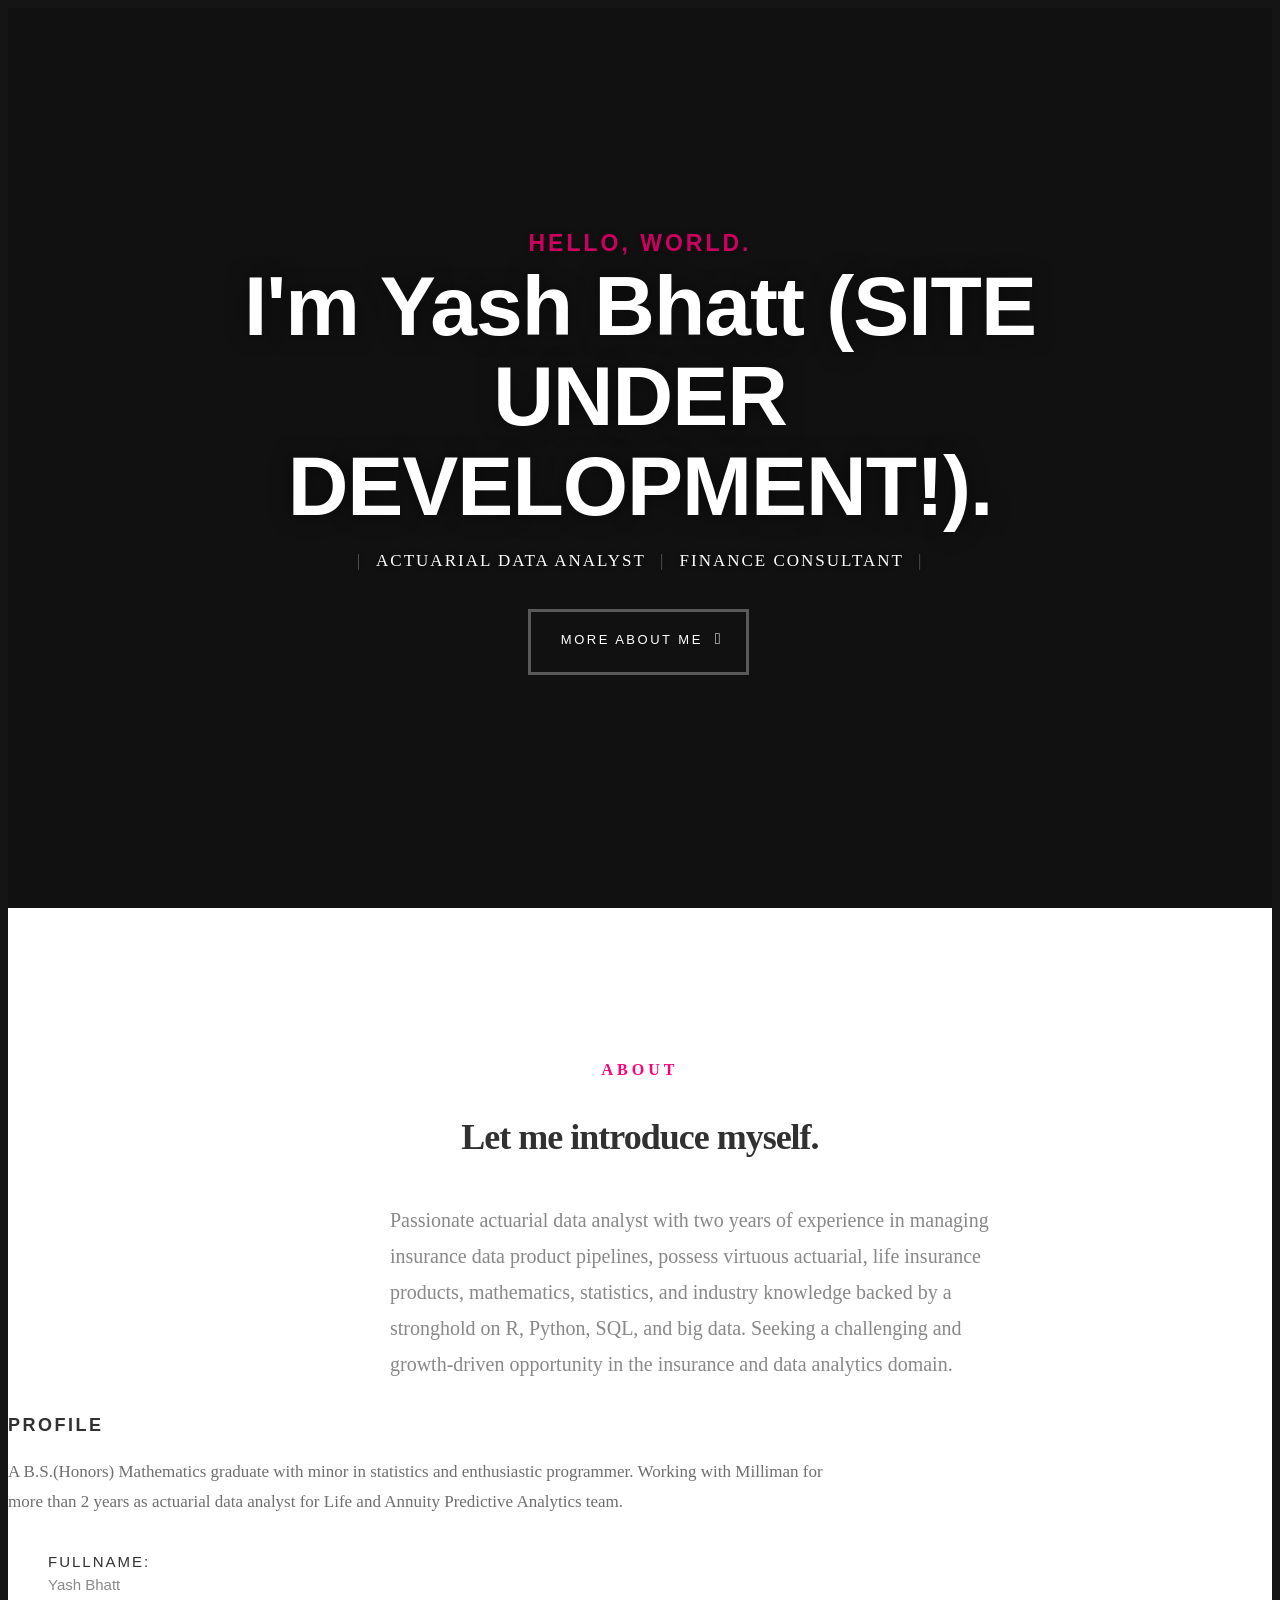
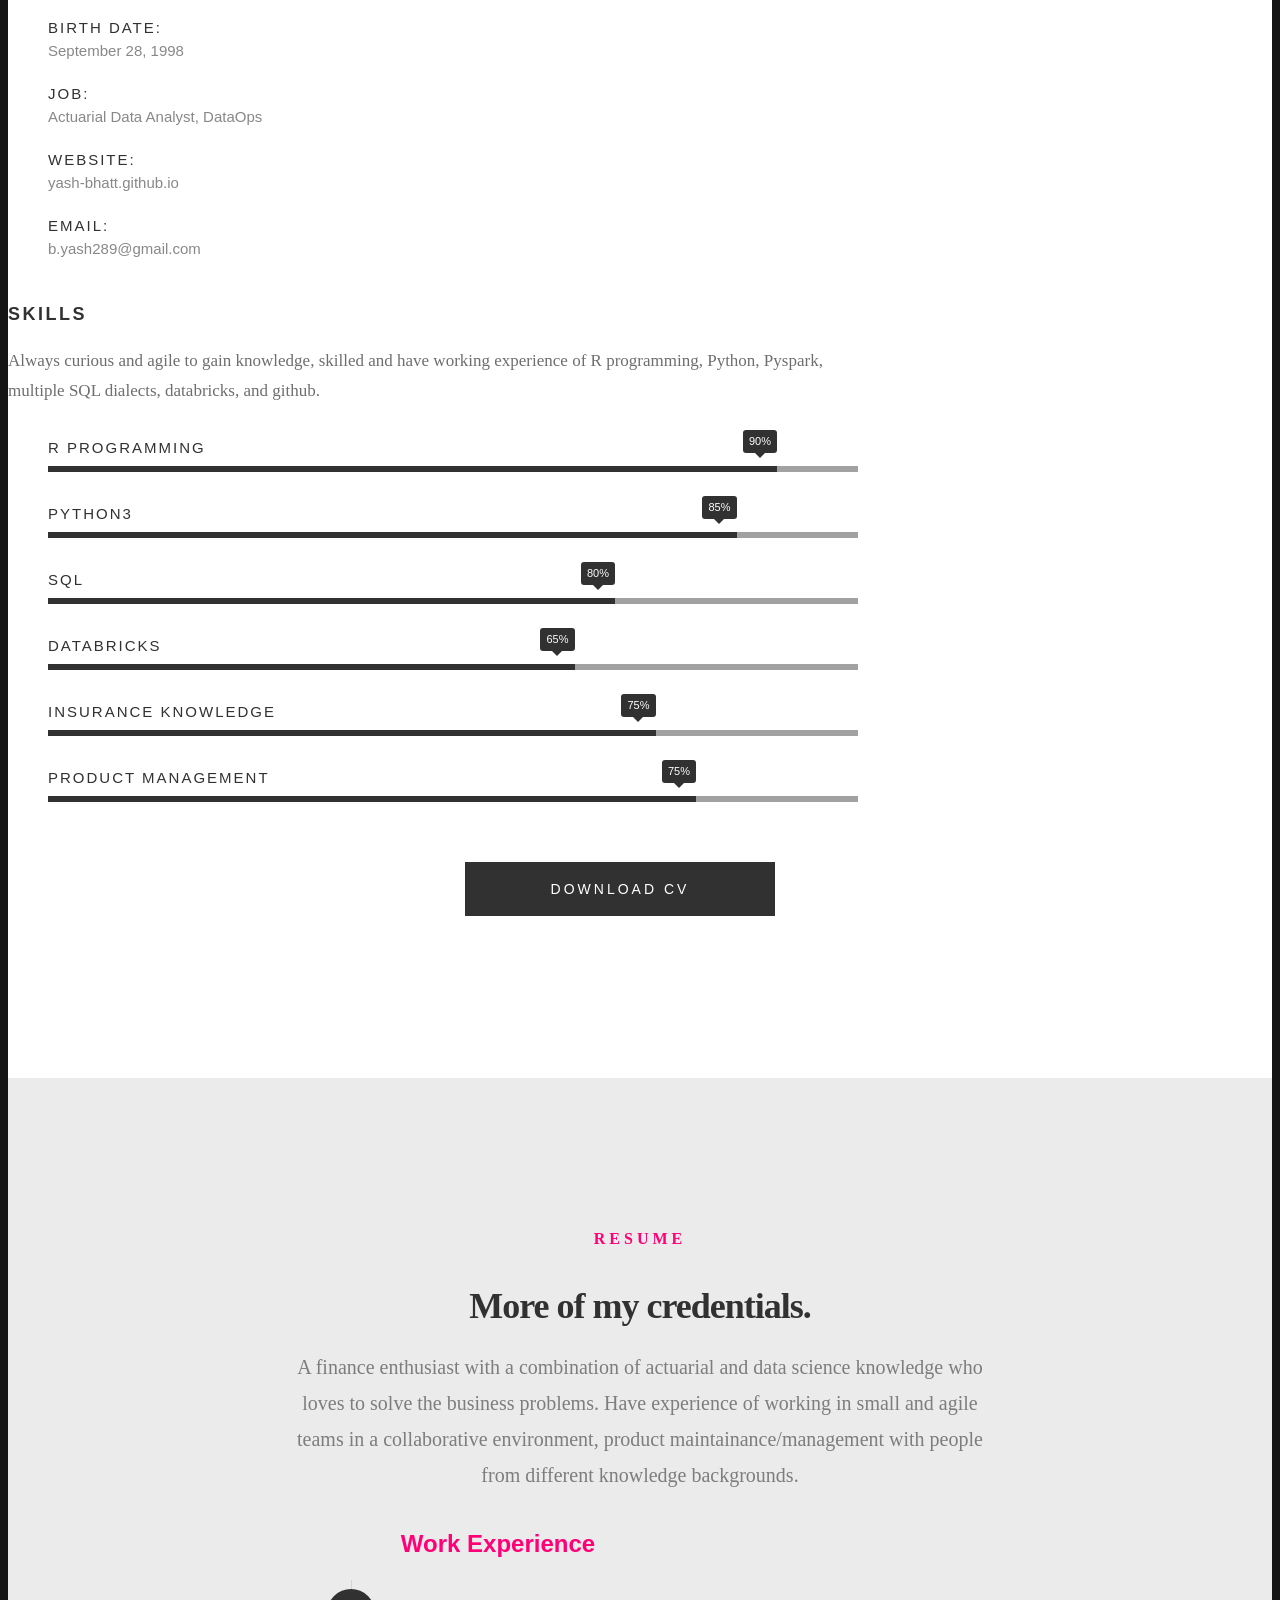
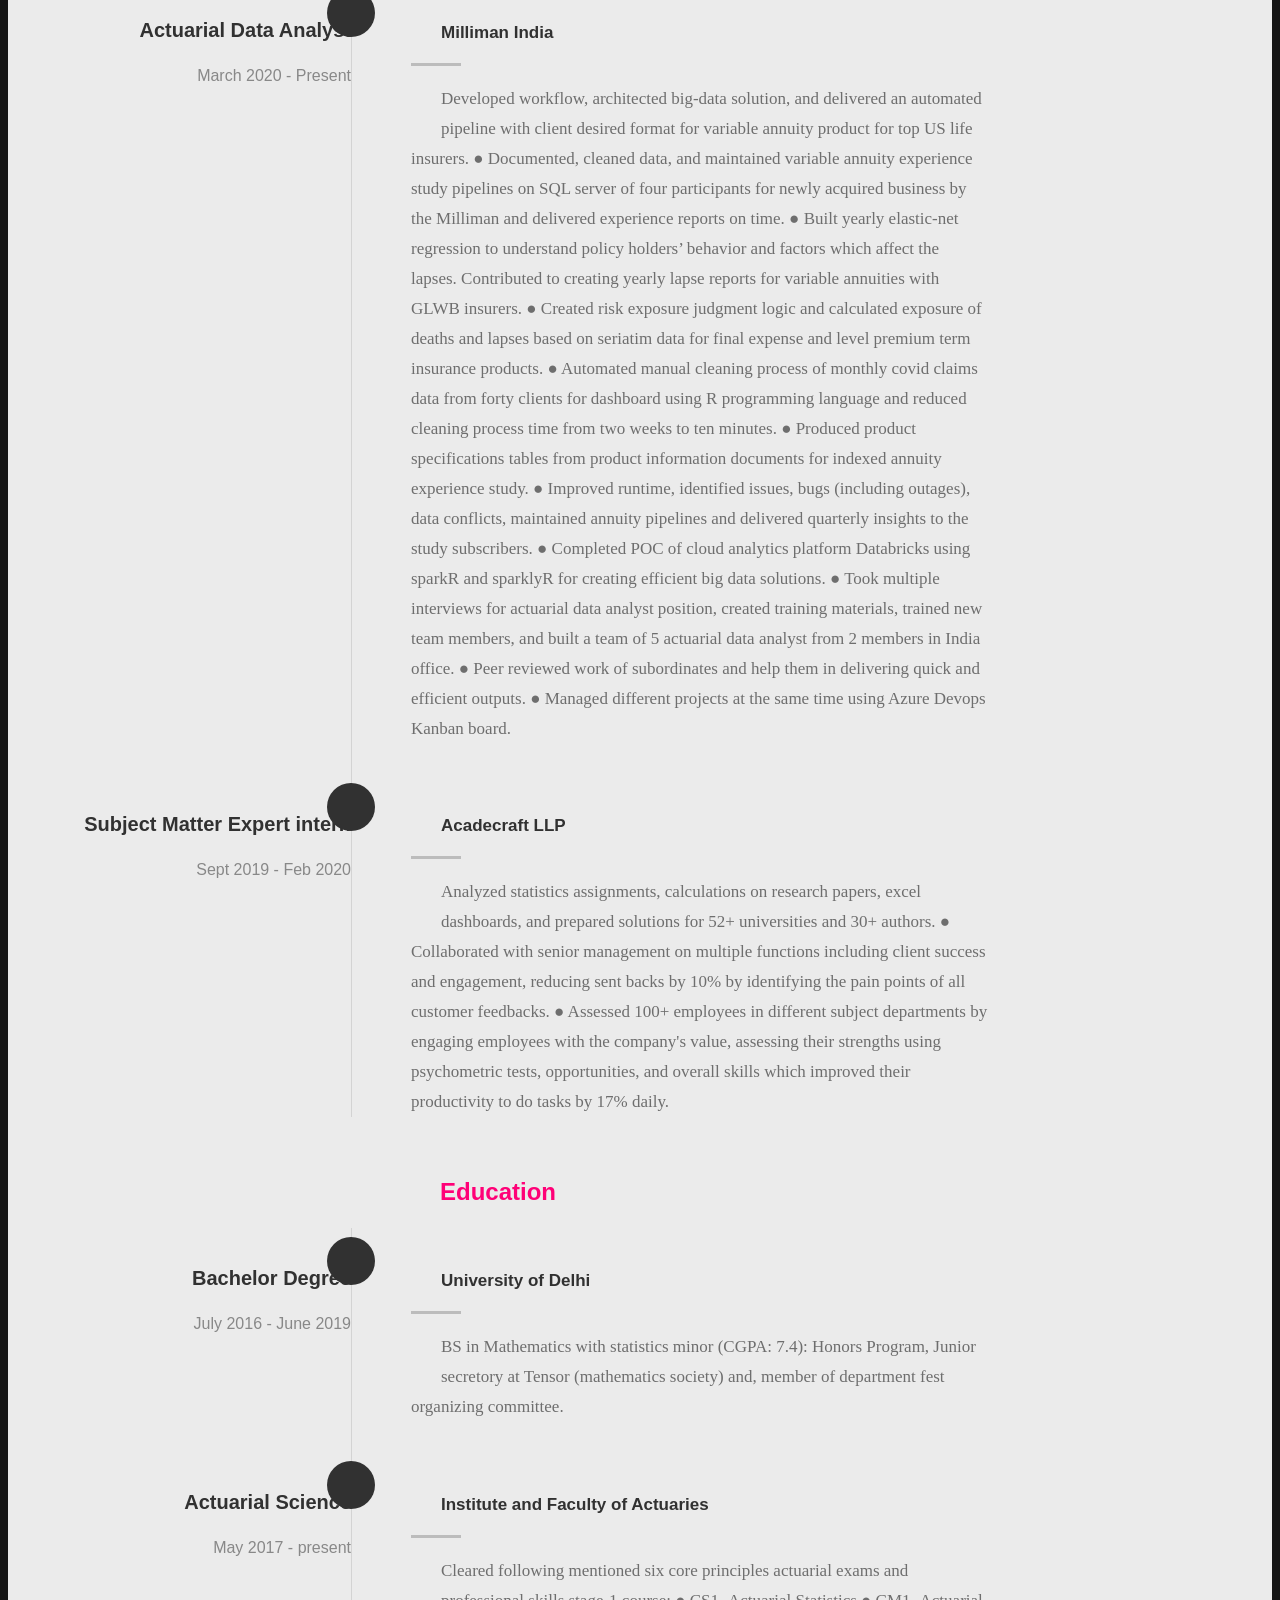
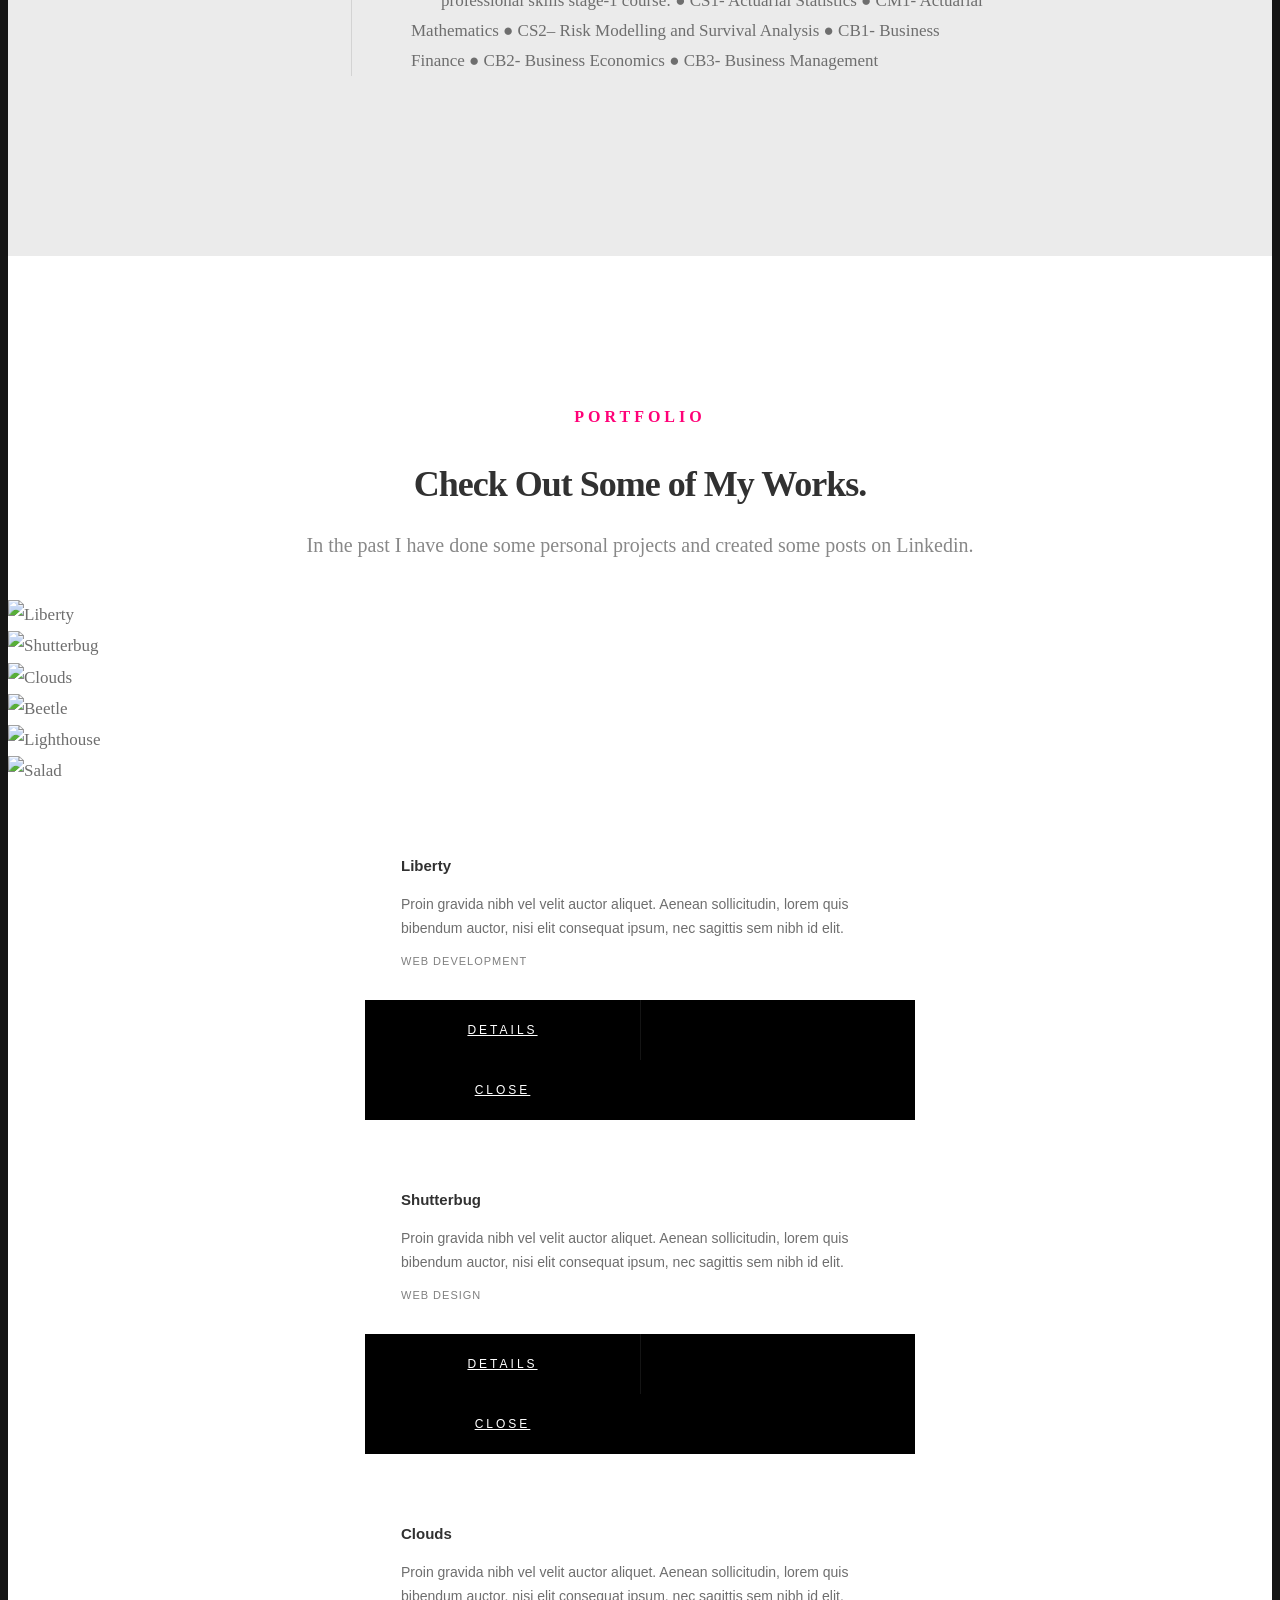
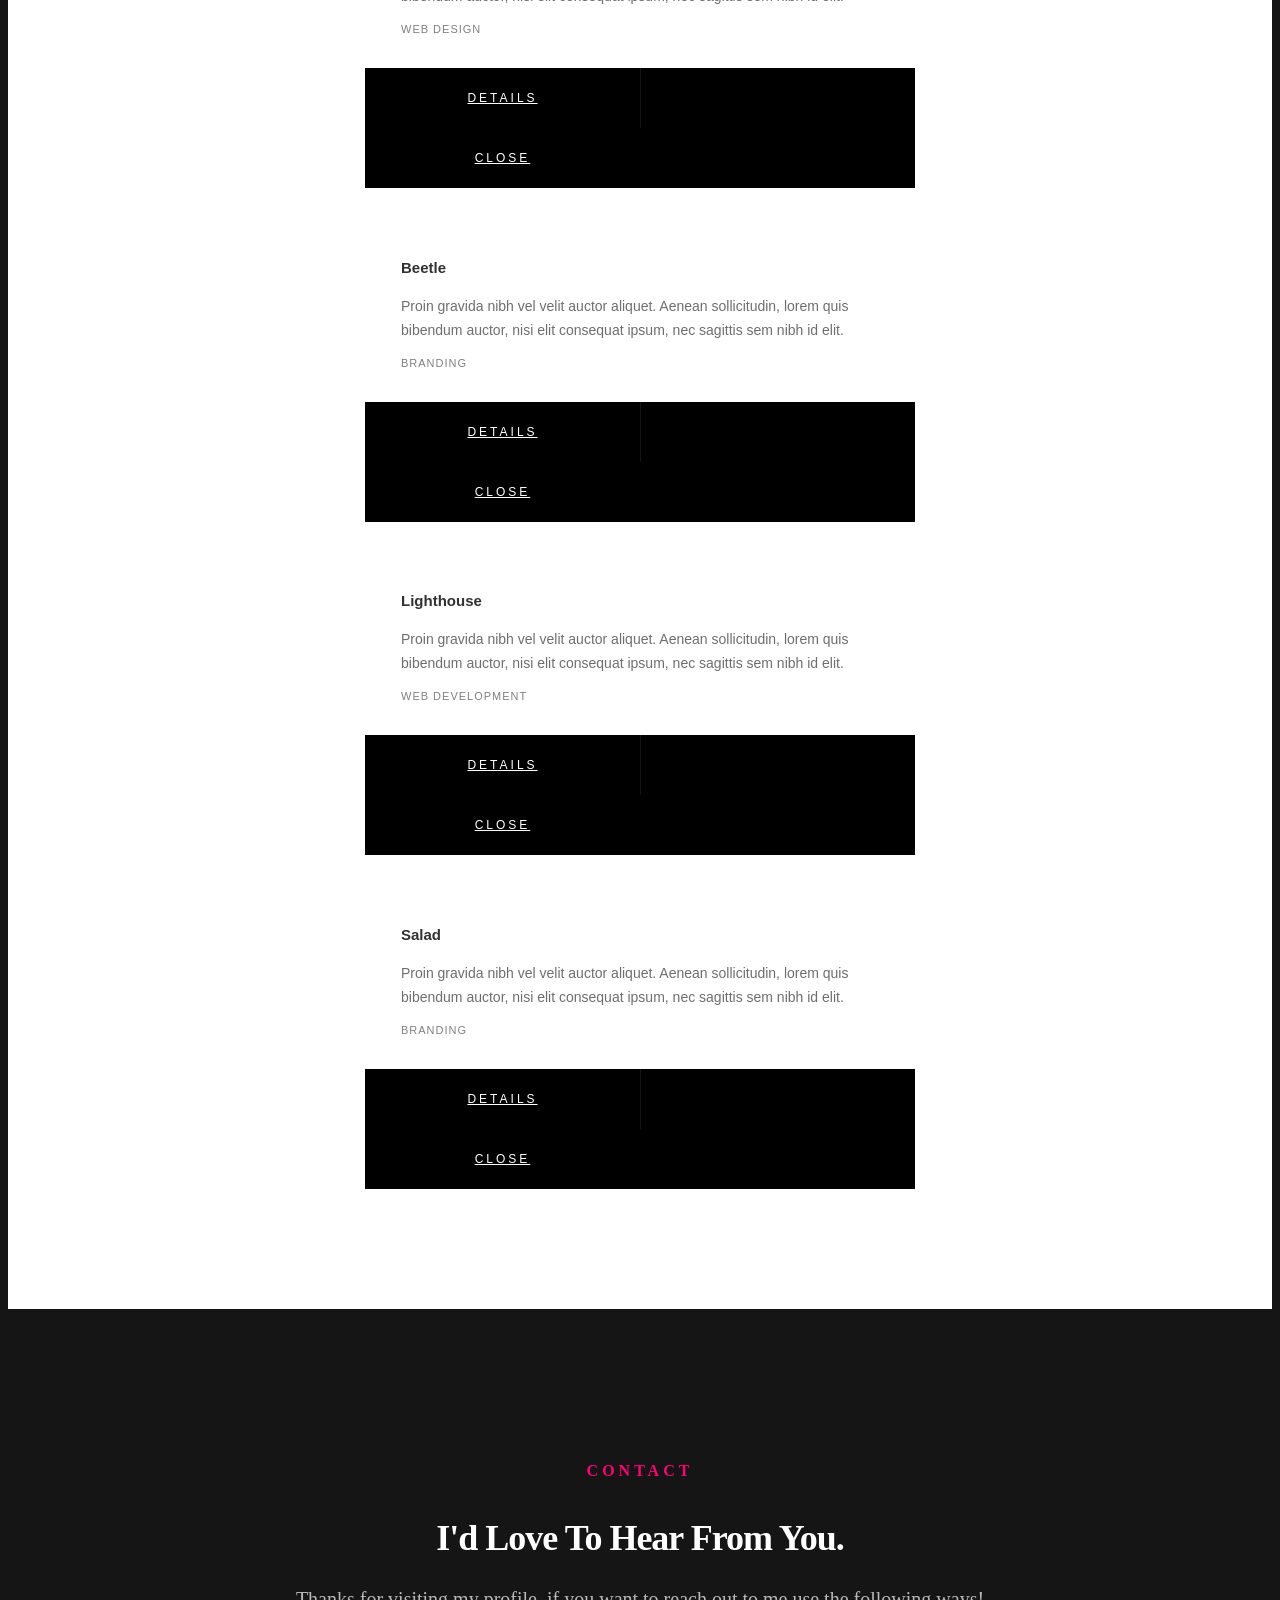
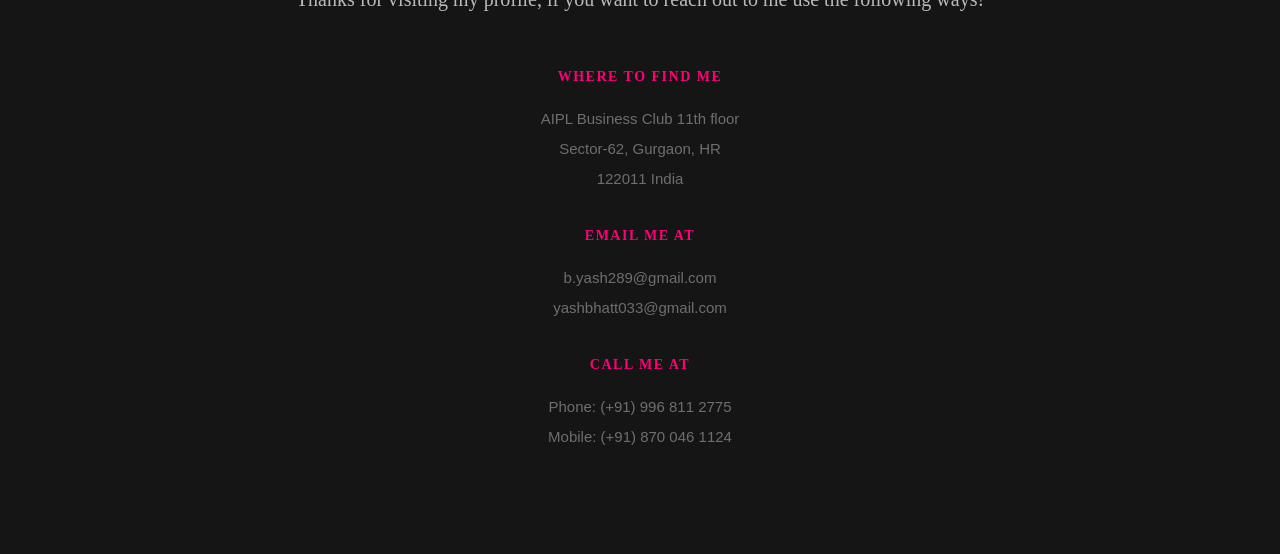
==== index.html @ d26ced7f "Changed descriptions" ====
<!DOCTYPE html>
<!--[if IE 8 ]><html class="no-js oldie ie8" lang="en"> <![endif]-->
<!--[if IE 9 ]><html class="no-js oldie ie9" lang="en"> <![endif]-->
<!--[if (gte IE 9)|!(IE)]><!--><html class="no-js" lang="en"> <!--<![endif]-->
<head>

   <!--- basic page needs
   ================================================== -->
   <meta charset="utf-8">
	<title>Yash Bhatt</title>
	<meta name="description" content="">  
	<meta name="author" content="">

   <!-- mobile specific metas
   ================================================== -->
	<meta name="viewport" content="width=device-width, initial-scale=1, maximum-scale=1">

 	<!-- CSS
   ================================================== -->
   <link rel="stylesheet" href="css/base.css">  
   <link rel="stylesheet" href="css/main.css">
   <link rel="stylesheet" href="css/vendor.css">     

   <!-- script
   ================================================== -->   
	<script src="js/modernizr.js"></script>
	<script src="js/pace.min.js"></script>

   <!-- favicons
	================================================== -->
	<link rel="icon" type="image/png" href="favicon.png">

</head>

<body id="top">

	<!-- header 
   ================================================== -->
   <header>   	
   	<div class="row">

   		<div class="top-bar">
			   <!--
   			<a class="menu-toggle" href="#"><span>Menu</span></a>
			<h3 class="logo">Menu</h3>
			
	   		<div class="logo">
		         <a href="index.html">Yash</a>
		      </div>		      
			-->
		   	<nav id="main-nav-wrap">
					<ul class="main-navigation">
						<li class="current"><a class="smoothscroll"  href="#intro" title="">Home</a></li>
						<li><a class="smoothscroll"  href="#about" title="">About</a></li>
						<li><a class="smoothscroll"  href="#resume" title="">Resume</a></li>
						<li><a class="smoothscroll"  href="#portfolio" title="">Portfolio</a></li>
						<li><a class="smoothscroll"  href="#services" title="">Services</a></li>					
						<li><a class="smoothscroll"  href="#contact" title="">Contact</a></li>	
						<li><a href="styles.html" title="">Style Demo</a></li>				
					</ul>
				</nav>    		
   		</div> <!-- /top-bar --> 
   		
   	</div> <!-- /row --> 		
   </header> <!-- /header -->

	<!-- intro section
   ================================================== -->
   <section id="intro">   

   	<div class="intro-overlay"></div>	

   	<div class="intro-content">
   		<div class="row">

   			<div class="col-twelve">

	   			<h5>Hello, World.</h5>
	   			<h1>I'm Yash Bhatt (SITE UNDER DEVELOPMENT!).</h1>

	   			<p class="intro-position">
	   				<span>Actuarial Data Analyst</span>
	   				<span>Finance Consultant</span> 
	   			</p>

	   			<a class="button stroke smoothscroll" href="#about" title="">More About Me</a>

	   		</div>  
   			
   		</div>   		 		
   	</div> <!-- /intro-content --> 

   	<ul class="intro-social">
         <li><a href="https://github.com/yash-bhatt"><i class="fa fa-github"></i></a></li>
         <li><a href="https://www.linkedin.com/in/yashbhatt28/"><i class="fa fa-linkedin"></i></a></li>
         <li><a href="twitter.com"><i class="fa fa-twitter"></i></a></li>
      </ul> <!-- /intro-social -->      	

   </section> <!-- /intro -->


   <!-- about section
   ================================================== -->
   <section id="about">  

   	<div class="row section-intro">
   		<div class="col-twelve">

   			<h5>About</h5>
   			<h1>Let me introduce myself.</h1>

   			<div class="intro-info">

   				
				<p class="lead">Passionate actuarial data analyst with two years of experience in managing insurance data product pipelines, possess virtuous actuarial, life insurance products, mathematics, statistics, and industry knowledge backed by a stronghold on R, Python, SQL, and big data. Seeking a challenging and growth-driven opportunity in the insurance and data analytics domain.</p>
   			</div>   			

   		</div>   		
   	</div> <!-- /section-intro -->

   	<div class="row about-content">

   		<div class="col-six tab-full">

   			<h3>Profile</h3>
   			<p>A B.S.(Honors) Mathematics graduate with minor in statistics and enthusiastic programmer. Working with Milliman for more than 2 years as actuarial data analyst for Life and Annuity Predictive Analytics team. </p>

   			<ul class="info-list">
   				<li>
   					<strong>Fullname:</strong>
   					<span>Yash Bhatt</span>
   				</li>
   				<li>
   					<strong>Birth Date:</strong>
   					<span>September 28, 1998</span>
   				</li>
   				<li>
   					<strong>Job:</strong>
   					<span>Actuarial Data Analyst, DataOps</span>
   				</li>
   				<li>
   					<strong>Website:</strong>
   					<span>yash-bhatt.github.io</span>
   				</li>
   				<li>
   					<strong>Email:</strong>
   					<span>b.yash289@gmail.com</span>
   				</li>

   			</ul> <!-- /info-list -->

   		</div>

   		<div class="col-six tab-full">

   			<h3>Skills</h3>
   			<p>Always curious and agile to gain knowledge, skilled and have working experience of R programming, Python, Pyspark, multiple SQL dialects, databricks, and github.</p>

				<ul class="skill-bars">
				   <li>
				   	<div class="progress percent90"><span>90%</span></div>
				   	<strong>R programming</strong>
				   </li>
				   <li>
				   	<div class="progress percent85"><span>85%</span></div>
				   	<strong>Python3</strong>
				   </li>
				   <li>
				   	<div class="progress percent70"><span>80%</span></div>
				   	<strong>SQL</strong>
				   </li>
				   <li>
				   	<div class="progress percent65"><span>65%</span></div>
				   	<strong>Databricks</strong>
				   </li>
				   <li>
					<div class="progress percent75"><span>75%</span></div>
					<strong>Insurance Knowledge</strong>
				   </li>
				   <li>
				   	<div class="progress percent80"><span>75%</span></div>
				   	<strong>Product Management</strong>
				   </li>
      
				</ul> <!-- /skill-bars -->		

   		</div>

   	</div>

   	<div class="row button-section">
   		<div class="col-twelve">
   			
   			<a href="#" title="Download CV" class="button button-primary">Download CV</a>
   		</div>   		
   	</div>

   </section> <!-- /process-->    


   <!-- resume Section
   ================================================== -->
	<section id="resume" class="grey-section">

		<div class="row section-intro">
   		<div class="col-twelve">

   			<h5>Resume</h5>
   			<h1>More of my credentials.</h1>

   			<p class="lead">A finance enthusiast with a combination of actuarial and data science knowledge who loves to solve the business problems. Have experience of working in small and agile teams in a collaborative environment, product maintainance/management with people from different knowledge backgrounds.</p>

   		</div>   		
   	</div> <!-- /section-intro--> 

   	<div class="row resume-timeline">

   		<div class="col-twelve resume-header">

   			<h2>Work Experience</h2>

   		</div> <!-- /resume-header -->

   		<div class="col-twelve">

   			<div class="timeline-wrap">

   				<div class="timeline-block">

	   				<div class="timeline-ico">
	   					<i class="fa fa-briefcase"></i>
	   				</div>

	   				<div class="timeline-header">
	   					<h3>Actuarial Data Analyst</h3>
	   					<p>March 2020 - Present</p>
	   				</div>

	   				<div class="timeline-content">
	   					<h4>Milliman India</h4>
	   					<p>Developed workflow, architected big-data solution, and delivered an automated pipeline with client desired format for variable annuity product for top US life insurers.
							● Documented, cleaned data, and maintained variable annuity experience study pipelines on SQL server of four participants for newly acquired business by the Milliman and delivered experience reports on time.
							● Built yearly elastic-net regression to understand policy holders’ behavior and factors which affect the lapses. Contributed to creating yearly lapse reports for variable annuities with GLWB insurers.
							● Created risk exposure judgment logic and calculated exposure of deaths and lapses based on seriatim data for final expense and level premium term insurance products.
							● Automated manual cleaning process of monthly covid claims data from forty clients for dashboard using R programming language and reduced cleaning process time from two weeks to ten minutes.
							● Produced product specifications tables from product information documents for indexed annuity experience study.
							● Improved runtime, identified issues, bugs (including outages), data conflicts, maintained annuity pipelines and delivered quarterly insights to the study subscribers.
							● Completed POC of cloud analytics platform Databricks using sparkR and sparklyR for creating efficient big data solutions.
							● Took multiple interviews for actuarial data analyst position, created training materials, trained new team members, and built a team of 5 actuarial data analyst from 2 members in India office.
							● Peer reviewed work of subordinates and help them in delivering quick and efficient outputs.
							● Managed different projects at the same time using Azure Devops Kanban board.</p>
	   				</div>

	   			</div> <!-- /timeline-block -->

	   			<div class="timeline-block">

	   				<div class="timeline-ico">
	   					<i class="fa fa-briefcase"></i>
	   				</div>

	   				<div class="timeline-header">
	   					<h3>Subject Matter Expert intern</h3>
	   					<p>Sept 2019 - Feb 2020</p>
	   				</div>

	   				<div class="timeline-content">
	   					<h4>Acadecraft LLP</h4>
	   					<p>Analyzed statistics assignments, calculations on research papers, excel dashboards, and prepared solutions for 52+ universities and 30+ authors.
							● Collaborated with senior management on multiple functions including client success and engagement, reducing sent backs by 10% by identifying the pain points of all customer feedbacks.
							● Assessed 100+ employees in different subject departments by engaging employees with the company's value, assessing their strengths using psychometric tests, opportunities, and overall skills which improved their productivity to do tasks by 17% daily.</p>
	   				</div>

	   			</div> <!-- /timeline-block -->

   			</div> <!-- /timeline-wrap -->   			

   		</div> <!-- /col-twelve -->
   		
   	</div> <!-- /resume-timeline -->
   	
   	<div class="row resume-timeline">

   		<div class="col-twelve resume-header">

   			<h2>Education</h2>

   		</div> <!-- /resume-header -->

   		<div class="col-twelve">

   			<div class="timeline-wrap">

   				<div class="timeline-block">

	   				<div class="timeline-ico">
	   					<i class="fa fa-graduation-cap"></i>
	   				</div>

	   				<div class="timeline-header">
	   					<h3>Bachelor Degree</h3>
	   					<p>July 2016 - June 2019</p>
	   				</div>

	   				<div class="timeline-content">
	   					<h4>University of Delhi</h4>
	   					<p>BS in Mathematics with statistics minor (CGPA: 7.4): Honors Program, Junior secretory at Tensor (mathematics society) and, member of department fest organizing committee.</p>
	   				</div>

	   			</div> <!-- /timeline-block -->

	   			<div class="timeline-block">

	   				<div class="timeline-ico">
	   					<i class="fa fa-graduation-cap"></i>
	   				</div>

	   				<div class="timeline-header">
	   					<h3>Actuarial Science</h3>
	   					<p>May 2017 - present</p>
	   				</div>

	   				<div class="timeline-content">
	   					<h4>Institute and Faculty of Actuaries</h4>
	   					<p>Cleared following mentioned six core principles actuarial exams and professional skills stage-1 course:
							● CS1- Actuarial Statistics
							● CM1- Actuarial Mathematics
							● CS2– Risk Modelling and Survival Analysis
							● CB1- Business Finance
							● CB2- Business Economics
							● CB3- Business Management
						</p>
	   				</div>

	   			</div> <!-- /timeline-block -->

   			</div> <!-- /timeline-wrap -->   			

   		</div> <!-- /col-twelve -->
   		
   	</div> <!-- /resume-timeline -->
		
	</section> <!-- /features -->


	<!-- Portfolio Section
   ================================================== -->
	<section id="portfolio">

		<div class="row section-intro">
   		<div class="col-twelve">

   			<h5>Portfolio</h5>
   			<h1>Check Out Some of My Works.</h1>

   			<p class="lead">In the past I have done some personal projects and created some posts on Linkedin.</p>

   		</div>   		
   	</div> <!-- /section-intro--> 

   	<div class="row portfolio-content">

   		<div class="col-twelve">

   			<!-- portfolio-wrapper -->
	         <div id="folio-wrapper" class="block-1-2 block-mob-full stack">

	         	<div class="bgrid folio-item">
	               <div class="item-wrap">
	               	<img src="images/portfolio/liberty.jpg" alt="Liberty">
	                  <a href="#modal-01" class="overlay">	                  	           
	                     <div class="folio-item-table">
	                     	<div class="folio-item-cell">
		     					       <h3 class="folio-title">Liberty</h3>	     					    
		     					    	 <span class="folio-types">
		     					       	  Graphic Design
		     					       </span>
		     					   </div>	                      	
	                     </div>                    
	                  </a>
	               </div>	               
	        		</div> <!-- /folio-item -->

	        		<div class="bgrid folio-item">
	               <div class="item-wrap">
	               	<img src="images/portfolio/shutterbug.jpg" alt="Shutterbug">
	               	<a href="#modal-02" class="overlay">              		                  
	                     <div class="folio-item-table">
	                     	<div class="folio-item-cell">
	                     		<h3 class="folio-title">Shutterbug</h3>	     					    
		     					    	<span class="folio-types">
		     					       	  Web Design
		     					      </span>		     		
		     					   </div> 	                      	
	                     </div>                    
	                  </a>
	               </div>
	        		</div> <!-- /folio-item -->

	            <div class="bgrid folio-item">
	               <div class="item-wrap">
	               	<img src="images/portfolio/clouds.jpg"alt="Clouds">
	                  <a href="#modal-03" class="overlay">             		                  
	                     <div class="folio-item-table">
	                     	<div class="folio-item-cell">
	                     		<h3 class="folio-title">Clouds</h3>	     					    
		     					    	<span class="folio-types">
		     					       	  Web Design
		     					      </span>		     		
		     					   </div> 	                      	
	                     </div>                    
	                  </a>
	               </div>
	        		</div> <!-- /folio-item -->

	            <div class="bgrid folio-item">
	               <div class="item-wrap">
	               	<img src="images/portfolio/beetle.jpg" alt="Beetle">
	                  <a href="#modal-04" class="overlay">                  	                 
	                     <div class="folio-item-table">
	                     	<div class="folio-item-cell">
	                     		<h3 class="folio-title">Beetle</h3>	     					    
		     					    	<span class="folio-types">
		     					       	  Branding
		     					      </span>		     		
		     					   </div>  	                      	
	                     </div>                    
	                  </a>
	               </div>
	        		</div> <!-- /folio-item -->     

	        		<div class="bgrid folio-item">
	               <div class="item-wrap">
	               	<img src="images/portfolio/lighthouse.jpg" alt="Lighthouse">
	                  <a href="#modal-05" class="overlay">             		                  
	                     <div class="folio-item-table">
	                     	<div class="folio-item-cell">
	                     		<h3 class="folio-title">Lighthouse</h3>	     					    
		     					    	<span class="folio-types">
		     					       	  Web Development
		     					      </span>		     		
		     					   </div> 	                      	
	                     </div>                    
	                  </a>
	               </div>
	        		</div> <!-- /folio-item -->

	            <div class="bgrid folio-item">
	               <div class="item-wrap">
	               	<img src="images/portfolio/salad.jpg" alt="Salad">
	                  <a href="#modal-06" class="overlay">
	                     <div class="folio-item-table">
	                     	<div class="folio-item-cell">
	                     		<h3 class="folio-title">Salad</h3>	     					    
		     					    	<span class="folio-types">
		     					       	  Branding
		     					      </span>		     		
		     					   </div>	                      	
	                     </div>                    
	                  </a>
	               </div>
	        		</div> <!-- /folio-item -->   

	            <!-- modal popups - begin
	            ============================================================= -->
	            <div id="modal-01" class="popup-modal slider mfp-hide">	

				     	<div class="media">
				     		<img src="images/portfolio/modals/m-liberty.jpg" alt="" />
				     	</div>      	

					   <div class="description-box">
					      <h4>Liberty</h4>		      
					      <p>Proin gravida nibh vel velit auctor aliquet. Aenean sollicitudin, lorem quis bibendum auctor, nisi elit consequat ipsum, nec sagittis sem nibh id elit.</p>

					      <div class="categories">Web Development</div>			               
					   </div>

			         <div class="link-box">
			            <a href="http://www.behance.net">Details</a>
					      <a href="#" class="popup-modal-dismiss">Close</a>
			         </div>		      

				   </div> <!-- /modal-01 -->

				   <div id="modal-02" class="popup-modal slider mfp-hide">	

				     	<div class="media">
				     		<img src="images/portfolio/modals/m-shutterbug.jpg" alt="" />
				     	</div>      	

					   <div class="description-box">
					      <h4>Shutterbug</h4>		      
					      <p>Proin gravida nibh vel velit auctor aliquet. Aenean sollicitudin, lorem quis bibendum auctor, nisi elit consequat ipsum, nec sagittis sem nibh id elit.</p>

					      <div class="categories">Web Design</div>			               
					   </div>

			         <div class="link-box">
			            <a href="http://www.behance.net">Details</a>
					      <a href="#" class="popup-modal-dismiss">Close</a>
			         </div>		      

				   </div> <!-- /modal-02 -->

				   <div id="modal-03" class="popup-modal slider mfp-hide">	

				     	<div class="media">
				     		<img src="images/portfolio/modals/m-clouds.jpg" alt="" />
				     	</div>      	

					   <div class="description-box">
					      <h4>Clouds</h4>		      
					      <p>Proin gravida nibh vel velit auctor aliquet. Aenean sollicitudin, lorem quis bibendum auctor, nisi elit consequat ipsum, nec sagittis sem nibh id elit.</p>

					      <div class="categories">Web Design</div>			               
					   </div>

			         <div class="link-box">
			            <a href="http://www.behance.net">Details</a>
					      <a href="#" class="popup-modal-dismiss">Close</a>
			         </div>		      

				   </div> <!-- /modal-03 -->

				   <div id="modal-04" class="popup-modal slider mfp-hide">	

				     	<div class="media">
				     		<img src="images/portfolio/modals/m-beetle.jpg" alt="" />
				     	</div>      	

					   <div class="description-box">
					      <h4>Beetle</h4>		      
					      <p>Proin gravida nibh vel velit auctor aliquet. Aenean sollicitudin, lorem quis bibendum auctor, nisi elit consequat ipsum, nec sagittis sem nibh id elit.</p>

					      <div class="categories">Branding</div>			               
					   </div>

			         <div class="link-box">
			            <a href="http://www.behance.net">Details</a>
					      <a href="#" class="popup-modal-dismiss">Close</a>
			         </div>		      

				   </div> <!-- /modal-04 -->

				   <div id="modal-05" class="popup-modal slider mfp-hide">	

				     	<div class="media">
				     		<img src="images/portfolio/modals/m-lighthouse.jpg" alt="" />
				     	</div>      	

					   <div class="description-box">
					      <h4>Lighthouse</h4>		      
					      <p>Proin gravida nibh vel velit auctor aliquet. Aenean sollicitudin, lorem quis bibendum auctor, nisi elit consequat ipsum, nec sagittis sem nibh id elit.</p>

					      <div class="categories">Web Development</div>			               
					   </div>

			         <div class="link-box">
			            <a href="http://www.behance.net">Details</a>
					      <a href="#" class="popup-modal-dismiss">Close</a>
			         </div>		      

				   </div> <!-- /modal-05 -->

				   <div id="modal-06" class="popup-modal slider mfp-hide">	

				     	<div class="media">
				     		<img src="images/portfolio/modals/m-salad.jpg" alt="" />
				     	</div>      	

					   <div class="description-box">
					      <h4>Salad</h4>		      
					      <p>Proin gravida nibh vel velit auctor aliquet. Aenean sollicitudin, lorem quis bibendum auctor, nisi elit consequat ipsum, nec sagittis sem nibh id elit.</p>

					      <div class="categories">Branding</div>			               
					   </div>

			         <div class="link-box">
			            <a href="http://www.behance.net">Details</a>
					      <a href="#" class="popup-modal-dismiss">Close</a>
			         </div>		      

				   </div> <!-- /modal-06 -->


				   <!-- modal popups - end
	            ============================================================= -->

	         </div> <!-- /portfolio-wrapper --> 

   		</div>  <!-- /twelve -->   

   	</div> <!-- /portfolio-content --> 
		
	</section> <!-- /portfolio --> 


   <!-- contact
   ================================================== -->
	<section id="contact">

		<div class="row section-intro">
   		<div class="col-twelve">

   			<h5>Contact</h5>
   			<h1>I'd Love To Hear From You.</h1>

   			<p class="lead">Thanks for visiting my profile, if you want to reach out to me use the following ways!</p>

   		</div> 
   	</div> <!-- /section-intro -->

   	

   	<div class="row contact-info">

   		<div class="col-four tab-full">

   			<div class="icon">
   				<i class="icon-pin"></i>
   			</div>

   			<h5>Where to find me</h5>

   			<p>
            AIPL Business Club 11th floor<br>
            Sector-62, Gurgaon, HR<br>
            122011 India
            </p>

   		</div>

   		<div class="col-four tab-full collapse">

   			<div class="icon">
   				<i class="icon-mail"></i>
   			</div>

   			<h5>Email Me At</h5>

   			<p>b.yash289@gmail.com<br>
			   	yashbhatt033@gmail.com			     
			   </p>

   		</div>

   		<div class="col-four tab-full">

   			<div class="icon">
   				<i class="icon-phone"></i>
   			</div>

   			<h5>Call Me At</h5>

   			<p>Phone: (+91) 996 811 2775<br>
			   	Mobile: (+91) 870 046 1124
			   </p>

   		</div>
   		
   	</div> <!-- /contact-info -->
		
	</section> <!-- /contact -->


   <!-- footer
   ================================================== -->

   

   <div id="preloader"> 
    	<div id="loader"></div>
   </div> 

   <!-- Java Script
   ================================================== --> 
   <script src="js/jquery-2.1.3.min.js"></script>
   <script src="js/plugins.js"></script>
   <script src="js/main.js"></script>

</body>

</html>
---- css/main.css ----
/**
 * =================================================================== 
 *
 *  Kards v1.0 Main Stylesheet
 *  url: styleshout.com
 *  03-01-2016
 *  ------------------------------------------------------------------
 *  TOC:
 *  01. webfonts and iconfonts
 *  02. base style overrides
 *  03. typography & general theme styles
 *  04. preloader
 *  05. forms
 *  06. buttons 
 *  07. other components
 *  08. common styles
 *  09. header styles
 *  10. intro
 *  11. about
 *  12. resume
 *  13. portfolio
 *  14. call-to-action section
 *  15. services
 *  16. stats
 *  17. contact
 *  18. footer
 *
 * =================================================================== 
 */


/** 
 * ===================================================================
 * 01. webfonts and iconfonts - (_document-setup.scss)
 *
 * ------------------------------------------------------------------- 
 */
@import url("fonts.css");
@import url("font-awesome/css/font-awesome.min.css");
@import url("micons/micons.css");


/** 
 * ===================================================================
 * 02. base style overrides - (_document-setup.scss)
 *
 * ------------------------------------------------------------------- 
 */
html {
	font-size: 10px;
}

@media only screen and (max-width:1024px) {
	html {
		font-size: 9.411764705882353px;
	}
}
@media only screen and (max-width:768px) {
	html {
		font-size: 10px;
	}
}
@media only screen and (max-width:400px) {
	html {
		font-size: 9.411764705882353px;
	}
}

html, body {
	height: 100%;
}
body {
	background: #151515;
	font-family: "lora-regular", serif;
	font-size: 1.7rem;
	line-height: 3rem;
	color: #6e6e6e;
}

/**
 * links - (_document-setup.scss)
 * -------------------------------------------------------------------
 */
a, a:visited {
	color: #000000;
	-moz-transition: all 0.3s ease-in-out;
	-o-transition: all 0.3s ease-in-out;
	-webkit-transition: all 0.3s ease-in-out;
	-ms-transition: all 0.3s ease-in-out;
	transition: all 0.3s ease-in-out;
}
a:hover, a:focus, a:active {
	color: #FF0077;
	outline: 0;
}

/** 
 * ===================================================================
 * 03. typography & general theme styles - (_document-setup.scss)
 *
 * ------------------------------------------------------------------- 
 */
h1, h2, h3, h4, h5, h6, .h01, .h02, .h03, .h04, .h05, .h06 {
	font-family: "poppins-semibold", sans-serif;
	color: #313131;
	font-style: normal;
	text-rendering: optimizeLegibility;
	margin-bottom: 2.1rem;
}
h3, .h03, h4, .h04 {
	margin-bottom: 1.8rem;
}
h5, .h05, h6, .h06 {
	font-family: "poppins-bold";
	margin-bottom: 1.2rem;
}
h1, .h01 {
	font-size: 3.1rem;
	line-height: 1.355;
	letter-spacing: -.1rem;
}
@media only screen and (max-width:600px) {
	h1, .h01 {
		font-size: 2.6rem;
		letter-spacing: -.07rem;
	}
}
h2, .h02 {
	font-size: 2.4rem;
	line-height: 1.25;
}
h3, .h03 {
	font-size: 2rem;
	line-height: 1.5;
}
h4, .h04 {
	font-size: 1.7rem;
	line-height: 1.765;
}
h5, .h05 {
	font-size: 1.4rem;
	line-height: 1.714;
	text-transform: uppercase;
	letter-spacing: .15rem;
}
h6, .h06 {
	font-size: 1.3rem;
	line-height: 1.846;
	text-transform: uppercase;
	letter-spacing: .15rem;
}
p img {
	margin: 0;
}
p.lead {
	font-family: "lora-regular", serif;
	font-size: 2rem;
	line-height: 1.8;
	color: #888888;
}
@media only screen and (max-width:768px) {
	p.lead {
		font-size: 1.7rem;
	}
}
em, i, strong, b {
	font-size: 1.7rem;
	line-height: 3rem;
	font-style: normal;
	font-weight: normal;
}
em, i {
	font-family: "lora-italic", serif;
}
strong, b {
	font-family: "lora-bold", serif;
}
small {
	font-size: 1.2rem;
	line-height: inherit;
}
blockquote {
	margin: 3rem 0;
	padding-left: 4rem;
	position: relative;
}
blockquote:before {
	content: "\201C";
	font-size: 8rem;
	line-height: 0px;
	margin: 0;
	color: #313131;
	font-family: arial, sans-serif;
	position: absolute;
	top: 3rem;
	left: 0;
}
blockquote p {
	font-family: georgia, serif;
	font-style: italic;
	padding: 0;
	font-size: 1.9rem;
	line-height: 1.737;
}
blockquote cite {
	display: block;
	font-size: 1.3rem;
	font-style: normal;
	line-height: 1.616;
}
blockquote cite:before {
	content: "\2014 \0020";
}
blockquote cite a, blockquote cite a:visited {
	color: #888888;
	border: none;
}
abbr {
	font-family: "poppins-bold", serif;
	font-variant: small-caps;
	text-transform: lowercase;
	letter-spacing: .05rem;
	color: #888888;
}
var, kbd, samp, code, pre {
	font-family: Consolas, "Andale Mono", Courier, "Courier New", monospace;
}
pre {
	padding: 2.4rem 3rem 3rem;
	background: #F1F1F1;
}
code {
	font-size: 1.4rem;
	margin: 0 .2rem;
	padding: .3rem .6rem;
	white-space: nowrap;
	background: #F1F1F1;
	border: 1px solid #E1E1E1;
	border-radius: 3px;
}
pre > code {
	display: block;
	white-space: pre;
	line-height: 2;
	padding: 0;
	margin: 0;
}
pre.prettyprint > code {
	border: none;
}
del {
	text-decoration: line-through;
}
abbr[title], dfn[title] {
	border-bottom: 1px dotted;
	cursor: help;
}
mark {
	background: #FFF49B;
	color: #000;
}
hr {
	border: solid #d2d2d2;
	border-width: 1px 0 0;
	clear: both;
	margin: 2.4rem 0 1.5rem;
	height: 0;
}

/**
 * Lists - (_document-setup.scss)  
 * -------------------------------------------------------------------
 */
ol {
	list-style: decimal;
}
ul {
	list-style: disc;
}
li {
	display: list-item;
}
ol, ul {
	margin-left: 1.7rem;
}
ul li {
	padding-left: .4rem;
}
ul ul, ul ol, ol ol, ol ul {
	margin: .6rem 0 .6rem 1.7rem;
}
ul.disc li {
	display: list-item;
	list-style: none;
	padding: 0 0 0 .8rem;
	position: relative;
}
ul.disc li::before {
	content: "";
	display: inline-block;
	width: 8px;
	height: 8px;
	border-radius: 50%;
	background: #FF0077;
	position: absolute;
	left: -17px;
	top: 11px;
	vertical-align: middle;
}
dt {
	margin: 0;
	color: #FF0077;
}
dd {
	margin: 0 0 0 2rem;
}

/**
 * tables - (_document-setup.scss)  
 * -------------------------------------------------------------------
 */
table {
	border-width: 0;
	width: 100%;
	max-width: 100%;
	font-family: "lora-regular", sans-serif;
}
th, td {
	padding: 1.5rem 3rem;
	text-align: left;
	border-bottom: 1px solid #E8E8E8;
}
th {
	color: #313131;
	font-family: "poppins-bold", sans-serif;
}
td {
	line-height: 1.5;
}
th:first-child, td:first-child {
	padding-left: 0;
}
th:last-child, td:last-child {
	padding-right: 0;
}
.table-responsive {
	overflow-x: auto;
	-webkit-overflow-scrolling: touch;
}

/**
 * Spacing - (_document-setup.scss)  
 * -------------------------------------------------------------------
 */
button, .button {
	margin-bottom: 1.2;
}
fieldset {
	margin-bottom: 1.5rem;
}
input,
textarea,
select,
pre,
blockquote,
figure,
table,
p,
ul,
ol,
dl,
form,
.fluid-video-wrapper,
.ss-custom-select {
	margin-bottom: 3rem;
}

/**
 * floated image - (_document-setup.scss)  
 * -------------------------------------------------------------------
 */
img.pull-right {
	margin: .9rem 0 0 2.4rem;
}
img.pull-left {
	margin: .9rem 2.4rem 0 0;
}

/**
 * block grid paddings - (_document-setup.scss) 
 * -------------------------------------------------------------------
 */
.bgrid {
	padding: 0 20px;
}
@media only screen and (max-width:1024px) {
	.bgrid {
		padding: 0 18px;
	}
}
@media only screen and (max-width:768px) {
	.bgrid {
		padding: 0 15px;
	}
}
@media only screen and (max-width:600px) {
	.bgrid {
		padding: 0 10px;
	}
}
@media only screen and (max-width:400px) {
	.bgrid {
		padding: 0;
	}
}

/**
 * pace.js styles - minimal  - (_document-setup.scss)
 * -------------------------------------------------------------------
 */
.pace {
	-webkit-pointer-events: none;
	pointer-events: none;
	-webkit-user-select: none;
	-moz-user-select: none;
	user-select: none;
}
.pace-inactive {
	display: none;
}
.pace .pace-progress {
	background: #FF0077;
	position: fixed;
	z-index: 900;
	top: 0;
	right: 100%;
	width: 100%;
	height: 6px;
}

/** 
 * ===================================================================
 * 04. preloader - (_preloader-1.scss)
 *
 * ------------------------------------------------------------------- 
 */
#preloader {
	position: fixed;
	top: 0;
	left: 0;
	right: 0;
	bottom: 0;
	background: #151515;
	z-index: 800;
	height: 100%;
	width: 100%;
}
.no-js #preloader, .oldie #preloader {
	display: none;
}
#loader {
	position: absolute;
	left: 50%;
	top: 50%;
	width: 60px;
	height: 60px;
	margin: -30px 0 0 -30px;
	padding: 0;
}
#loader:before {
	content: "";
	border-top: 11px solid rgba(255, 255, 255, 0.1);
	border-right: 11px solid rgba(255, 255, 255, 0.1);
	border-bottom: 11px solid rgba(255, 255, 255, 0.1);
	border-left: 11px solid #FF0077;
	-webkit-animation: load 1.1s infinite linear;
	animation: load 1.1s infinite linear;
	display: block;
	border-radius: 50%;
	width: 60px;
	height: 60px;
}
@-webkit-keyframes load {
	0% {
		-webkit-transform: rotate(0deg);
		transform: rotate(0deg);
	}
	100% {
		-webkit-transform: rotate(360deg);
		transform: rotate(360deg);
	}
}
@keyframes load {
	0% {
		-webkit-transform: rotate(0deg);
		transform: rotate(0deg);
	}
	100% {
		-webkit-transform: rotate(360deg);
		transform: rotate(360deg);
	}
}

/** 
 * ===================================================================
 * 05. forms - (_forms.scss)
 *
 * ------------------------------------------------------------------- 
 */
fieldset {
	border: none;
}
input[type="email"],
input[type="number"],
input[type="search"],
input[type="text"],
input[type="tel"],
input[type="url"],
input[type="password"],
textarea,
select {
	display: block;
	height: 6rem;
	padding: 1.5rem 0;
	border: 0;
	outline: none;
	vertical-align: middle;
	color: #313131;
	font-family: "poppins-regular", sans-serif;
	font-size: 1.5rem;
	line-height: 3rem;
	max-width: 100%;
	background: transparent;
	border-bottom: 1px solid rgba(0, 0, 0, 0.3);
	-moz-transition: all 0.3s ease-in-out;
	-o-transition: all 0.3s ease-in-out;
	-webkit-transition: all 0.3s ease-in-out;
	-ms-transition: all 0.3s ease-in-out;
	transition: all 0.3s ease-in-out;
}
.ss-custom-select {
	position: relative;
	padding: 0;
}
.ss-custom-select select {
	-webkit-appearance: none;
	-moz-appearance: none;
	-ms-appearance: none;
	-o-appearance: none;
	appearance: none;
	text-indent: 0.01px;
	text-overflow: '';
	margin: 0;
	line-height: 3rem;
	vertical-align: middle;
}
.ss-custom-select select option {
	padding-left: 2rem;
	padding-right: 2rem;
}
.ss-custom-select select::-ms-expand {
	display: none;
}
.ss-custom-select::after {
	content: '\f0d7';
	font-family: 'FontAwesome';
	position: absolute;
	top: 50%;
	right: 1.5rem;
	margin-top: -10px;
	bottom: auto;
	width: 20px;
	height: 20px;
	line-height: 20px;
	font-size: 18px;
	text-align: center;
	pointer-events: none;
	color: #252525;
}

/* IE9 and below */
.oldie .ss-custom-select::after {
	display: none;
}
textarea {
	min-height: 25rem;
}
input[type="email"]:focus,
input[type="number"]:focus,
input[type="search"]:focus,
input[type="text"]:focus,
input[type="tel"]:focus,
input[type="url"]:focus,
input[type="password"]:focus,
textarea:focus,
select:focus {
	color: #cc005f;
	border-bottom: 1px solid #FF0077;
}
label, legend {
	font-family: "poppins-bold", sans-serif;
	font-size: 1.4rem;
	margin-bottom: .6rem;
	color: #3b3b3b;
	display: block;
}
input[type="checkbox"], input[type="radio"] {
	display: inline;
}
label > .label-text {
	display: inline-block;
	margin-left: 1rem;
	font-family: "poppins-regular", sans-serif;
	line-height: inherit;
}
label > input[type="checkbox"], label > input[type="radio"] {
	margin: 0;
	position: relative;
	top: .15rem;
}

/**
 * Style Placeholder Text  
 * -
 */
::-webkit-input-placeholder {
	color: #a1a1a1;
}
:-moz-placeholder {
	color: #a1a1a1;  /* Firefox 18- */
}
::-moz-placeholder {
	color: #a1a1a1;  /* Firefox 19+ */
}
:-ms-input-placeholder {
	color: #a1a1a1;
}
.placeholder {
	color: #a1a1a1 !important;
}

/** 
 * ===================================================================
 * 06. buttons - (_button-essentials.scss)
 *
 * ------------------------------------------------------------------- 
 */
.button,
a.button,
button,
input[type="submit"],
input[type="reset"],
input[type="button"] {
	display: inline-block;
	font-family: "poppins-bold", sans-serif;
	font-size: 1.4rem;
	text-transform: uppercase;
	letter-spacing: .3rem;
	height: 5.4rem;
	line-height: 5.4rem;
	padding: 0 3rem;
	margin: 0 .3rem 1.2rem 0;
	background: #d8d8d8;
	color: #313131;
	text-decoration: none;
	cursor: pointer;
	text-align: center;
	white-space: nowrap;
	border: none;
	-moz-transition: all 0.3s ease-in-out;
	-o-transition: all 0.3s ease-in-out;
	-webkit-transition: all 0.3s ease-in-out;
	-ms-transition: all 0.3s ease-in-out;
	transition: all 0.3s ease-in-out;
}
.button:hover,
a.button:hover,
button:hover,
input[type="submit"]:hover,
input[type="reset"]:hover,
input[type="button"]:hover,
.button:focus,
button:focus,
input[type="submit"]:focus,
input[type="reset"]:focus,
input[type="button"]:focus {
	background: #bebebe;
	color: #000000;
	outline: 0;
}
.button.button-primary,
a.button.button-primary,
button.button-primary,
input[type="submit"].button-primary,
input[type="reset"].button-primary,
input[type="button"].button-primary {
	background: #313131;
	color: #FFFFFF;
}
.button.button-primary:hover,
a.button.button-primary:hover,
button.button-primary:hover,
input[type="submit"].button-primary:hover,
input[type="reset"].button-primary:hover,
input[type="button"].button-primary:hover,
.button.button-primary:focus,
button.button-primary:focus,
input[type="submit"].button-primary:focus,
input[type="reset"].button-primary:focus,
input[type="button"].button-primary:focus {
	background: #1f1f1f;
}
button.full-width, .button.full-width {
	width: 100%;
	margin-right: 0;
}
button.medium, .button.medium {
	height: 5.7rem !important;
	line-height: 5.7rem !important;
	padding: 0 1.8rem !important;
}
button.large, .button.large {
	height: 6rem !important;
	line-height: 6rem !important;
	padding: 0rem 3rem !important;
}
button.stroke, .button.stroke {
	background: transparent !important;
	border: 3px solid #313131;
	line-height: 4.8rem;
}
button.stroke.medium, .button.stroke.medium {
	line-height: 5.1rem !important;
}
button.stroke.large, .button.stroke.large {
	line-height: 5.4rem !important;
}
button.stroke:hover, .button.stroke:hover {
	border: 3px solid #FF0077;
	color: #FF0077;
}
button::-moz-focus-inner, input::-moz-focus-inner {
	border: 0;
	padding: 0;
}


/** 
 * ===================================================================
 * 07. other components - (_others.scss)
 *
 * ------------------------------------------------------------------- 
 */

/**
 * alert box - (_alert-box.scss)
 * -------------------------------------------------------------------
 */
.alert-box {
	padding: 2.1rem 4rem 2.1rem 3rem;
	position: relative;
	margin-bottom: 3rem;
	border-radius: 3px;
	font-family: "poppins-regular", sans-serif;
	font-size: 1.5rem;
}
.alert-box .close {
	position: absolute;
	right: 1.8rem;
	top: 1.8rem;
	cursor: pointer;
}
.ss-error {
	background-color: #ffd1d2;
	color: #e65153;
}
.ss-success {
	background-color: #c8e675;
	color: #758c36;
}
.ss-info {
	background-color: #d7ecfb;
	color: #4a95cc;
}
.ss-notice {
	background-color: #fff099;
	color: #bba31b;
}

/**
 * additional typo styles - (_additional-typo.scss)
 * -------------------------------------------------------------------
 */

/**
 * drop cap 
 */
.drop-cap:first-letter {
	float: left;
	margin: 0;
	padding: 1.5rem .6rem 0 0;
	font-size: 8.4rem;
	font-family: "poppins-bold", sans-serif;
	line-height: 6rem;
	text-indent: 0;
	background: transparent;
	color: #313131;
}

/**
 * line definition style
 */
.lining dt, .lining dd {
	display: inline;
	margin: 0;
}
.lining dt + dt:before, .lining dd + dt:before {
	content: "\A";
	white-space: pre;
}
.lining dd + dd:before {
	content: ", ";
}
.lining dd + dd:before {
	content: ", ";
}
.lining dd:before {
	content: ": ";
	margin-left: -0.2em;
}

/**
 * dictionary definition style
 */
.dictionary-style dt {
	display: inline;
	counter-reset: definitions;
}
.dictionary-style dt + dt:before {
	content: ", ";
	margin-left: -0.2em;
}
.dictionary-style dd {
	display: block;
	counter-increment: definitions;
}
.dictionary-style dd:before {
	content: counter(definitions, decimal) ". ";
}

/** 
 * Pull Quotes
 * -----------
 * markup:
 *
 * <aside class="pull-quote">
 *		<blockquote>
 *			<p></p>
 *		</blockquote>
 *	</aside>
 *
 * --------------------------------------------------------------------- 
 */
.pull-quote {
	position: relative;
	padding: 2.1rem 3rem 2.1rem 0px;
}
.pull-quote:before, .pull-quote:after {
	height: 1em;
	position: absolute;
	font-size: 8rem;
	font-family: Arial, Sans-Serif;
	color: #333;
}
.pull-quote:before {
	content: "\201C";
	top: 33px;
	left: 0;
}
.pull-quote:after {
	content: '\201D';
	bottom: -33px;
	right: 0;
}
.pull-quote blockquote {
	margin: 0;
}
.pull-quote blockquote:before {
	content: none;
}

/** 
 * Stats Tab
 * ---------
 * markup:
 *
 * <ul class="stats-tabs">
 *		<li><a href="#">[value]<em>[name]</em></a></li>
 *	</ul>
 *
 * Extend this object into your markup.
 *
 * ---------------------------------------------------------------------
 */
.stats-tabs {
	padding: 0;
	margin: 3rem 0;
}
.stats-tabs li {
	display: inline-block;
	margin: 0 1.5rem 3rem 0;
	padding: 0 1.5rem 0 0;
	border-right: 1px solid #ccc;
}
.stats-tabs li:last-child {
	margin: 0;
	padding: 0;
	border: none;
}
.stats-tabs li a {
	display: inline-block;
	font-size: 2.5rem;
	font-family: "poppins-bold", sans-serif;
	border: none;
	color: #252525;
}
.stats-tabs li a:hover {
	color: #FF0077;
}
.stats-tabs li a em {
	display: block;
	margin: .6rem 0 0 0;
	font-size: 1.4rem;
	font-family: "poppins-regular", sans-serif;
	color: #888888;
}

/**
 * skillbars - (_skillbars.scss)
 * -------------------------------------------------------------------
 */
.skill-bars {
	list-style: none;
	margin: 6rem 0 3rem;
}
.skill-bars li {
	height: .6rem;
	background: #a1a1a1;
	width: 100%;
	margin-bottom: 6rem;
	padding: 0;
	position: relative;
}
.skill-bars li strong {
	position: absolute;
	left: 0;
	top: -3rem;
	font-family: "poppins-bold", sans-serif;
	color: #313131;
	text-transform: uppercase;
	letter-spacing: .2rem;
	font-size: 1.5rem;
	line-height: 2.4rem;
}
.skill-bars li .progress {
	background: #313131;
	position: relative;
	height: 100%;
}
.skill-bars li .progress span {
	position: absolute;
	right: 0;
	top: -3.6rem;
	display: block;
	font-family: "poppins-regular", sans-serif;
	color: white;
	font-size: 1.1rem;
	line-height: 1;
	background: #313131;
	padding: .6rem .6rem;
	border-radius: 3px;
}
.skill-bars li .progress span::after {
	position: absolute;
	left: 50%;
	bottom: -5px;
	margin-left: -5px;
	border-right: 5px solid transparent;
	border-left: 5px solid transparent;
	border-top: 5px solid #313131;
	content: "";
}

.skill-bars li .percent5   { width: 5%; }
.skill-bars li .percent10  { width: 10%; }
.skill-bars li .percent15  { width: 15%; }
.skill-bars li .percent20  { width: 20%; }
.skill-bars li .percent25  { width: 25%; }
.skill-bars li .percent30  { width: 30%; }
.skill-bars li .percent35  { width: 35%; }
.skill-bars li .percent40  { width: 40%; }
.skill-bars li .percent45  { width: 45%; }
.skill-bars li .percent50  { width: 50%; }
.skill-bars li .percent55  { width: 55%; }
.skill-bars li .percent60  { width: 60%; }
.skill-bars li .percent65  { width: 65%; }
.skill-bars li .percent70  { width: 70%; }
.skill-bars li .percent75  { width: 75%; }
.skill-bars li .percent80  { width: 80%; }
.skill-bars li .percent85  { width: 85%; }
.skill-bars li .percent90  { width: 90%; }
.skill-bars li .percent95  { width: 95%; }
.skill-bars li .percent100 { width: 100%; }


/** 
 * ===================================================================
 * 08. common styles (_layout.scss)
 *
 * ------------------------------------------------------------------- 
 */
.grey-section {
	background: #ebebeb;
}
.grey-section p.lead {
	color: #7d7d7d;
}
.section-intro {
	max-width: 700px;
	margin-left: auto;
	margin-right: auto;
	text-align: center;
	margin-bottom: 3.6rem;
	position: relative;
}
.section-intro h1 {
	font-family: "poppins-semibold", serif;
	font-size: 3.6rem;
	color: #313131;
	line-height: 1.25;
	margin-bottom: 1.2rem;
}
.section-intro h5 {
	color: #FF0077;
	font-size: 1.6rem;
	line-height: 1.875;
	margin-bottom: 0.3rem;
	letter-spacing: .4rem;
}

/**
 * responsive:
 * common styles
 * ------------------------------------------------------------------- 
 */
@media only screen and (max-width:768px) {
	.section-intro {
		max-width: 650px;
	}
	.section-intro h1 {
		font-size: 3rem;
	}
}
@media only screen and (max-width:600px) {
	.section-intro h1 {
		font-size: 2.6rem;
	}
	.section-intro h5 {
		font-size: 1.5rem;
		letter-spacing: .3rem;
	}
}
@media only screen and (max-width:400px) {
	.section-intro h1 {
		font-size: 2.4rem;
	}
}


/** 
 * ===================================================================
 * 09. header styles - (_layout.scss)
 *
 * ------------------------------------------------------------------- 
 */
header {
	position: fixed;
	width: 100%;
	min-height: 66px;
	z-index: 600;
}
header .row {
	position: relative;
	min-height: 66px;
}
header .top-bar {
	display: block;
	
	min-width: 220px;
	min-height: 66px;
	position: absolute;
	left: 90px;
	top: 0;
}
header .logo {
	float: left;
	margin-left: 20px;
	margin-right: 50px;
	margin-top: 25px;
	position: relative;
}
header .logo a {
	display: block;
	margin: 0;
	padding: 0;
	border: none;
	font: 0/0 a;
	text-shadow: none;
	color: transparent;
	width: 92px;
	height: 15px;
	background: url("../images/logo.png") no-repeat center;
	background-size: 92px 15px;
}

/**
 * menu toggle - (_layout.css)
 * ------------------------------------------------------------------- 
 */
.menu-toggle {
	float: left;
	width: 40px;
	height: 40px;
	margin-left: 20px;
	margin-top: 13px;
	display: block;
	position: relative;
}
.menu-toggle span {
	display: block;
	background-color: #FF0077;
	width: 24px;
	height: 3px;
	margin-top: -1.5px;
	font: 0/0 a;
	text-shadow: none;
	color: transparent;
	position: absolute;
	right: 8px;
	top: 50%;
	bottom: auto;
	left: auto;
	-moz-transition: background 0.2s ease-in-out;
	-o-transition: background 0.2s ease-in-out;
	-webkit-transition: background 0.2s ease-in-out;
	-ms-transition: background 0.2s ease-in-out;
	transition: background 0.2s ease-in-out;
}
.menu-toggle span::before, .menu-toggle span::after {
	content: '';
	width: 100%;
	height: 100%;
	background-color: inherit;
	position: absolute;
	left: 0;
	-moz-transition-duration: 0.2s, 0.2s;
	-o-transition-duration: 0.2s, 0.2s;
	-webkit-transition-duration: 0.2s, 0.2s;
	-ms-transition-duration: 0.2s, 0.2s;
	transition-duration: 0.2s, 0.2s;
	-moz-transition-delay: 0.2s, 0s;
	-o-transition-delay: 0.2s, 0s;
	-webkit-transition-delay: 0.2s, 0s;
	-ms-transition-delay: 0.2s, 0s;
	transition-delay: 0.2s, 0s;
}
.menu-toggle span::before {
	top: -8px;
	-moz-transition-property: top, transform;
	-o-transition-property: top, transform;
	-webkit-transition-property: top, transform;
	-ms-transition-property: top, transform;
	transition-property: top, transform;
}
.menu-toggle span::after {
	bottom: -8px;
	-moz-transition-property: bottom, transform;
	-o-transition-property: bottom, transform;
	-webkit-transition-property: bottom, transform;
	-ms-transition-property: bottom, transform;
	transition-property: bottom, transform;
}

/* is clicked */
.menu-toggle.is-clicked span {
	background-color: rgba(255, 0, 119, 0);
}
.menu-toggle.is-clicked span::before, .menu-toggle.is-clicked span::after {
	background-color: #ff0077;
	-moz-transition-delay: 0s, 0.2s;
	-o-transition-delay: 0s, 0.2s;
	-webkit-transition-delay: 0s, 0.2s;
	-ms-transition-delay: 0s, 0.2s;
	transition-delay: 0s, 0.2s;
}
.menu-toggle.is-clicked span::before {
	top: 0;
	-webkit-transform: rotate(45deg);
	-ms-transform: rotate(45deg);
	transform: rotate(45deg);
}
.menu-toggle.is-clicked span::after {
	bottom: 0;
	-webkit-transform: rotate(-45deg);
	-ms-transform: rotate(-45deg);
	transform: rotate(-45deg);
}

/* navigation panel */
#main-nav-wrap {
	display: block;
	width: 100%;
	font-family: "poppins-medium", sans-serif;
	font-size: 1.5rem;
	position: absolute;
	top: 100%;
	left: 0;
}

/* dropdown nav */
.main-navigation {
	background: #000000;
	padding: 24px 30px 42px;
	margin: 0;
	width: 100%;
	height: auto;
	clear: both;
	display: none;
}
.main-navigation > li {
	display: block;
	height: auto;
	text-align: left;
	padding: 0;
}
.main-navigation li a {
	display: block;
	color: #FFFFFF;
	width: auto;
	padding: 15px 0;
	line-height: 16px;
	border: none;
}
.main-navigation li a:hover {
	color: #FF0077;
	padding-left: 1rem;
}
.main-navigation li.current > a {
	background: none;
	color: #FF0077;
}

/**
 * responsive:
 * header styles
 * --------------------------------------------------------------- 
 */
@media only screen and (max-width:1024px) {
	header .top-bar {
		left: 60px;
	}
}
@media only screen and (max-width:768px) {
	header .top-bar {
		left: 50px;
	}
}
@media only screen and (max-width:600px) {
	header .top-bar {
		left: 35px;
	}
}
@media only screen and (max-width:400px) {
	header .top-bar {
		left: 25px;
	}
}


/** 
 * ===================================================================
 * 10. intro - (_layout.scss) 
 *
 * ------------------------------------------------------------------- 
 */
#intro {
	background: #151515 url(../images/intro-bg.jpg) no-repeat center bottom;
	-webkit-background-size: cover;
	-moz-background-size: cover;
	background-size: cover;
	background-attachment: fixed;
	width: 100%;
	height: 100%;
	min-height: 720px;
	display: table;
	position: relative;
	text-align: center;
}
.intro-overlay {
	position: absolute;
	top: 0;
	left: 0;
	width: 100%;
	height: 100%;
	background: #111111;
	opacity: .85;
}

.intro-content {
	display: table-cell;
	vertical-align: middle;
	text-align: center;
	-webkit-transform: translateY(-2.1rem);
	-ms-transform: translateY(-2.1rem);
	transform: translateY(-2.1rem);
}
.intro-content h1 {
	color: #FFFFFF;
	font-family: "poppins-medium", sans-serif;
	font-size: 8.4rem;
	line-height: 1.071;
	max-width: 900px;
	margin-top: 0;
	margin-bottom: .6rem;
	margin-left: auto;
	margin-right: auto;
	text-shadow: 0 0 20px rgba(0, 0, 0, 0.5);
}
.intro-content h5 {
	color: #cc005f;
	font-family: "poppins-bold", sans-serif;
	font-size: 2.3rem;
	line-height: 1.565;
	margin-bottom: 0;
	text-transform: uppercase;
	letter-spacing: .3rem;
	text-shadow: 0 0 6px rgba(0, 0, 0, 0.2);
}
.intro-content .intro-position {
	font-family: "lora-regular", serif;
	font-size: 1.7rem;
	line-height: 2.4rem;
	text-transform: uppercase;
	letter-spacing: .2rem;
	color: #FFFFFF;
	text-shadow: 0 0 6px rgba(0, 0, 0, 0.2);
}
.intro-content .intro-position span {
	display: inline-block;
}
.intro-content .intro-position span::after {
	content: "|";
	text-align: center;
	display: inline-block;
	padding: 0 8px 0 14px;
	color: rgba(255, 255, 255, 0.3);
}
.intro-content .intro-position span:first-child::before {
	content: "|";
	text-align: center;
	display: inline-block;
	padding: 0 14px 0 8px;
	color: rgba(255, 255, 255, 0.3);
}
.intro-content .button {
	color: #FFFFFF !important;
	border-color: rgba(255, 255, 255, 0.3);
	height: 6rem !important;
	line-height: 5.4rem !important;
	padding: 0 3.5rem 0 3rem !important;
	margin-top: .6rem;
	font-size: 1.3rem;
	text-transform: uppercase;
	letter-spacing: .25rem;
}
.intro-content .button:hover, .intro-content .button:focus {
	border-color: #cc005f;
}
.intro-content .button::after {
	display: inline-block;
	content: "\f107";
	font-family: fontAwesome;
	font-size: 1.6rem;
	line-height: inherit;
	text-align: center;
	position: relative;
	left: 1.2rem;
}

.intro-social {
	display: block;
	position: absolute;
	width: 100%;
	left: 0;
	bottom: 7.2rem;
	font-size: 3.3rem;
	margin: 0;
	padding: 0;
}
.intro-social li {
	display: inline-block;
	margin: 0 20px;
	padding: 0;
}
.intro-social li a, .intro-social li a:visited {
	color: #FFFFFF;
}
.intro-social li a:hover, .intro-social li a:focus {
	color: #cc005f;
}

/**
 * responsive:
 * Intro
 * --------------------------------------------------------------- 
 */
@media only screen and (max-width:1024px) {
	.intro-content h1 {
		font-size: 7.6rem;
	}
	.intro-social {
		font-size: 3rem;
	}
	.intro-social li {
		margin: 0 15px;
	}
}
@media only screen and (max-width:768px) {
	#intro {
		min-height: 660px;
	}
	.intro-content h1 {
		font-size: 5.2rem;
	}
	.intro-content h5 {
		font-size: 1.8rem;
	}
	.intro-content .intro-position {
		font-size: 1.3rem;
	}
	.intro-social {
		font-size: 2.5rem;
	}
	.intro-social li {
		margin: 0 10px;
	}
}
@media only screen and (max-width:600px) {
	#intro {
		min-height: 600px;
	}
	.intro-content h1 {
		font-size: 4.6rem;
		margin-bottom: .6rem;
	}
	.intro-content h5 {
		font-size: 1.5rem;
		margin-bottom: .3rem;
		letter-spacing: .2rem;
	}
	.intro-content .intro-position {
		font-size: 1.2rem;
	}
	.intro-content .intro-position span {
		padding: 0 .6rem;
	}
	.intro-content .intro-position span::before, .intro-content .intro-position span::after {
		display: none !important;
	}
	.intro-social {
		font-size: 2.4rem;
	}
}


/** 
 * ===================================================================
 * 11. about - (_layout.scss)
 *
 * ------------------------------------------------------------------- 
 */
#about {
	background: #FFFFFF;
	padding-top: 12rem;
	padding-bottom: 15rem;
}
#about .section-intro {
	margin-bottom: 3rem;
}

.intro-info {
	margin-top: 4.2rem;
	margin-right: -30px;
	margin-left: -30px;
}
.intro-info img {
	height: 9rem;
	width: 9rem;
	border-radius: 50%;
	margin: .9rem 0 0 0;
	float: left;
}
.intro-info .lead {
	text-align: left;
	padding-left: 13rem;
}

.about-content {
	position: relative;
	text-align: left;
	max-width: 850px;
	margin-bottom: 3.6rem;
}
.about-content h3 {
	font-family: "poppins-bold", sans-serif;
	font-size: 1.8rem;
	text-transform: uppercase;
	letter-spacing: .25rem;
}
.about-content .info-list {
	list-style: none;
	margin-left: 0;
}
.about-content .info-list li {
	padding: 0 0 1.5rem 0;
	margin-bottom: .6rem;
}
.about-content .info-list li strong {
	font-family: "poppins-bold", sans-serif;
	color: #313131;
	text-transform: uppercase;
	letter-spacing: .2rem;
	font-size: 1.5rem;
	line-height: 3rem;
}
.about-content .info-list li span {
	display: block;
	font-family: "poppins-regular", sans-serif;
	color: #888888;
	font-size: 1.5rem;
	line-height: 1;
}
.about-content .skill-bars {
	margin-top: 6rem;
}

.button-section {
	text-align: center;
}
.button-section .button {
	width: 250px;
}
.button-section [class*="col-"] .button:first-child {
	margin-right: 4rem;
}

/**
 * responsive:
 * about
 * ------------------------------------------------------------------- 
 */
@media only screen and (max-width:1024px) {
	.intro-info {
		margin-right: 0;
		margin-left: 0;
	}
}
@media only screen and (max-width:768px) {
	.intro-info img {
		height: 7.8rem;
		width: 7.8rem;
	}
	.intro-info .lead {
		padding-left: 11rem;
	}
	.about-content h3 {
		text-align: center;
	}
	.about-content .info-list, .about-content .skill-bars {
		margin-bottom: 4.2rem;
	}
	.button-section .button {
		width: 100%;
		margin-bottom: 3rem;
	}
	.button-section [class*="col-"] .button:first-child {
		margin-right: 0;
	}
}
@media only screen and (max-width:600px) {
	.intro-info {
		text-align: center;
		margin-top: 3rem;
	}
	.intro-info img {
		height: 6.6rem;
		width: 6.6rem;
		float: none;
		display: inline-block;
	}
	.intro-info .lead {
		padding-left: 0;
		text-align: center;
	}
}

/** 
 * ===================================================================
 * 12. resume - (_layout.scss)
 *
 * ------------------------------------------------------------------- 
 */
#resume {
	padding-top: 12rem;
	padding-bottom: 12rem;
}

#resume .resume-header {
	text-align: center;
}
#resume .resume-header h2 {
	color: #FF0077;
}

#resume .resume-timeline {
	max-width: 980px;
}
#resume .timeline-wrap {
	position: relative;
	margin-top: 1.5rem;
	margin-bottom: 6rem;
}
#resume .timeline-wrap::before {
	content: "";
	display: block;
	width: 1px;
	height: 100%;
	background: rgba(0, 0, 0, 0.1);
	position: absolute;
	left: 35%;
	top: 0;
}
#resume .timeline-block {
	position: relative;
	padding-top: 1.5rem;
}
#resume .timeline-ico {
	height: 4.8rem;
	width: 4.8rem;
	line-height: 4.8rem;
	background: #313131;
	border-radius: 50%;
	text-align: center;
	color: #FFFFFF;
	position: absolute;
	left: 35%;
	top: .9rem;
	margin-left: -2.4rem;
}
#resume .timeline-ico i {
	position: relative;
	left: .05rem;
	top: .2rem;
}

#resume .timeline-header {
	float: left;
	width: 35%;
	padding-right: 90px;
	text-align: right;
}
#resume .timeline-header h3 {
	margin-bottom: 0;
}
#resume .timeline-header p {
	font-family: "poppins-regular", sans-serif;
	font-size: 1.6rem;
	color: #888888;
}
#resume .timeline-content {
	margin-left: 35%;
	padding-left: 60px;
}
#resume .timeline-content h4 {
	position: relative;
	padding-bottom: 1.8rem;
}
#resume .timeline-content h4::after {
	content: "";
	display: block;
	height: 3px;
	width: 50px;
	background: rgba(0, 0, 0, 0.2);
	position: absolute;
	left: 0;
	bottom: 0;
}

/**
 * responsive:
 * resume
 * ------------------------------------------------------------------- 
 */
@media only screen and (max-width:1024px) {
	#resume .timeline-header {
		padding-right: 50px;
	}
	#resume .timeline-header h3 {
		font-size: 1.8rem;
	}
	#resume .timeline-header p {
		font-size: 1.4rem;
	}
	#resume .timeline-content {
		padding-left: 50px;
	}
}
@media only screen and (max-width:768px) {
	#resume .timeline-wrap::before {
		left: 2.4rem;
	}
	#resume .timeline-ico {
		left: 2.4rem;
	}
	#resume .timeline-header {
		float: none;
		width: auto;
		padding-right: 15px;
		text-align: left;
	}
	#resume .timeline-header h3 {
		font-size: 2rem;
	}
	#resume .timeline-header p {
		font-size: 1.5rem;
		margin-bottom: 1.5rem;
	}
	#resume .timeline-content {
		margin: 0;
	}
	#resume .timeline-content h4 {
		padding-bottom: 0;
		padding-top: 2.1rem;
		margin-bottom: .6rem;
		font-size: 1.7rem;
	}
	#resume .timeline-content h4::after {
		bottom: auto;
		top: 0;
	}
	#resume .timeline-header, #resume .timeline-content {
		padding-left: 7rem;
	}
}
@media only screen and (max-width:480px) {
	#resume .resume-header h2 {
		font-size: 2.2rem;
	}
	#resume .timeline-wrap::before {
		left: 1.8rem;
	}
	#resume .timeline-ico {
		height: 3.6rem;
		width: 3.6rem;
		line-height: 3.6rem;
		left: 1.8rem;
		margin-left: -1.8rem;
		font-size: 1.5rem;
	}
	#resume .timeline-header, #resume .timeline-content {
		padding-left: 5.5rem;
	}
}


/** 
 * ===================================================================
 * 13. portfolio - (_layout.scss)
 *
 * ------------------------------------------------------------------- 
 */
#portfolio {
	background: #FFFFFF;
	padding-top: 12rem;
	padding-bottom: 12rem;
}
#portfolio .folio-item {
	padding: 0;
	position: relative;
	overflow: hidden;
}
#portfolio .folio-item img {
	vertical-align: middle;
	-moz-transition: all 0.5s ease-in-out;
	-o-transition: all 0.5s ease-in-out;
	-webkit-transition: all 0.5s ease-in-out;
	-ms-transition: all 0.5s ease-in-out;
	transition: all 0.5s ease-in-out;
}

#portfolio .overlay {
	position: absolute;
	top: 0;
	left: 0;
	width: 100%;
	height: 100%;
	background: transparent;
	-moz-transition: all 0.5s ease-in-out;
	-o-transition: all 0.5s ease-in-out;
	-webkit-transition: all 0.5s ease-in-out;
	-ms-transition: all 0.5s ease-in-out;
	transition: all 0.5s ease-in-out;
}

#portfolio .folio-item-table {
	display: table;
	width: 100%;
	height: 100%;
}
#portfolio .folio-item-cell {
	display: table-cell;
	vertical-align: middle;
	text-align: center;
	-moz-transition: all 0.5s ease-in-out;
	-o-transition: all 0.5s ease-in-out;
	-webkit-transition: all 0.5s ease-in-out;
	-ms-transition: all 0.5s ease-in-out;
	transition: all 0.5s ease-in-out;
	position: relative;
	left: -100%;
}

#portfolio .folio-title {
	color: #FFFFFF;
	font-size: 3.3rem;
	padding: 0 3rem;
	margin-bottom: 0;
}
#portfolio .folio-types {
	margin: 0;
	padding: 0;
	text-transform: uppercase;
	font-family: "poppins-regular", sans-serif;
	font-size: 1.2rem;
	letter-spacing: .1rem;
	color: rgba(255, 255, 255, 0.6);
}
#portfolio .folio-item:hover .overlay {
	background: rgba(0, 0, 0, 0.8);
}
#portfolio .folio-item:hover .folio-item-cell {
	left: 0;
}
#portfolio .folio-item:hover img {
	-webkit-transform: scale(1.05);
	-ms-transform: scale(1.05);
	transform: scale(1.05);
}

/**
 * responsive:
 * portfolio
 * ------------------------------------------------------------------- 
 */
@media only screen and (max-width:1024px) {
	#portfolio .folio-title {
		font-size: 3.1rem;
	}
}
@media only screen and (max-width:768px) {
	#portfolio .folio-title {
		font-size: 2.5rem;
	}
}
@media only screen and (max-width:400px) {
	#portfolio .folio-title {
		font-size: 2.2rem;
	}
}

/**
 * Popup Modal - (_layout.scss)
 * ------------------------------------------------------------------
 */
.popup-modal {
	max-width: 550px;
	background: #FFFFFF;
	position: relative;
	margin: 0 auto;
}
.popup-modal .media {
	position: relative;
}
.popup-modal img {
	vertical-align: bottom;
}
.popup-modal .description-box {
	padding: 1.8rem 3.6rem 3rem;
}
.popup-modal .description-box h4 {
	font-family: "poppins-bold", sans-serif;
	font-size: 1.5rem;
	line-height: 2.4rem;
	margin-bottom: .6rem;
}
.popup-modal .description-box p {
	font-family: "poppins-regular", sans-serif;
	font-size: 1.4rem;
	line-height: 2.4rem;
	margin-bottom: 12px;
}
.popup-modal .categories {
	font-family: "poppins-bold", sans-serif;
	font-size: 1.1rem;
	line-height: 1.8rem;
	text-transform: uppercase;
	letter-spacing: .1rem;
	display: block;
	text-align: left;
	color: rgba(0, 0, 0, 0.5);
}
.popup-modal .link-box {
	width: 100%;
	overflow: hidden;
	background: #000000;
}
.popup-modal .link-box a {
	font-family: "poppins-bold", sans-serif;
	font-size: 1.2rem;
	line-height: 6rem;
	color: #FFFFFF;
	text-transform: uppercase;
	letter-spacing: 3px;
	cursor: pointer;
	display: block;
	text-align: center;
	float: left;
	width: 50%;
	-moz-transition: all 0.3s ease-in-out;
	-o-transition: all 0.3s ease-in-out;
	-webkit-transition: all 0.3s ease-in-out;
	-ms-transition: all 0.3s ease-in-out;
	transition: all 0.3s ease-in-out;
}
.popup-modal .link-box a:first-child {
	border-right: 1px solid rgba(200, 200, 200, 0.1);
}
.popup-modal .link-box a:hover {
	background: #cc005f;
	border: none;
}
@media only screen and (max-width:600px) {
	.popup-modal {
		width: auto;
		margin: 0 20px;
	}
}

/**
 * transition effect for modal popup - (_layout.scss)
 * ------------------------------------------------------------------ 
 */

/* overlay at start */
.mfp-fade.mfp-bg {
	opacity: 0;
	-moz-transition: all 0.3s ease-in-out;
	-o-transition: all 0.3s ease-in-out;
	-webkit-transition: all 0.3s ease-in-out;
	-ms-transition: all 0.3s ease-in-out;
	transition: all 0.3s ease-in-out;
}

/* overlay animate in */
.mfp-fade.mfp-bg.mfp-ready {
	opacity: .9;
}

/* overlay animate out */
.mfp-fade.mfp-bg.mfp-removing {
	opacity: 0;
}

/* content at start */
.mfp-fade.mfp-wrap .mfp-content {
	opacity: 0;
	-webkit-transform: translateY(-100%);
	-ms-transform: translateY(-100%);
	transform: translateY(-100%);
	-moz-transition: all 0.3s ease-in-out;
	-o-transition: all 0.3s ease-in-out;
	-webkit-transition: all 0.3s ease-in-out;
	-ms-transition: all 0.3s ease-in-out;
	transition: all 0.3s ease-in-out;
}

/* content animate in */
.mfp-fade.mfp-wrap.mfp-ready .mfp-content {
	opacity: 1;
	-webkit-transform: translateY(0);
	-ms-transform: translateY(0);
	transform: translateY(0);
}

/* content animate out */
.mfp-fade.mfp-wrap.mfp-removing .mfp-content {
	opacity: 0;
	-webkit-transform: translateY(-100%);
	-ms-transform: translateY(-100%);
	transform: translateY(-100%);
}

/** 
 * ===================================================================
 * 14. call-to-action section - (_layout.scss)
 *
 * ------------------------------------------------------------------- 
 */
#cta {
	padding-top: 10.2rem;
	padding-bottom: 9rem;
	text-align: center;
}
#cta p.lead {
	color: #6e6e6e;
}
.cta-content {
	max-width: 640px;
}
.cta-thumb {
	display: inline-block;
	margin-bottom: 1.2rem;
}
.cta-thumb img {
	height: 7.8rem;
	width: 7.8rem;
	border-radius: 50%;
}

/**
 * section ads - (_layout.scss)
 * ------------------------------------------------------------------- 
 */
.section-ads h2 {
	position: relative;
	padding-bottom: 2.1rem;
}
.section-ads h2::after {
	content: "";
	display: block;
	height: 3px;
	width: 80px;
	background: rgba(0, 0, 0, 0.2);
	position: absolute;
	left: 50%;
	bottom: 0;
	margin-left: -40px;
}
.section-ads h2 a, .section-ads h2 a:visited {
	color: #313131;
}
.section-ads span {
	color: #3F0D39;
}

/**
 * responsive:
 * cta
 * -------------------------------------------------------------------
 */
@media only screen and (max-width:650px) {
	.cta-content {
		max-width: 650px;
	}
	.cta-content h2 {
		font-size: 2.4rem;
	}
}


/** 
 * ===================================================================
 * 15. services - (_layout.scss)
 *
 * ------------------------------------------------------------------- 
 */
#services {
	background: #313131 url(../images/bg.jpg) no-repeat center;
	-webkit-background-size: cover;
	-moz-background-size: cover;
	background-size: cover;
	padding-top: 12rem;
	padding-bottom: 12rem;
	color: white;
	position: relative;
}
#services .overlay {
	position: absolute;
	top: 0;
	left: 0;
	width: 100%;
	height: 100%;
	background: #151515;
	opacity: .9;
}

#services .section-intro {
	margin-bottom: 1.8rem;
}

#services .section-intro h1 {
	color: white;
}
#services .section-intro h5 {
	color: #FF0077;
}
#services .section-intro p {
	color: rgba(255, 255, 255, 0.7);
}
.services-content {
	max-width: 1200px;
}
.services-list {
	margin-top: 1.2rem;
	text-align: center;
}
.services-list .service {
	margin-bottom: 1.2rem;
	padding: 0 30px;
}
.services-list .icon {
	display: inline-block;
	margin-bottom: 2.1rem;
}
.services-list .icon i {
	font-size: 5.4rem;
	color: #FF0077;
}
.services-list h3 {
	color: #FFFFFF;
}
.services-list .desc {
	color: rgba(255, 255, 255, 0.6);
}

/* pagination */
.owl-pagination {
	text-align: center;
	width: 100%;
	margin: .6rem 0 0;
}
.owl-theme .owl-controls .owl-page {
	display: inline-block;
}
.owl-theme .owl-controls .owl-page span {
	display: block;
	width: 1.2rem;
	height: 1.2rem;
	margin: 1.2rem .8rem 0 .8rem;
	border-radius: 50%;
	display: inline-block;
	background: #FFFFFF;
}
.owl-theme .owl-controls .owl-page.active span {
	background: #FF0077;
}


/** 
 * ===================================================================
 * 16. stats - (_layout.scss)
 *
 * ------------------------------------------------------------------- 
 */
#stats {
	background: #990047;
	padding-top: 7.2rem;
	padding-bottom: 6rem;
	text-align: center;
}
#stats .row {
	max-width: 1440px;
}
#stats .stat {
	border-left: 1px solid rgba(255, 255, 255, 0.12);
	min-height: 17.4rem;
}
#stats .stat:first-child {
	border: none;
}
#stats .icon-part i {
	font-size: 4.8rem;
	color: #000000;
}
#stats .stat-count {
	color: #FFFFFF;
	font-size: 3.6rem;
	margin-top: 1.2rem;
	margin-bottom: 0;
	font-family: "poppins-medium", sans-serif;
	color: white;
}
#stats .stat-title {
	color: rgba(255, 255, 255, 0.5);
}

/**
 * responsive:
 * stats
 * -------------------------------------------------------------------
 */
@media only screen and (max-width:1024px) {
	#stats .stat:nth-child(n) {
		border-left: 1px solid rgba(255, 255, 255, 0.12);
		padding-bottom: 1.5rem;
	}
	#stats .stat:nth-child(3n+1) {
		border: none;
	}
}
@media only screen and (max-width:768px) {
	#stats .stat:nth-child(n) {
		border-left: 1px solid rgba(255, 255, 255, 0.12);
	}
	#stats .stat:nth-child(2n+1) {
		border: none;
	}
}
@media only screen and (max-width:600px) {
	#stats .stat:nth-child(n) {
		border: none;
	}
}


/** 
 * ===================================================================
 * 17. contact - (_layout.scss)
 *
 * ------------------------------------------------------------------- 
 */
#contact {
	background: #151515;
	padding-top: 12rem;
	padding-bottom: 7.2rem;
}
#contact .section-intro h1 {
	color: white;
}
#contact .section-intro h5 {
	color: #FF0077;
}
#contact .section-intro p {
	color: rgba(255, 255, 255, 0.7);
}

/* contact form */
.contact-form {
	max-width: 740px;
}

.contact-form ::-webkit-input-placeholder {
	color: rgba(255, 255, 255, 0.3);
}
.contact-form :-moz-placeholder {
	color: rgba(255, 255, 255, 0.3);  /* Firefox 18- */
}
.contact-form ::-moz-placeholder {
	color: rgba(255, 255, 255, 0.3);  /* Firefox 19+ */
}
.contact-form :-ms-input-placeholder {
	color: rgba(255, 255, 255, 0.3);
}
.contact-form .placeholder {
	color: rgba(255, 255, 255, 0.3) !important;
}

#contact form {
	margin-top: 0;
	margin-bottom: 3rem;
}
#contact form .form-field {
	position: relative;
}
#contact form .form-field:before, #contact form .form-field:after {
	content: "";
	display: table;
}
#contact form .form-field:after {
	clear: both;
}
#contact form .form-field label {
	font-family: "poppins-bold", sans-serif;
	font-size: 1.1rem;
	line-height: 2.4rem;
	position: absolute;
	bottom: -1.2rem;
	right: .6rem;
	text-transform: uppercase;
	letter-spacing: .1rem;
	padding: 0 2rem;
	margin: 0;
	color: #FFFFFF;
	background: #FF0077;
}
#contact form .form-field label::after {
	position: absolute;
	left: -5px;
	top: 50%;
	margin-top: -6px;
	border-top: 5px solid transparent;
	border-bottom: 5px solid transparent;
	border-right: 5px solid #FF0077;
	content: "";
}
#contact input[type="text"],
#contact input[type="password"],
#contact input[type="email"],
#contact textarea {
	width: 100%;
	color: rgba(255, 255, 255, 0.7);
	margin-bottom: 0;
	border: none;
	border-bottom: 1px solid rgba(255, 255, 255, 0.1);
}
#contact input[type="text"],
#contact input[type="password"],
#contact input[type="email"] {
	height: 6.6rem;
	padding: 1.8rem 2rem;
}
#contact input[type="text"]:focus,
#contact input[type="password"]:focus,
#contact input[type="email"]:focus {
	border-color: #FF0077;
	color: #FFFFFF;
}
#contact textarea {
	min-height: 20rem;
	padding: 1.8rem 2rem;
}
#contact textarea:focus {
	border-color: #FF0077;
	color: #FFFFFF;
}
#contact button.submitform {
	font-size: 1.5rem;
	display: block;
	letter-spacing: .2rem;
	height: 6.6rem;
	line-height: 6.6rem;
	padding: 0 3rem;
	margin-top: 4.8rem;
	width: 100%;
	background: #FF0077;
	color: #FFFFFF;
}
#contact button.submitform:hover, #contact button.submitform:focus {
	background: #cc005f;
}
#message-warning, #message-success {
	display: none;
	background: #0d0d0d;
	border-radius: 3px;
	padding: 3rem;
	margin-bottom: 3.6rem;
	width: 100%;
}
#message-warning {
	color: #fa0003;
}
#message-success {
	color: #FF0077;
}
#message-warning i, #message-success i {
	margin-right: 10px;
}

/* form loader */
#submit-loader {
	display: none;
	position: relative;
	left: 0;
	top: 1.8rem;
	width: 100%;
	text-align: center;
}
#submit-loader .text-loader {
	display: none;
	font-family: "poppins-bold", sans-serif;
	color: #FFFFFF;
	letter-spacing: .3rem;
	text-transform: uppercase;
}
.oldie #submit-loader .s-loader {
	display: none;
}
.oldie #submit-loader .text-loader {
	display: block;
}
.contact-info {
	margin: 4.8rem auto 0;
	font-family: "poppins-regular", sans-serif;
	font-size: 1.5rem;
	text-align: center;
}
.contact-info .collapse {
	padding: 0;
}
.contact-info .icon {
	margin-bottom: 2.1rem;
}
.contact-info .icon i {
	font-size: 4.2rem;
	color: #FFFFFF;
}
.contact-info h5 {
	color: #FF0077;
}

/**
 * loader animation - (_layout.scss)
 * --------------------------------------------------------------- 
 */
.s-loader {
	margin: 1.2rem auto 3rem;
	width: 70px;
	text-align: center;
	-webkit-transform: translateX(0.45rem);
	-ms-transform: translateX(0.45rem);
	transform: translateX(0.45rem);
}
.s-loader > div {
	width: 1rem;
	height: 1rem;
	background-color: #FFFFFF;
	border-radius: 100%;
	display: inline-block;
	margin-right: .9rem;
	-webkit-animation: sk-bouncedelay 1.4s infinite ease-in-out both;
	animation: sk-bouncedelay 1.4s infinite ease-in-out both;
}
.s-loader .bounce1 {
	-webkit-animation-delay: -0.32s;
	animation-delay: -0.32s;
}
.s-loader .bounce2 {
	-webkit-animation-delay: -0.16s;
	animation-delay: -0.16s;
}
@-webkit-keyframes sk-bouncedelay {
	0%, 80%, 100% {
		-webkit-transform: scale(0);
		-ms-transform: scale(0);
		transform: scale(0);
	}
	40% {
		-webkit-transform: scale(1);
		-ms-transform: scale(1);
		transform: scale(1);
	}
}
@keyframes sk-bouncedelay {
	0%, 80%, 100% {
		-webkit-transform: scale(0);
		-ms-transform: scale(0);
		transform: scale(0);
	}
	40% {
		-webkit-transform: scale(1);
		-ms-transform: scale(1);
		transform: scale(1);
	}
}


/** 
 * ===================================================================
 * 18. footer - (_layout.scss)
 *
 * ------------------------------------------------------------------- 
 */
footer {
	padding-bottom: 3rem;
	font-size: 1.4rem;
	font-family: "poppins-regular", sans-serif;
}
footer a, footer a:visited {
	color: #FFFFFF;
}
footer a:hover, footer a:focus {
	color: #FF0077;
}
footer .row {
	max-width: 900px;
}
footer .social {
	text-align: right;
}
footer .footer-social {
	display: inline-block;
	font-size: 2.1rem;
	margin: 0;
	padding: 0;
	position: relative;
	top: -.3rem;
}
footer .footer-social li {
	display: inline-block;
	margin: 0 12px;
	padding: 0;
}
footer .footer-social li a {
	color: #FFFFFF;
}
footer .copyright span {
	display: inline-block;
}
footer .copyright span::after {
	content: "|";
	display: inline-block;
	padding: 0 1rem 0 1.2rem;
	color: rgba(255, 255, 255, 0.1);
}
footer .copyright span:last-child::after {
	display: none;
}

/**
 * responsive:
 * footer
 * -------------------------------------------------------------------
 */
@media only screen and (max-width:768px) {
	footer {
		text-align: center;
	}
	footer .social {
		display: block;
		width: 100%;
		text-align: center;
		margin-bottom: 1.5rem;
	}
	footer .copyright span {
		display: block;
	}
	footer .copyright span::after {
		display: none;
	}
}

/**
 * go to top - (_layout.scss)
 * ------------------------------------------------------------------- 
 */
#go-top {
	position: fixed;
	bottom: 0;
	right: 0;
	z-index: 600;
	display: none;
}
#go-top a {
	text-decoration: none;
	border: 0 none;
	display: block;
	height: 6.6rem;
	width: 6rem;
	line-height: 6.6rem;
	text-align: center;
	background: #cc005f;
	color: #FFFFFF;
	text-align: center;
	text-transform: uppercase;
	-moz-transition: all 0.3s ease-in-out;
	-o-transition: all 0.3s ease-in-out;
	-webkit-transition: all 0.3s ease-in-out;
	-ms-transition: all 0.3s ease-in-out;
	transition: all 0.3s ease-in-out;
}
#go-top a i {
	font-size: 1.6rem;
	line-height: inherit;
}
#go-top a:hover {
	background: #000000;
}

/*# sourceMappingURL=main.css.map */
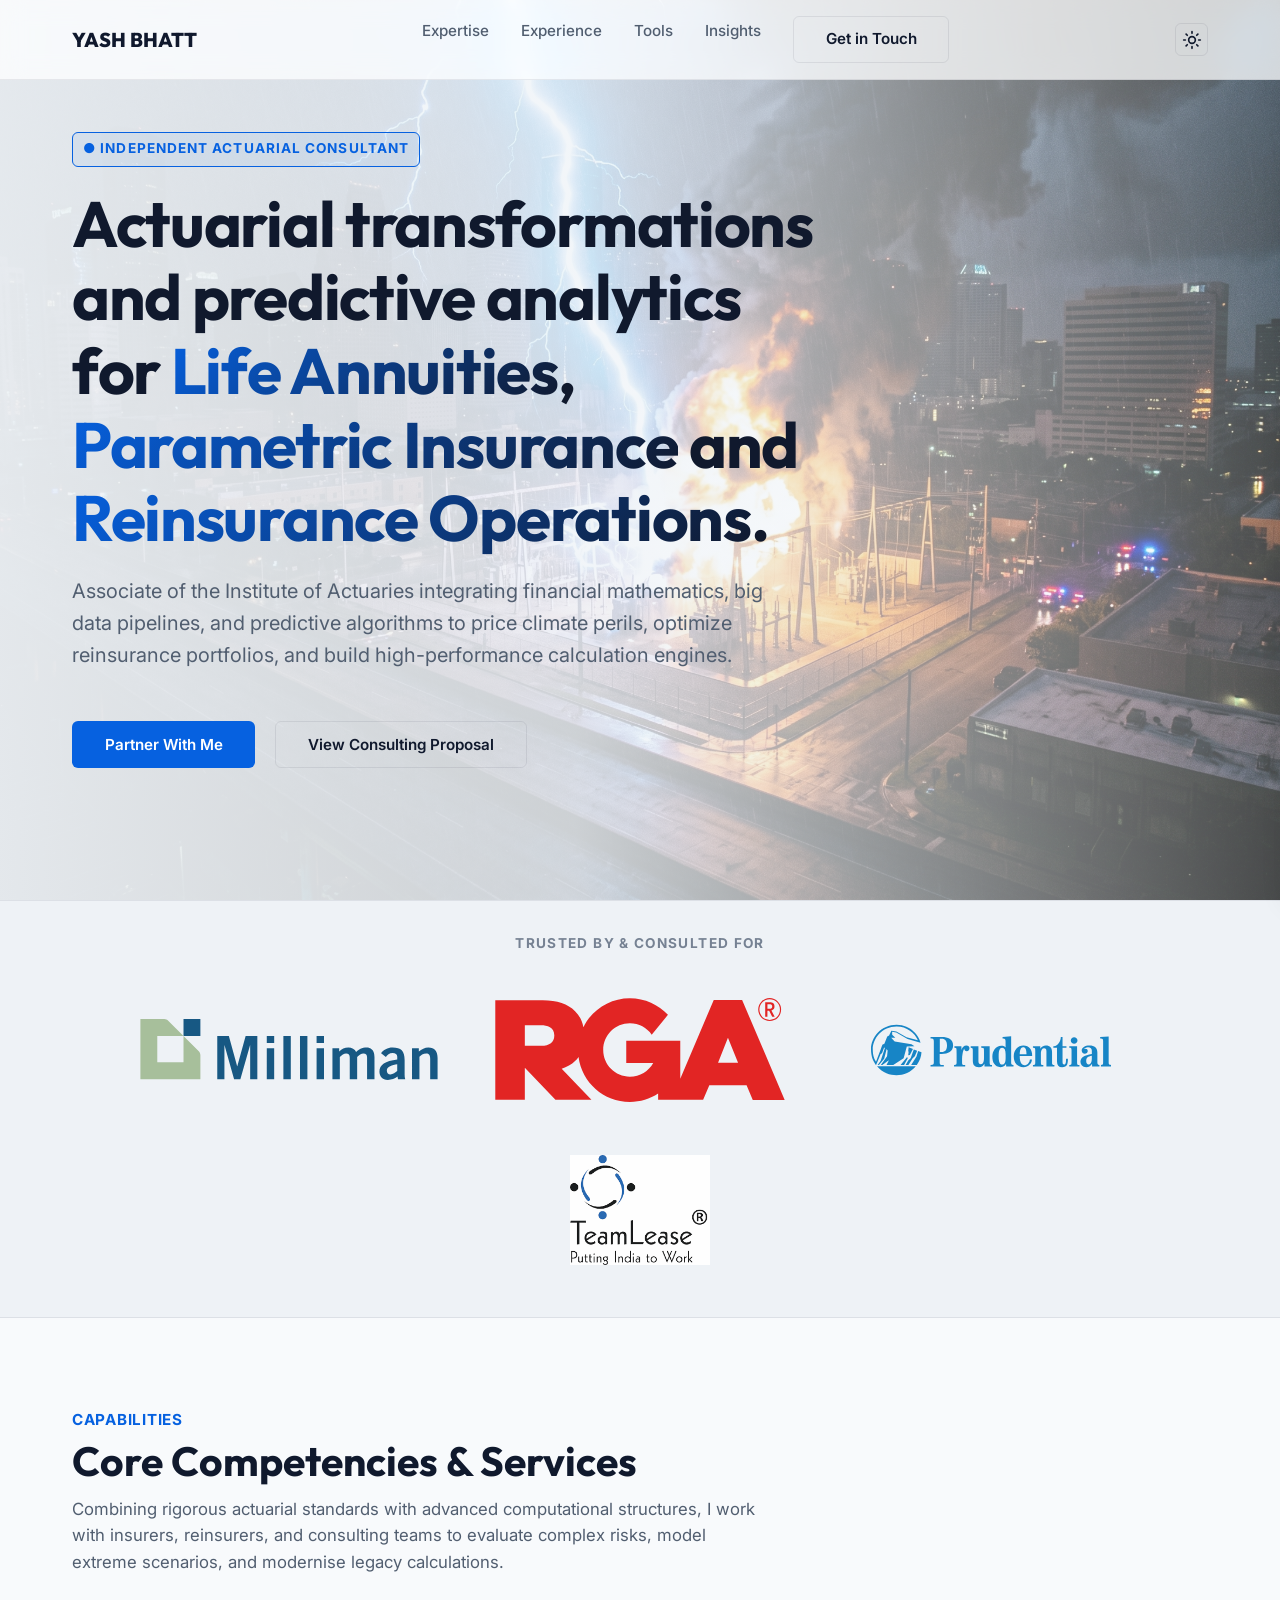
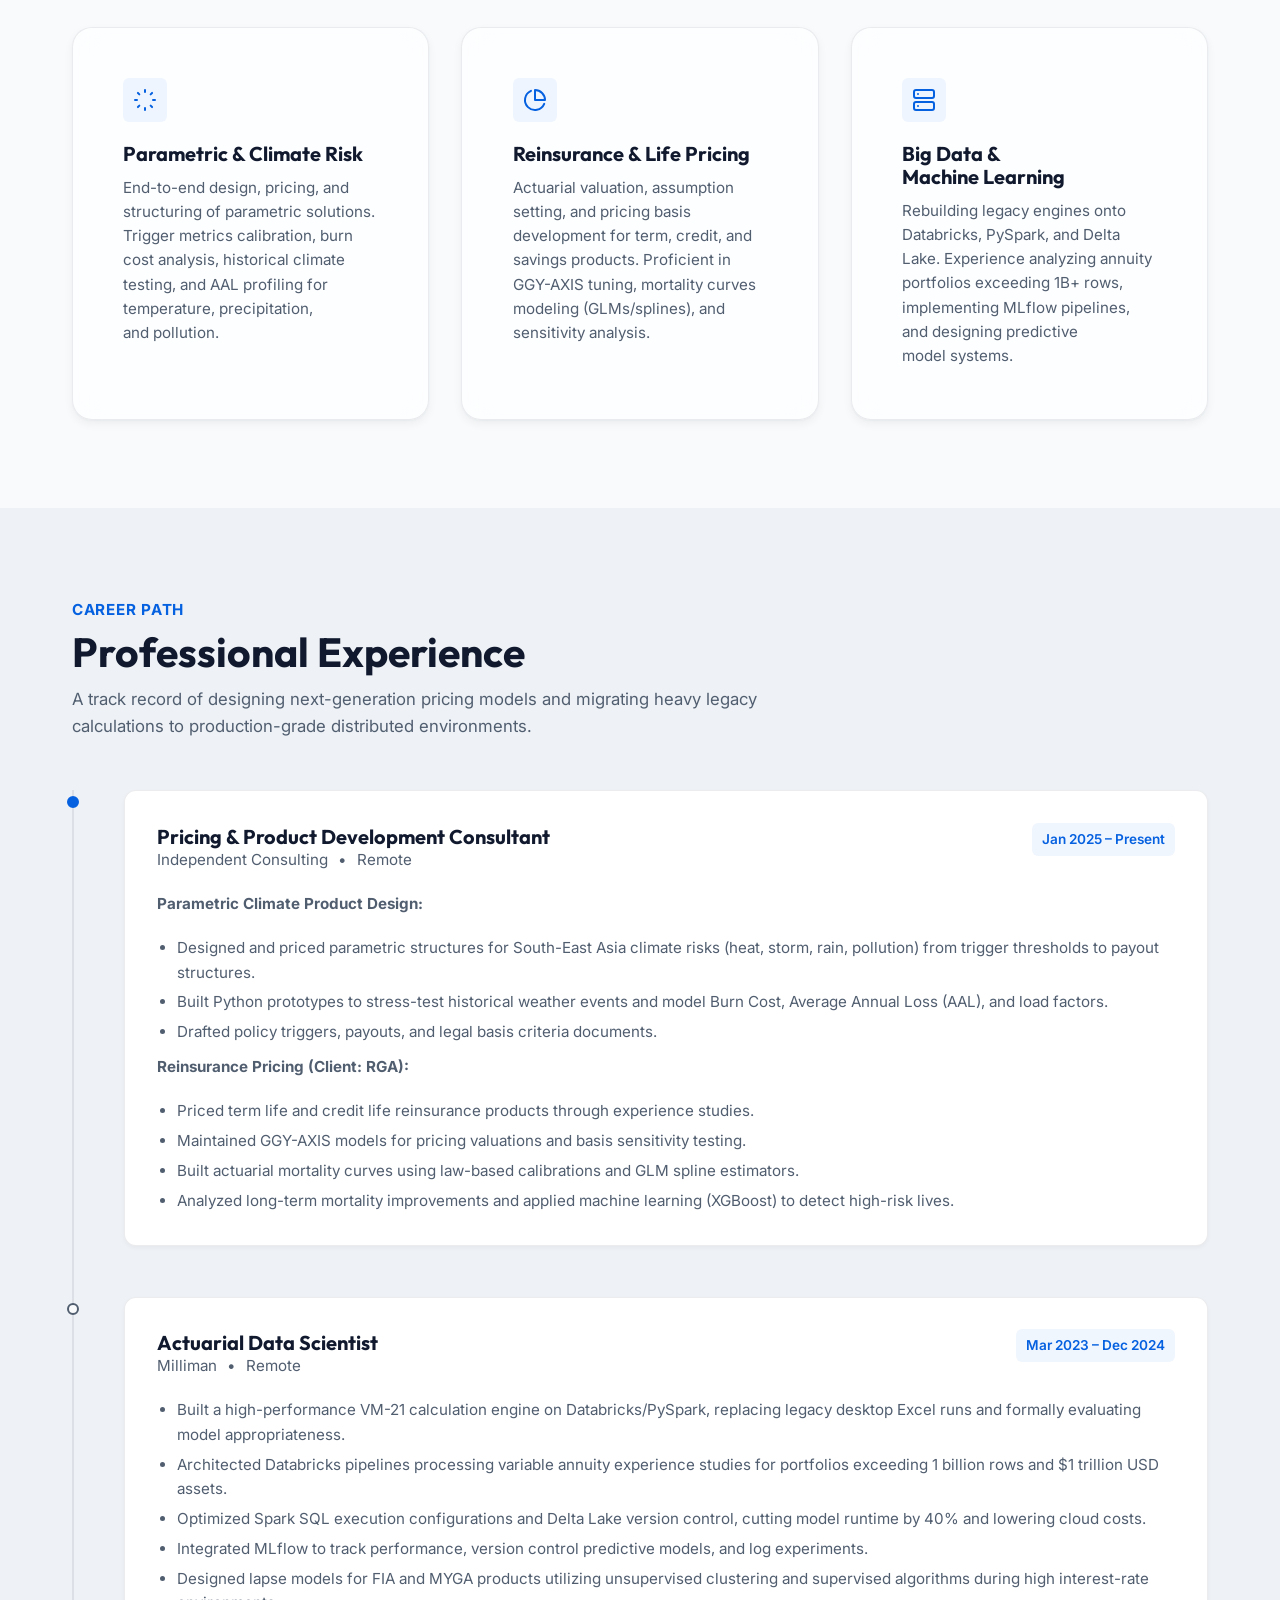
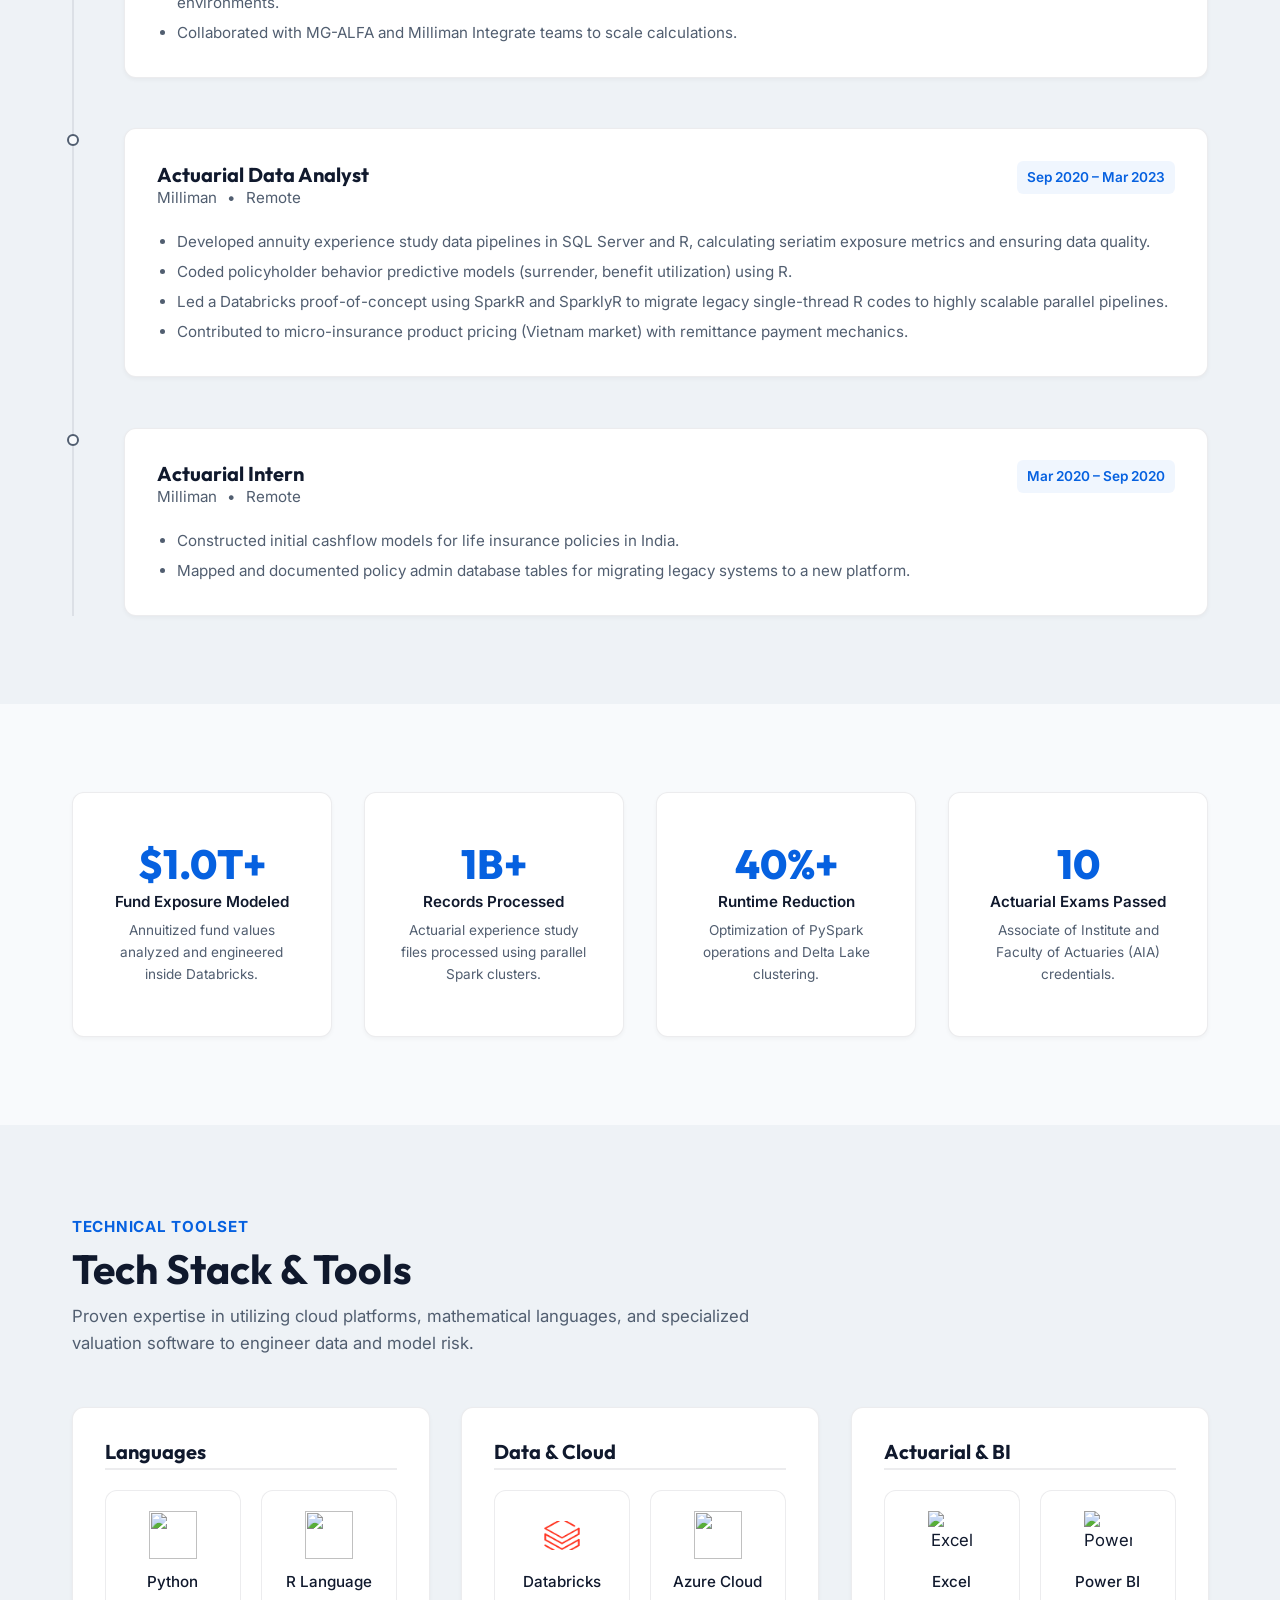
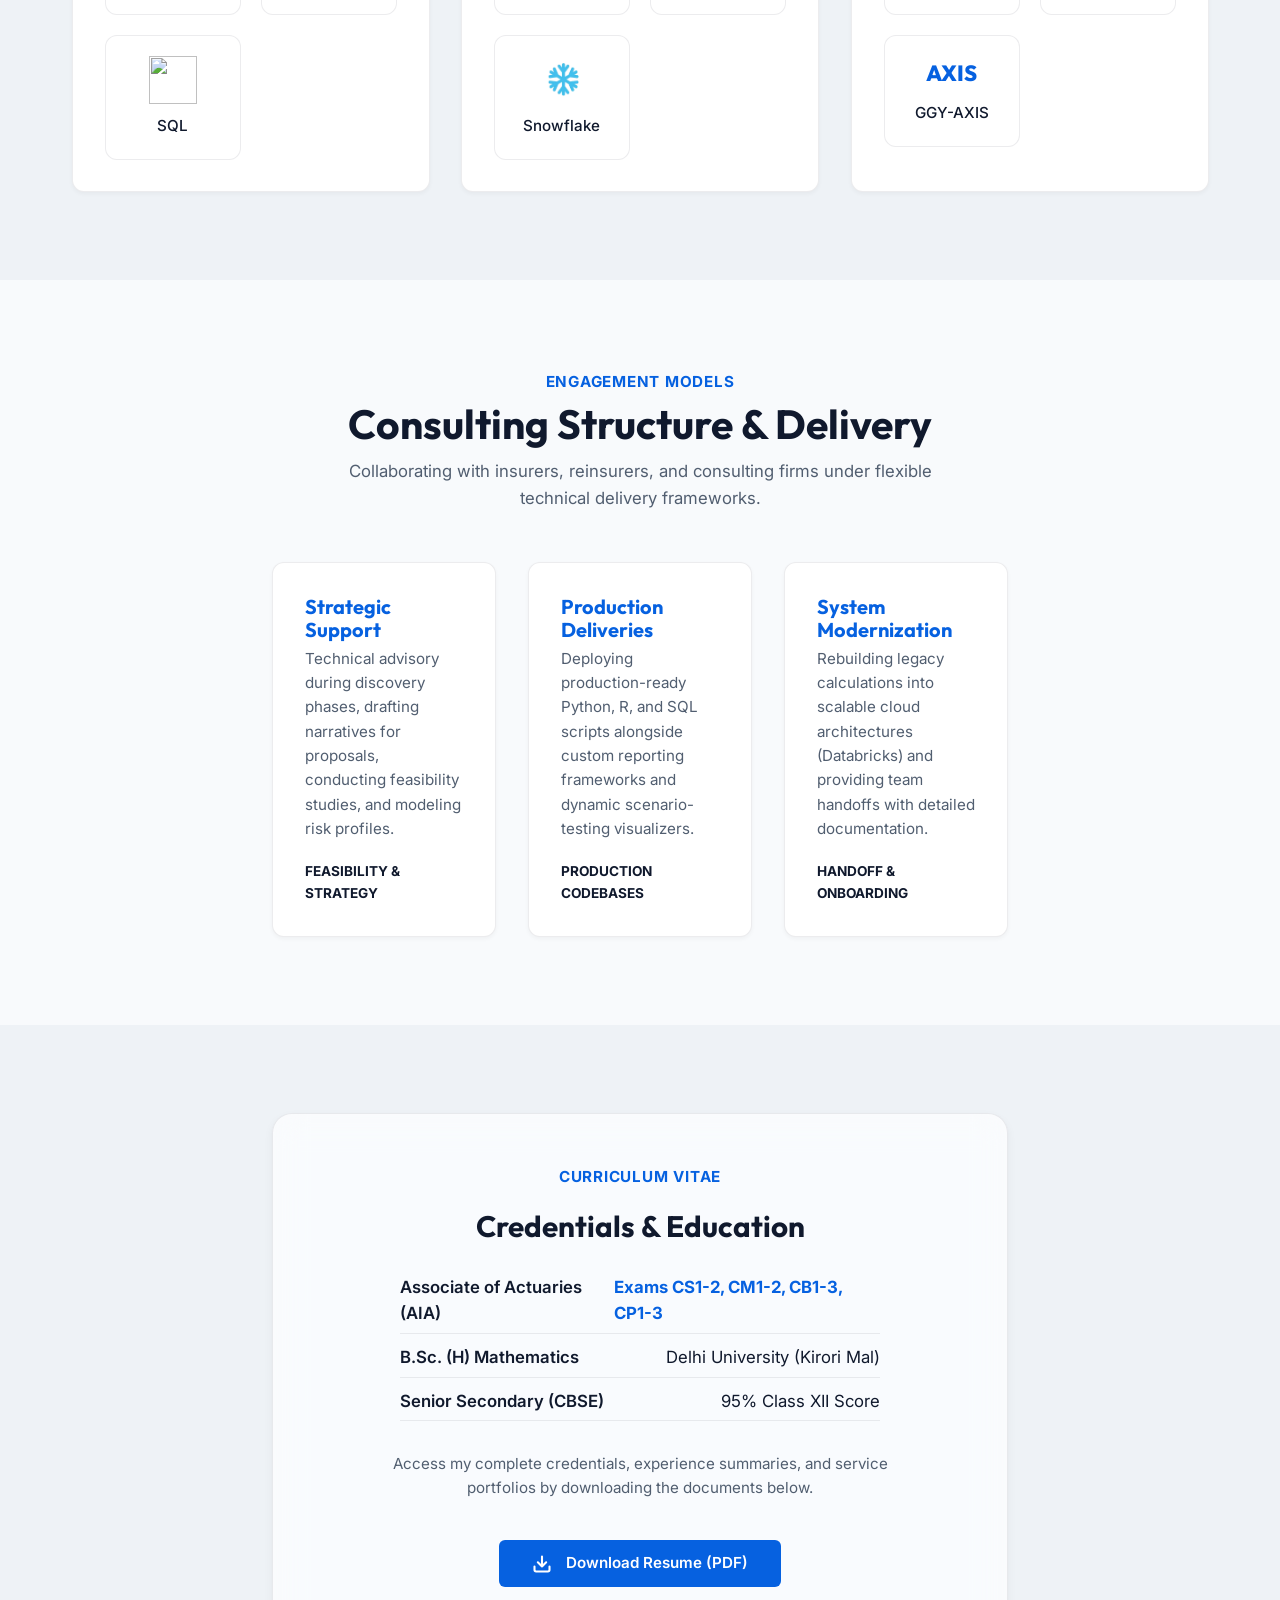
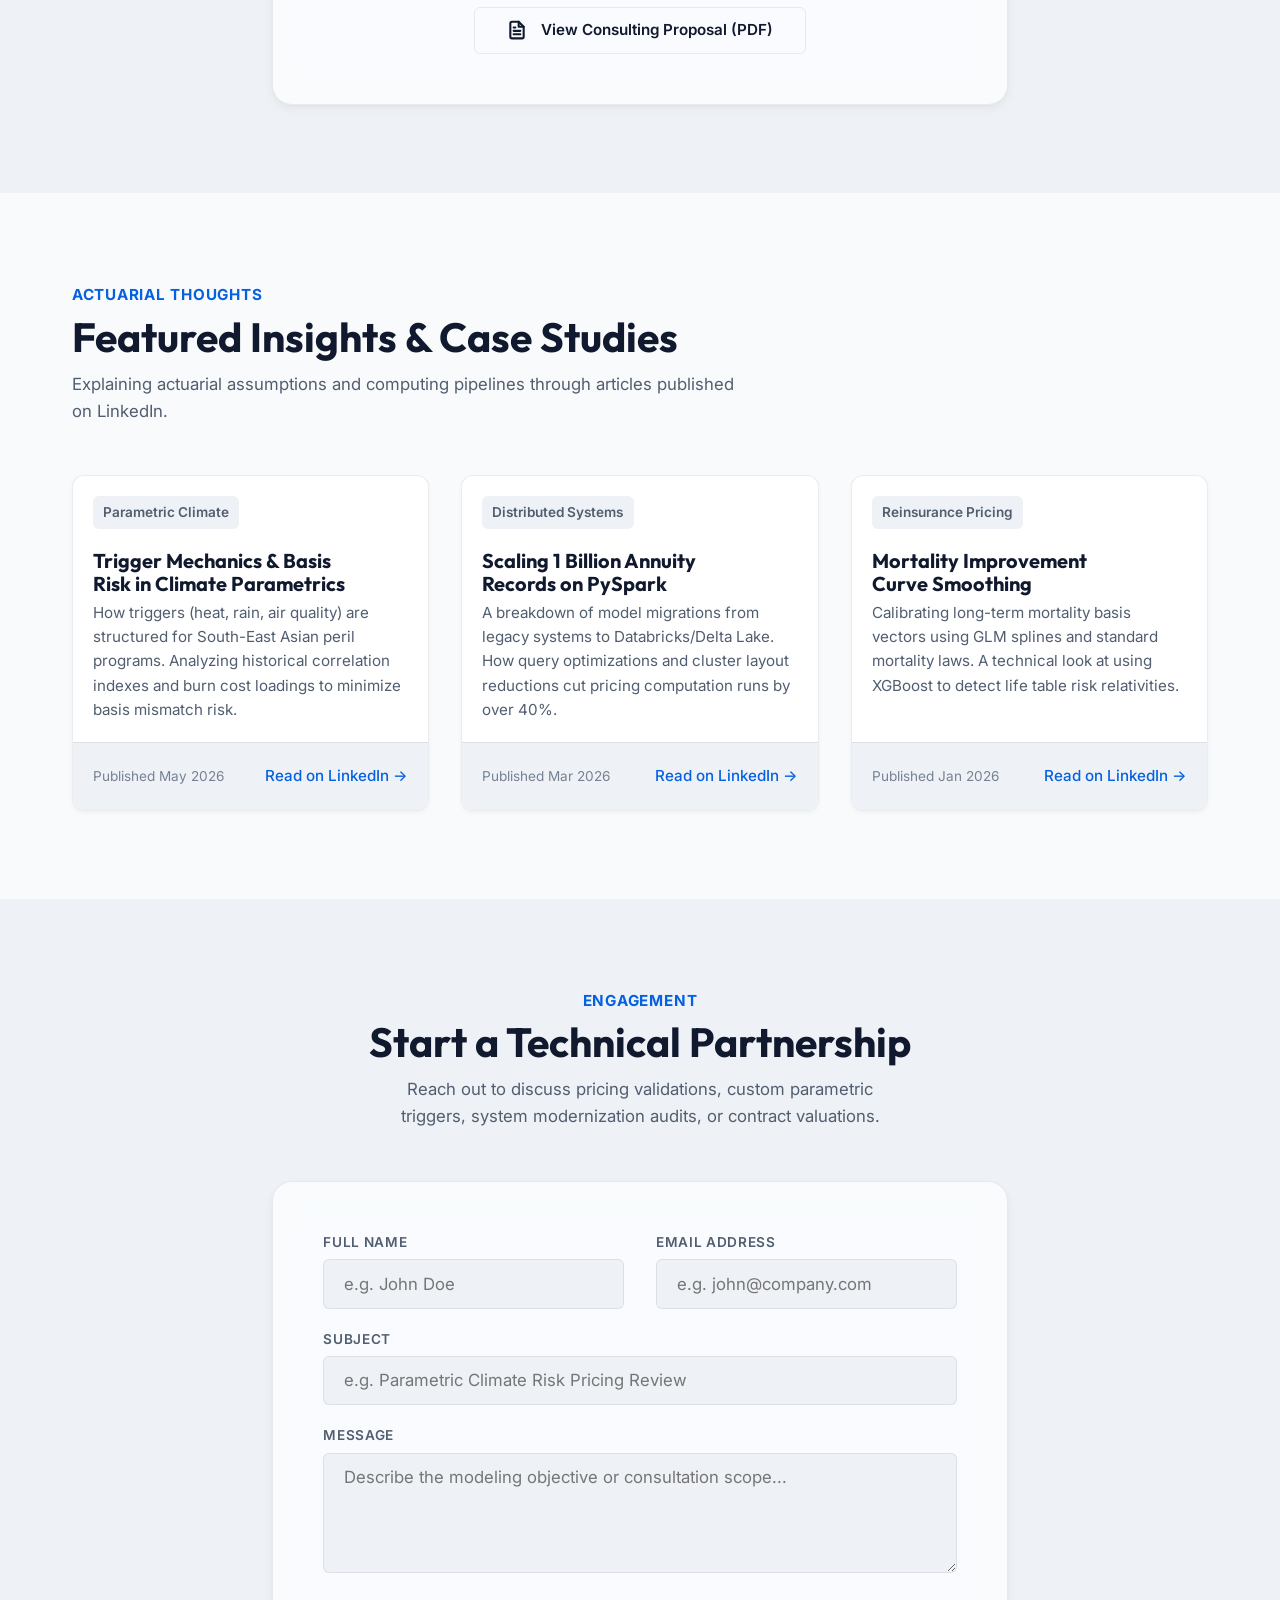
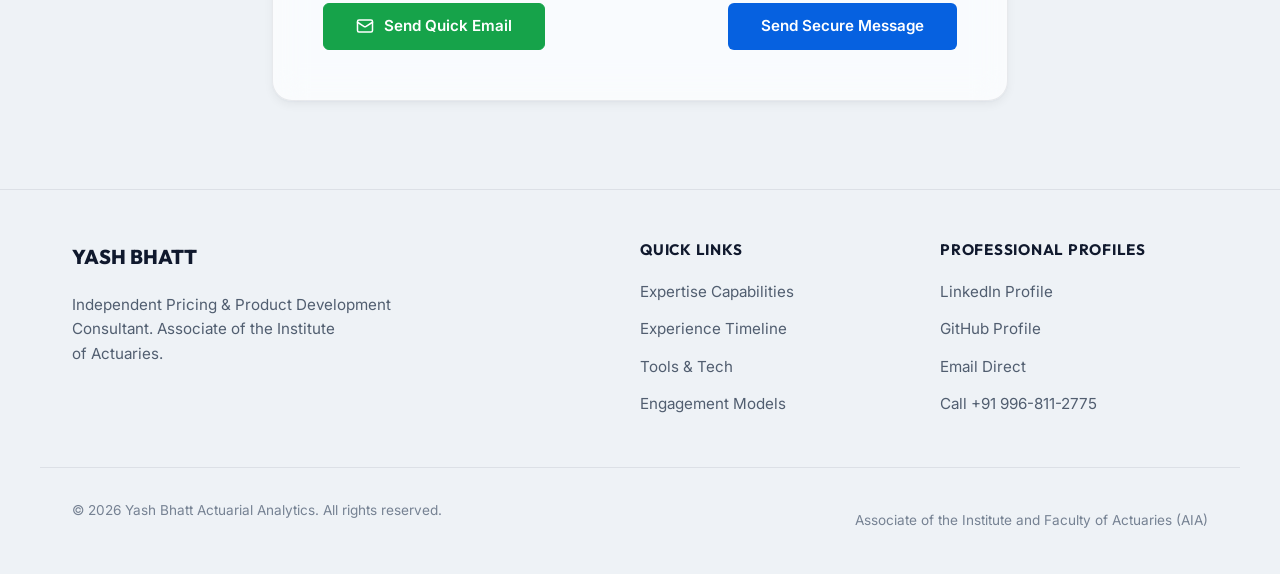
==== commit dc17b4de: "bulk update with updated website and content" ====
--- a/index.html
+++ b/index.html
@@ -1,684 +1,719 @@
 <!DOCTYPE html>
-<!--[if IE 8 ]><html class="no-js oldie ie8" lang="en"> <![endif]-->
-<!--[if IE 9 ]><html class="no-js oldie ie9" lang="en"> <![endif]-->
-<!--[if (gte IE 9)|!(IE)]><!--><html class="no-js" lang="en"> <!--<![endif]-->
+<html lang="en">
 <head>
-
-   <!--- basic page needs
-   ================================================== -->
-   <meta charset="utf-8">
-	<title>Yash Bhatt</title>
-	<meta name="description" content="">  
-	<meta name="author" content="">
-
-   <!-- mobile specific metas
-   ================================================== -->
-	<meta name="viewport" content="width=device-width, initial-scale=1, maximum-scale=1">
-
- 	<!-- CSS
-   ================================================== -->
-   <link rel="stylesheet" href="css/base.css">  
-   <link rel="stylesheet" href="css/main.css">
-   <link rel="stylesheet" href="css/vendor.css">     
-
-   <!-- script
-   ================================================== -->   
-	<script src="js/modernizr.js"></script>
-	<script src="js/pace.min.js"></script>
-
-   <!-- favicons
-	================================================== -->
-	<link rel="icon" type="image/png" href="favicon.png">
-
+  <meta charset="UTF-8">
+  <meta name="viewport" content="width=device-width, initial-scale=1.0">
+  <meta name="description" content="Yash Bhatt - Premium Actuarial & Pricing Consultant. Specializing in parametric climate insurance, reinsurance pricing, PySpark/Databricks modeling engines, and machine learning.">
+  <title>Yash Bhatt | Actuarial Pricing & Analytics Consultant</title>
+  
+  <!-- CSS Stylesheet Modules -->
+  <link rel="stylesheet" href="css/variables.css">
+  <link rel="stylesheet" href="css/base.css">
+  <link rel="stylesheet" href="css/layout.css?v=1.1">
+  <link rel="stylesheet" href="css/components.css?v=1.1">
+  <link rel="stylesheet" href="css/animations.css">
+
+  <!-- Print Stylesheet for PDF CV Generation -->
+  <style>
+    @media print {
+      body {
+        background: #fff !important;
+        color: #000 !important;
+        font-size: 11pt !important;
+      }
+      .header, .menu-btn, .mobile-menu, .scroll-progress-bar, #contact, #calculator, .btn, .footer-brand-text, .theme-toggle {
+        display: none !important;
+      }
+      .section {
+        padding-block: 20px !important;
+        page-break-inside: avoid;
+      }
+      .container {
+        max-width: 100% !important;
+        padding-inline: 0 !important;
+      }
+      .timeline-container {
+        border-left: 1px solid #ccc !important;
+      }
+      .card, .glass-card, .metric-card {
+        background: #fff !important;
+        border: 1px solid #ccc !important;
+        box-shadow: none !important;
+        color: #000 !important;
+        transform: none !important;
+      }
+    }
+  </style>
 </head>
-
-<body id="top">
-
-	<!-- header 
-   ================================================== -->
-   <header>   	
-   	<div class="row">
-
-   		<div class="top-bar">
-			   <!--
-   			<a class="menu-toggle" href="#"><span>Menu</span></a>
-			<h3 class="logo">Menu</h3>
-			
-	   		<div class="logo">
-		         <a href="index.html">Yash</a>
-		      </div>		      
-			-->
-		   	<nav id="main-nav-wrap">
-					<ul class="main-navigation">
-						<li class="current"><a class="smoothscroll"  href="#intro" title="">Home</a></li>
-						<li><a class="smoothscroll"  href="#about" title="">About</a></li>
-						<li><a class="smoothscroll"  href="#resume" title="">Resume</a></li>
-						<li><a class="smoothscroll"  href="#portfolio" title="">Portfolio</a></li>
-						<li><a class="smoothscroll"  href="#services" title="">Services</a></li>					
-						<li><a class="smoothscroll"  href="#contact" title="">Contact</a></li>	
-						<li><a href="styles.html" title="">Style Demo</a></li>				
-					</ul>
-				</nav>    		
-   		</div> <!-- /top-bar --> 
-   		
-   	</div> <!-- /row --> 		
-   </header> <!-- /header -->
-
-	<!-- intro section
-   ================================================== -->
-   <section id="intro">   
-
-   	<div class="intro-overlay"></div>	
-
-   	<div class="intro-content">
-   		<div class="row">
-
-   			<div class="col-twelve">
-
-	   			<h5>Hello, World.</h5>
-	   			<h1>I'm Yash Bhatt (SITE UNDER DEVELOPMENT!).</h1>
-
-	   			<p class="intro-position">
-	   				<span>Actuarial Data Analyst</span>
-	   				<span>Finance Consultant</span> 
-	   			</p>
-
-	   			<a class="button stroke smoothscroll" href="#about" title="">More About Me</a>
-
-	   		</div>  
-   			
-   		</div>   		 		
-   	</div> <!-- /intro-content --> 
-
-   	<ul class="intro-social">
-         <li><a href="https://github.com/yash-bhatt"><i class="fa fa-github"></i></a></li>
-         <li><a href="https://www.linkedin.com/in/yashbhatt28/"><i class="fa fa-linkedin"></i></a></li>
-         <li><a href="twitter.com"><i class="fa fa-twitter"></i></a></li>
-      </ul> <!-- /intro-social -->      	
-
-   </section> <!-- /intro -->
-
-
-   <!-- about section
-   ================================================== -->
-   <section id="about">  
-
-   	<div class="row section-intro">
-   		<div class="col-twelve">
-
-   			<h5>About</h5>
-   			<h1>Let me introduce myself.</h1>
-
-   			<div class="intro-info">
-
-   				
-				<p class="lead">Passionate actuarial data analyst with two years of experience in managing insurance data product pipelines, possess virtuous actuarial, life insurance products, mathematics, statistics, and industry knowledge backed by a stronghold on R, Python, SQL, and big data. Seeking a challenging and growth-driven opportunity in the insurance and data analytics domain.</p>
-   			</div>   			
-
-   		</div>   		
-   	</div> <!-- /section-intro -->
-
-   	<div class="row about-content">
-
-   		<div class="col-six tab-full">
-
-   			<h3>Profile</h3>
-   			<p>A B.S.(Honors) Mathematics graduate with minor in statistics and enthusiastic programmer. Working with Milliman for more than 2 years as actuarial data analyst for Life and Annuity Predictive Analytics team. </p>
-
-   			<ul class="info-list">
-   				<li>
-   					<strong>Fullname:</strong>
-   					<span>Yash Bhatt</span>
-   				</li>
-   				<li>
-   					<strong>Birth Date:</strong>
-   					<span>September 28, 1998</span>
-   				</li>
-   				<li>
-   					<strong>Job:</strong>
-   					<span>Actuarial Data Analyst, DataOps</span>
-   				</li>
-   				<li>
-   					<strong>Website:</strong>
-   					<span>yash-bhatt.github.io</span>
-   				</li>
-   				<li>
-   					<strong>Email:</strong>
-   					<span>b.yash289@gmail.com</span>
-   				</li>
-
-   			</ul> <!-- /info-list -->
-
-   		</div>
-
-   		<div class="col-six tab-full">
-
-   			<h3>Skills</h3>
-   			<p>Always curious and agile to gain knowledge, skilled and have working experience of R programming, Python, Pyspark, multiple SQL dialects, databricks, and github.</p>
-
-				<ul class="skill-bars">
-				   <li>
-				   	<div class="progress percent90"><span>90%</span></div>
-				   	<strong>R programming</strong>
-				   </li>
-				   <li>
-				   	<div class="progress percent85"><span>85%</span></div>
-				   	<strong>Python3</strong>
-				   </li>
-				   <li>
-				   	<div class="progress percent70"><span>80%</span></div>
-				   	<strong>SQL</strong>
-				   </li>
-				   <li>
-				   	<div class="progress percent65"><span>65%</span></div>
-				   	<strong>Databricks</strong>
-				   </li>
-				   <li>
-					<div class="progress percent75"><span>75%</span></div>
-					<strong>Insurance Knowledge</strong>
-				   </li>
-				   <li>
-				   	<div class="progress percent80"><span>75%</span></div>
-				   	<strong>Product Management</strong>
-				   </li>
+<body>
+
+  <!-- Scroll Progress Indicator -->
+  <div class="scroll-progress-bar" id="progressBar"></div>
+
+  <!-- Header Section -->
+  <header class="header" id="header">
+    <div class="container nav">
+      <a href="#hero" class="logo" aria-label="Yash Bhatt Home">
+        YASH BHATT
+      </a>
       
-				</ul> <!-- /skill-bars -->		
-
-   		</div>
-
-   	</div>
-
-   	<div class="row button-section">
-   		<div class="col-twelve">
-   			
-   			<a href="#" title="Download CV" class="button button-primary">Download CV</a>
-   		</div>   		
-   	</div>
-
-   </section> <!-- /process-->    
-
-
-   <!-- resume Section
-   ================================================== -->
-	<section id="resume" class="grey-section">
-
-		<div class="row section-intro">
-   		<div class="col-twelve">
-
-   			<h5>Resume</h5>
-   			<h1>More of my credentials.</h1>
-
-   			<p class="lead">A finance enthusiast with a combination of actuarial and data science knowledge who loves to solve the business problems. Have experience of working in small and agile teams in a collaborative environment, product maintainance/management with people from different knowledge backgrounds.</p>
-
-   		</div>   		
-   	</div> <!-- /section-intro--> 
-
-   	<div class="row resume-timeline">
-
-   		<div class="col-twelve resume-header">
-
-   			<h2>Work Experience</h2>
-
-   		</div> <!-- /resume-header -->
-
-   		<div class="col-twelve">
-
-   			<div class="timeline-wrap">
-
-   				<div class="timeline-block">
-
-	   				<div class="timeline-ico">
-	   					<i class="fa fa-briefcase"></i>
-	   				</div>
-
-	   				<div class="timeline-header">
-	   					<h3>Actuarial Data Analyst</h3>
-	   					<p>March 2020 - Present</p>
-	   				</div>
-
-	   				<div class="timeline-content">
-	   					<h4>Milliman India</h4>
-	   					<p>Developed workflow, architected big-data solution, and delivered an automated pipeline with client desired format for variable annuity product for top US life insurers.
-							● Documented, cleaned data, and maintained variable annuity experience study pipelines on SQL server of four participants for newly acquired business by the Milliman and delivered experience reports on time.
-							● Built yearly elastic-net regression to understand policy holders’ behavior and factors which affect the lapses. Contributed to creating yearly lapse reports for variable annuities with GLWB insurers.
-							● Created risk exposure judgment logic and calculated exposure of deaths and lapses based on seriatim data for final expense and level premium term insurance products.
-							● Automated manual cleaning process of monthly covid claims data from forty clients for dashboard using R programming language and reduced cleaning process time from two weeks to ten minutes.
-							● Produced product specifications tables from product information documents for indexed annuity experience study.
-							● Improved runtime, identified issues, bugs (including outages), data conflicts, maintained annuity pipelines and delivered quarterly insights to the study subscribers.
-							● Completed POC of cloud analytics platform Databricks using sparkR and sparklyR for creating efficient big data solutions.
-							● Took multiple interviews for actuarial data analyst position, created training materials, trained new team members, and built a team of 5 actuarial data analyst from 2 members in India office.
-							● Peer reviewed work of subordinates and help them in delivering quick and efficient outputs.
-							● Managed different projects at the same time using Azure Devops Kanban board.</p>
-	   				</div>
-
-	   			</div> <!-- /timeline-block -->
-
-	   			<div class="timeline-block">
-
-	   				<div class="timeline-ico">
-	   					<i class="fa fa-briefcase"></i>
-	   				</div>
-
-	   				<div class="timeline-header">
-	   					<h3>Subject Matter Expert intern</h3>
-	   					<p>Sept 2019 - Feb 2020</p>
-	   				</div>
-
-	   				<div class="timeline-content">
-	   					<h4>Acadecraft LLP</h4>
-	   					<p>Analyzed statistics assignments, calculations on research papers, excel dashboards, and prepared solutions for 52+ universities and 30+ authors.
-							● Collaborated with senior management on multiple functions including client success and engagement, reducing sent backs by 10% by identifying the pain points of all customer feedbacks.
-							● Assessed 100+ employees in different subject departments by engaging employees with the company's value, assessing their strengths using psychometric tests, opportunities, and overall skills which improved their productivity to do tasks by 17% daily.</p>
-	   				</div>
-
-	   			</div> <!-- /timeline-block -->
-
-   			</div> <!-- /timeline-wrap -->   			
-
-   		</div> <!-- /col-twelve -->
-   		
-   	</div> <!-- /resume-timeline -->
-   	
-   	<div class="row resume-timeline">
-
-   		<div class="col-twelve resume-header">
-
-   			<h2>Education</h2>
-
-   		</div> <!-- /resume-header -->
-
-   		<div class="col-twelve">
-
-   			<div class="timeline-wrap">
-
-   				<div class="timeline-block">
-
-	   				<div class="timeline-ico">
-	   					<i class="fa fa-graduation-cap"></i>
-	   				</div>
-
-	   				<div class="timeline-header">
-	   					<h3>Bachelor Degree</h3>
-	   					<p>July 2016 - June 2019</p>
-	   				</div>
-
-	   				<div class="timeline-content">
-	   					<h4>University of Delhi</h4>
-	   					<p>BS in Mathematics with statistics minor (CGPA: 7.4): Honors Program, Junior secretory at Tensor (mathematics society) and, member of department fest organizing committee.</p>
-	   				</div>
-
-	   			</div> <!-- /timeline-block -->
-
-	   			<div class="timeline-block">
-
-	   				<div class="timeline-ico">
-	   					<i class="fa fa-graduation-cap"></i>
-	   				</div>
-
-	   				<div class="timeline-header">
-	   					<h3>Actuarial Science</h3>
-	   					<p>May 2017 - present</p>
-	   				</div>
-
-	   				<div class="timeline-content">
-	   					<h4>Institute and Faculty of Actuaries</h4>
-	   					<p>Cleared following mentioned six core principles actuarial exams and professional skills stage-1 course:
-							● CS1- Actuarial Statistics
-							● CM1- Actuarial Mathematics
-							● CS2– Risk Modelling and Survival Analysis
-							● CB1- Business Finance
-							● CB2- Business Economics
-							● CB3- Business Management
-						</p>
-	   				</div>
-
-	   			</div> <!-- /timeline-block -->
-
-   			</div> <!-- /timeline-wrap -->   			
-
-   		</div> <!-- /col-twelve -->
-   		
-   	</div> <!-- /resume-timeline -->
-		
-	</section> <!-- /features -->
-
-
-	<!-- Portfolio Section
-   ================================================== -->
-	<section id="portfolio">
-
-		<div class="row section-intro">
-   		<div class="col-twelve">
-
-   			<h5>Portfolio</h5>
-   			<h1>Check Out Some of My Works.</h1>
-
-   			<p class="lead">In the past I have done some personal projects and created some posts on Linkedin.</p>
-
-   		</div>   		
-   	</div> <!-- /section-intro--> 
-
-   	<div class="row portfolio-content">
-
-   		<div class="col-twelve">
-
-   			<!-- portfolio-wrapper -->
-	         <div id="folio-wrapper" class="block-1-2 block-mob-full stack">
-
-	         	<div class="bgrid folio-item">
-	               <div class="item-wrap">
-	               	<img src="images/portfolio/liberty.jpg" alt="Liberty">
-	                  <a href="#modal-01" class="overlay">	                  	           
-	                     <div class="folio-item-table">
-	                     	<div class="folio-item-cell">
-		     					       <h3 class="folio-title">Liberty</h3>	     					    
-		     					    	 <span class="folio-types">
-		     					       	  Graphic Design
-		     					       </span>
-		     					   </div>	                      	
-	                     </div>                    
-	                  </a>
-	               </div>	               
-	        		</div> <!-- /folio-item -->
-
-	        		<div class="bgrid folio-item">
-	               <div class="item-wrap">
-	               	<img src="images/portfolio/shutterbug.jpg" alt="Shutterbug">
-	               	<a href="#modal-02" class="overlay">              		                  
-	                     <div class="folio-item-table">
-	                     	<div class="folio-item-cell">
-	                     		<h3 class="folio-title">Shutterbug</h3>	     					    
-		     					    	<span class="folio-types">
-		     					       	  Web Design
-		     					      </span>		     		
-		     					   </div> 	                      	
-	                     </div>                    
-	                  </a>
-	               </div>
-	        		</div> <!-- /folio-item -->
-
-	            <div class="bgrid folio-item">
-	               <div class="item-wrap">
-	               	<img src="images/portfolio/clouds.jpg"alt="Clouds">
-	                  <a href="#modal-03" class="overlay">             		                  
-	                     <div class="folio-item-table">
-	                     	<div class="folio-item-cell">
-	                     		<h3 class="folio-title">Clouds</h3>	     					    
-		     					    	<span class="folio-types">
-		     					       	  Web Design
-		     					      </span>		     		
-		     					   </div> 	                      	
-	                     </div>                    
-	                  </a>
-	               </div>
-	        		</div> <!-- /folio-item -->
-
-	            <div class="bgrid folio-item">
-	               <div class="item-wrap">
-	               	<img src="images/portfolio/beetle.jpg" alt="Beetle">
-	                  <a href="#modal-04" class="overlay">                  	                 
-	                     <div class="folio-item-table">
-	                     	<div class="folio-item-cell">
-	                     		<h3 class="folio-title">Beetle</h3>	     					    
-		     					    	<span class="folio-types">
-		     					       	  Branding
-		     					      </span>		     		
-		     					   </div>  	                      	
-	                     </div>                    
-	                  </a>
-	               </div>
-	        		</div> <!-- /folio-item -->     
-
-	        		<div class="bgrid folio-item">
-	               <div class="item-wrap">
-	               	<img src="images/portfolio/lighthouse.jpg" alt="Lighthouse">
-	                  <a href="#modal-05" class="overlay">             		                  
-	                     <div class="folio-item-table">
-	                     	<div class="folio-item-cell">
-	                     		<h3 class="folio-title">Lighthouse</h3>	     					    
-		     					    	<span class="folio-types">
-		     					       	  Web Development
-		     					      </span>		     		
-		     					   </div> 	                      	
-	                     </div>                    
-	                  </a>
-	               </div>
-	        		</div> <!-- /folio-item -->
-
-	            <div class="bgrid folio-item">
-	               <div class="item-wrap">
-	               	<img src="images/portfolio/salad.jpg" alt="Salad">
-	                  <a href="#modal-06" class="overlay">
-	                     <div class="folio-item-table">
-	                     	<div class="folio-item-cell">
-	                     		<h3 class="folio-title">Salad</h3>	     					    
-		     					    	<span class="folio-types">
-		     					       	  Branding
-		     					      </span>		     		
-		     					   </div>	                      	
-	                     </div>                    
-	                  </a>
-	               </div>
-	        		</div> <!-- /folio-item -->   
-
-	            <!-- modal popups - begin
-	            ============================================================= -->
-	            <div id="modal-01" class="popup-modal slider mfp-hide">	
-
-				     	<div class="media">
-				     		<img src="images/portfolio/modals/m-liberty.jpg" alt="" />
-				     	</div>      	
-
-					   <div class="description-box">
-					      <h4>Liberty</h4>		      
-					      <p>Proin gravida nibh vel velit auctor aliquet. Aenean sollicitudin, lorem quis bibendum auctor, nisi elit consequat ipsum, nec sagittis sem nibh id elit.</p>
-
-					      <div class="categories">Web Development</div>			               
-					   </div>
-
-			         <div class="link-box">
-			            <a href="http://www.behance.net">Details</a>
-					      <a href="#" class="popup-modal-dismiss">Close</a>
-			         </div>		      
-
-				   </div> <!-- /modal-01 -->
-
-				   <div id="modal-02" class="popup-modal slider mfp-hide">	
-
-				     	<div class="media">
-				     		<img src="images/portfolio/modals/m-shutterbug.jpg" alt="" />
-				     	</div>      	
-
-					   <div class="description-box">
-					      <h4>Shutterbug</h4>		      
-					      <p>Proin gravida nibh vel velit auctor aliquet. Aenean sollicitudin, lorem quis bibendum auctor, nisi elit consequat ipsum, nec sagittis sem nibh id elit.</p>
-
-					      <div class="categories">Web Design</div>			               
-					   </div>
-
-			         <div class="link-box">
-			            <a href="http://www.behance.net">Details</a>
-					      <a href="#" class="popup-modal-dismiss">Close</a>
-			         </div>		      
-
-				   </div> <!-- /modal-02 -->
-
-				   <div id="modal-03" class="popup-modal slider mfp-hide">	
-
-				     	<div class="media">
-				     		<img src="images/portfolio/modals/m-clouds.jpg" alt="" />
-				     	</div>      	
-
-					   <div class="description-box">
-					      <h4>Clouds</h4>		      
-					      <p>Proin gravida nibh vel velit auctor aliquet. Aenean sollicitudin, lorem quis bibendum auctor, nisi elit consequat ipsum, nec sagittis sem nibh id elit.</p>
-
-					      <div class="categories">Web Design</div>			               
-					   </div>
-
-			         <div class="link-box">
-			            <a href="http://www.behance.net">Details</a>
-					      <a href="#" class="popup-modal-dismiss">Close</a>
-			         </div>		      
-
-				   </div> <!-- /modal-03 -->
-
-				   <div id="modal-04" class="popup-modal slider mfp-hide">	
-
-				     	<div class="media">
-				     		<img src="images/portfolio/modals/m-beetle.jpg" alt="" />
-				     	</div>      	
-
-					   <div class="description-box">
-					      <h4>Beetle</h4>		      
-					      <p>Proin gravida nibh vel velit auctor aliquet. Aenean sollicitudin, lorem quis bibendum auctor, nisi elit consequat ipsum, nec sagittis sem nibh id elit.</p>
-
-					      <div class="categories">Branding</div>			               
-					   </div>
-
-			         <div class="link-box">
-			            <a href="http://www.behance.net">Details</a>
-					      <a href="#" class="popup-modal-dismiss">Close</a>
-			         </div>		      
-
-				   </div> <!-- /modal-04 -->
-
-				   <div id="modal-05" class="popup-modal slider mfp-hide">	
-
-				     	<div class="media">
-				     		<img src="images/portfolio/modals/m-lighthouse.jpg" alt="" />
-				     	</div>      	
-
-					   <div class="description-box">
-					      <h4>Lighthouse</h4>		      
-					      <p>Proin gravida nibh vel velit auctor aliquet. Aenean sollicitudin, lorem quis bibendum auctor, nisi elit consequat ipsum, nec sagittis sem nibh id elit.</p>
-
-					      <div class="categories">Web Development</div>			               
-					   </div>
-
-			         <div class="link-box">
-			            <a href="http://www.behance.net">Details</a>
-					      <a href="#" class="popup-modal-dismiss">Close</a>
-			         </div>		      
-
-				   </div> <!-- /modal-05 -->
-
-				   <div id="modal-06" class="popup-modal slider mfp-hide">	
-
-				     	<div class="media">
-				     		<img src="images/portfolio/modals/m-salad.jpg" alt="" />
-				     	</div>      	
-
-					   <div class="description-box">
-					      <h4>Salad</h4>		      
-					      <p>Proin gravida nibh vel velit auctor aliquet. Aenean sollicitudin, lorem quis bibendum auctor, nisi elit consequat ipsum, nec sagittis sem nibh id elit.</p>
-
-					      <div class="categories">Branding</div>			               
-					   </div>
-
-			         <div class="link-box">
-			            <a href="http://www.behance.net">Details</a>
-					      <a href="#" class="popup-modal-dismiss">Close</a>
-			         </div>		      
-
-				   </div> <!-- /modal-06 -->
-
-
-				   <!-- modal popups - end
-	            ============================================================= -->
-
-	         </div> <!-- /portfolio-wrapper --> 
-
-   		</div>  <!-- /twelve -->   
-
-   	</div> <!-- /portfolio-content --> 
-		
-	</section> <!-- /portfolio --> 
-
-
-   <!-- contact
-   ================================================== -->
-	<section id="contact">
-
-		<div class="row section-intro">
-   		<div class="col-twelve">
-
-   			<h5>Contact</h5>
-   			<h1>I'd Love To Hear From You.</h1>
-
-   			<p class="lead">Thanks for visiting my profile, if you want to reach out to me use the following ways!</p>
-
-   		</div> 
-   	</div> <!-- /section-intro -->
-
-   	
-
-   	<div class="row contact-info">
-
-   		<div class="col-four tab-full">
-
-   			<div class="icon">
-   				<i class="icon-pin"></i>
-   			</div>
-
-   			<h5>Where to find me</h5>
-
-   			<p>
-            AIPL Business Club 11th floor<br>
-            Sector-62, Gurgaon, HR<br>
-            122011 India
+      <!-- Desktop Navigation Links -->
+      <nav aria-label="Primary Navigation">
+        <ul class="nav-list">
+          <li><a href="#about" class="nav-link">Expertise</a></li>
+          <li><a href="#experience" class="nav-link">Experience</a></li>
+          <li><a href="#skills" class="nav-link">Tools</a></li>
+          <li><a href="#insights" class="nav-link">Insights</a></li>
+          <li><a href="#contact" class="nav-link btn btn-secondary">Get in Touch</a></li>
+        </ul>
+      </nav>
+
+      <!-- Theme Toggle & Hamburger -->
+      <div class="flex-center" style="gap: var(--spacing-md);">
+        <button class="theme-toggle" id="themeToggle" aria-label="Toggle Theme" style="cursor: pointer; padding: var(--spacing-xs); display: flex; align-items: center; border-radius: var(--radius-sm); border: 1px solid var(--color-surface-border);">
+          <!-- Sun Icon (shows in dark theme) -->
+          <svg class="sun-icon" width="20" height="20" viewBox="0 0 24 24" fill="none" stroke="currentColor" stroke-width="2" stroke-linecap="round" stroke-linejoin="round" style="display: var(--sun-display, block); color: var(--color-text-primary);">
+            <circle cx="12" cy="12" r="4"></circle>
+            <path d="M12 2v2M12 20v2M4.93 4.93l1.41 1.41M17.66 17.66l1.41 1.41M2 12h2M20 12h2M6.34 17.66l-1.41 1.41M19.07 4.93l-1.41 1.41"></path>
+          </svg>
+          <!-- Moon Icon (shows in light theme) -->
+          <svg class="moon-icon" width="20" height="20" viewBox="0 0 24 24" fill="none" stroke="currentColor" stroke-width="2" stroke-linecap="round" stroke-linejoin="round" style="display: var(--moon-display, none); color: var(--color-text-primary);">
+            <path d="M21 12.79A9 9 0 1 1 11.21 3 7 7 0 0 0 21 12.79z"></path>
+          </svg>
+        </button>
+
+        <button class="menu-btn" id="menuBtn" aria-expanded="false" aria-controls="mobileMenu" aria-label="Open menu">
+          <span class="menu-btn-bar"></span>
+          <span class="menu-btn-bar"></span>
+          <span class="menu-btn-bar"></span>
+        </button>
+      </div>
+    </div>
+  </header>
+
+  <!-- Mobile Overlay Navigation -->
+  <div class="mobile-menu" id="mobileMenu">
+    <nav aria-label="Mobile Navigation">
+      <ul class="mobile-nav-list">
+        <li><a href="#about" class="mobile-nav-link">Expertise</a></li>
+        <li><a href="#experience" class="mobile-nav-link">Experience</a></li>
+        <li><a href="#skills" class="mobile-nav-link">Tools</a></li>
+        <li><a href="#insights" class="mobile-nav-link">Insights</a></li>
+        <li><a href="#contact" class="mobile-nav-link">Contact</a></li>
+      </ul>
+    </nav>
+  </div>
+
+  <main>
+    
+    <!-- Hero Section -->
+    <section class="section" id="hero" style="min-height: 100dvh; height: 100dvh; display: flex; align-items: center; position: relative; isolation: isolate;">
+      
+      <!-- Background Carousel -->
+      <div class="hero-carousel-container">
+        <div class="hero-slide active" style="background-image: url('assets/img1.png');"></div>
+        <div class="hero-slide" style="background-image: url('assets/img2.png');"></div>
+        <div class="hero-slide" style="background-image: url('assets/img3.png');"></div>
+        <div class="hero-slide" style="background-image: url('assets/img4.png');"></div>
+        <div class="hero-slide" style="background-image: url('assets/img5.png');"></div>
+      </div>
+      
+      <!-- Ambient overlay mask to maintain contrast/readability -->
+      <div style="position: absolute; top: 0; left: 0; width: 100%; height: 100%; background: linear-gradient(90deg, var(--color-overlay-start) 0%, var(--color-overlay-mid) 45%, var(--color-overlay-end) 100%); z-index: 2; pointer-events: none;"></div>
+      
+      <div class="container" style="position: relative; z-index: 3;">
+        <div class="hero-content" style="max-width: 850px;">
+          <div class="animate-pulse-soft" style="display: inline-flex; align-items: center; gap: var(--spacing-xs); background-color: var(--color-accent-subtle); border: 1px solid var(--color-accent); color: var(--color-accent); font-size: var(--font-size-xs); font-weight: 700; text-transform: uppercase; letter-spacing: 0.08em; padding: var(--spacing-xs) var(--spacing-sm); border-radius: var(--radius-sm); margin-bottom: var(--spacing-md);">
+            <span>● Independent Actuarial Consultant</span>
+          </div>
+          
+          <h1 style="font-size: var(--font-size-display); margin-bottom: var(--spacing-md); letter-spacing: -0.02em; line-height: 1.15;">
+            Actuarial transformations and predictive analytics for <span class="logo-accent" style="background: linear-gradient(135deg, var(--color-accent), var(--color-text-primary)); -webkit-background-clip: text; -webkit-text-fill-color: transparent;">Life Annuities</span>, <span class="logo-accent" style="background: linear-gradient(135deg, var(--color-accent), var(--color-text-primary)); -webkit-background-clip: text; -webkit-text-fill-color: transparent;">Parametric Insurance</span> and <span class="logo-accent" style="background: linear-gradient(135deg, var(--color-accent), var(--color-text-primary)); -webkit-background-clip: text; -webkit-text-fill-color: transparent;">Reinsurance Operations</span>.
+          </h1>
+          
+          <p style="font-size: var(--font-size-md); color: var(--color-text-secondary); margin-bottom: var(--spacing-xl); max-width: 700px; line-height: 1.6;">
+            Associate of the Institute of Actuaries integrating financial mathematics, big data pipelines, and predictive algorithms to price climate perils, optimize reinsurance portfolios, and build high-performance calculation engines.
+          </p>
+          
+          <div style="display: flex; flex-wrap: wrap; gap: var(--spacing-md);">
+            <a href="#contact" class="btn btn-primary">Partner With Me</a>
+            <a href="assets/Yash_Actuarial_Analytics_Proposal.pdf" class="btn btn-secondary" target="_blank" rel="noopener">View Consulting Proposal</a>
+          </div>
+        </div>
+      </div>
+    </section>
+
+    <!-- Client Logo Strip -->
+    <section class="section-alt" style="padding-block: var(--spacing-lg); border-block: 1px solid var(--color-surface-border); overflow: hidden;">
+      <div class="container" style="text-align: center;">
+        <span style="color: var(--color-text-muted); font-size: var(--font-size-xs); font-weight: 700; text-transform: uppercase; letter-spacing: 0.1em; display: block; margin-bottom: var(--spacing-md);">Trusted By & Consulted For</span>
+        <h2 class="sr-only">Companies Consulted For</h2>
+        <div class="client-logo-wrapper">
+          <!-- Milliman Logo -->
+          <div class="client-logo-card" aria-label="Milliman">
+            <img src="assets/milliman_logo.svg" alt="Milliman Logo" class="client-logo-img">
+          </div>
+          <!-- RGA Logo -->
+          <div class="client-logo-card" aria-label="RGA">
+            <img src="assets/rga_logo.svg" alt="RGA Logo" class="client-logo-img">
+          </div>
+          <!-- Prudential Logo -->
+          <div class="client-logo-card" aria-label="Prudential">
+            <img src="assets/prudential_logo.svg" alt="Prudential Logo" class="client-logo-img">
+          </div>
+          <!-- TeamLease Logo -->
+          <div class="client-logo-card" aria-label="TeamLease">
+            <img src="assets/teamlease_logo_new.png" alt="TeamLease Logo" class="client-logo-img">
+          </div>
+        </div>
+      </div>
+    </section>
+
+    <!-- About & Core Expertise Section -->
+    <section class="section" id="about">
+      <div class="container">
+        <div style="max-width: 700px; margin-bottom: var(--spacing-xl);">
+          <span style="color: var(--color-accent); font-weight: 700; font-size: var(--font-size-sm); text-transform: uppercase; letter-spacing: 0.05em;">Capabilities</span>
+          <h2 style="font-size: var(--font-size-xxl); margin-block: var(--spacing-xs) var(--spacing-sm);">Core Competencies & Services</h2>
+          <p style="color: var(--color-text-secondary);">
+            Combining rigorous actuarial standards with advanced computational structures, I work with insurers, reinsurers, and consulting teams to evaluate complex risks, model extreme scenarios, and modernise legacy calculations.
+          </p>
+        </div>
+
+        <div class="grid grid-3">
+          <!-- Card 1: Parametric & Climate -->
+          <div class="glass-card scroll-reveal">
+            <div style="background-color: var(--color-accent-subtle); color: var(--color-accent); width: 44px; height: 44px; border-radius: var(--radius-sm); display: flex; align-items: center; justify-content: center; margin-bottom: var(--spacing-md);">
+              <svg width="24" height="24" viewBox="0 0 24 24" fill="none" stroke="currentColor" stroke-width="2" stroke-linecap="round" stroke-linejoin="round">
+                <path d="M12 2v2M12 20v2M4.93 4.93l1.41 1.41M17.66 17.66l1.41 1.41M2 12h2M20 12h2M6.34 17.66l-1.41 1.41M19.07 4.93l-1.41 1.41"></path>
+              </svg>
+            </div>
+            <h3 style="font-size: var(--font-size-md); font-weight: 700; margin-bottom: var(--spacing-sm);">Parametric & Climate Risk</h3>
+            <p style="font-size: var(--font-size-sm); color: var(--color-text-secondary);">
+              End-to-end design, pricing, and structuring of parametric solutions. Trigger metrics calibration, burn cost analysis, historical climate testing, and AAL profiling for temperature, precipitation, and pollution.
             </p>
-
-   		</div>
-
-   		<div class="col-four tab-full collapse">
-
-   			<div class="icon">
-   				<i class="icon-mail"></i>
-   			</div>
-
-   			<h5>Email Me At</h5>
-
-   			<p>b.yash289@gmail.com<br>
-			   	yashbhatt033@gmail.com			     
-			   </p>
-
-   		</div>
-
-   		<div class="col-four tab-full">
-
-   			<div class="icon">
-   				<i class="icon-phone"></i>
-   			</div>
-
-   			<h5>Call Me At</h5>
-
-   			<p>Phone: (+91) 996 811 2775<br>
-			   	Mobile: (+91) 870 046 1124
-			   </p>
-
-   		</div>
-   		
-   	</div> <!-- /contact-info -->
-		
-	</section> <!-- /contact -->
-
-
-   <!-- footer
-   ================================================== -->
-
-   
-
-   <div id="preloader"> 
-    	<div id="loader"></div>
-   </div> 
-
-   <!-- Java Script
-   ================================================== --> 
-   <script src="js/jquery-2.1.3.min.js"></script>
-   <script src="js/plugins.js"></script>
-   <script src="js/main.js"></script>
-
+          </div>
+
+          <!-- Card 2: Reinsurance & Life -->
+          <div class="glass-card scroll-reveal">
+            <div style="background-color: var(--color-accent-subtle); color: var(--color-accent); width: 44px; height: 44px; border-radius: var(--radius-sm); display: flex; align-items: center; justify-content: center; margin-bottom: var(--spacing-md);">
+              <svg width="24" height="24" viewBox="0 0 24 24" fill="none" stroke="currentColor" stroke-width="2" stroke-linecap="round" stroke-linejoin="round">
+                <path d="M21.21 15.89A10 10 0 1 1 8 2.83"></path>
+                <path d="M22 12A10 10 0 0 0 12 2v10z"></path>
+              </svg>
+            </div>
+            <h3 style="font-size: var(--font-size-md); font-weight: 700; margin-bottom: var(--spacing-sm);">Reinsurance & Life Pricing</h3>
+            <p style="font-size: var(--font-size-sm); color: var(--color-text-secondary);">
+              Actuarial valuation, assumption setting, and pricing basis development for term, credit, and savings products. Proficient in GGY-AXIS tuning, mortality curves modeling (GLMs/splines), and sensitivity analysis.
+            </p>
+          </div>
+
+          <!-- Card 3: Large-Scale Actuarial Systems -->
+          <div class="glass-card scroll-reveal">
+            <div style="background-color: var(--color-accent-subtle); color: var(--color-accent); width: 44px; height: 44px; border-radius: var(--radius-sm); display: flex; align-items: center; justify-content: center; margin-bottom: var(--spacing-md);">
+              <svg width="24" height="24" viewBox="0 0 24 24" fill="none" stroke="currentColor" stroke-width="2" stroke-linecap="round" stroke-linejoin="round">
+                <rect x="2" y="2" width="20" height="8" rx="2" ry="2"></rect>
+                <rect x="2" y="14" width="20" height="8" rx="2" ry="2"></rect>
+                <line x1="6" y1="6" x2="6.01" y2="6"></line>
+                <line x1="6" y1="18" x2="6.01" y2="18"></line>
+              </svg>
+            </div>
+            <h3 style="font-size: var(--font-size-md); font-weight: 700; margin-bottom: var(--spacing-sm);">Big Data & Machine Learning</h3>
+            <p style="font-size: var(--font-size-sm); color: var(--color-text-secondary);">
+              Rebuilding legacy engines onto Databricks, PySpark, and Delta Lake. Experience analyzing annuity portfolios exceeding 1B+ rows, implementing MLflow pipelines, and designing predictive model systems.
+            </p>
+          </div>
+        </div>
+      </div>
+    </section>
+
+    <!-- Experience Timeline Section -->
+    <section class="section section-alt" id="experience">
+      <div class="container">
+        <div style="max-width: 700px; margin-bottom: var(--spacing-xl);">
+          <span style="color: var(--color-accent); font-weight: 700; font-size: var(--font-size-sm); text-transform: uppercase; letter-spacing: 0.05em;">Career Path</span>
+          <h2 style="font-size: var(--font-size-xxl); margin-block: var(--spacing-xs) var(--spacing-sm);">Professional Experience</h2>
+          <p style="color: var(--color-text-secondary);">
+            A track record of designing next-generation pricing models and migrating heavy legacy calculations to production-grade distributed environments.
+          </p>
+        </div>
+
+        <div class="timeline-container">
+          <!-- Timeline Item 1 -->
+          <div class="timeline-item active scroll-reveal">
+            <div class="timeline-dot"></div>
+            <div class="card">
+              <div class="timeline-header">
+                <div>
+                  <h3 class="timeline-title">Pricing & Product Development Consultant</h3>
+                  <div class="timeline-meta">
+                    <span>Independent Consulting</span>
+                    <span>•</span>
+                    <span>Remote</span>
+                  </div>
+                </div>
+                <span class="timeline-date">Jan 2025 – Present</span>
+              </div>
+              <div class="timeline-content">
+                <p><strong>Parametric Climate Product Design:</strong></p>
+                <ul class="timeline-bullet-list">
+                  <li>Designed and priced parametric structures for South-East Asia climate risks (heat, storm, rain, pollution) from trigger thresholds to payout structures.</li>
+                  <li>Built Python prototypes to stress-test historical weather events and model Burn Cost, Average Annual Loss (AAL), and load factors.</li>
+                  <li>Drafted policy triggers, payouts, and legal basis criteria documents.</li>
+                </ul>
+                <p style="margin-top: var(--spacing-sm);"><strong>Reinsurance Pricing (Client: RGA):</strong></p>
+                <ul class="timeline-bullet-list">
+                  <li>Priced term life and credit life reinsurance products through experience studies.</li>
+                  <li>Maintained GGY-AXIS models for pricing valuations and basis sensitivity testing.</li>
+                  <li>Built actuarial mortality curves using law-based calibrations and GLM spline estimators.</li>
+                  <li>Analyzed long-term mortality improvements and applied machine learning (XGBoost) to detect high-risk lives.</li>
+                </ul>
+              </div>
+            </div>
+          </div>
+
+          <!-- Timeline Item 2 -->
+          <div class="timeline-item scroll-reveal">
+            <div class="timeline-dot"></div>
+            <div class="card">
+              <div class="timeline-header">
+                <div>
+                  <h3 class="timeline-title">Actuarial Data Scientist</h3>
+                  <div class="timeline-meta">
+                    <span>Milliman</span>
+                    <span>•</span>
+                    <span>Remote</span>
+                  </div>
+                </div>
+                <span class="timeline-date">Mar 2023 – Dec 2024</span>
+              </div>
+              <div class="timeline-content">
+                <ul class="timeline-bullet-list">
+                  <li>Built a high-performance VM-21 calculation engine on Databricks/PySpark, replacing legacy desktop Excel runs and formally evaluating model appropriateness.</li>
+                  <li>Architected Databricks pipelines processing variable annuity experience studies for portfolios exceeding 1 billion rows and $1 trillion USD assets.</li>
+                  <li>Optimized Spark SQL execution configurations and Delta Lake version control, cutting model runtime by 40% and lowering cloud costs.</li>
+                  <li>Integrated MLflow to track performance, version control predictive models, and log experiments.</li>
+                  <li>Designed lapse models for FIA and MYGA products utilizing unsupervised clustering and supervised algorithms during high interest-rate environments.</li>
+                  <li>Collaborated with MG-ALFA and Milliman Integrate teams to scale calculations.</li>
+                </ul>
+              </div>
+            </div>
+          </div>
+
+          <!-- Timeline Item 3 -->
+          <div class="timeline-item scroll-reveal">
+            <div class="timeline-dot"></div>
+            <div class="card">
+              <div class="timeline-header">
+                <div>
+                  <h3 class="timeline-title">Actuarial Data Analyst</h3>
+                  <div class="timeline-meta">
+                    <span>Milliman</span>
+                    <span>•</span>
+                    <span>Remote</span>
+                  </div>
+                </div>
+                <span class="timeline-date">Sep 2020 – Mar 2023</span>
+              </div>
+              <div class="timeline-content">
+                <ul class="timeline-bullet-list">
+                  <li>Developed annuity experience study data pipelines in SQL Server and R, calculating seriatim exposure metrics and ensuring data quality.</li>
+                  <li>Coded policyholder behavior predictive models (surrender, benefit utilization) using R.</li>
+                  <li>Led a Databricks proof-of-concept using SparkR and SparklyR to migrate legacy single-thread R codes to highly scalable parallel pipelines.</li>
+                  <li>Contributed to micro-insurance product pricing (Vietnam market) with remittance payment mechanics.</li>
+                </ul>
+              </div>
+            </div>
+          </div>
+
+          <!-- Timeline Item 4 -->
+          <div class="timeline-item scroll-reveal">
+            <div class="timeline-dot"></div>
+            <div class="card">
+              <div class="timeline-header">
+                <div>
+                  <h3 class="timeline-title">Actuarial Intern</h3>
+                  <div class="timeline-meta">
+                    <span>Milliman</span>
+                    <span>•</span>
+                    <span>Remote</span>
+                  </div>
+                </div>
+                <span class="timeline-date">Mar 2020 – Sep 2020</span>
+              </div>
+              <div class="timeline-content">
+                <ul class="timeline-bullet-list">
+                  <li>Constructed initial cashflow models for life insurance policies in India.</li>
+                  <li>Mapped and documented policy admin database tables for migrating legacy systems to a new platform.</li>
+                </ul>
+              </div>
+            </div>
+          </div>
+        </div>
+      </div>
+    </section>
+
+    <!-- Key Metrics Section -->
+    <section class="section" style="background-color: var(--color-bg);">
+      <div class="container">
+        <div class="grid grid-4">
+          <!-- Metric 1 -->
+          <div class="metric-card scroll-reveal">
+            <div class="metric-number" id="metric-assets">$1.0T+</div>
+            <div class="metric-label">Fund Exposure Modeled</div>
+            <div class="metric-desc">Annuitized fund values analyzed and engineered inside Databricks.</div>
+          </div>
+          <!-- Metric 2 -->
+          <div class="metric-card scroll-reveal">
+            <div class="metric-number" id="metric-records">1B+</div>
+            <div class="metric-label">Records Processed</div>
+            <div class="metric-desc">Actuarial experience study files processed using parallel Spark clusters.</div>
+          </div>
+          <!-- Metric 3 -->
+          <div class="metric-card scroll-reveal">
+            <div class="metric-number" id="metric-speed">40%+</div>
+            <div class="metric-label">Runtime Reduction</div>
+            <div class="metric-desc">Optimization of PySpark operations and Delta Lake clustering.</div>
+          </div>
+          <!-- Metric 4 -->
+          <div class="metric-card scroll-reveal">
+            <div class="metric-number" id="metric-exams">10</div>
+            <div class="metric-label">Actuarial Exams Passed</div>
+            <div class="metric-desc">Associate of Institute and Faculty of Actuaries (AIA) credentials.</div>
+          </div>
+        </div>
+      </div>
+    </section>
+
+    <!-- Tech Stack / Skills Section -->
+    <section class="section section-alt" id="skills">
+      <div class="container">
+        <div style="max-width: 700px; margin-bottom: var(--spacing-xl);">
+          <span style="color: var(--color-accent); font-weight: 700; font-size: var(--font-size-sm); text-transform: uppercase; letter-spacing: 0.05em;">Technical Toolset</span>
+          <h2 style="font-size: var(--font-size-xxl); margin-block: var(--spacing-xs) var(--spacing-sm);">Tech Stack & Tools</h2>
+          <p style="color: var(--color-text-secondary);">
+            Proven expertise in utilizing cloud platforms, mathematical languages, and specialized valuation software to engineer data and model risk.
+          </p>
+        </div>
+
+        <div class="grid grid-3">
+          <!-- Category 1: Languages -->
+          <div class="card grid-container scroll-reveal">
+            <h3 class="tech-category-title">Languages</h3>
+            <div class="tech-grid-items">
+              <!-- Python -->
+              <div class="tech-card">
+                <img src="https://cdn.jsdelivr.net/gh/devicons/devicon@latest/icons/python/python-original.svg" alt="" class="tech-icon" width="48" height="48" loading="lazy">
+                <span class="tech-name">Python</span>
+              </div>
+              <!-- R -->
+              <div class="tech-card">
+                <img src="https://cdn.jsdelivr.net/gh/devicons/devicon@latest/icons/r/r-original.svg" alt="" class="tech-icon" width="48" height="48" loading="lazy">
+                <span class="tech-name">R Language</span>
+              </div>
+              <!-- SQL -->
+              <div class="tech-card">
+                <img src="https://cdn.jsdelivr.net/gh/devicons/devicon@latest/icons/mysql/mysql-original.svg" alt="" class="tech-icon" width="48" height="48" loading="lazy">
+                <span class="tech-name">SQL</span>
+              </div>
+            </div>
+          </div>
+
+          <!-- Category 2: Platform / Engineering -->
+          <div class="card grid-container scroll-reveal">
+            <h3 class="tech-category-title">Data & Cloud</h3>
+            <div class="tech-grid-items">
+              <!-- Databricks -->
+              <div class="tech-card">
+                <img src="assets/databricks_logo.png" alt="Databricks Logo" class="tech-icon" width="48" height="48" loading="lazy">
+                <span class="tech-name">Databricks</span>
+              </div>
+              <!-- Azure -->
+              <div class="tech-card">
+                <img src="https://cdn.jsdelivr.net/gh/devicons/devicon@latest/icons/azure/azure-original.svg" alt="" class="tech-icon" width="48" height="48" loading="lazy">
+                <span class="tech-name">Azure Cloud</span>
+              </div>
+              <!-- Snowflake -->
+              <div class="tech-card">
+                <img src="assets/snowflake_logo.png" alt="Snowflake Logo" class="tech-icon" width="48" height="48" loading="lazy">
+                <span class="tech-name">Snowflake</span>
+              </div>
+            </div>
+          </div>
+
+          <!-- Category 3: Actuarial / BI -->
+          <div class="card grid-container scroll-reveal">
+            <h3 class="tech-category-title">Actuarial & BI</h3>
+            <div class="tech-grid-items">
+              <!-- Excel -->
+              <div class="tech-card">
+                <img src="https://api.iconify.design/simple-icons:microsoftexcel.svg?color=%23107c41" alt="Excel Logo" class="tech-icon" width="48" height="48" loading="lazy">
+                <span class="tech-name">Excel</span>
+              </div>
+              <!-- Power BI -->
+              <div class="tech-card">
+                <img src="https://api.iconify.design/simple-icons:powerbi.svg?color=%23f2c811" alt="Power BI Logo" class="tech-icon" width="48" height="48" loading="lazy">
+                <span class="tech-name">Power BI</span>
+              </div>
+              <!-- GGY-AXIS -->
+              <div class="tech-card" style="justify-content: space-between;">
+                <div style="font-family: var(--font-heading); font-weight: 800; font-size: 22px; color: var(--color-accent);">AXIS</div>
+                <span class="tech-name">GGY-AXIS</span>
+              </div>
+            </div>
+          </div>
+        </div>
+      </div>
+    </section>
+
+    <!-- Consulting Engagement Structure -->
+    <section class="section" id="engagement-models">
+      <div class="container-narrow">
+        <div style="text-align: center; margin-bottom: var(--spacing-xl);">
+          <span style="color: var(--color-accent); font-weight: 700; font-size: var(--font-size-sm); text-transform: uppercase; letter-spacing: 0.05em;">Engagement models</span>
+          <h2 style="font-size: var(--font-size-xxl); margin-block: var(--spacing-xs) var(--spacing-sm);">Consulting Structure & Delivery</h2>
+          <p style="color: var(--color-text-secondary); max-width: 600px; margin-inline: auto;">
+            Collaborating with insurers, reinsurers, and consulting firms under flexible technical delivery frameworks.
+          </p>
+        </div>
+
+        <div class="grid grid-3">
+          <!-- Model 1: Strategic Support -->
+          <div class="card scroll-reveal">
+            <h3 style="font-size: var(--font-size-md); font-weight: 700; margin-bottom: var(--spacing-xs); color: var(--color-accent);">Strategic Support</h3>
+            <p style="font-size: var(--font-size-sm); color: var(--color-text-secondary); margin-bottom: var(--spacing-md);">
+              Technical advisory during discovery phases, drafting narratives for proposals, conducting feasibility studies, and modeling risk profiles.
+            </p>
+            <div style="font-size: var(--font-size-xs); font-weight: 700; text-transform: uppercase; color: var(--color-text-primary);">Feasibility & Strategy</div>
+          </div>
+
+          <!-- Model 2: Custom Tools -->
+          <div class="card scroll-reveal">
+            <h3 style="font-size: var(--font-size-md); font-weight: 700; margin-bottom: var(--spacing-xs); color: var(--color-accent);">Production Deliveries</h3>
+            <p style="font-size: var(--font-size-sm); color: var(--color-text-secondary); margin-bottom: var(--spacing-md);">
+              Deploying production-ready Python, R, and SQL scripts alongside custom reporting frameworks and dynamic scenario-testing visualizers.
+            </p>
+            <div style="font-size: var(--font-size-xs); font-weight: 700; text-transform: uppercase; color: var(--color-text-primary);">Production Codebases</div>
+          </div>
+
+          <!-- Model 3: System Modernization -->
+          <div class="card scroll-reveal">
+            <h3 style="font-size: var(--font-size-md); font-weight: 700; margin-bottom: var(--spacing-xs); color: var(--color-accent);">System Modernization</h3>
+            <p style="font-size: var(--font-size-sm); color: var(--color-text-secondary); margin-bottom: var(--spacing-md);">
+              Rebuilding legacy calculations into scalable cloud architectures (Databricks) and providing team handoffs with detailed documentation.
+            </p>
+            <div style="font-size: var(--font-size-xs); font-weight: 700; text-transform: uppercase; color: var(--color-text-primary);">Handoff & Onboarding</div>
+          </div>
+        </div>
+      </div>
+    </section>
+
+    <!-- Interactive Resume Highlight section -->
+    <section class="section section-alt" id="resume">
+      <div class="container-narrow">
+        <div class="glass-card scroll-reveal" style="text-align: center; display: flex; flex-direction: column; gap: var(--spacing-md); align-items: center;">
+          <span style="color: var(--color-accent); font-weight: 700; font-size: var(--font-size-sm); text-transform: uppercase; letter-spacing: 0.05em;">Curriculum Vitae</span>
+          <h2 style="font-size: var(--font-size-xl);">Credentials & Education</h2>
+          
+          <div style="display: flex; flex-direction: column; gap: var(--spacing-sm); margin-block: var(--spacing-sm); text-align: left; width: 100%; max-width: 480px; margin-inline: auto;">
+            <div style="display: flex; justify-content: space-between; border-bottom: 1px solid var(--color-surface-border); padding-bottom: var(--spacing-xs);">
+              <span style="font-weight: 600;">Associate of Actuaries (AIA)</span>
+              <span style="color: var(--color-accent); font-weight: 700;">Exams CS1-2, CM1-2, CB1-3, CP1-3</span>
+            </div>
+            <div style="display: flex; justify-content: space-between; border-bottom: 1px solid var(--color-surface-border); padding-bottom: var(--spacing-xs);">
+              <span style="font-weight: 600;">B.Sc. (H) Mathematics</span>
+              <span>Delhi University (Kirori Mal)</span>
+            </div>
+            <div style="display: flex; justify-content: space-between; border-bottom: 1px solid var(--color-surface-border); padding-bottom: var(--spacing-xs);">
+              <span style="font-weight: 600;">Senior Secondary (CBSE)</span>
+              <span>95% Class XII Score</span>
+            </div>
+          </div>
+
+          <p style="font-size: var(--font-size-sm); color: var(--color-text-secondary); max-width: 500px;">
+            Access my complete credentials, experience summaries, and service portfolios by downloading the documents below.
+          </p>
+
+          <div style="display: flex; flex-wrap: wrap; gap: var(--spacing-md); justify-content: center;">
+            <a href="assets/Yash_Bhatt_Resume.pdf" class="btn btn-primary" download>
+              <svg width="20" height="20" viewBox="0 0 24 24" fill="none" stroke="currentColor" stroke-width="2.5" stroke-linecap="round" stroke-linejoin="round" style="margin-right: 4px;">
+                <path d="M21 15v4a2 2 0 0 1-2 2H5a2 2 0 0 1-2-2v-4M7 10l5 5 5-5M12 15V3"></path>
+              </svg>
+              Download Resume (PDF)
+            </a>
+            <a href="assets/Yash_Actuarial_Analytics_Proposal.pdf" class="btn btn-secondary" target="_blank" rel="noopener">
+              <svg width="20" height="20" viewBox="0 0 24 24" fill="none" stroke="currentColor" stroke-width="2.5" stroke-linecap="round" stroke-linejoin="round" style="margin-right: 4px;">
+                <path d="M14 2H6a2 2 0 0 0-2 2v16a2 2 0 0 0 2 2h12a2 2 0 0 0 2-2V8z"></path>
+                <polyline points="14 2 14 8 20 8"></polyline>
+                <line x1="16" y1="13" x2="8" y2="13"></line>
+                <line x1="16" y1="17" x2="8" y2="17"></line>
+                <polyline points="10 9 9 9 8 9"></polyline>
+              </svg>
+              View Consulting Proposal (PDF)
+            </a>
+          </div>
+        </div>
+      </div>
+    </section>
+
+    <!-- LinkedIn Featured Insights -->
+    <section class="section" id="insights">
+      <div class="container">
+        <div style="max-width: 700px; margin-bottom: var(--spacing-xl);">
+          <span style="color: var(--color-accent); font-weight: 700; font-size: var(--font-size-sm); text-transform: uppercase; letter-spacing: 0.05em;">Actuarial Thoughts</span>
+          <h2 style="font-size: var(--font-size-xxl); margin-block: var(--spacing-xs) var(--spacing-sm);">Featured Insights & Case Studies</h2>
+          <p style="color: var(--color-text-secondary);">
+            Explaining actuarial assumptions and computing pipelines through articles published on LinkedIn.
+          </p>
+        </div>
+
+        <div class="grid grid-3">
+          <!-- Article 1 -->
+          <div class="insight-card scroll-reveal">
+            <span class="insight-badge">Parametric Climate</span>
+            <div class="insight-content">
+              <h3 class="insight-title">Trigger Mechanics & Basis Risk in Climate Parametrics</h3>
+              <p class="insight-excerpt">
+                How triggers (heat, rain, air quality) are structured for South-East Asian peril programs. Analyzing historical correlation indexes and burn cost loadings to minimize basis mismatch risk.
+              </p>
+            </div>
+            <div class="insight-footer">
+              <span class="insight-date">Published May 2026</span>
+              <a href="https://linkedin.com/in/yashbhatt28" class="btn btn-link" target="_blank" rel="noopener">Read on LinkedIn →</a>
+            </div>
+          </div>
+
+          <!-- Article 2 -->
+          <div class="insight-card scroll-reveal">
+            <span class="insight-badge">Distributed Systems</span>
+            <div class="insight-content">
+              <h3 class="insight-title">Scaling 1 Billion Annuity Records on PySpark</h3>
+              <p class="insight-excerpt">
+                A breakdown of model migrations from legacy systems to Databricks/Delta Lake. How query optimizations and cluster layout reductions cut pricing computation runs by over 40%.
+              </p>
+            </div>
+            <div class="insight-footer">
+              <span class="insight-date">Published Mar 2026</span>
+              <a href="https://linkedin.com/in/yashbhatt28" class="btn btn-link" target="_blank" rel="noopener">Read on LinkedIn →</a>
+            </div>
+          </div>
+
+          <!-- Article 3 -->
+          <div class="insight-card scroll-reveal">
+            <span class="insight-badge">Reinsurance Pricing</span>
+            <div class="insight-content">
+              <h3 class="insight-title">Mortality Improvement Curve Smoothing</h3>
+              <p class="insight-excerpt">
+                Calibrating long-term mortality basis vectors using GLM splines and standard mortality laws. A technical look at using XGBoost to detect life table risk relativities.
+              </p>
+            </div>
+            <div class="insight-footer">
+              <span class="insight-date">Published Jan 2026</span>
+              <a href="https://linkedin.com/in/yashbhatt28" class="btn btn-link" target="_blank" rel="noopener">Read on LinkedIn →</a>
+            </div>
+          </div>
+        </div>
+      </div>
+    </section>
+
+    <!-- Contact Me Section -->
+    <section class="section section-alt" id="contact">
+      <div class="container-narrow">
+        <div style="text-align: center; margin-bottom: var(--spacing-xl);">
+          <span style="color: var(--color-accent); font-weight: 700; font-size: var(--font-size-sm); text-transform: uppercase; letter-spacing: 0.05em;">Engagement</span>
+          <h2 style="font-size: var(--font-size-xxl); margin-block: var(--spacing-xs) var(--spacing-sm);">Start a Technical Partnership</h2>
+          <p style="color: var(--color-text-secondary); max-width: 500px; margin-inline: auto;">
+            Reach out to discuss pricing validations, custom parametric triggers, system modernization audits, or contract valuations.
+          </p>
+        </div>
+
+        <div class="glass-card scroll-reveal" style="padding: var(--spacing-xl);">
+          <form class="contact-form" id="contactForm" novalidate>
+            <div class="grid grid-2">
+              <div class="form-group">
+                <label for="form-name" class="form-label">Full Name</label>
+                <input type="text" id="form-name" name="name" class="form-control" placeholder="e.g. John Doe" required>
+              </div>
+              <div class="form-group">
+                <label for="form-email" class="form-label">Email Address</label>
+                <input type="email" id="form-email" name="email" class="form-control" placeholder="e.g. john@company.com" required>
+              </div>
+            </div>
+            <div class="form-group">
+              <label for="form-subject" class="form-label">Subject</label>
+              <input type="text" id="form-subject" name="subject" class="form-control" placeholder="e.g. Parametric Climate Risk Pricing Review" required>
+            </div>
+            <div class="form-group">
+              <label for="form-message" class="form-label">Message</label>
+              <textarea id="form-message" name="message" class="form-control" placeholder="Describe the modeling objective or consultation scope..." required></textarea>
+            </div>
+            
+            <div style="display: flex; flex-wrap: wrap; gap: var(--spacing-md); margin-top: var(--spacing-sm); justify-content: space-between; align-items: center;">
+              <a href="mailto:b.yash289@gmail.com" class="btn" style="background-color: #16a34a; color: #fff; border-color: #16a34a;">
+                <svg width="18" height="18" viewBox="0 0 24 24" fill="none" stroke="currentColor" stroke-width="2" stroke-linecap="round" stroke-linejoin="round">
+                  <rect x="2" y="4" width="20" height="16" rx="2"></rect>
+                  <path d="m22 7-8.97 5.7a1.94 1.94 0 0 1-2.06 0L2 7"></path>
+                </svg>
+                Send Quick Email
+              </a>
+              <button type="submit" class="btn btn-primary">Send Secure Message</button>
+            </div>
+            
+            <!-- Success/Error Feedback UI -->
+            <div class="form-alert form-alert-success" id="formAlertSuccess" role="alert">
+              Your inquiry has been sent successfully. I will get back to you within 24 business hours.
+            </div>
+            <div class="form-alert form-alert-error" id="formAlertError" role="alert">
+              Please correct the highlighted errors before submitting the form.
+            </div>
+          </form>
+        </div>
+      </div>
+    </section>
+
+  </main>
+
+  <!-- Footer Section -->
+  <footer class="footer">
+    <div class="container footer-grid grid">
+      <div class="footer-brand">
+        <a href="#hero" class="logo" style="font-size: var(--font-size-md);">
+          YASH BHATT
+        </a>
+        <p class="footer-brand-text">
+          Independent Pricing & Product Development Consultant. Associate of the Institute of Actuaries.
+        </p>
+      </div>
+
+      <div>
+        <h3 class="footer-links-title">Quick Links</h3>
+        <ul class="footer-links-list">
+          <li><a href="#about" class="footer-link">Expertise Capabilities</a></li>
+          <li><a href="#experience" class="footer-link">Experience Timeline</a></li>
+          <li><a href="#skills" class="footer-link">Tools & Tech</a></li>
+          <li><a href="#engagement-models" class="footer-link">Engagement Models</a></li>
+        </ul>
+      </div>
+
+      <div>
+        <h3 class="footer-links-title">Professional Profiles</h3>
+        <ul class="footer-links-list">
+          <li><a href="https://linkedin.com/in/yashbhatt28" class="footer-link" target="_blank" rel="noopener">LinkedIn Profile</a></li>
+          <li><a href="https://github.com/yash-bhatt" class="footer-link" target="_blank" rel="noopener">GitHub Profile</a></li>
+          <li><a href="mailto:b.yash289@gmail.com" class="footer-link">Email Direct</a></li>
+          <li><a href="tel:+919968112775" class="footer-link">Call +91 996-811-2775</a></li>
+        </ul>
+      </div>
+    </div>
+
+    <div class="container footer-bottom">
+      <p>&copy; <span id="currentYear">2026</span> Yash Bhatt Actuarial Analytics. All rights reserved.</p>
+      <p>Associate of the Institute and Faculty of Actuaries (AIA)</p>
+    </div>
+  </footer>
+
+  <!-- Scripts -->
+  <script src="js/main.js?v=1.1"></script>
+  <script src="js/scroll-effects.js?v=1.1"></script>
 </body>
-
-</html>+</html>
--- a/css/variables.css
+++ b/css/variables.css
@@ -0,0 +1,93 @@
+/* Google Fonts Import */
+@import url('https://fonts.googleapis.com/css2?family=Inter:wght@300;400;500;600;700&family=Outfit:wght@300;400;500;600;700;800&display=swap');
+
+@layer base {
+  :root {
+    /* Color Scheme Configuration */
+    color-scheme: light dark;
+
+    /* Base Colors - Defined per mode dynamically using light-dark() */
+    --color-bg: light-dark(hsl(210, 40%, 98%), hsl(224, 60%, 4%));
+    --color-bg-alt: light-dark(hsl(210, 30%, 95%), hsl(224, 45%, 8%));
+    --color-surface: light-dark(hsl(0, 0%, 100%), hsl(222, 35%, 11%));
+    --color-surface-hover: light-dark(hsl(210, 20%, 96%), hsl(222, 30%, 15%));
+    --color-surface-border: light-dark(hsla(222, 47%, 11%, 0.08), hsla(210, 40%, 98%, 0.08));
+    --color-surface-border-hover: light-dark(hsla(222, 47%, 11%, 0.15), hsla(210, 40%, 98%, 0.18));
+    
+    /* Hero Gradient Overlay Colors */
+    --color-overlay-start: light-dark(rgba(240, 244, 248, 0.95), rgba(11, 19, 43, 0.95));
+    --color-overlay-mid: light-dark(rgba(240, 244, 248, 0.85), rgba(11, 19, 43, 0.85));
+    --color-overlay-end: light-dark(rgba(240, 244, 248, 0.3), rgba(11, 19, 43, 0.3));
+
+    /* Text Colors */
+    --color-text-primary: light-dark(hsl(222, 47%, 12%), hsl(210, 40%, 98%));
+    --color-text-secondary: light-dark(hsl(215, 16%, 38%), hsl(215, 20%, 75%));
+    --color-text-muted: light-dark(hsl(215, 12%, 52%), hsl(215, 14%, 55%));
+
+    /* Brand / Accent Colors */
+    --color-accent: light-dark(hsl(215, 95%, 45%), hsl(195, 100%, 45%));
+    --color-accent-hover: light-dark(hsl(215, 95%, 38%), hsl(195, 100%, 55%));
+    --color-accent-subtle: light-dark(hsla(215, 95%, 45%, 0.06), hsla(195, 100%, 45%, 0.08));
+    --color-accent-glow: light-dark(hsla(215, 95%, 45%, 0.12), hsla(195, 100%, 45%, 0.25));
+
+    /* Success / Alerts */
+    --color-success: light-dark(hsl(142, 70%, 35%), hsl(142, 72%, 40%));
+    --color-success-bg: light-dark(hsl(142, 70%, 95%), hsl(142, 72%, 10%));
+    --color-error: light-dark(hsl(0, 80%, 45%), hsl(0, 84%, 60%));
+
+    /* Typography Hierarchy */
+    --font-heading: 'Outfit', system-ui, -apple-system, BlinkMacSystemFont, "Segoe UI", Roboto, sans-serif;
+    --font-body: 'Inter', system-ui, -apple-system, BlinkMacSystemFont, "Segoe UI", Roboto, sans-serif;
+
+    /* Responsive Font Sizes using clamp() */
+    --font-size-xs: clamp(0.75rem, 0.7rem + 0.2vw, 0.85rem);
+    --font-size-sm: clamp(0.85rem, 0.8rem + 0.25vw, 0.95rem);
+    --font-size-base: clamp(0.95rem, 0.9rem + 0.3vw, 1.05rem);
+    --font-size-md: clamp(1.1rem, 1rem + 0.4vw, 1.25rem);
+    --font-size-lg: clamp(1.25rem, 1.15rem + 0.5vw, 1.5rem);
+    --font-size-xl: clamp(1.5rem, 1.35rem + 0.75vw, 1.85rem);
+    --font-size-xxl: clamp(2rem, 1.75rem + 1vw, 2.75rem);
+    --font-size-display: clamp(2.5rem, 2rem + 2.5vw, 4.5rem);
+
+    /* Line Heights */
+    --line-height-heading: 1.15;
+    --line-height-body: 1.6;
+    --line-height-code: 1.5;
+
+    /* Spacing System (fluid) */
+    --spacing-xs: clamp(0.25rem, 0.2rem + 0.2vw, 0.35rem);
+    --spacing-sm: clamp(0.5rem, 0.4rem + 0.3vw, 0.75rem);
+    --spacing-md: clamp(1rem, 0.85rem + 0.5vw, 1.25rem);
+    --spacing-lg: clamp(1.5rem, 1.35rem + 0.8vw, 2rem);
+    --spacing-xl: clamp(2.5rem, 2.2rem + 1.2vw, 3.5rem);
+    --spacing-xxl: clamp(4rem, 3.5rem + 2.5vw, 6.5rem);
+    --section-padding: clamp(3.5rem, 5vw + 1.5rem, 7.5rem);
+
+    /* Borders & Radius */
+    --radius-sm: 6px;
+    --radius-md: 12px;
+    --radius-lg: 20px;
+    --radius-xl: 32px;
+    --radius-round: 9999px;
+
+    /* Soft Premium Shadows (Layered for realism) */
+    --shadow-sm: 0 2px 4px light-dark(rgba(0, 0, 0, 0.04), rgba(0, 0, 0, 0.15));
+    --shadow-md: 0 4px 10px light-dark(rgba(0, 0, 0, 0.05), rgba(0, 0, 0, 0.2)),
+                 0 1px 3px light-dark(rgba(0, 0, 0, 0.03), rgba(0, 0, 0, 0.1));
+    --shadow-lg: 0 10px 25px -5px light-dark(rgba(0, 0, 0, 0.08), rgba(0, 0, 0, 0.35)),
+                 0 8px 12px -6px light-dark(rgba(0, 0, 0, 0.03), rgba(0, 0, 0, 0.15));
+    --shadow-inset: inset 0 1px 2px light-dark(rgba(0, 0, 0, 0.05), rgba(255, 255, 255, 0.03));
+    --shadow-accent-glow: 0 0 20px -5px var(--color-accent-glow);
+
+    /* Durations & Easings */
+    --transition-fast: 0.15s cubic-bezier(0.4, 0, 0.2, 1);
+    --transition-normal: 0.3s cubic-bezier(0.4, 0, 0.2, 1);
+    --transition-slow: 0.5s cubic-bezier(0.4, 0, 0.2, 1);
+    --transition-bounce: 0.4s cubic-bezier(0.34, 1.56, 0.64, 1);
+
+    /* Page Constraints */
+    --max-width-content: 1200px;
+    --max-width-narrow: 800px;
+    --header-height: 80px;
+  }
+}
--- a/css/base.css
+++ b/css/base.css
@@ -0,0 +1,139 @@
+@layer base {
+  /* Box sizing rules & smooth scrolling */
+  *, *::before, *::after {
+    box-sizing: border-box;
+  }
+
+  html {
+    scroll-behavior: smooth;
+    -webkit-text-size-adjust: 100%;
+    /* Enables standard light/dark modes for browser controls */
+    color-scheme: light dark;
+  }
+
+  body {
+    margin: 0;
+    padding: 0;
+    font-family: var(--font-body);
+    font-size: var(--font-size-base);
+    line-height: var(--line-height-body);
+    background-color: var(--color-bg);
+    color: var(--color-text-primary);
+    text-rendering: optimizeLegibility;
+    -webkit-font-smoothing: antialiased;
+    -moz-osx-font-smoothing: grayscale;
+    overflow-x: hidden;
+    transition: background-color var(--transition-normal), color var(--transition-normal);
+  }
+
+  /* Custom Selection styling */
+  ::selection {
+    background-color: var(--color-accent);
+    color: light-dark(hsl(0, 0%, 100%), hsl(224, 60%, 4%));
+  }
+
+  /* Scrollbar Customization */
+  body {
+    scrollbar-color: var(--color-text-muted) var(--color-bg-alt);
+    scrollbar-width: thin;
+  }
+
+  /* Focus Management (Accessible and visually clean) */
+  :focus {
+    outline: none; /* Fallback for legacy browsers */
+  }
+
+  :focus-visible {
+    outline: 2px solid var(--color-accent);
+    outline-offset: 4px;
+  }
+
+  /* Ensure text wrapping handles paragraphs and headlines elegantly */
+  h1, h2, h3, h4, h5, h6 {
+    margin-block-start: 0;
+    margin-block-end: 0;
+    font-family: var(--font-heading);
+    color: var(--color-text-primary);
+    line-height: var(--line-height-heading);
+    font-weight: 700;
+    text-wrap: balance; /* Prevent awkward single-word wraps for headings */
+  }
+
+  p {
+    margin-block-start: 0;
+    margin-block-end: var(--spacing-md);
+    text-wrap: pretty; /* Eliminate orphans in body text paragraphs */
+  }
+
+  p:last-child {
+    margin-block-end: 0;
+  }
+
+  /* Lists resetting */
+  ul, ol {
+    margin-block-start: 0;
+    margin-block-end: 0;
+    padding-inline-start: 0;
+    list-style: none;
+  }
+
+  /* Anchors and buttons */
+  a {
+    color: var(--color-accent);
+    text-decoration: none;
+    transition: color var(--transition-fast), background-color var(--transition-fast);
+  }
+
+  a:hover {
+    color: var(--color-accent-hover);
+  }
+
+  button, input, select, textarea {
+    font-family: inherit;
+    font-size: inherit;
+    line-height: inherit;
+    color: inherit;
+    background: transparent;
+    border: none;
+    padding: 0;
+    margin: 0;
+  }
+
+  /* Image defaults to prevent layout shifts and cover properly */
+  img, svg, video {
+    display: block;
+    max-inline-size: 100%;
+    block-size: auto;
+    aspect-ratio: attr(width) / attr(height);
+  }
+
+  /* High Contrast / Forced Colors Mode Fallbacks */
+  @media (forced-colors: active) {
+    :focus-visible {
+      outline: 2px solid Highlight;
+      outline-offset: 4px;
+    }
+    
+    a {
+      color: LinkText;
+      text-decoration: underline;
+    }
+
+    button {
+      border: 1px solid ButtonText;
+    }
+  }
+
+  /* Accessible Offscreen helper (SR-only) */
+  .sr-only {
+    position: absolute;
+    width: 1px;
+    height: 1px;
+    padding: 0;
+    margin: -1px;
+    overflow: hidden;
+    clip: rect(0, 0, 0, 0);
+    white-space: nowrap;
+    border: 0;
+  }
+}
--- a/css/layout.css
+++ b/css/layout.css
@@ -0,0 +1,328 @@
+@layer layout {
+  /* Layout Containers */
+  .container {
+    width: 100%;
+    max-width: var(--max-width-content);
+    margin-inline: auto;
+    padding-inline: var(--spacing-lg);
+  }
+
+  .container-narrow {
+    width: 100%;
+    max-width: var(--max-width-narrow);
+    margin-inline: auto;
+    padding-inline: var(--spacing-lg);
+  }
+
+  /* Section Styling */
+  .section {
+    padding-block: var(--section-padding);
+    position: relative;
+  }
+
+  .section-alt {
+    background-color: var(--color-bg-alt);
+  }
+
+  /* Grid Layout utilities */
+  .grid {
+    display: grid;
+    gap: var(--spacing-lg);
+  }
+
+  .grid-2 {
+    grid-template-columns: 1fr;
+  }
+
+  .grid-3 {
+    grid-template-columns: 1fr;
+  }
+
+  .grid-4 {
+    grid-template-columns: 1fr;
+  }
+
+  /* Flex utilities */
+  .flex-between {
+    display: flex;
+    justify-content: space-between;
+    align-items: center;
+    gap: var(--spacing-md);
+  }
+
+  .flex-center {
+    display: flex;
+    justify-content: center;
+    align-items: center;
+    gap: var(--spacing-md);
+  }
+
+  /* Header / Navigation Layout (Sticky Glassmorphic) */
+  .header {
+    position: fixed;
+    top: 0;
+    left: 0;
+    width: 100%;
+    height: var(--header-height);
+    z-index: 100;
+    background-color: light-dark(rgba(255, 255, 255, 0.75), rgba(11, 19, 43, 0.75));
+    backdrop-filter: blur(12px) saturate(180%);
+    border-bottom: 1px solid var(--color-surface-border);
+    transition: background-color var(--transition-normal), border-color var(--transition-normal), height var(--transition-normal);
+  }
+
+  .header-scrolled {
+    height: 70px;
+    box-shadow: var(--shadow-sm);
+  }
+
+  .nav {
+    height: 100%;
+    display: flex;
+    justify-content: space-between;
+    align-items: center;
+  }
+
+  .logo {
+    font-family: var(--font-heading);
+    font-weight: 800;
+    font-size: var(--font-size-md);
+    color: var(--color-text-primary);
+    display: flex;
+    align-items: center;
+    gap: var(--spacing-xs);
+  }
+
+  .logo-accent {
+    color: var(--color-accent);
+  }
+
+  .nav-list {
+    display: none; /* Hidden on mobile by default */
+    gap: var(--spacing-lg);
+  }
+
+  .nav-link {
+    font-family: var(--font-body);
+    font-weight: 500;
+    font-size: var(--font-size-sm);
+    color: var(--color-text-secondary);
+    position: relative;
+    padding-block: var(--spacing-xs);
+  }
+
+  .nav-link:hover, .nav-link.active {
+    color: var(--color-accent);
+  }
+
+  /* Decorative underline hover effect */
+  .nav-link::after {
+    content: '';
+    position: absolute;
+    bottom: 0;
+    left: 0;
+    width: 100%;
+    height: 2px;
+    background-color: var(--color-accent);
+    transform: scaleX(0);
+    transform-origin: right;
+    transition: transform var(--transition-normal);
+  }
+
+  .nav-link:hover::after, .nav-link.active::after {
+    transform: scaleX(1);
+    transform-origin: left;
+  }
+
+  /* Hamburger Menu Button */
+  .menu-btn {
+    display: flex;
+    flex-direction: column;
+    justify-content: space-between;
+    width: 24px;
+    height: 18px;
+    cursor: pointer;
+    z-index: 101;
+  }
+
+  .menu-btn-bar {
+    width: 100%;
+    height: 2px;
+    background-color: var(--color-text-primary);
+    transition: transform var(--transition-normal), opacity var(--transition-normal);
+  }
+
+  /* Mobile Slide-over navigation */
+  .mobile-menu {
+    position: fixed;
+    top: 0;
+    right: 0;
+    width: 100%;
+    height: 100dvh;
+    background-color: var(--color-surface);
+    z-index: 99;
+    transform: translateX(100%);
+    transition: transform var(--transition-bounce);
+    display: flex;
+    flex-direction: column;
+    justify-content: center;
+    align-items: center;
+    gap: var(--spacing-xl);
+    padding: var(--spacing-xl);
+    box-shadow: var(--shadow-lg);
+  }
+
+  .mobile-menu.open {
+    transform: translateX(0);
+  }
+
+  .mobile-nav-list {
+    display: flex;
+    flex-direction: column;
+    align-items: center;
+    gap: var(--spacing-lg);
+  }
+
+  .mobile-nav-link {
+    font-family: var(--font-heading);
+    font-size: var(--font-size-lg);
+    font-weight: 600;
+    color: var(--color-text-primary);
+  }
+
+  /* Setup container queries for responsive grid-items */
+  .grid-container {
+    container-type: inline-size;
+  }
+
+  /* Media Queries for Desktop layout */
+  @media (min-width: 768px) {
+    .nav-list {
+      display: flex;
+    }
+
+    .menu-btn {
+      display: none;
+    }
+
+    .grid-2 {
+      grid-template-columns: repeat(2, 1fr);
+    }
+
+    .grid-3 {
+      grid-template-columns: repeat(3, 1fr);
+    }
+
+    .grid-4 {
+      grid-template-columns: repeat(2, 1fr);
+    }
+  }
+
+  @media (min-width: 1024px) {
+    .grid-4 {
+      grid-template-columns: repeat(4, 1fr);
+    }
+  }
+
+  /* Footer Section Layout */
+  .footer {
+    background-color: var(--color-bg-alt);
+    border-top: 1px solid var(--color-surface-border);
+    padding-block: var(--spacing-xl) var(--spacing-lg);
+  }
+
+  .footer-grid {
+    grid-template-columns: 1fr;
+    margin-bottom: var(--spacing-xl);
+  }
+
+  @media (min-width: 768px) {
+    .footer-grid {
+      grid-template-columns: 2fr 1fr 1fr;
+    }
+  }
+
+  .footer-brand {
+    display: flex;
+    flex-direction: column;
+    gap: var(--spacing-md);
+  }
+
+  .footer-brand-text {
+    font-size: var(--font-size-sm);
+    color: var(--color-text-secondary);
+    max-width: 320px;
+  }
+
+  .footer-links-title {
+    font-size: var(--font-size-sm);
+    font-weight: 700;
+    text-transform: uppercase;
+    letter-spacing: 0.05em;
+    color: var(--color-text-primary);
+    margin-bottom: var(--spacing-md);
+  }
+
+  .footer-links-list {
+    display: flex;
+    flex-direction: column;
+    gap: var(--spacing-sm);
+  }
+
+  .footer-link {
+    font-size: var(--font-size-sm);
+    color: var(--color-text-secondary);
+  }
+
+  .footer-link:hover {
+    color: var(--color-accent);
+  }
+
+  .footer-bottom {
+    border-top: 1px solid var(--color-surface-border);
+    padding-top: var(--spacing-lg);
+    font-size: var(--font-size-xs);
+    color: var(--color-text-muted);
+    text-align: center;
+  }
+
+  @media (min-width: 768px) {
+    .footer-bottom {
+      display: flex;
+      justify-content: space-between;
+      align-items: center;
+      text-align: left;
+    }
+  }
+
+  /* Background Carousel styling */
+  .hero-carousel-container {
+    position: absolute;
+    top: 0;
+    left: 0;
+    width: 100%;
+    height: 100%;
+    z-index: 1;
+    overflow: hidden;
+  }
+
+  .hero-slide {
+    position: absolute;
+    top: 0;
+    left: 0;
+    width: 100%;
+    height: 100%;
+    background-size: cover;
+    background-position: center;
+    background-repeat: no-repeat;
+    background-color: var(--color-bg-alt);
+    opacity: 0;
+    transition: opacity 1.5s ease-in-out;
+    z-index: 0;
+  }
+
+  .hero-slide.active {
+    opacity: 1;
+    z-index: 1;
+  }
+}
--- a/css/components.css
+++ b/css/components.css
@@ -0,0 +1,468 @@
+@layer components {
+  /* ==========================================================================
+     Buttons
+     ========================================================================== */
+  .btn {
+    display: inline-flex;
+    align-items: center;
+    justify-content: center;
+    gap: var(--spacing-sm);
+    padding: var(--spacing-sm) var(--spacing-lg);
+    font-size: var(--font-size-sm);
+    font-weight: 600;
+    border-radius: var(--radius-sm);
+    cursor: pointer;
+    transition: transform var(--transition-fast), background-color var(--transition-fast), border-color var(--transition-fast), box-shadow var(--transition-fast);
+    text-align: center;
+    user-select: none;
+    border: 1px solid transparent;
+  }
+
+  .btn:active {
+    transform: scale(0.98);
+  }
+
+  .btn-primary {
+    background-color: var(--color-accent);
+    color: light-dark(hsl(0, 0%, 100%), hsl(224, 60%, 4%));
+  }
+
+  .btn-primary:hover {
+    background-color: var(--color-accent-hover);
+    color: light-dark(hsl(0, 0%, 100%), hsl(224, 60%, 4%));
+    box-shadow: var(--shadow-accent-glow);
+  }
+
+  .btn-secondary {
+    background-color: transparent;
+    border-color: var(--color-surface-border);
+    color: var(--color-text-primary);
+  }
+
+  .btn-secondary:hover {
+    background-color: var(--color-bg-alt);
+    border-color: var(--color-text-secondary);
+  }
+
+  .btn-link {
+    color: var(--color-accent);
+    padding: 0;
+    font-weight: 500;
+    border-radius: 0;
+  }
+
+  .btn-link:hover {
+    color: var(--color-accent-hover);
+    text-decoration: underline;
+  }
+
+  /* ==========================================================================
+     Cards & Glassmorphism
+     ========================================================================== */
+  .card {
+    background-color: var(--color-surface);
+    border: 1px solid var(--color-surface-border);
+    border-radius: var(--radius-md);
+    padding: var(--spacing-lg);
+    box-shadow: var(--shadow-sm);
+    transition: transform var(--transition-normal), border-color var(--transition-normal), box-shadow var(--transition-normal);
+  }
+
+  .card:hover {
+    border-color: var(--color-surface-border-hover);
+    box-shadow: var(--shadow-md);
+  }
+
+  .glass-card {
+    background: light-dark(rgba(255, 255, 255, 0.7), rgba(28, 37, 65, 0.45));
+    backdrop-filter: blur(16px) saturate(180%);
+    -webkit-backdrop-filter: blur(16px) saturate(180%);
+    border: 1px solid var(--color-surface-border);
+    border-radius: var(--radius-lg);
+    padding: var(--spacing-xl);
+    box-shadow: var(--shadow-md);
+    transition: transform var(--transition-normal), border-color var(--transition-normal), box-shadow var(--transition-normal);
+  }
+
+  .glass-card:hover {
+    border-color: var(--color-accent);
+    box-shadow: var(--shadow-lg), var(--shadow-accent-glow);
+    transform: translateY(-2px);
+  }
+
+  /* ==========================================================================
+     Timeline (Career Trajectory)
+     ========================================================================== */
+  .timeline-container {
+    position: relative;
+    padding-inline-start: var(--spacing-xl);
+    border-inline-start: 2px solid var(--color-surface-border);
+    display: flex;
+    flex-direction: column;
+    gap: var(--spacing-xl);
+  }
+
+  .timeline-item {
+    position: relative;
+  }
+
+  .timeline-dot {
+    position: absolute;
+    top: 6px;
+    left: calc(-1 * var(--spacing-xl) - 7px);
+    width: 12px;
+    height: 12px;
+    border-radius: var(--radius-round);
+    background-color: var(--color-bg);
+    border: 2px solid var(--color-text-secondary);
+    transition: background-color var(--transition-normal), border-color var(--transition-normal);
+    z-index: 2;
+  }
+
+  .timeline-item:hover .timeline-dot,
+  .timeline-item.active .timeline-dot {
+    border-color: var(--color-accent);
+    background-color: var(--color-accent);
+  }
+
+  .timeline-header {
+    display: flex;
+    flex-direction: column;
+    gap: var(--spacing-xs);
+    margin-bottom: var(--spacing-md);
+  }
+
+  @media (min-width: 768px) {
+    .timeline-header {
+      flex-direction: row;
+      justify-content: space-between;
+      align-items: baseline;
+    }
+  }
+
+  .timeline-title {
+    font-size: var(--font-size-md);
+    font-weight: 700;
+  }
+
+  .timeline-meta {
+    display: flex;
+    align-items: center;
+    gap: var(--spacing-sm);
+    font-size: var(--font-size-sm);
+    color: var(--color-text-secondary);
+  }
+
+  .timeline-date {
+    background-color: var(--color-accent-subtle);
+    color: var(--color-accent);
+    font-size: var(--font-size-xs);
+    font-weight: 600;
+    padding: var(--spacing-xs) var(--spacing-sm);
+    border-radius: var(--radius-sm);
+    white-space: nowrap;
+  }
+
+  .timeline-content {
+    color: var(--color-text-secondary);
+    font-size: var(--font-size-sm);
+  }
+
+  .timeline-bullet-list {
+    margin-top: var(--spacing-sm);
+    padding-inline-start: var(--spacing-md);
+    list-style-type: disc;
+    display: flex;
+    flex-direction: column;
+    gap: var(--spacing-xs);
+  }
+
+  .timeline-bullet-list li {
+    line-height: var(--line-height-body);
+  }
+
+  /* ==========================================================================
+     Tech Stack Grid
+     ========================================================================== */
+  .tech-category-title {
+    font-size: var(--font-size-md);
+    font-weight: 700;
+    margin-bottom: var(--spacing-md);
+    color: var(--color-text-primary);
+    border-bottom: 2px solid var(--color-surface-border);
+    padding-bottom: var(--spacing-xs);
+  }
+
+  .tech-grid-items {
+    display: grid;
+    grid-template-columns: repeat(auto-fill, minmax(120px, 1fr));
+    gap: var(--spacing-md);
+  }
+
+  .tech-card {
+    display: flex;
+    flex-direction: column;
+    align-items: center;
+    justify-content: center;
+    gap: var(--spacing-sm);
+    background-color: var(--color-surface);
+    border: 1px solid var(--color-surface-border);
+    border-radius: var(--radius-md);
+    padding: var(--spacing-md);
+    text-align: center;
+    transition: transform var(--transition-bounce), border-color var(--transition-normal), box-shadow var(--transition-normal);
+  }
+
+  .tech-card:hover {
+    transform: translateY(-4px) scale(1.03);
+    border-color: var(--color-accent);
+    box-shadow: var(--shadow-md), var(--shadow-accent-glow);
+  }
+
+  .tech-icon {
+    width: 48px;
+    height: 48px;
+    object-fit: contain;
+    transition: filter var(--transition-normal);
+  }
+
+  /* Accent hover colorized logos */
+  .tech-card:hover .tech-icon {
+    filter: drop-shadow(0 0 4px var(--color-accent-glow));
+  }
+
+  .tech-name {
+    font-size: var(--font-size-sm);
+    font-weight: 500;
+    color: var(--color-text-primary);
+  }
+
+  /* ==========================================================================
+     Client Logo Slider / Grid
+     ========================================================================== */
+  .client-logo-wrapper {
+    display: flex;
+    flex-wrap: wrap;
+    justify-content: center;
+    align-items: center;
+    gap: var(--spacing-xl);
+    padding-block: var(--spacing-md);
+  }
+
+  .client-logo-card {
+    display: flex;
+    align-items: center;
+    justify-content: center;
+    height: 110px;
+    width: 300px;
+    transition: transform var(--transition-normal);
+  }
+
+  .client-logo-card:hover {
+    transform: scale(1.05);
+  }
+
+  .client-logo-svg {
+    max-width: 100%;
+    max-height: 100%;
+    fill: var(--color-text-muted);
+    transition: fill var(--transition-normal);
+  }
+
+  .client-logo-card:hover .client-logo-svg {
+    fill: var(--color-text-primary);
+  }
+
+  .client-logo-img {
+    max-width: 100%;
+    max-height: 100%;
+    object-fit: contain;
+    transition: transform var(--transition-normal), filter var(--transition-normal), opacity var(--transition-normal);
+    opacity: 0.9;
+  }
+
+  .client-logo-card:hover .client-logo-img {
+    opacity: 1;
+    filter: drop-shadow(0 2px 8px var(--color-accent-glow));
+  }
+
+  /* ==========================================================================
+     Metrics Counter Card
+     ========================================================================== */
+  .metric-card {
+    text-align: center;
+    background-color: var(--color-surface);
+    border: 1px solid var(--color-surface-border);
+    border-radius: var(--radius-md);
+    padding: var(--spacing-xl) var(--spacing-lg);
+    box-shadow: var(--shadow-sm);
+    transition: transform var(--transition-normal), border-color var(--transition-normal);
+  }
+
+  .metric-card:hover {
+    border-color: var(--color-accent);
+    transform: translateY(-2px);
+  }
+
+  .metric-number {
+    font-family: var(--font-heading);
+    font-size: var(--font-size-xxl);
+    font-weight: 800;
+    color: var(--color-accent);
+    line-height: 1;
+    margin-bottom: var(--spacing-xs);
+  }
+
+  .metric-label {
+    font-size: var(--font-size-sm);
+    font-weight: 600;
+    color: var(--color-text-primary);
+    margin-bottom: var(--spacing-xs);
+  }
+
+  .metric-desc {
+    font-size: var(--font-size-xs);
+    color: var(--color-text-secondary);
+  }
+
+  /* ==========================================================================
+     LinkedIn Featured Insights
+     ========================================================================== */
+  .insight-card {
+    display: flex;
+    flex-direction: column;
+    background-color: var(--color-surface);
+    border: 1px solid var(--color-surface-border);
+    border-radius: var(--radius-md);
+    overflow: hidden;
+    height: 100%;
+    box-shadow: var(--shadow-sm);
+    transition: transform var(--transition-normal), border-color var(--transition-normal), box-shadow var(--transition-normal);
+  }
+
+  .insight-card:hover {
+    transform: translateY(-4px);
+    border-color: var(--color-accent);
+    box-shadow: var(--shadow-md), var(--shadow-accent-glow);
+  }
+
+  .insight-badge {
+    background-color: var(--color-bg-alt);
+    color: var(--color-text-secondary);
+    font-size: var(--font-size-xs);
+    font-weight: 600;
+    padding: var(--spacing-xs) var(--spacing-sm);
+    align-self: flex-start;
+    border-radius: var(--radius-sm);
+    margin: var(--spacing-md) var(--spacing-md) 0 var(--spacing-md);
+  }
+
+  .insight-content {
+    padding: var(--spacing-md);
+    flex-grow: 1;
+    display: flex;
+    flex-direction: column;
+    gap: var(--spacing-xs);
+  }
+
+  .insight-title {
+    font-size: var(--font-size-md);
+    font-weight: 700;
+    line-height: var(--line-height-heading);
+    color: var(--color-text-primary);
+  }
+
+  .insight-excerpt {
+    font-size: var(--font-size-sm);
+    color: var(--color-text-secondary);
+    line-height: var(--line-height-body);
+  }
+
+  .insight-footer {
+    padding: var(--spacing-md);
+    border-top: 1px solid var(--color-surface-border);
+    display: flex;
+    justify-content: space-between;
+    align-items: center;
+    background-color: var(--color-bg-alt);
+  }
+
+  .insight-date {
+    font-size: var(--font-size-xs);
+    color: var(--color-text-muted);
+  }
+
+  /* ==========================================================================
+     Contact Form Controls
+     ========================================================================== */
+  .contact-form {
+    display: flex;
+    flex-direction: column;
+    gap: var(--spacing-md);
+  }
+
+  .form-group {
+    display: flex;
+    flex-direction: column;
+    gap: var(--spacing-xs);
+  }
+
+  .form-label {
+    font-size: var(--font-size-xs);
+    font-weight: 600;
+    text-transform: uppercase;
+    letter-spacing: 0.05em;
+    color: var(--color-text-secondary);
+  }
+
+  .form-control {
+    background-color: var(--color-bg-alt);
+    border: 1px solid var(--color-surface-border);
+    border-radius: var(--radius-sm);
+    padding: var(--spacing-sm) var(--spacing-md);
+    width: 100%;
+    font-size: var(--font-size-base);
+    color: var(--color-text-primary);
+    transition: border-color var(--transition-fast), box-shadow var(--transition-fast);
+  }
+
+  .form-control:focus {
+    border-color: var(--color-accent);
+    outline: none;
+    box-shadow: 0 0 0 3px var(--color-accent-glow);
+  }
+
+  /* Native Browser Validation Styling based on css_guide.md */
+  .form-control:user-invalid {
+    border-color: var(--color-error);
+    box-shadow: 0 0 0 3px hsla(0, 80%, 45%, 0.15);
+  }
+
+  textarea.form-control {
+    resize: vertical;
+    min-height: 120px;
+  }
+
+  .form-alert {
+    display: none;
+    padding: var(--spacing-sm) var(--spacing-md);
+    border-radius: var(--radius-sm);
+    font-size: var(--font-size-sm);
+    font-weight: 500;
+    margin-top: var(--spacing-md);
+    transition: opacity var(--transition-normal);
+  }
+
+  .form-alert-success {
+    background-color: var(--color-success-bg);
+    color: var(--color-success);
+    border: 1px solid var(--color-success);
+  }
+
+  .form-alert-error {
+    background-color: hsla(0, 80%, 45%, 0.08);
+    color: var(--color-error);
+    border: 1px solid var(--color-error);
+  }
+
+}
--- a/css/animations.css
+++ b/css/animations.css
@@ -0,0 +1,161 @@
+@layer animations {
+  /* ==========================================================================
+     Keyframes
+     ========================================================================== */
+  @keyframes reveal-up {
+    from {
+      opacity: 0;
+      transform: translateY(40px);
+    }
+    to {
+      opacity: 1;
+      transform: translateY(0);
+    }
+  }
+
+  @keyframes fade-in {
+    from {
+      opacity: 0;
+    }
+    to {
+      opacity: 1;
+    }
+  }
+
+  @keyframes scroll-progress {
+    from {
+      transform: scaleX(0);
+    }
+    to {
+      transform: scaleX(1);
+    }
+  }
+
+  @keyframes marquee {
+    from {
+      transform: translateX(0);
+    }
+    to {
+      transform: translateX(-50%);
+    }
+  }
+
+  @keyframes pulse-soft {
+    0%, 100% {
+      opacity: 1;
+      transform: scale(1);
+    }
+    50% {
+      opacity: 0.8;
+      transform: scale(0.98);
+    }
+  }
+
+  /* ==========================================================================
+     Scroll Progress Tracker (Top of Page)
+     ========================================================================== */
+  .scroll-progress-bar {
+    position: fixed;
+    top: 0;
+    left: 0;
+    width: 100%;
+    height: 4px;
+    background-color: var(--color-accent);
+    transform-origin: left;
+    z-index: 1000;
+    transform: scaleX(0); /* Default fallback */
+  }
+
+  /* ==========================================================================
+     Scroll-Driven Animations (Native CSS Timeline)
+     ========================================================================== */
+  @media (prefers-reduced-motion: no-preference) {
+    /* Feature detection as per scroll-entry-exit-effects guidelines */
+    @supports ((animation-timeline: view()) and (animation-range: entry)) {
+      
+      .scroll-reveal {
+        animation: reveal-up auto linear backwards;
+        animation-timeline: view();
+        animation-range: entry 10% entry 60%;
+      }
+
+      .scroll-reveal-slow {
+        animation: reveal-up auto linear backwards;
+        animation-timeline: view();
+        animation-range: entry 0% entry 80%;
+      }
+
+      .scroll-fade {
+        animation: fade-in auto linear backwards;
+        animation-timeline: view();
+        animation-range: entry 10% entry 50%;
+      }
+
+      /* Track Scroll Progress natively on HTML element */
+      .scroll-progress-bar {
+        animation: scroll-progress auto linear forwards;
+        animation-timeline: scroll();
+      }
+    }
+  }
+
+  /* ==========================================================================
+     Micro-Interactions & Static Animations
+     ========================================================================== */
+  .animate-pulse-soft {
+    animation: pulse-soft 3s infinite ease-in-out;
+  }
+
+  /* Hover card magnetic lifts */
+  .hover-lift {
+    transition: transform var(--transition-normal), box-shadow var(--transition-normal);
+  }
+
+  .hover-lift:hover {
+    transform: translateY(-6px);
+    box-shadow: var(--shadow-lg);
+  }
+
+  /* Marquee animation for client logo strip */
+  .marquee-track {
+    display: flex;
+    width: max-content;
+    gap: var(--spacing-xl);
+    animation: marquee 30s linear infinite;
+  }
+
+  .marquee-track:hover {
+    animation-play-state: paused;
+  }
+
+  /* ==========================================================================
+     Accessibility & Reduced Motion Settings
+     ========================================================================== */
+  @media (prefers-reduced-motion: reduce) {
+    * {
+      animation-delay: 0s !important;
+      animation-duration: 0s !important;
+      animation-iteration-count: 1 !important;
+      transition-duration: 0s !important;
+      scroll-behavior: auto !important;
+    }
+
+    /* Keep simple non-moving fades for structure if necessary, or fully disable */
+    .scroll-reveal, .scroll-reveal-slow, .scroll-fade {
+      opacity: 1 !important;
+      transform: none !important;
+      animation: none !important;
+    }
+
+    .scroll-progress-bar {
+      display: none;
+    }
+    
+    .marquee-track {
+      animation: none;
+      flex-wrap: wrap;
+      justify-content: center;
+      width: 100%;
+    }
+  }
+}
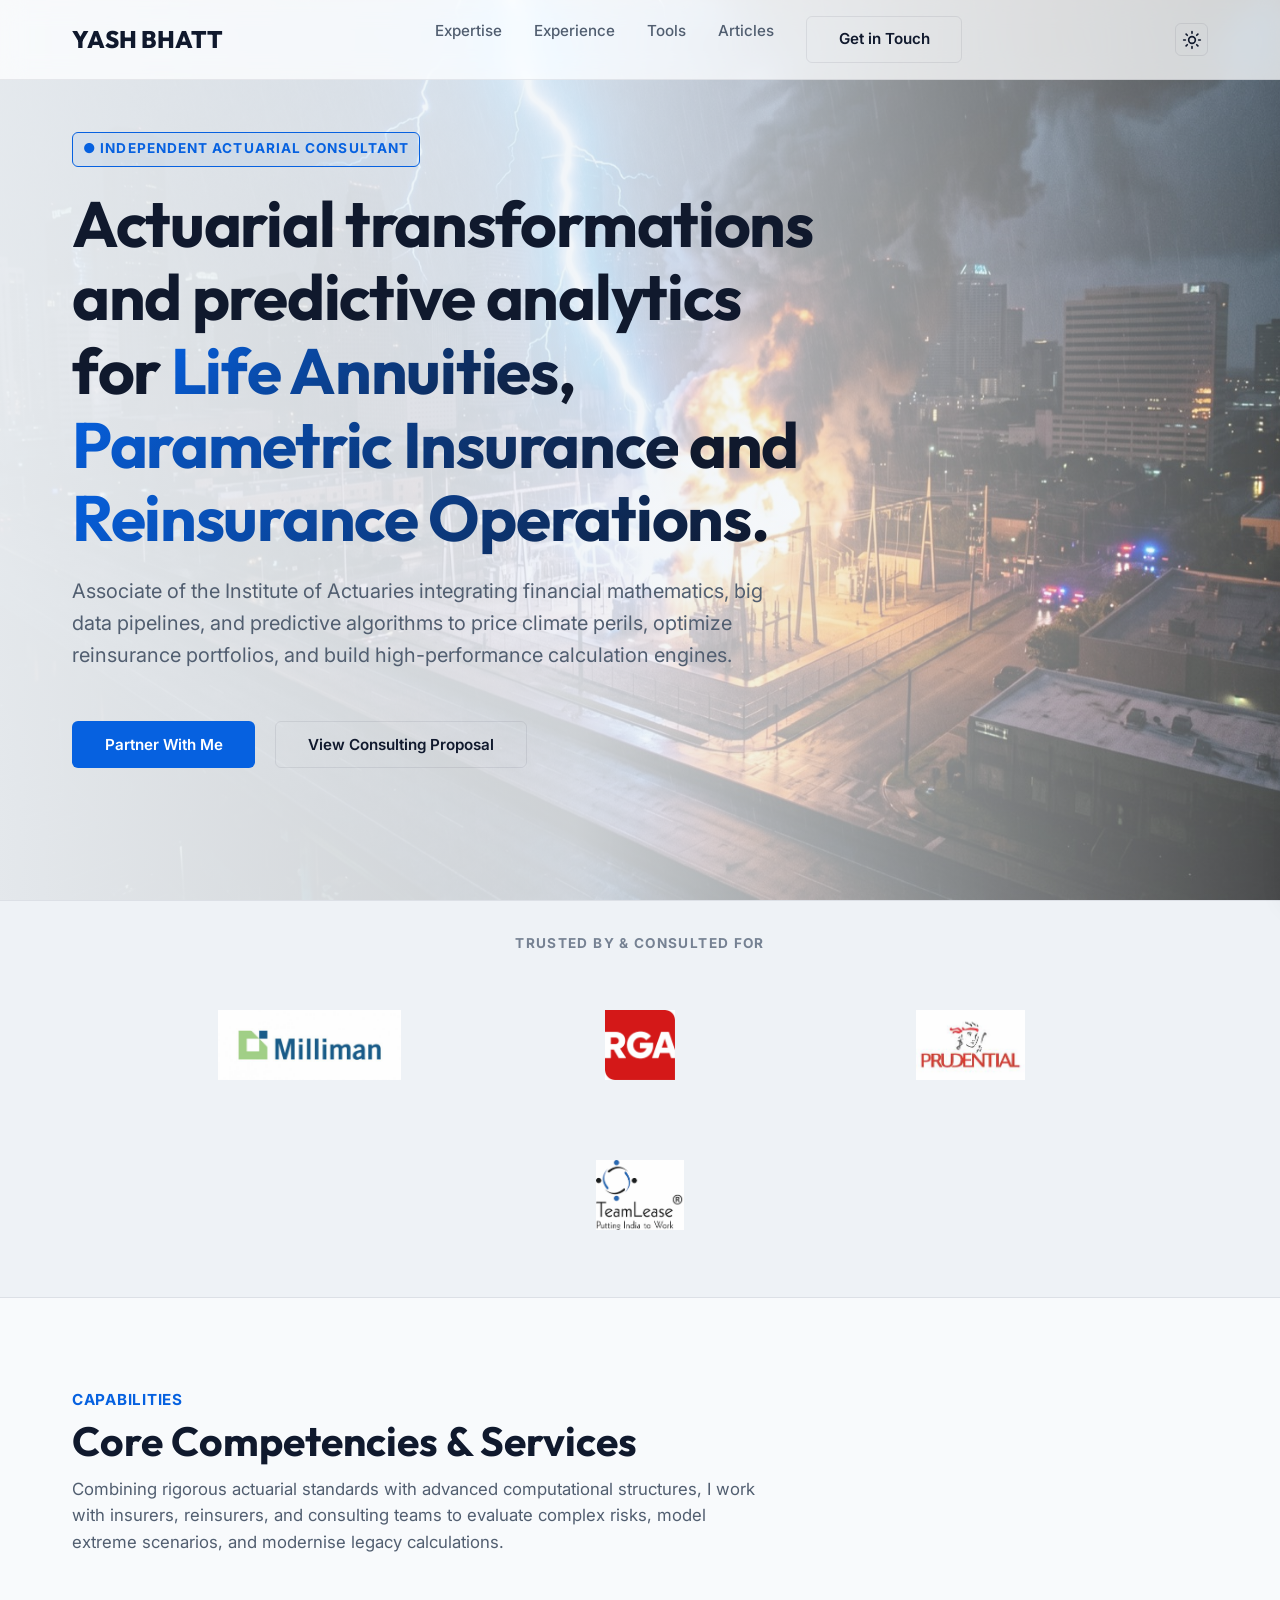
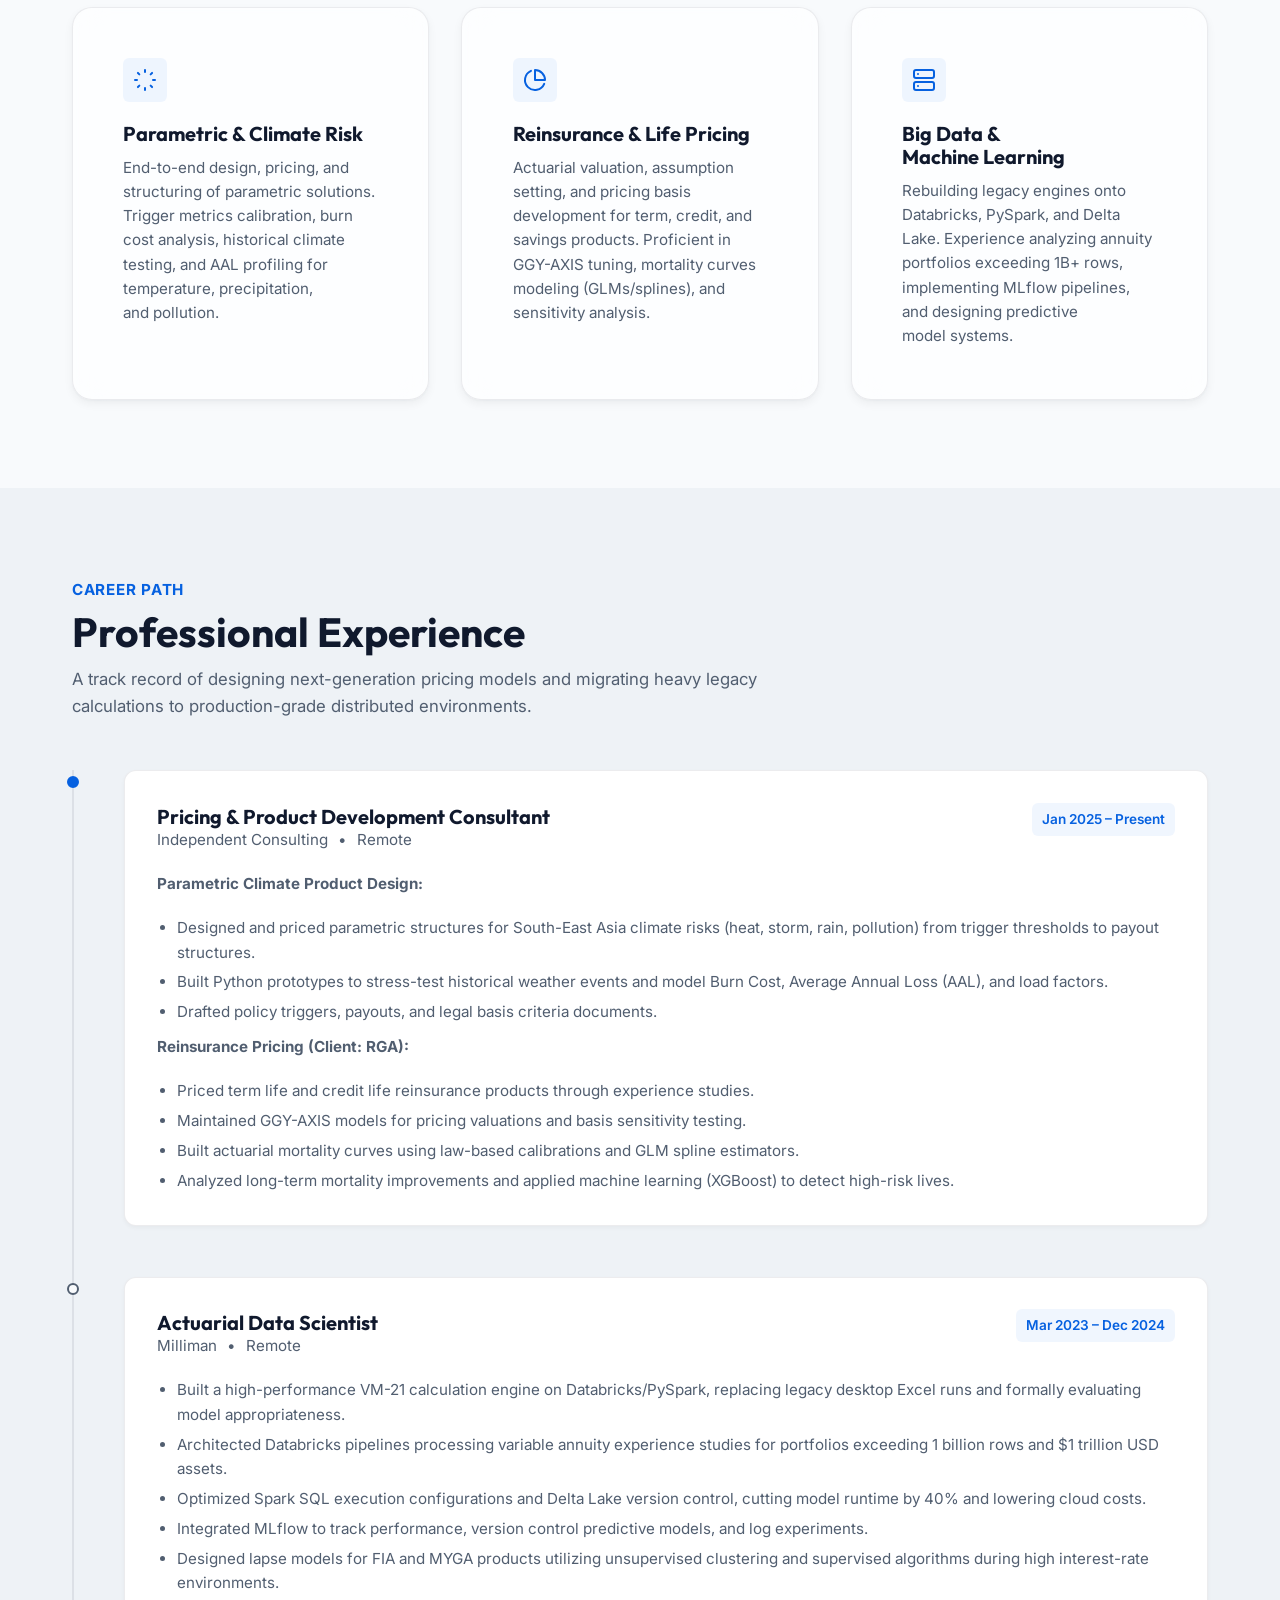
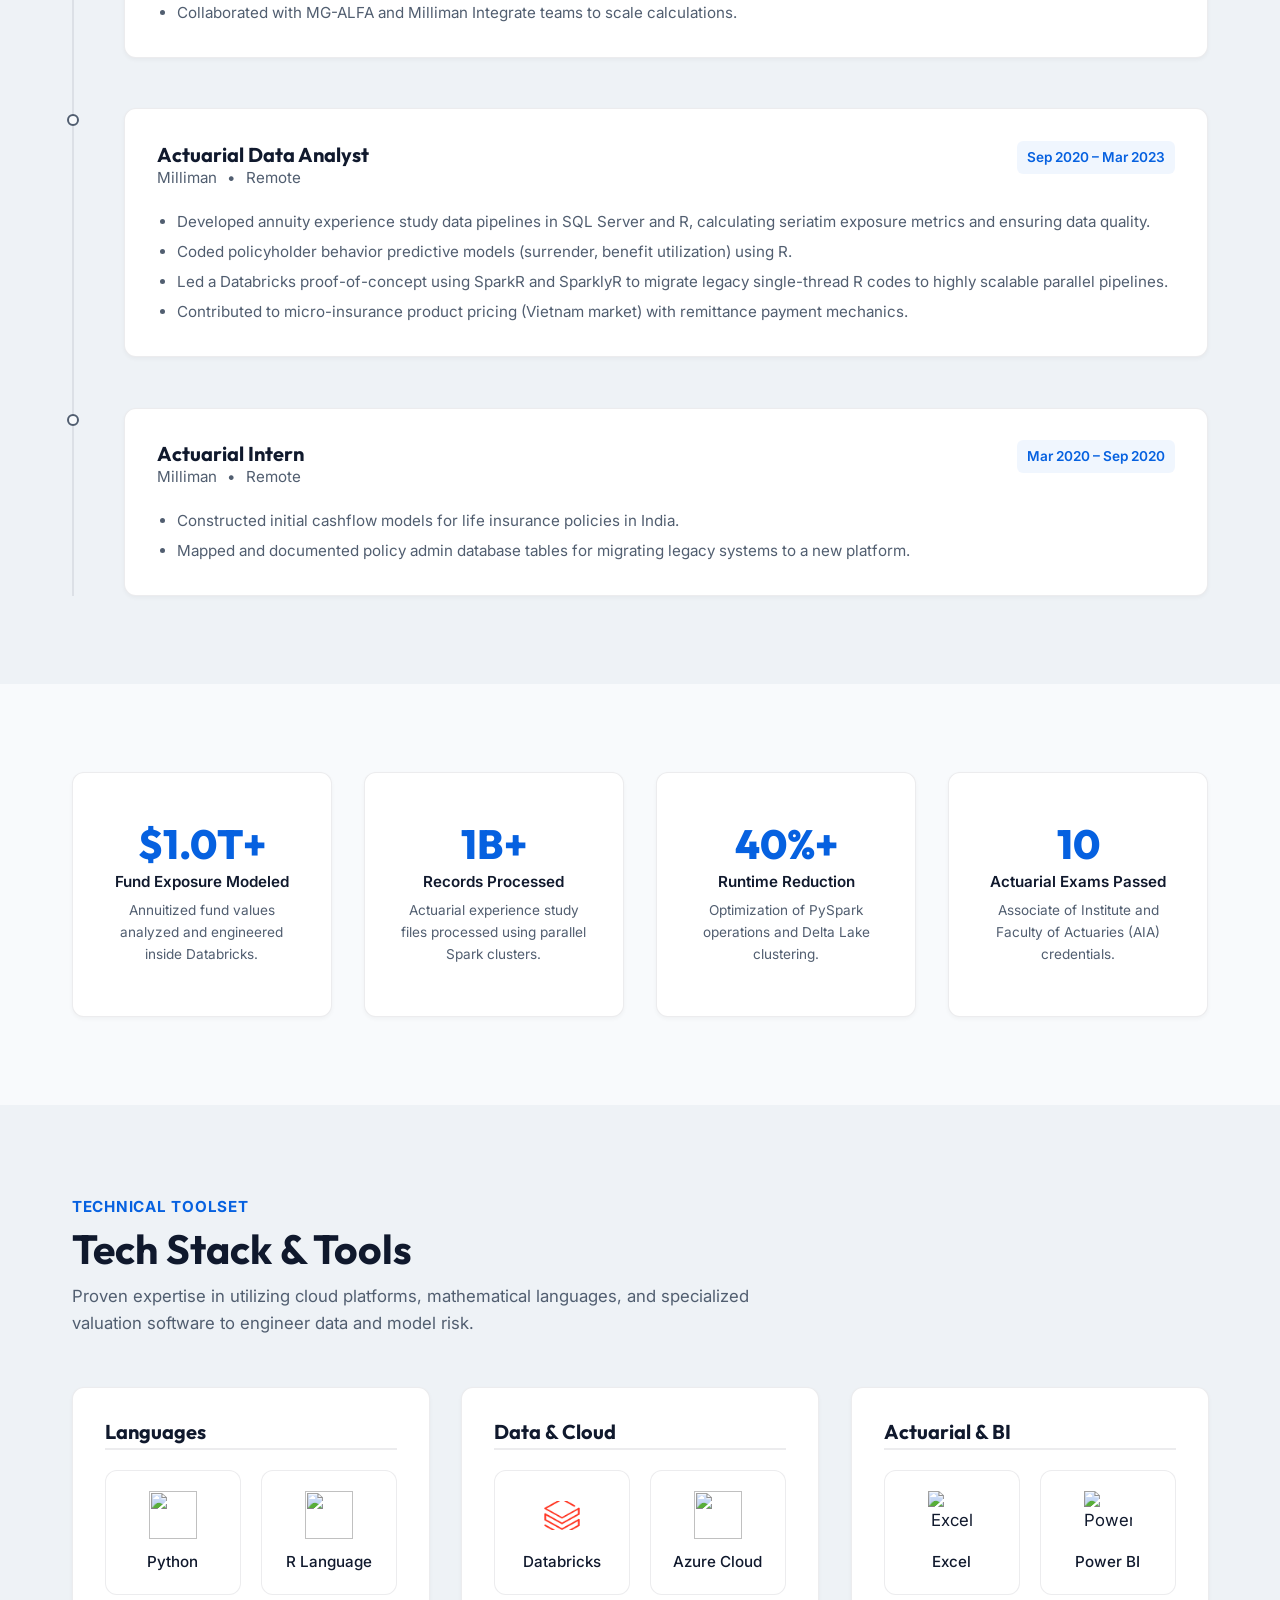
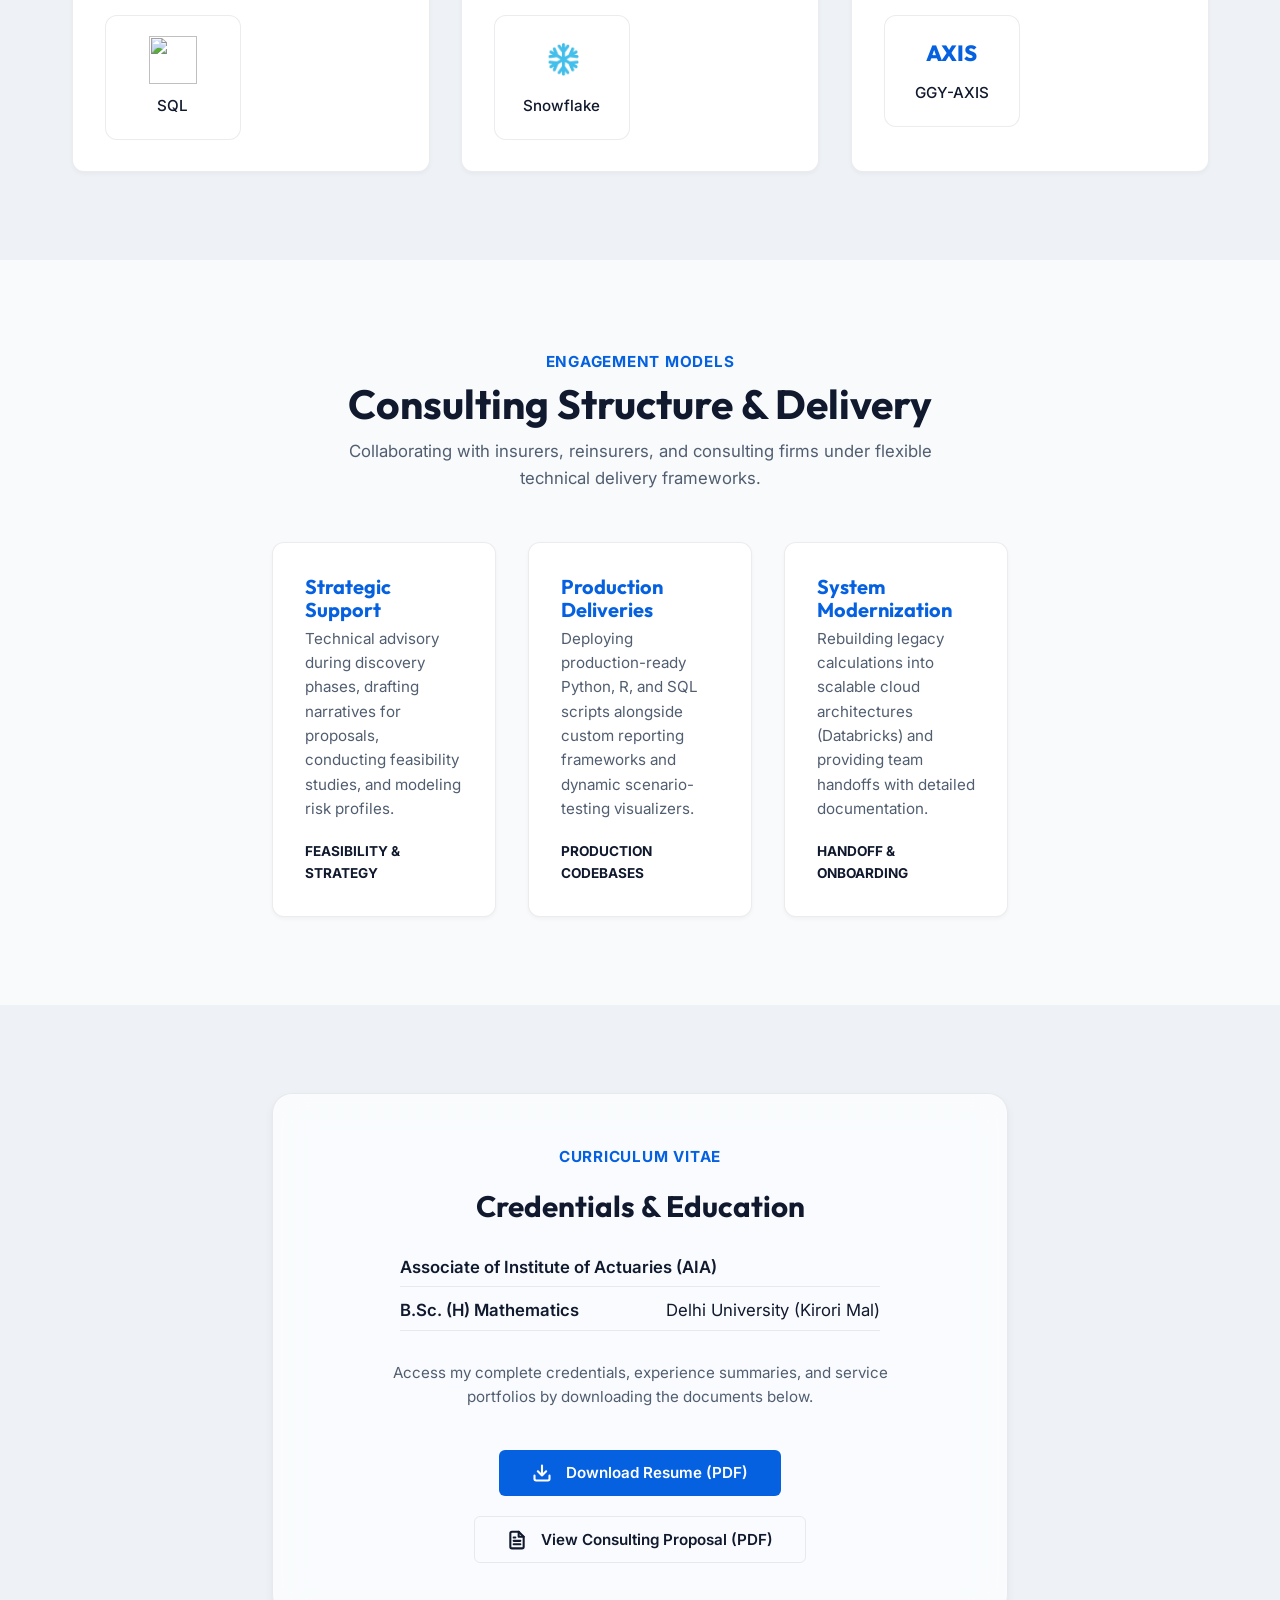
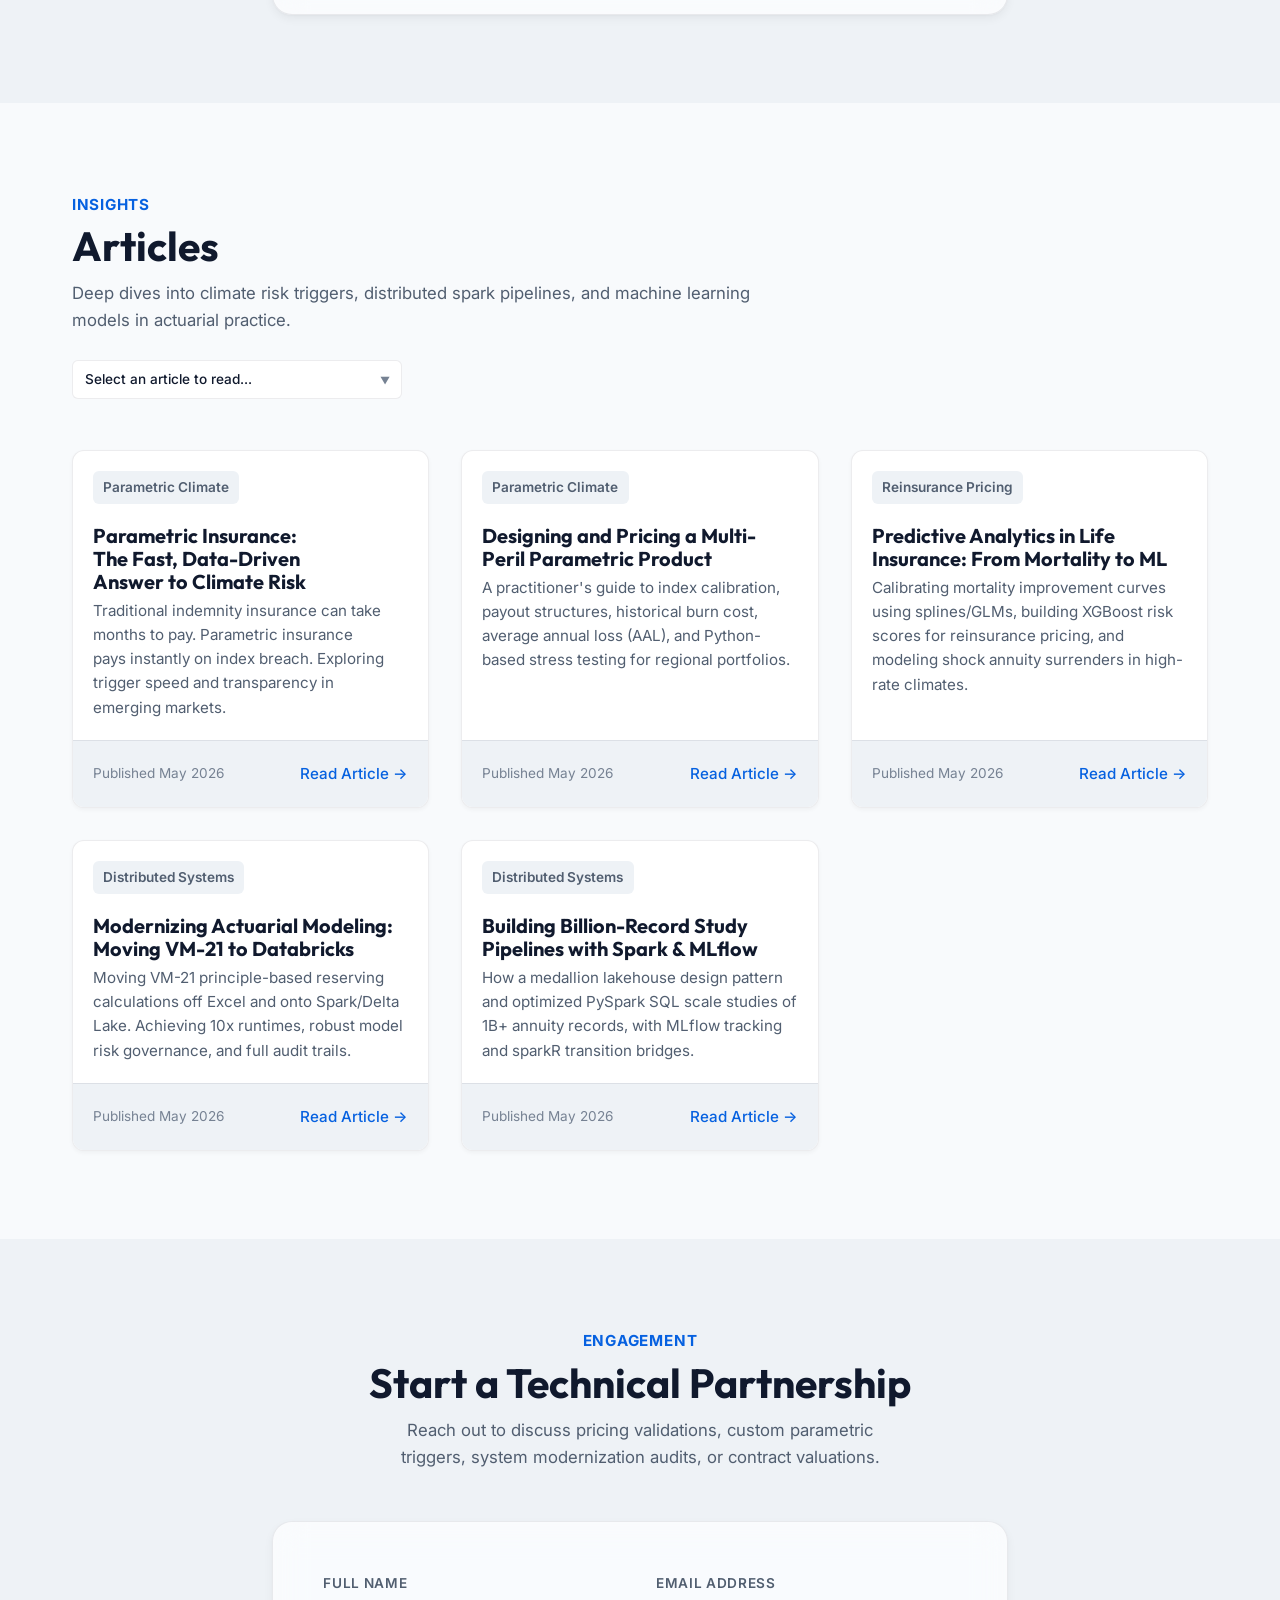
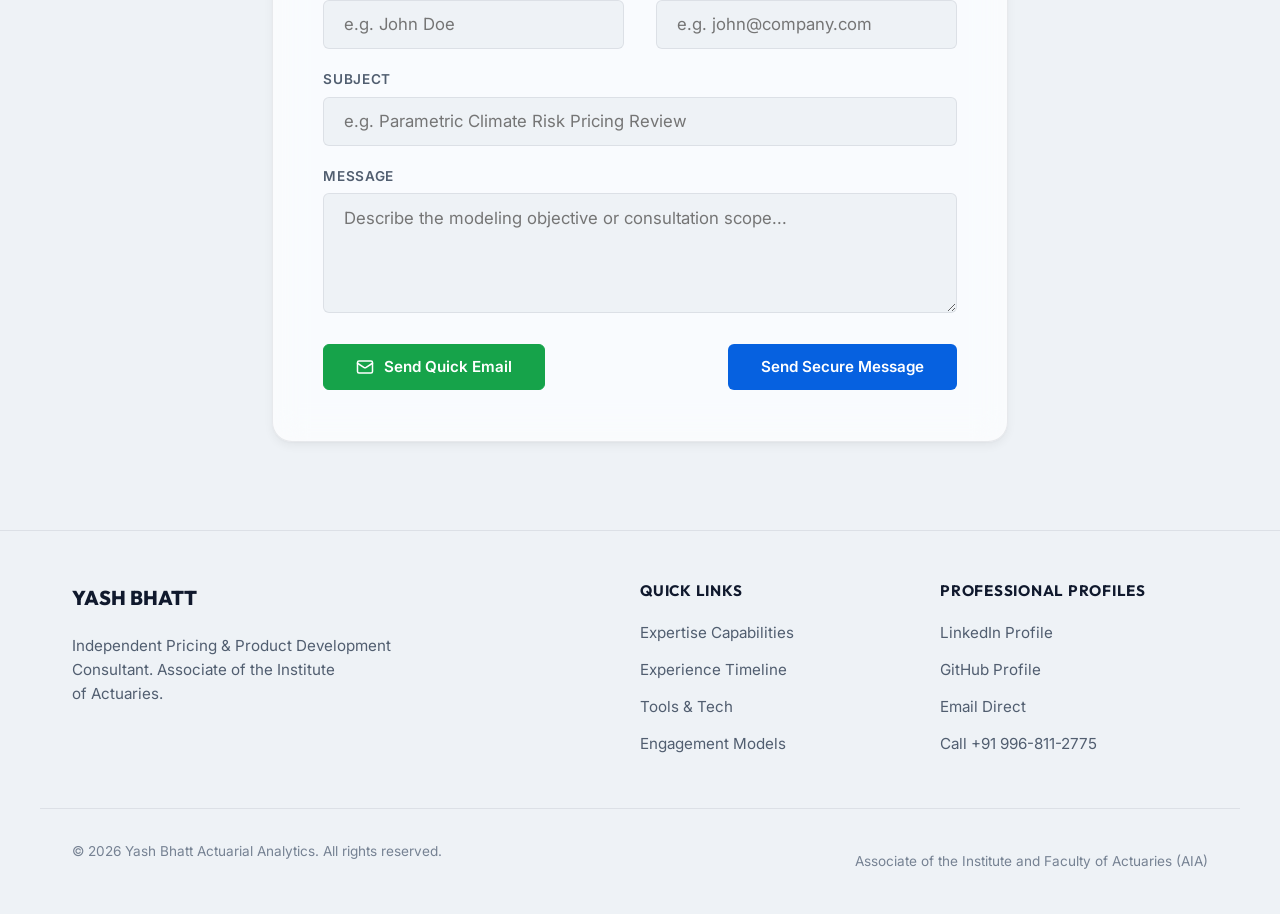
==== commit a3130c03: "major website fixes and addition of articles." ====
--- a/index.html
+++ b/index.html
@@ -7,11 +7,11 @@
   <title>Yash Bhatt | Actuarial Pricing & Analytics Consultant</title>
   
   <!-- CSS Stylesheet Modules -->
-  <link rel="stylesheet" href="css/variables.css">
-  <link rel="stylesheet" href="css/base.css">
-  <link rel="stylesheet" href="css/layout.css?v=1.1">
-  <link rel="stylesheet" href="css/components.css?v=1.1">
-  <link rel="stylesheet" href="css/animations.css">
+  <link rel="stylesheet" href="css/variables.css?v=1.4">
+  <link rel="stylesheet" href="css/base.css?v=1.4">
+  <link rel="stylesheet" href="css/layout.css?v=1.4">
+  <link rel="stylesheet" href="css/components.css?v=1.4">
+  <link rel="stylesheet" href="css/animations.css?v=1.4">
 
   <!-- Print Stylesheet for PDF CV Generation -->
   <style>
@@ -63,7 +63,16 @@
           <li><a href="#about" class="nav-link">Expertise</a></li>
           <li><a href="#experience" class="nav-link">Experience</a></li>
           <li><a href="#skills" class="nav-link">Tools</a></li>
-          <li><a href="#insights" class="nav-link">Insights</a></li>
+          <li class="nav-item dropdown">
+            <a href="#insights" class="nav-link dropdown-toggle">Articles</a>
+            <ul class="dropdown-menu">
+              <li><a href="articles/parametric-insurance-climate-risk.html" class="dropdown-item">1. Parametric Climate Risk</a></li>
+              <li><a href="articles/designing-pricing-multi-peril-parametric.html" class="dropdown-item">2. Designing Parametric Products</a></li>
+              <li><a href="articles/predictive-analytics-life-insurance.html" class="dropdown-item">3. Predictive Analytics in Life</a></li>
+              <li><a href="articles/modernizing-actuarial-modeling-vm21.html" class="dropdown-item">4. Modernizing VM-21 Reserving</a></li>
+              <li><a href="articles/billion-record-experience-study-spark.html" class="dropdown-item">5. Billion-Record Study Pipelines</a></li>
+            </ul>
+          </li>
           <li><a href="#contact" class="nav-link btn btn-secondary">Get in Touch</a></li>
         </ul>
       </nav>
@@ -98,7 +107,7 @@
         <li><a href="#about" class="mobile-nav-link">Expertise</a></li>
         <li><a href="#experience" class="mobile-nav-link">Experience</a></li>
         <li><a href="#skills" class="mobile-nav-link">Tools</a></li>
-        <li><a href="#insights" class="mobile-nav-link">Insights</a></li>
+        <li><a href="#insights" class="mobile-nav-link">Articles</a></li>
         <li><a href="#contact" class="mobile-nav-link">Contact</a></li>
       </ul>
     </nav>
@@ -151,19 +160,19 @@
         <div class="client-logo-wrapper">
           <!-- Milliman Logo -->
           <div class="client-logo-card" aria-label="Milliman">
-            <img src="assets/milliman_logo.svg" alt="Milliman Logo" class="client-logo-img">
+            <img src="assets/milliman_logo.png" alt="Milliman Logo" class="client-logo-img">
           </div>
           <!-- RGA Logo -->
           <div class="client-logo-card" aria-label="RGA">
-            <img src="assets/rga_logo.svg" alt="RGA Logo" class="client-logo-img">
+            <img src="assets/rga_logo.png" alt="RGA Logo" class="client-logo-img">
           </div>
           <!-- Prudential Logo -->
           <div class="client-logo-card" aria-label="Prudential">
-            <img src="assets/prudential_logo.svg" alt="Prudential Logo" class="client-logo-img">
+            <img src="assets/prudential_logo.png" alt="Prudential Logo" class="client-logo-img">
           </div>
           <!-- TeamLease Logo -->
           <div class="client-logo-card" aria-label="TeamLease">
-            <img src="assets/teamlease_logo_new.png" alt="TeamLease Logo" class="client-logo-img">
+            <img src="assets/teamlease_logo.png" alt="TeamLease Logo" class="client-logo-img">
           </div>
         </div>
       </div>
@@ -517,16 +526,12 @@
           
           <div style="display: flex; flex-direction: column; gap: var(--spacing-sm); margin-block: var(--spacing-sm); text-align: left; width: 100%; max-width: 480px; margin-inline: auto;">
             <div style="display: flex; justify-content: space-between; border-bottom: 1px solid var(--color-surface-border); padding-bottom: var(--spacing-xs);">
-              <span style="font-weight: 600;">Associate of Actuaries (AIA)</span>
-              <span style="color: var(--color-accent); font-weight: 700;">Exams CS1-2, CM1-2, CB1-3, CP1-3</span>
+              <span style="font-weight: 600;">Associate of Institute of Actuaries (AIA)</span>
+              <span></span>
             </div>
             <div style="display: flex; justify-content: space-between; border-bottom: 1px solid var(--color-surface-border); padding-bottom: var(--spacing-xs);">
               <span style="font-weight: 600;">B.Sc. (H) Mathematics</span>
               <span>Delhi University (Kirori Mal)</span>
-            </div>
-            <div style="display: flex; justify-content: space-between; border-bottom: 1px solid var(--color-surface-border); padding-bottom: var(--spacing-xs);">
-              <span style="font-weight: 600;">Senior Secondary (CBSE)</span>
-              <span>95% Class XII Score</span>
             </div>
           </div>
 
@@ -556,15 +561,30 @@
       </div>
     </section>
 
-    <!-- LinkedIn Featured Insights -->
+    <!-- Featured Insights & Articles Section -->
     <section class="section" id="insights">
       <div class="container">
         <div style="max-width: 700px; margin-bottom: var(--spacing-xl);">
-          <span style="color: var(--color-accent); font-weight: 700; font-size: var(--font-size-sm); text-transform: uppercase; letter-spacing: 0.05em;">Actuarial Thoughts</span>
-          <h2 style="font-size: var(--font-size-xxl); margin-block: var(--spacing-xs) var(--spacing-sm);">Featured Insights & Case Studies</h2>
-          <p style="color: var(--color-text-secondary);">
-            Explaining actuarial assumptions and computing pipelines through articles published on LinkedIn.
+          <span style="color: var(--color-accent); font-weight: 700; font-size: var(--font-size-sm); text-transform: uppercase; letter-spacing: 0.05em;">Insights</span>
+          <h2 style="font-size: var(--font-size-xxl); margin-block: var(--spacing-xs) var(--spacing-sm);">Articles</h2>
+          <p style="color: var(--color-text-secondary); margin-bottom: var(--spacing-md);">
+            Deep dives into climate risk triggers, distributed spark pipelines, and machine learning models in actuarial practice.
           </p>
+          
+          <!-- Quick Selection Dropdown -->
+          <div style="position: relative; display: inline-block; margin-top: var(--spacing-xs);">
+            <select onchange="if(this.value) window.location.href=this.value" style="background-color: var(--color-surface); color: var(--color-text-primary); border: 1px solid var(--color-surface-border); padding: 8px 32px 8px 12px; border-radius: var(--radius-sm); font-size: var(--font-size-xs); cursor: pointer; appearance: none; -webkit-appearance: none; font-weight: 500; min-width: 280px; outline: none; transition: border-color 0.2s;">
+              <option value="" selected disabled>Select an article to read...</option>
+              <option value="articles/parametric-insurance-climate-risk.html">1. Parametric Insurance & Climate Risk</option>
+              <option value="articles/designing-pricing-multi-peril-parametric.html">2. Designing & Pricing Parametric Products</option>
+              <option value="articles/predictive-analytics-life-insurance.html">3. Predictive Analytics in Life Insurance</option>
+              <option value="articles/modernizing-actuarial-modeling-vm21.html">4. Modernizing Actuarial Modeling (VM-21)</option>
+              <option value="articles/billion-record-experience-study-spark.html">5. Billion-Record Experience Study Pipelines</option>
+            </select>
+            <div style="position: absolute; right: 12px; top: 50%; transform: translateY(-50%); pointer-events: none; color: var(--color-text-muted); font-size: 10px;">
+              ▼
+            </div>
+          </div>
         </div>
 
         <div class="grid grid-3">
@@ -572,29 +592,29 @@
           <div class="insight-card scroll-reveal">
             <span class="insight-badge">Parametric Climate</span>
             <div class="insight-content">
-              <h3 class="insight-title">Trigger Mechanics & Basis Risk in Climate Parametrics</h3>
+              <h3 class="insight-title">Parametric Insurance: The Fast, Data-Driven Answer to Climate Risk</h3>
               <p class="insight-excerpt">
-                How triggers (heat, rain, air quality) are structured for South-East Asian peril programs. Analyzing historical correlation indexes and burn cost loadings to minimize basis mismatch risk.
+                Traditional indemnity insurance can take months to pay. Parametric insurance pays instantly on index breach. Exploring trigger speed and transparency in emerging markets.
               </p>
             </div>
             <div class="insight-footer">
               <span class="insight-date">Published May 2026</span>
-              <a href="https://linkedin.com/in/yashbhatt28" class="btn btn-link" target="_blank" rel="noopener">Read on LinkedIn →</a>
+              <a href="articles/parametric-insurance-climate-risk.html" class="btn btn-link">Read Article &rarr;</a>
             </div>
           </div>
 
           <!-- Article 2 -->
           <div class="insight-card scroll-reveal">
-            <span class="insight-badge">Distributed Systems</span>
+            <span class="insight-badge">Parametric Climate</span>
             <div class="insight-content">
-              <h3 class="insight-title">Scaling 1 Billion Annuity Records on PySpark</h3>
+              <h3 class="insight-title">Designing and Pricing a Multi-Peril Parametric Product</h3>
               <p class="insight-excerpt">
-                A breakdown of model migrations from legacy systems to Databricks/Delta Lake. How query optimizations and cluster layout reductions cut pricing computation runs by over 40%.
+                A practitioner's guide to index calibration, payout structures, historical burn cost, average annual loss (AAL), and Python-based stress testing for regional portfolios.
               </p>
             </div>
             <div class="insight-footer">
-              <span class="insight-date">Published Mar 2026</span>
-              <a href="https://linkedin.com/in/yashbhatt28" class="btn btn-link" target="_blank" rel="noopener">Read on LinkedIn →</a>
+              <span class="insight-date">Published May 2026</span>
+              <a href="articles/designing-pricing-multi-peril-parametric.html" class="btn btn-link">Read Article &rarr;</a>
             </div>
           </div>
 
@@ -602,14 +622,44 @@
           <div class="insight-card scroll-reveal">
             <span class="insight-badge">Reinsurance Pricing</span>
             <div class="insight-content">
-              <h3 class="insight-title">Mortality Improvement Curve Smoothing</h3>
+              <h3 class="insight-title">Predictive Analytics in Life Insurance: From Mortality to ML</h3>
               <p class="insight-excerpt">
-                Calibrating long-term mortality basis vectors using GLM splines and standard mortality laws. A technical look at using XGBoost to detect life table risk relativities.
+                Calibrating mortality improvement curves using splines/GLMs, building XGBoost risk scores for reinsurance pricing, and modeling shock annuity surrenders in high-rate climates.
               </p>
             </div>
             <div class="insight-footer">
-              <span class="insight-date">Published Jan 2026</span>
-              <a href="https://linkedin.com/in/yashbhatt28" class="btn btn-link" target="_blank" rel="noopener">Read on LinkedIn →</a>
+              <span class="insight-date">Published May 2026</span>
+              <a href="articles/predictive-analytics-life-insurance.html" class="btn btn-link">Read Article &rarr;</a>
+            </div>
+          </div>
+
+          <!-- Article 4 -->
+          <div class="insight-card scroll-reveal">
+            <span class="insight-badge">Distributed Systems</span>
+            <div class="insight-content">
+              <h3 class="insight-title">Modernizing Actuarial Modeling: Moving VM-21 to Databricks</h3>
+              <p class="insight-excerpt">
+                Moving VM-21 principle-based reserving calculations off Excel and onto Spark/Delta Lake. Achieving 10x runtimes, robust model risk governance, and full audit trails.
+              </p>
+            </div>
+            <div class="insight-footer">
+              <span class="insight-date">Published May 2026</span>
+              <a href="articles/modernizing-actuarial-modeling-vm21.html" class="btn btn-link">Read Article &rarr;</a>
+            </div>
+          </div>
+
+          <!-- Article 5 -->
+          <div class="insight-card scroll-reveal">
+            <span class="insight-badge">Distributed Systems</span>
+            <div class="insight-content">
+              <h3 class="insight-title">Building Billion-Record Study Pipelines with Spark & MLflow</h3>
+              <p class="insight-excerpt">
+                How a medallion lakehouse design pattern and optimized PySpark SQL scale studies of 1B+ annuity records, with MLflow tracking and sparkR transition bridges.
+              </p>
+            </div>
+            <div class="insight-footer">
+              <span class="insight-date">Published May 2026</span>
+              <a href="articles/billion-record-experience-study-spark.html" class="btn btn-link">Read Article &rarr;</a>
             </div>
           </div>
         </div>
@@ -713,7 +763,7 @@
   </footer>
 
   <!-- Scripts -->
-  <script src="js/main.js?v=1.1"></script>
-  <script src="js/scroll-effects.js?v=1.1"></script>
+  <script src="js/main.js?v=1.4"></script>
+  <script src="js/scroll-effects.js?v=1.4"></script>
 </body>
 </html>
--- a/css/layout.css
+++ b/css/layout.css
@@ -86,7 +86,7 @@
   .logo {
     font-family: var(--font-heading);
     font-weight: 800;
-    font-size: var(--font-size-md);
+    font-size: var(--font-size-lg);
     color: var(--color-text-primary);
     display: flex;
     align-items: center;
@@ -318,11 +318,78 @@
     background-color: var(--color-bg-alt);
     opacity: 0;
     transition: opacity 1.5s ease-in-out;
-    z-index: 0;
+    z-index: 1;
+  }
+
+  .hero-slide.outgoing {
+    opacity: 1;
+    z-index: 1;
   }
 
   .hero-slide.active {
     opacity: 1;
-    z-index: 1;
-  }
-}
+    z-index: 2;
+  }
+}
+
+/* ==========================================================================
+   Header Dropdown Menu Styles
+   ========================================================================== */
+.nav-list li {
+  position: relative;
+}
+
+.dropdown-menu {
+  position: absolute;
+  top: 100%;
+  left: 50%;
+  transform: translateX(-50%) translateY(10px);
+  background-color: var(--color-surface);
+  border: 1px solid var(--color-surface-border);
+  border-radius: var(--radius-sm);
+  padding: var(--spacing-xs) 0;
+  min-width: 250px;
+  box-shadow: var(--shadow-lg);
+  opacity: 0;
+  visibility: hidden;
+  transition: opacity 0.2s ease, transform 0.2s ease, visibility 0.2s;
+  z-index: 100;
+  list-style: none;
+  margin: 0;
+}
+
+.nav-list li:hover .dropdown-menu,
+.nav-list li:focus-within .dropdown-menu {
+  opacity: 1;
+  visibility: visible;
+  transform: translateX(-50%) translateY(0);
+}
+
+.dropdown-item {
+  display: block;
+  padding: var(--spacing-xs) var(--spacing-md);
+  color: var(--color-text-secondary);
+  font-size: var(--font-size-xs);
+  text-decoration: none;
+  font-weight: 500;
+  transition: background-color 0.2s, color 0.2s;
+  text-align: left;
+  white-space: nowrap;
+}
+
+.dropdown-item:hover,
+.dropdown-item:focus {
+  background-color: var(--color-accent-subtle);
+  color: var(--color-accent);
+}
+
+.dropdown-toggle::after {
+  content: ' ▾';
+  font-size: 0.85em;
+  color: var(--color-text-muted);
+  transition: color 0.2s;
+}
+
+.dropdown-toggle:hover::after {
+  color: var(--color-accent);
+}
--- a/css/components.css
+++ b/css/components.css
@@ -253,8 +253,8 @@
     display: flex;
     align-items: center;
     justify-content: center;
-    height: 110px;
-    width: 300px;
+    height: 100px;
+    width: 280px;
     transition: transform var(--transition-normal);
   }
 
@@ -276,6 +276,8 @@
   .client-logo-img {
     max-width: 100%;
     max-height: 100%;
+    height: 70px;
+    width: auto;
     object-fit: contain;
     transition: transform var(--transition-normal), filter var(--transition-normal), opacity var(--transition-normal);
     opacity: 0.9;
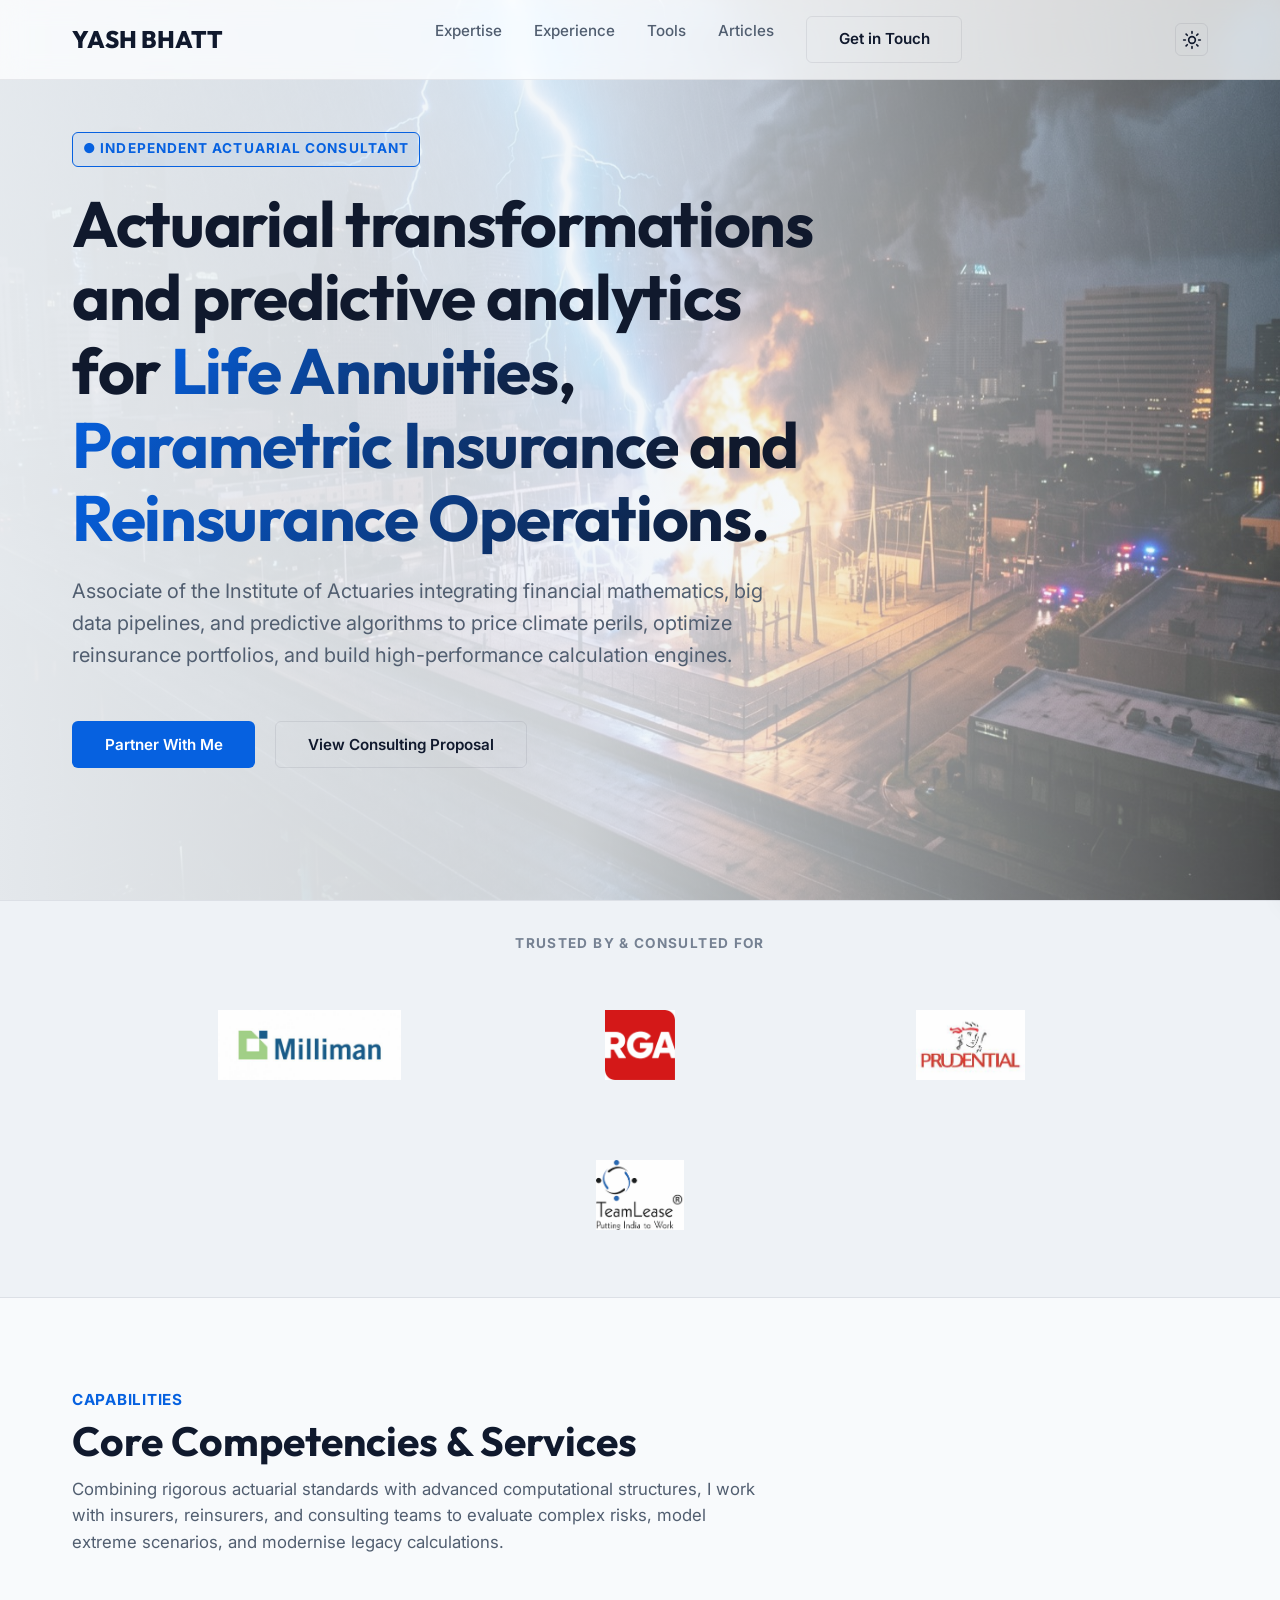
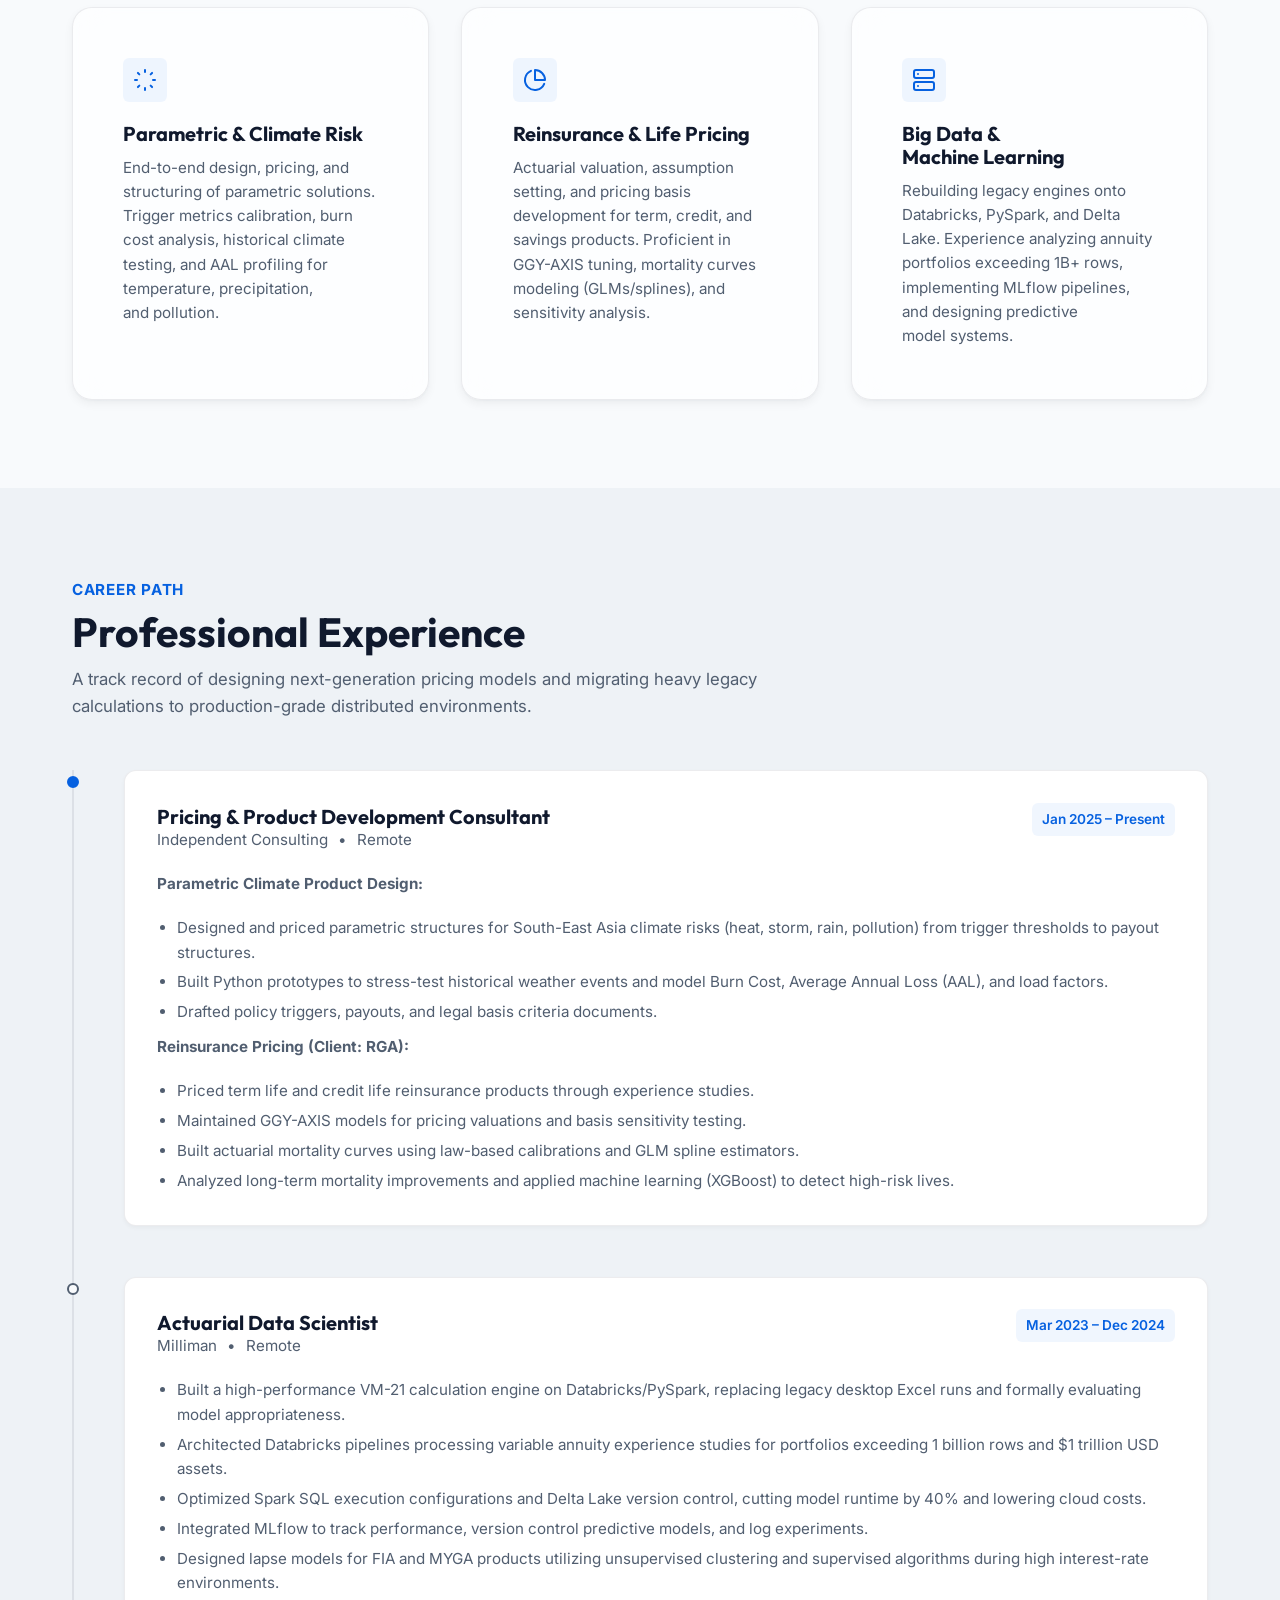
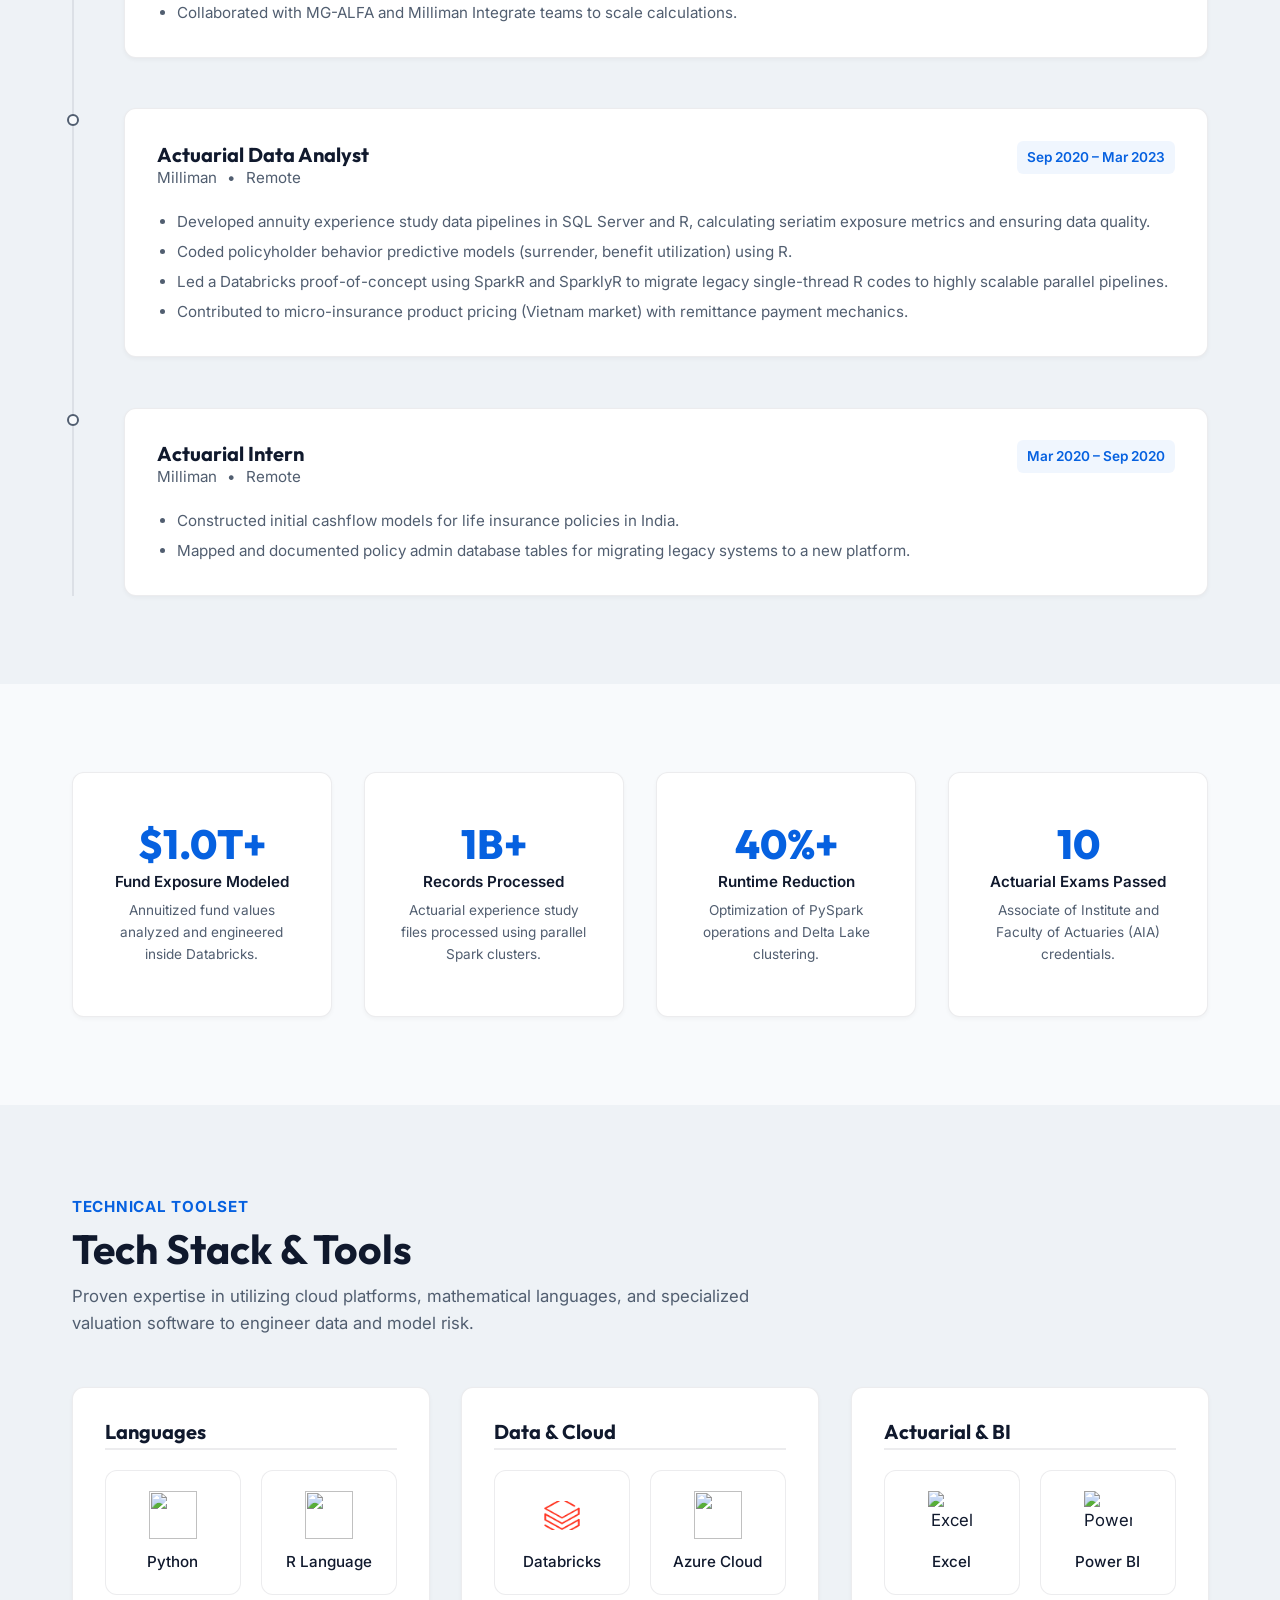
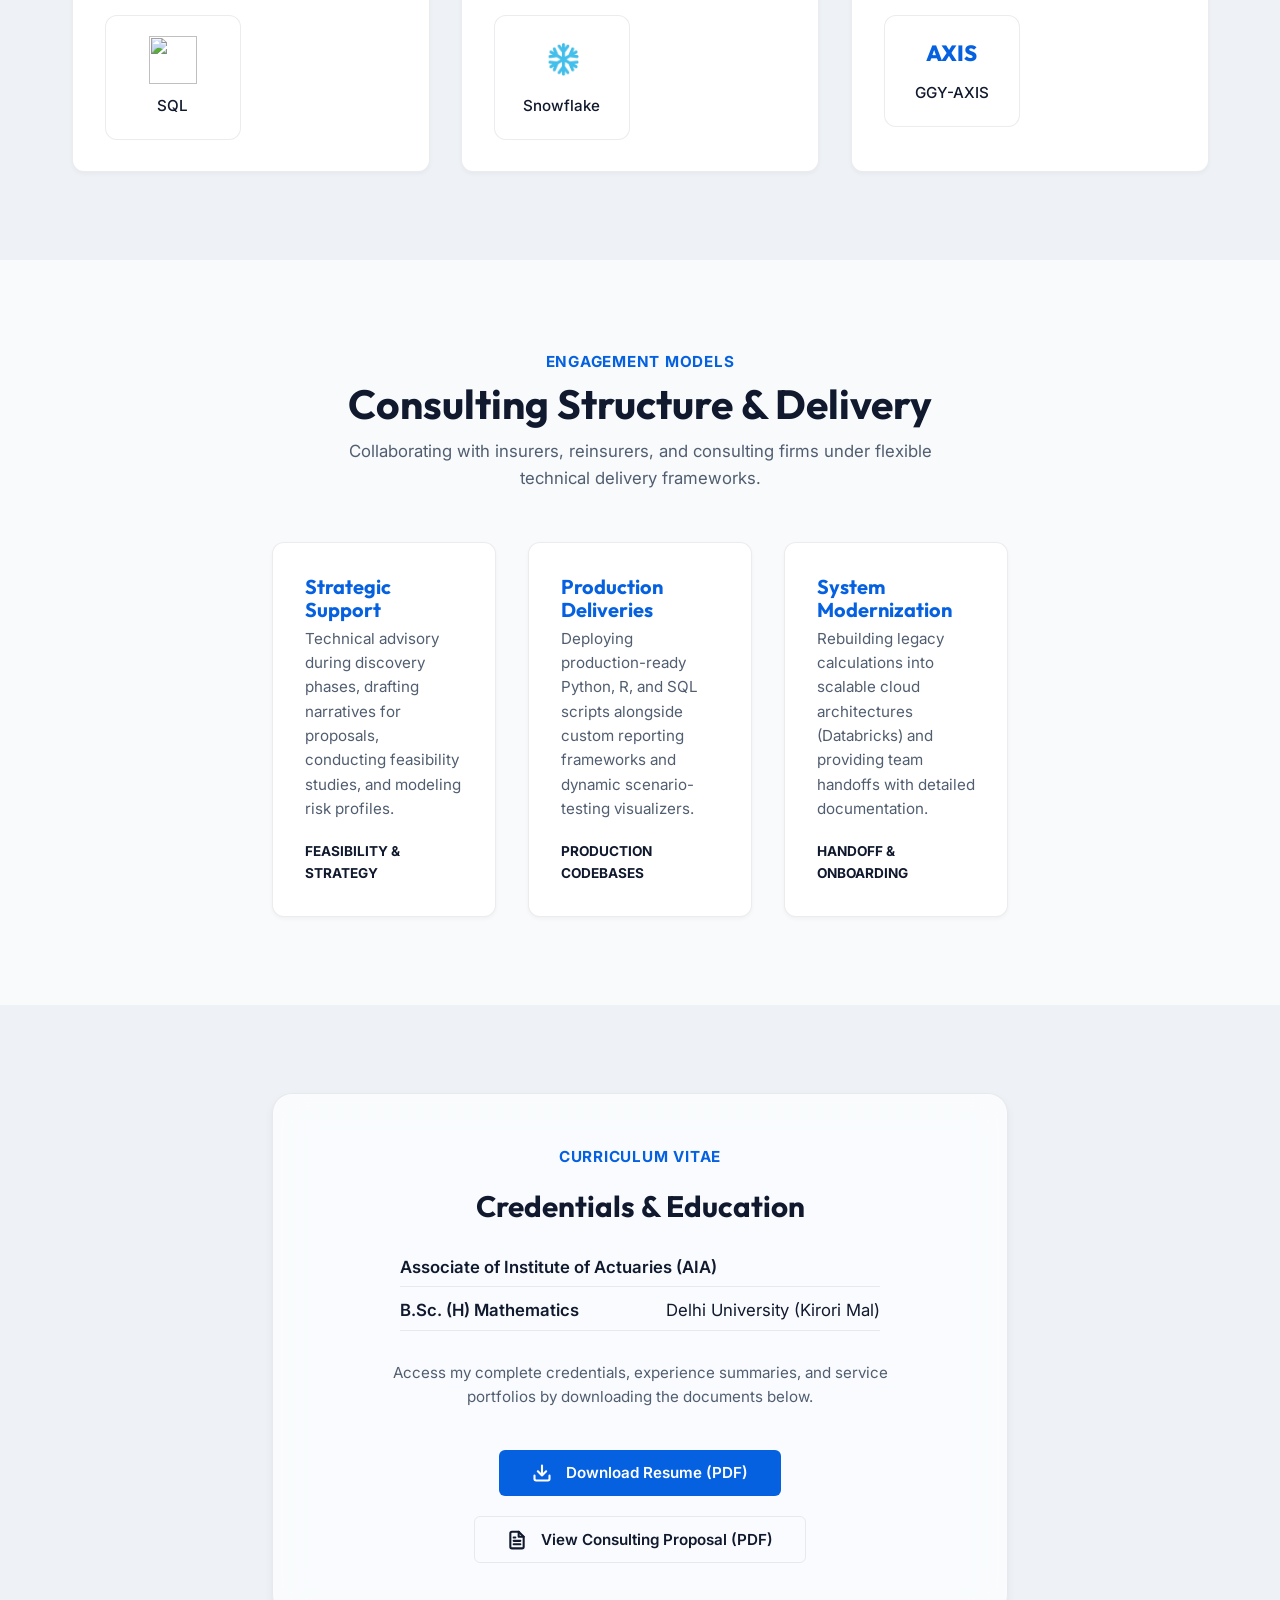
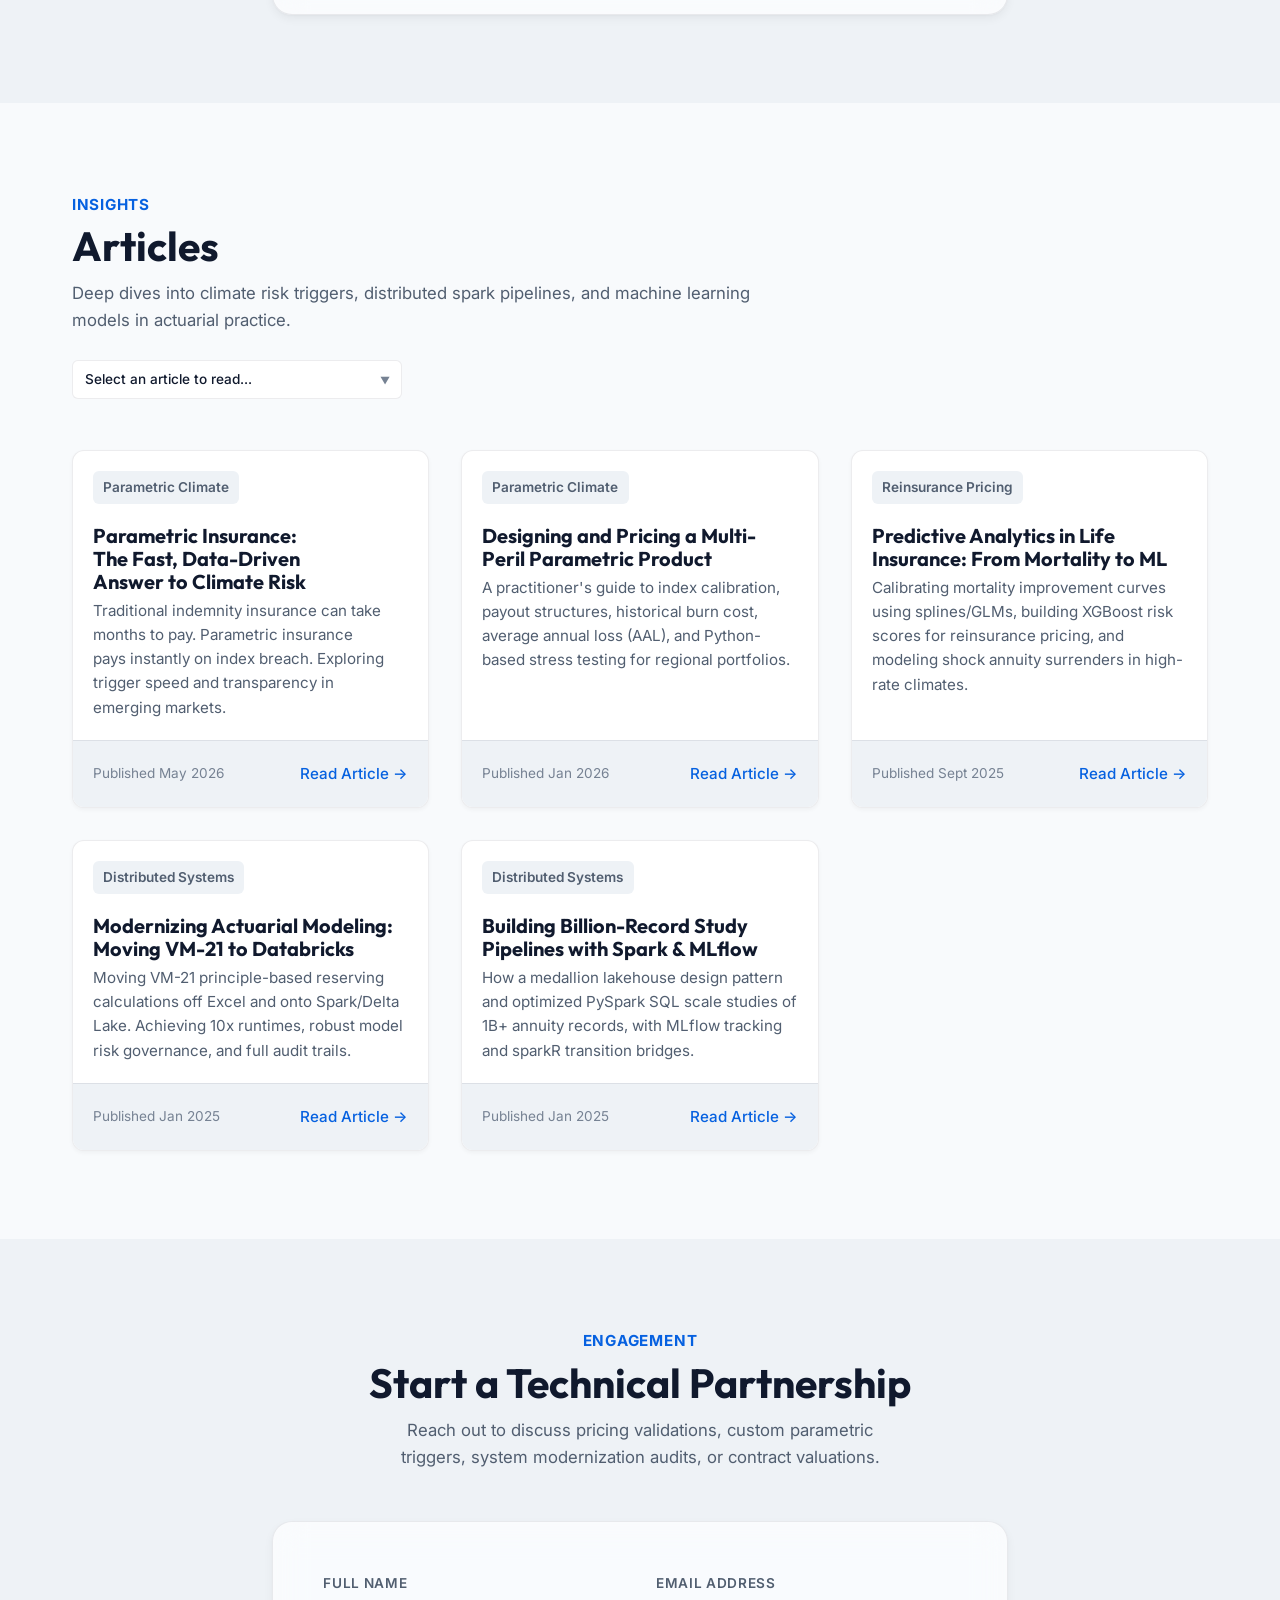
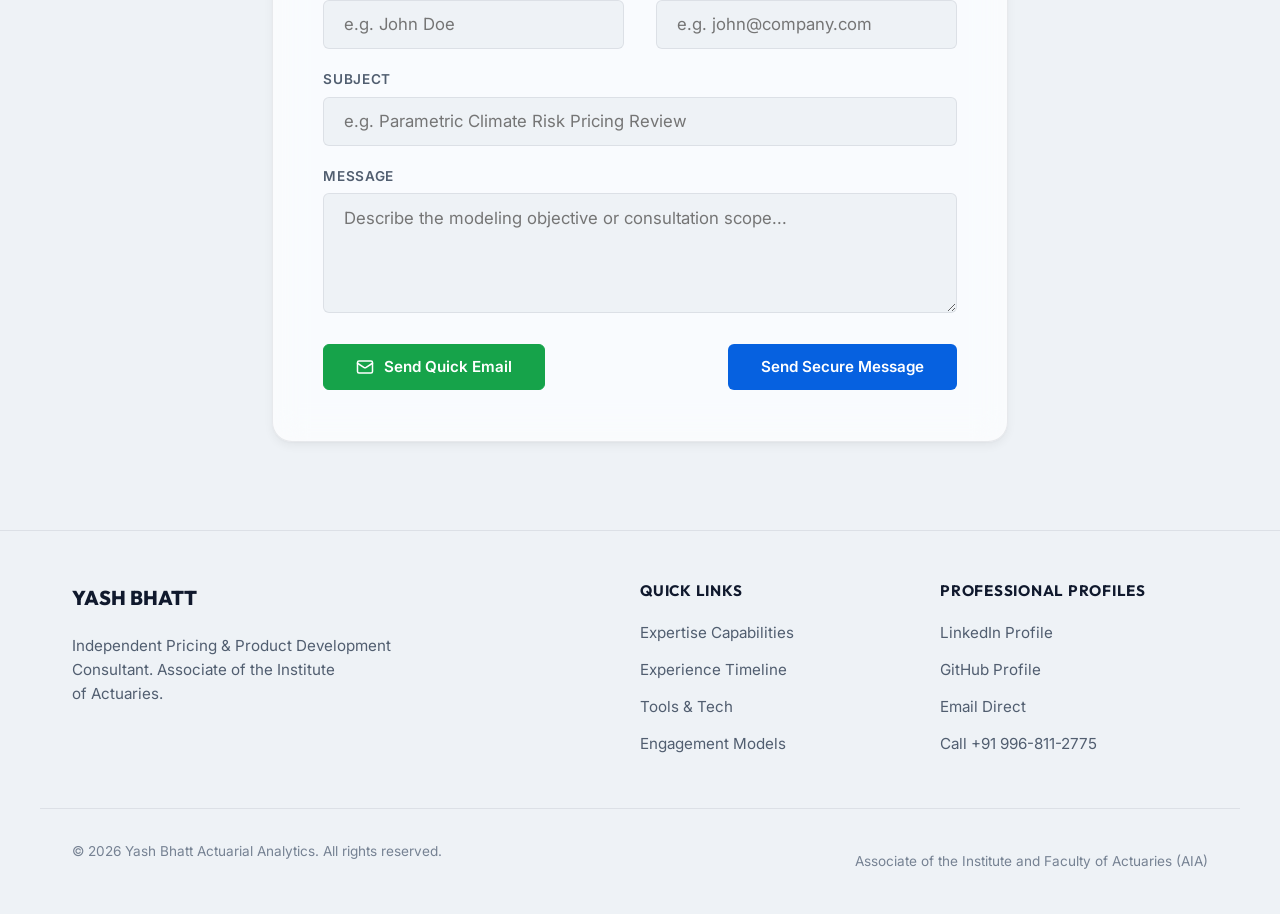
==== commit cae16974: "date changes in index" ====
--- a/index.html
+++ b/index.html
@@ -613,7 +613,7 @@
               </p>
             </div>
             <div class="insight-footer">
-              <span class="insight-date">Published May 2026</span>
+              <span class="insight-date">Published Jan 2026</span>
               <a href="articles/designing-pricing-multi-peril-parametric.html" class="btn btn-link">Read Article &rarr;</a>
             </div>
           </div>
@@ -628,7 +628,7 @@
               </p>
             </div>
             <div class="insight-footer">
-              <span class="insight-date">Published May 2026</span>
+              <span class="insight-date">Published Sept 2025</span>
               <a href="articles/predictive-analytics-life-insurance.html" class="btn btn-link">Read Article &rarr;</a>
             </div>
           </div>
@@ -643,7 +643,7 @@
               </p>
             </div>
             <div class="insight-footer">
-              <span class="insight-date">Published May 2026</span>
+              <span class="insight-date">Published Jan 2025</span>
               <a href="articles/modernizing-actuarial-modeling-vm21.html" class="btn btn-link">Read Article &rarr;</a>
             </div>
           </div>
@@ -658,7 +658,7 @@
               </p>
             </div>
             <div class="insight-footer">
-              <span class="insight-date">Published May 2026</span>
+              <span class="insight-date">Published Jan 2025</span>
               <a href="articles/billion-record-experience-study-spark.html" class="btn btn-link">Read Article &rarr;</a>
             </div>
           </div>
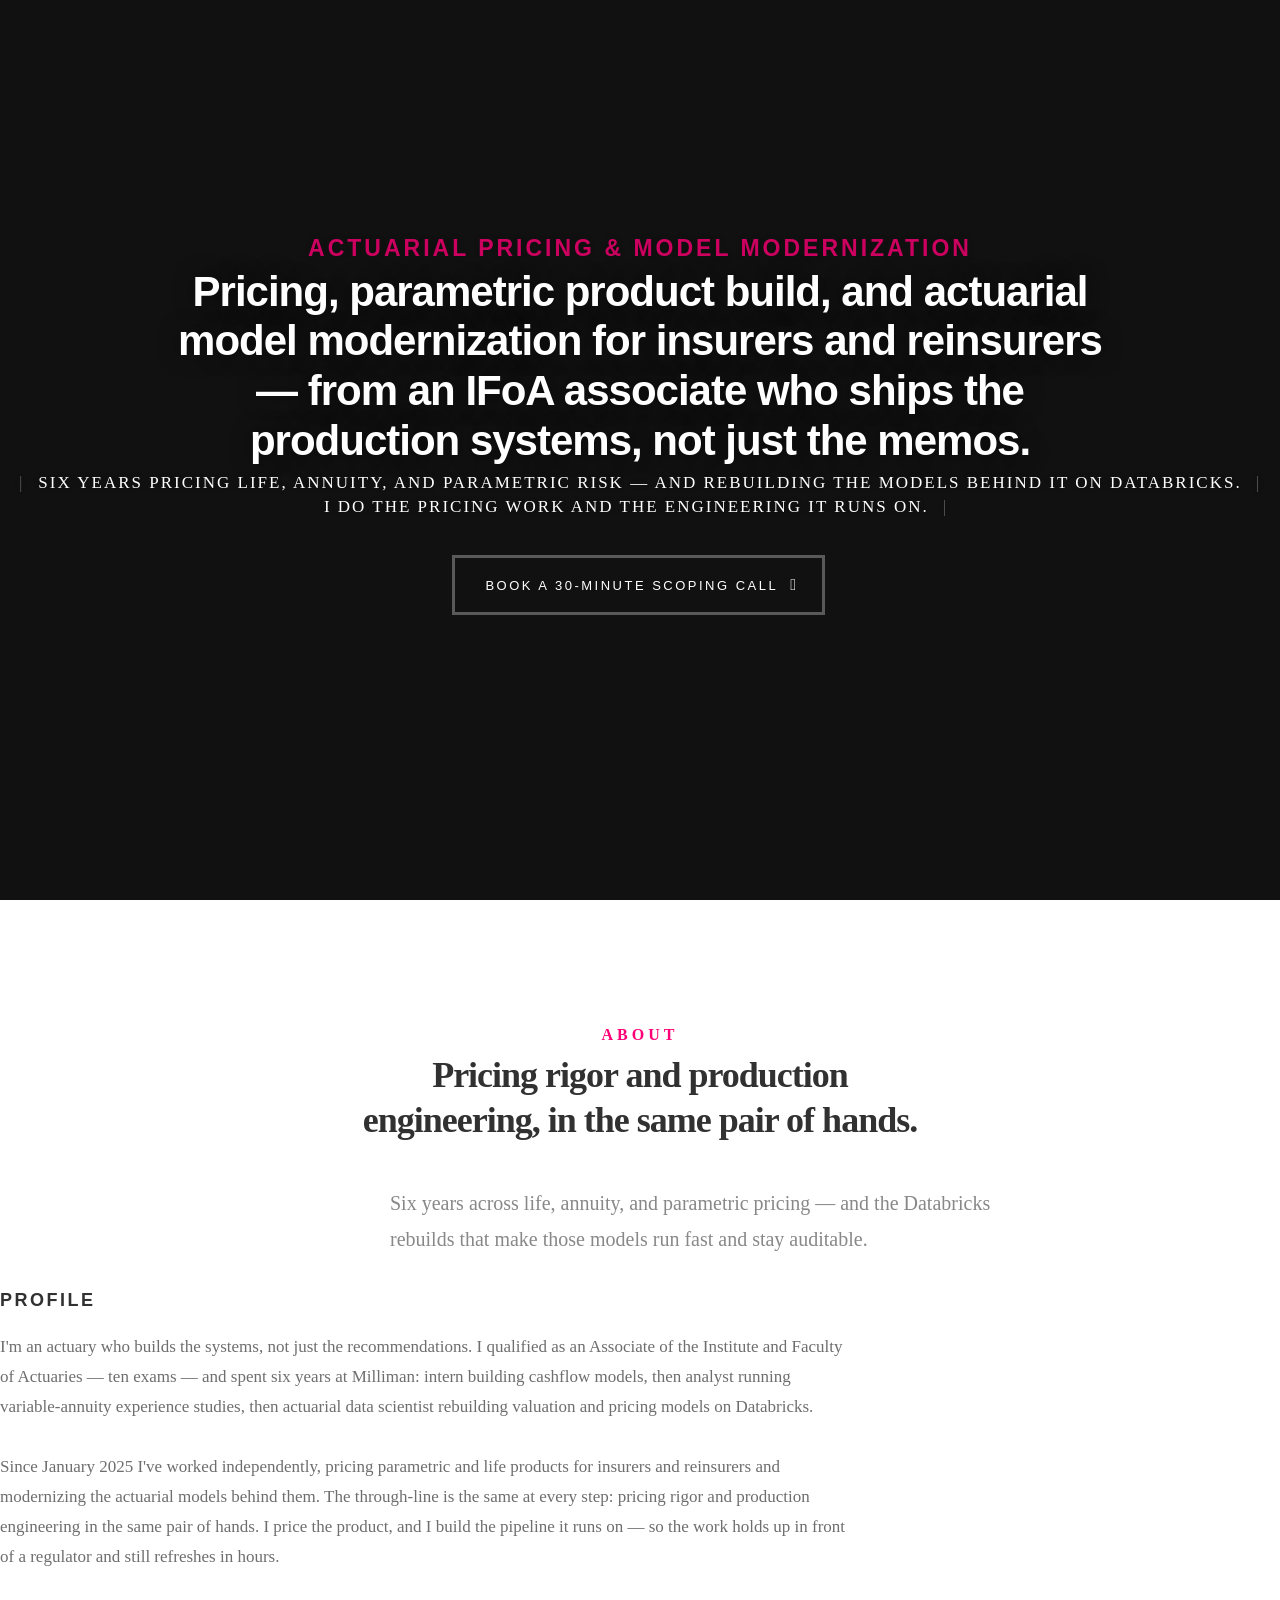
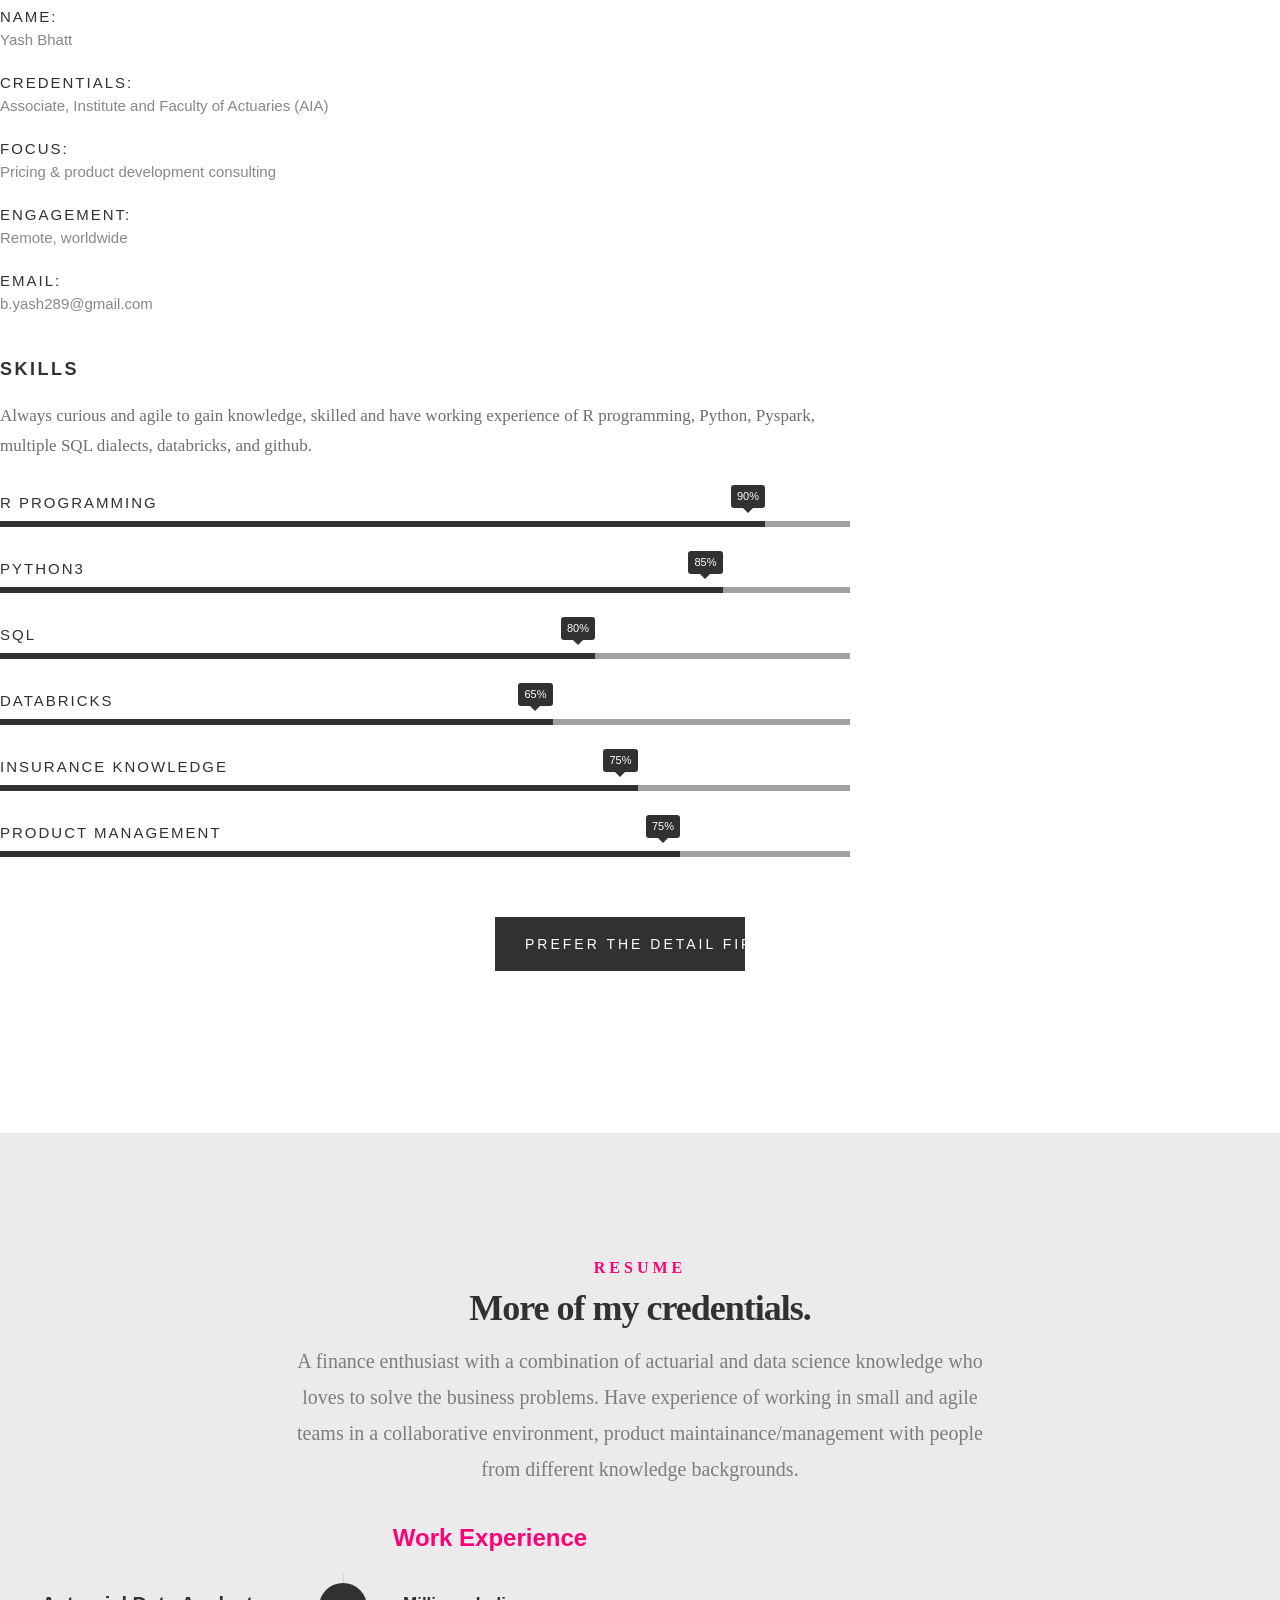
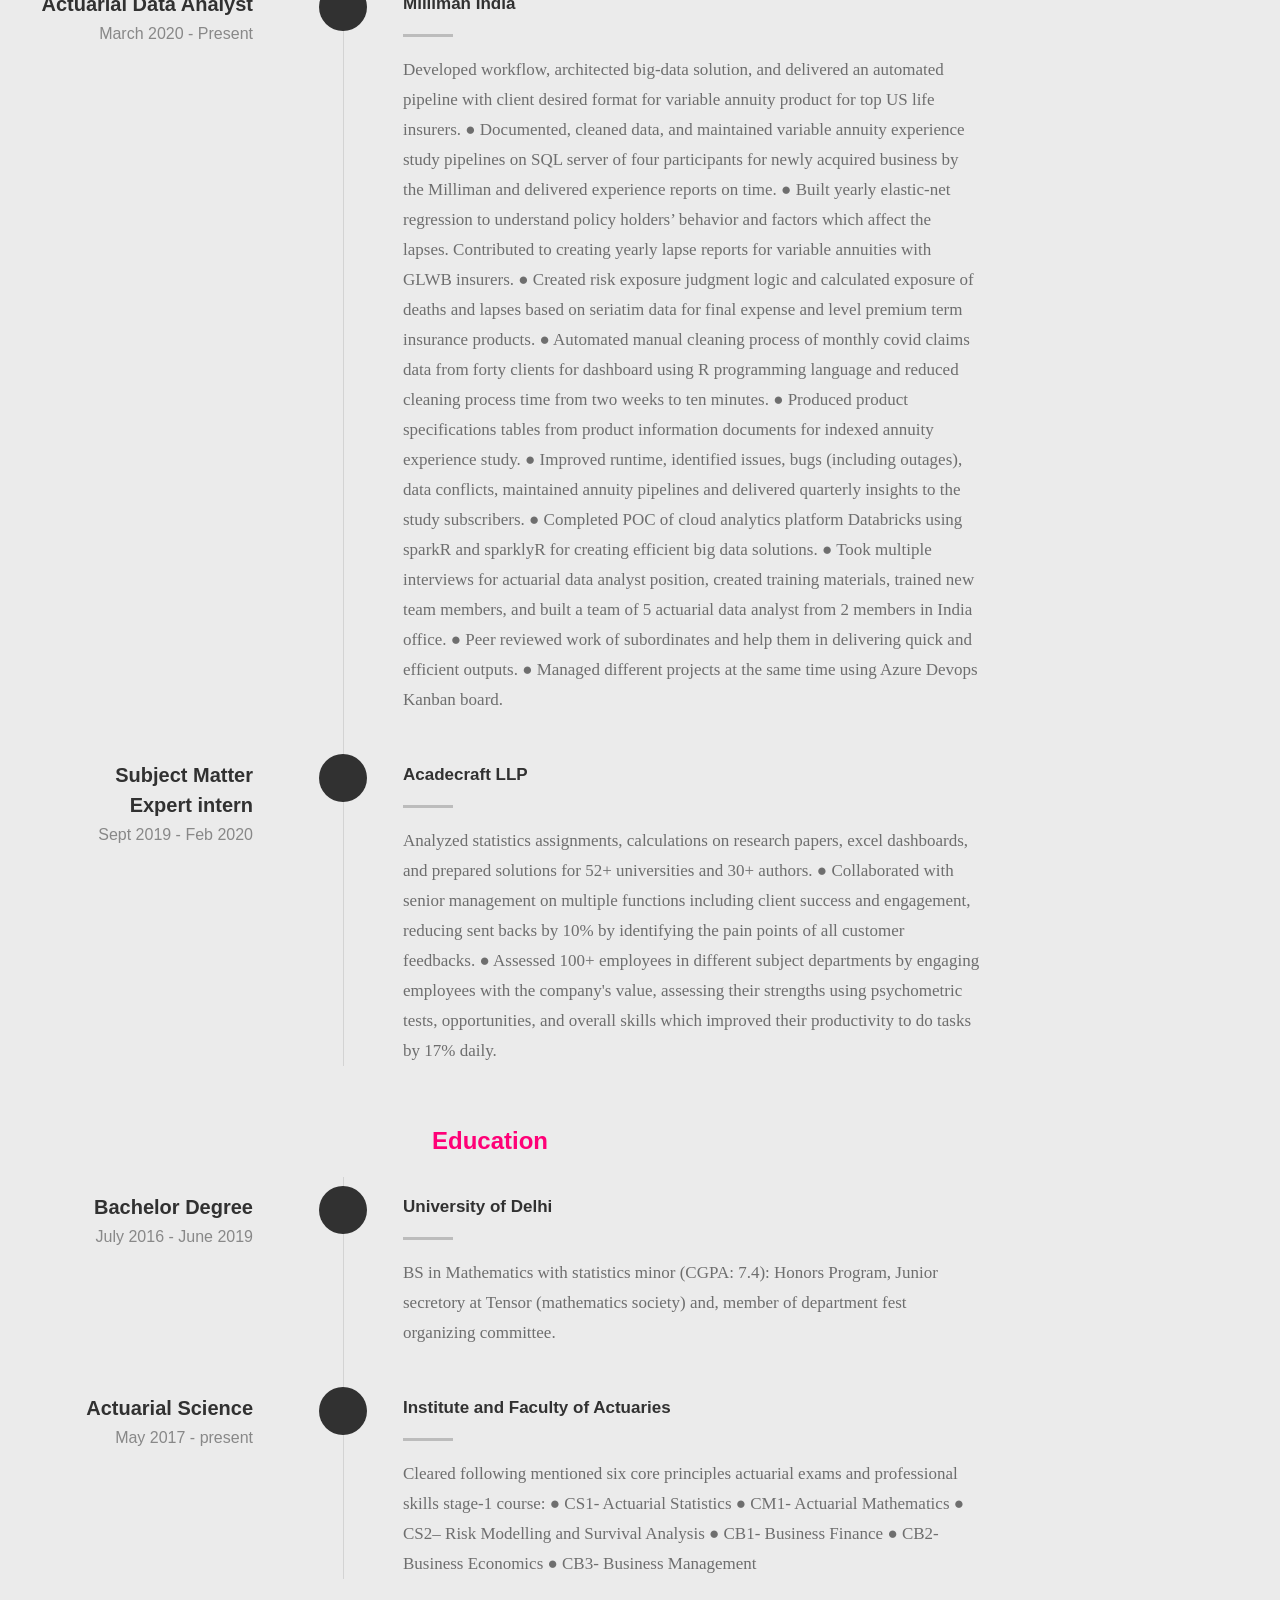
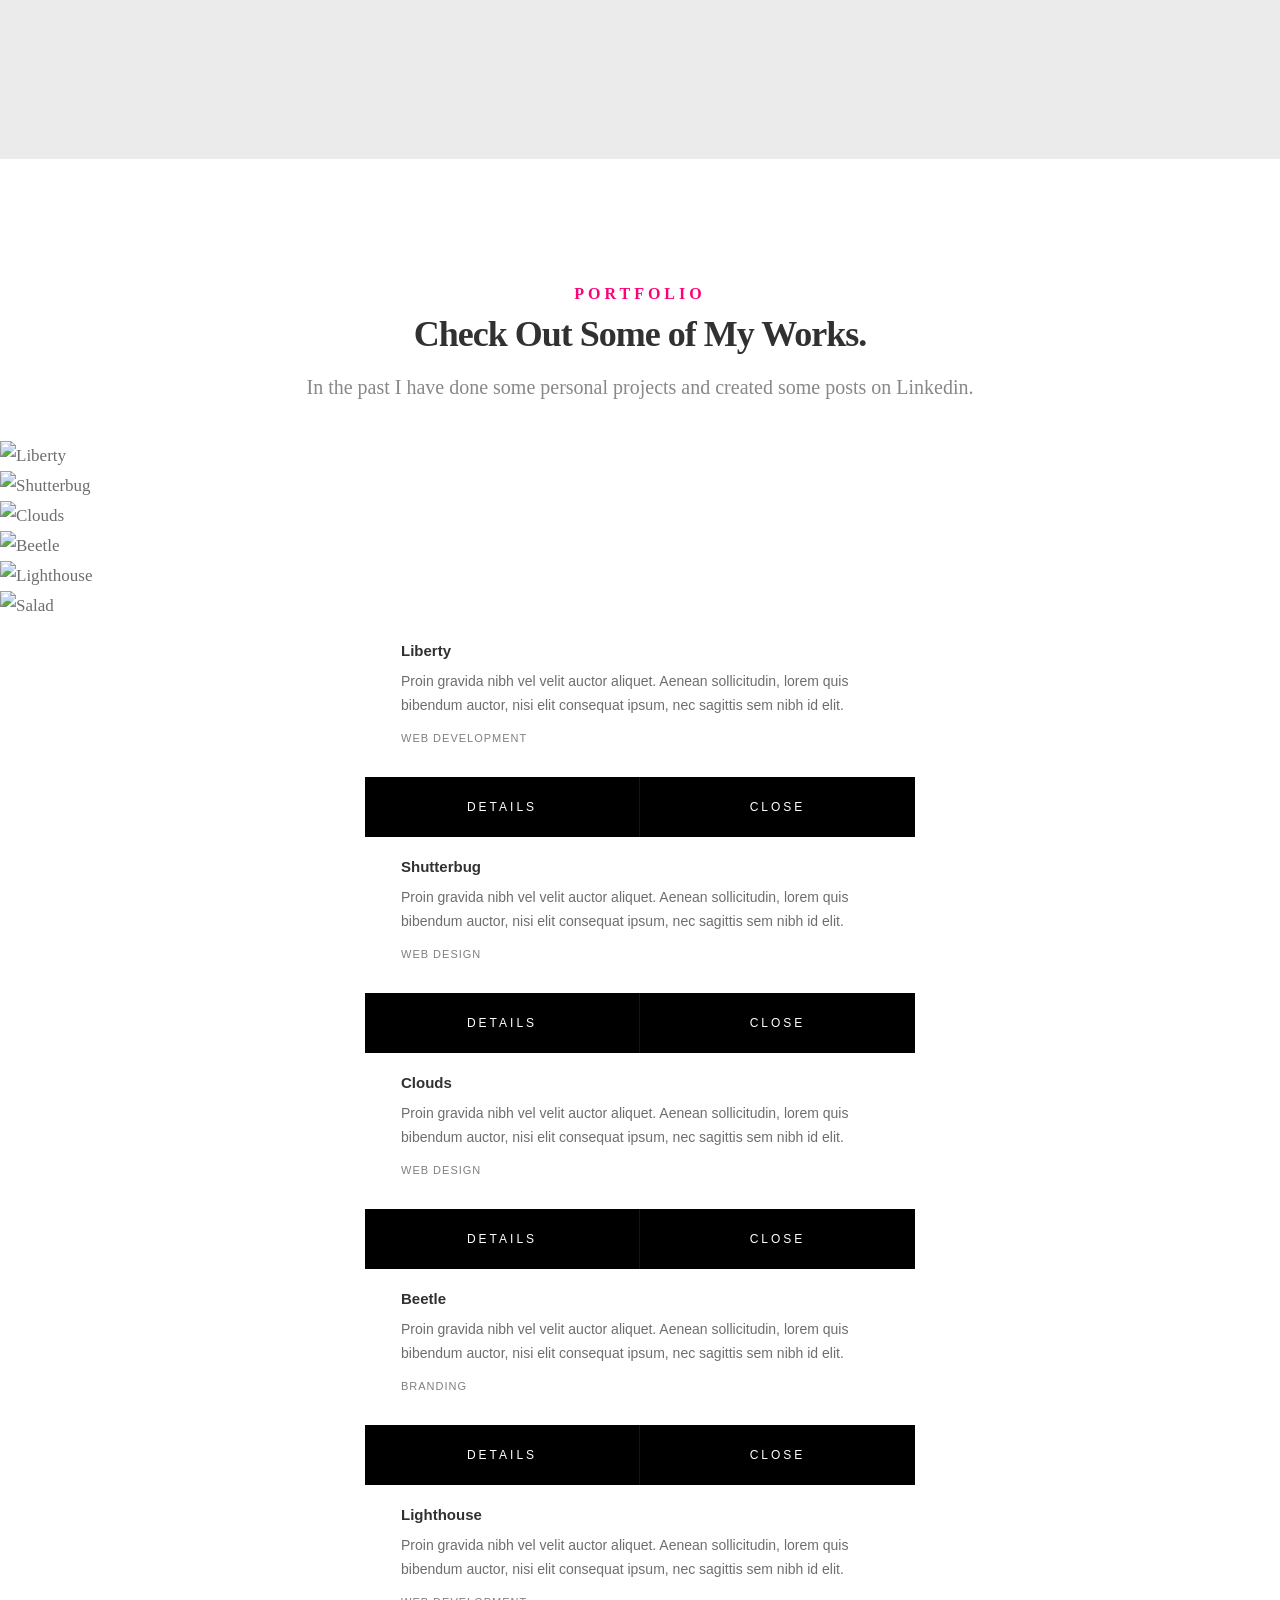
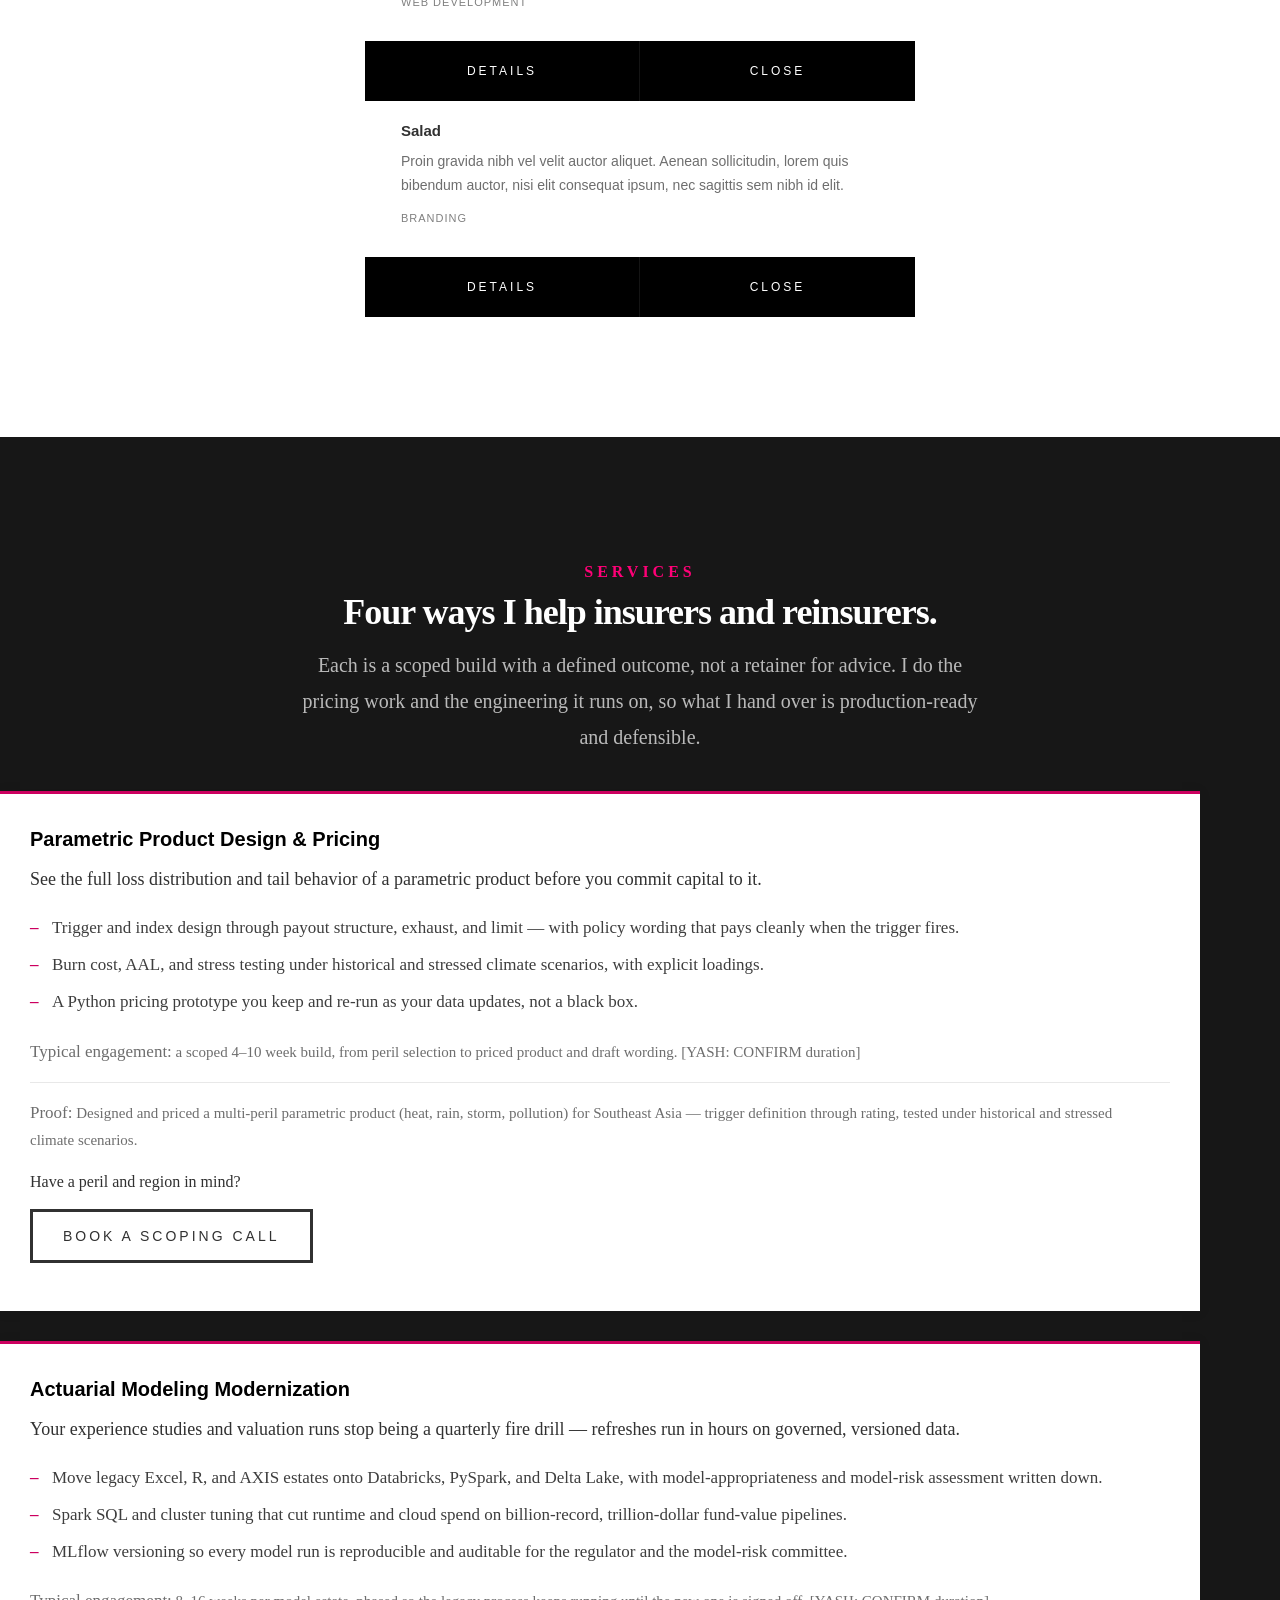
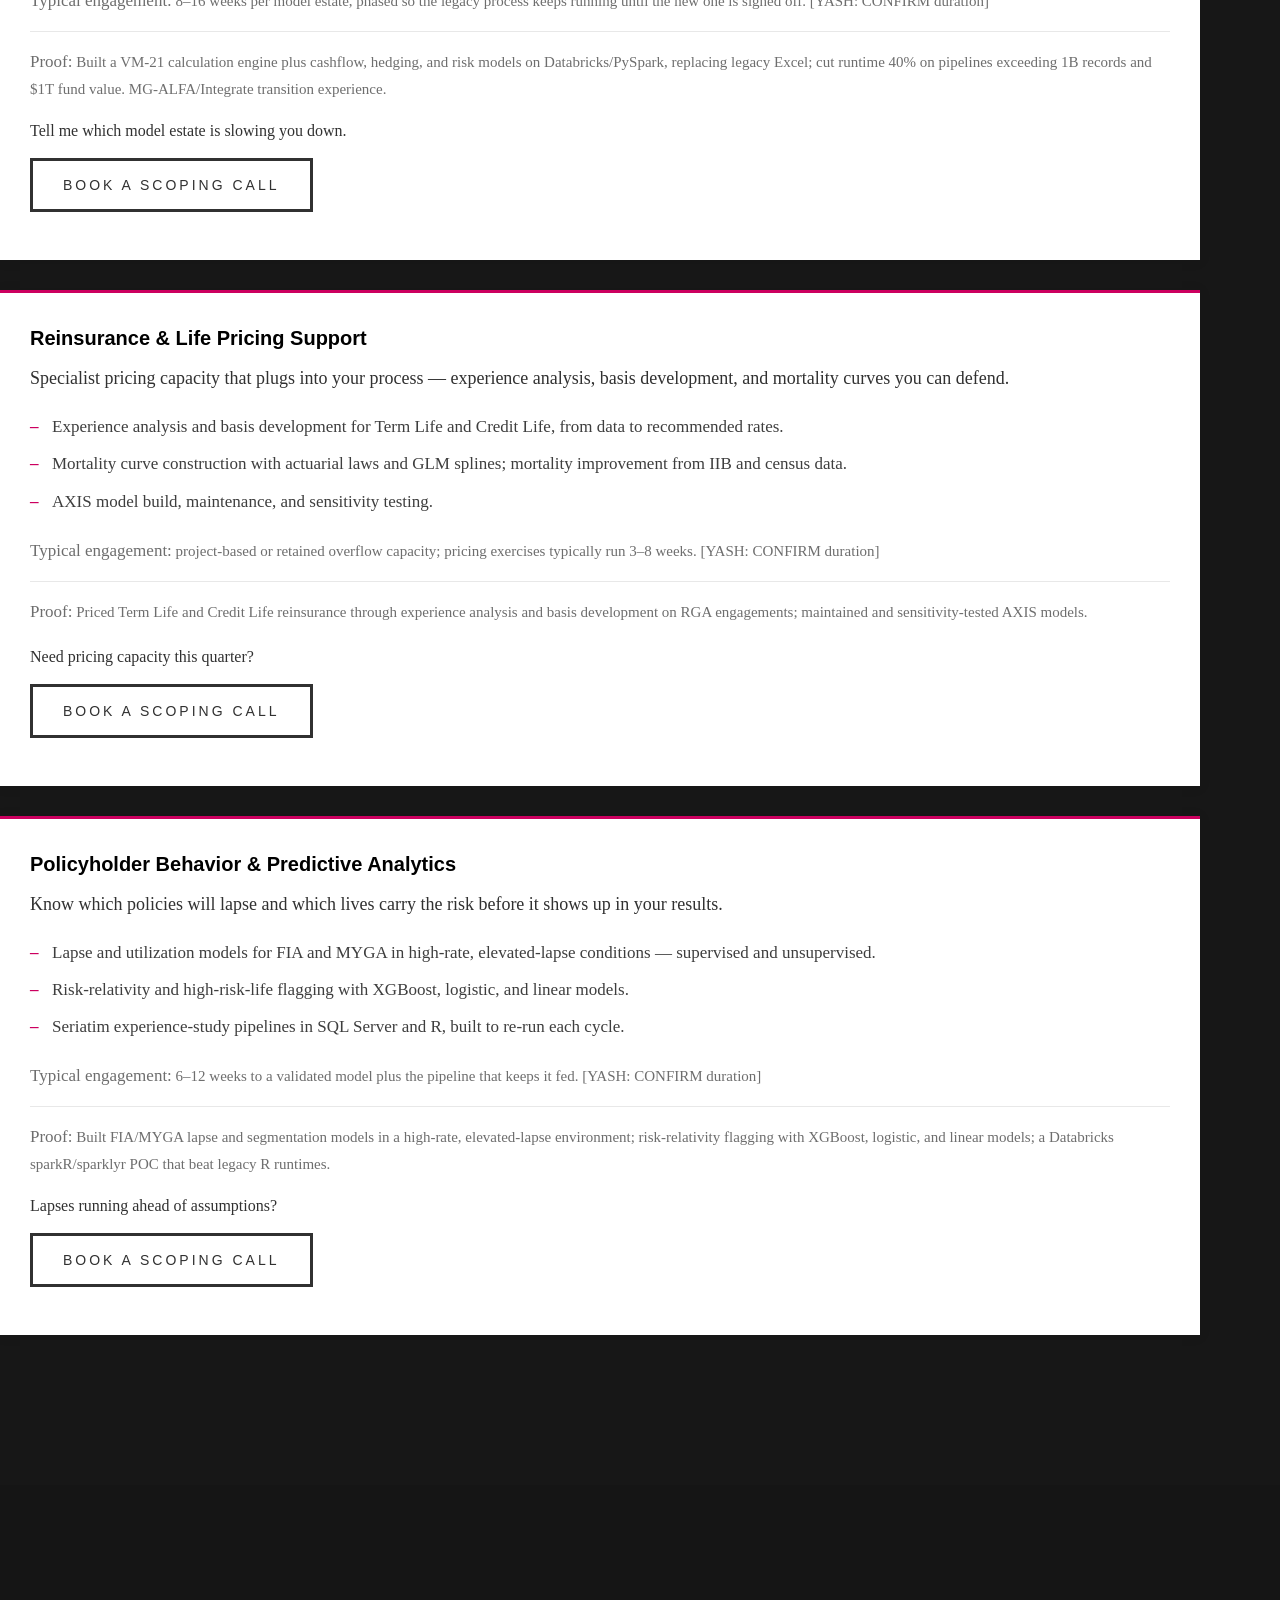
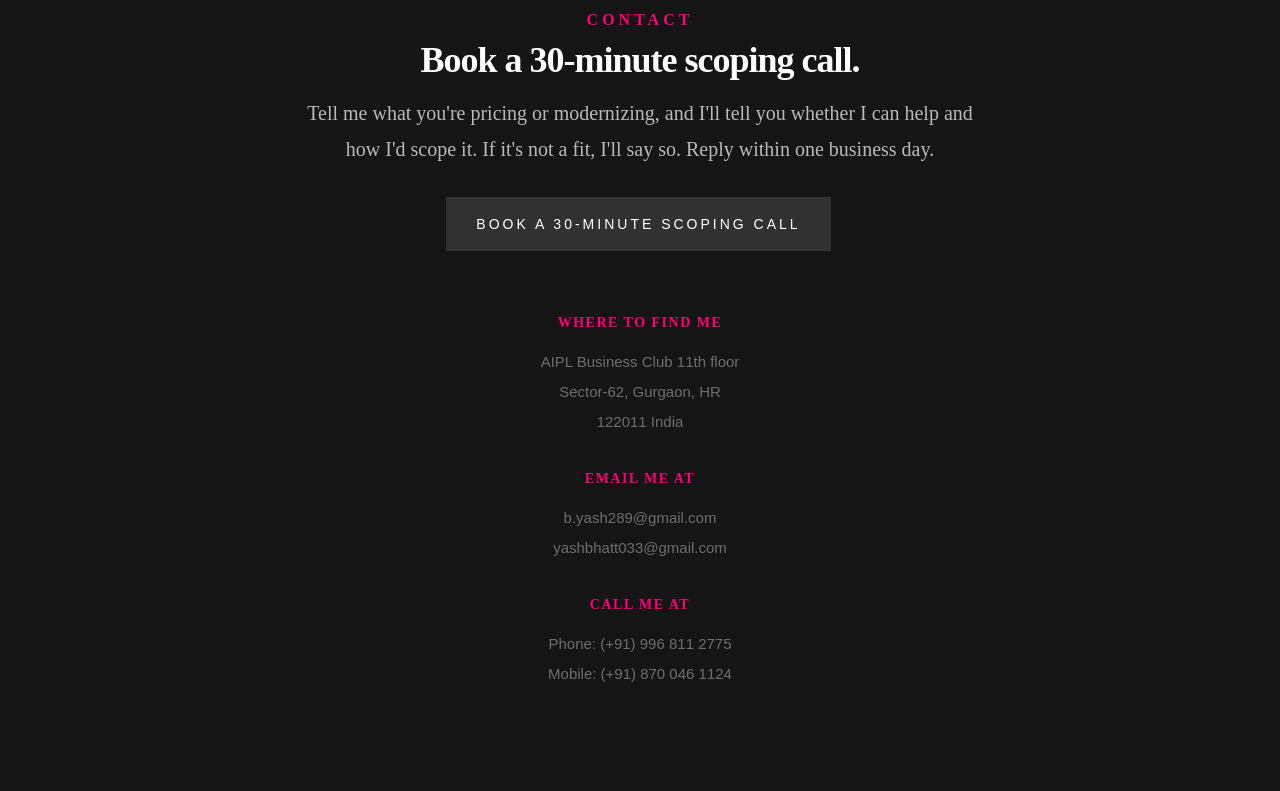
==== commit d5809511: "blunder commit" ====
--- a/index.html
+++ b/index.html
@@ -1,769 +1,776 @@
 <!DOCTYPE html>
-<html lang="en">
+<!--[if IE 8 ]><html class="no-js oldie ie8" lang="en"> <![endif]-->
+<!--[if IE 9 ]><html class="no-js oldie ie9" lang="en"> <![endif]-->
+<!--[if (gte IE 9)|!(IE)]><!--><html class="no-js" lang="en"> <!--<![endif]-->
 <head>
-  <meta charset="UTF-8">
-  <meta name="viewport" content="width=device-width, initial-scale=1.0">
-  <meta name="description" content="Yash Bhatt - Premium Actuarial & Pricing Consultant. Specializing in parametric climate insurance, reinsurance pricing, PySpark/Databricks modeling engines, and machine learning.">
-  <title>Yash Bhatt | Actuarial Pricing & Analytics Consultant</title>
-  
-  <!-- CSS Stylesheet Modules -->
-  <link rel="stylesheet" href="css/variables.css?v=1.4">
-  <link rel="stylesheet" href="css/base.css?v=1.4">
-  <link rel="stylesheet" href="css/layout.css?v=1.4">
-  <link rel="stylesheet" href="css/components.css?v=1.4">
-  <link rel="stylesheet" href="css/animations.css?v=1.4">
-
-  <!-- Print Stylesheet for PDF CV Generation -->
-  <style>
-    @media print {
-      body {
-        background: #fff !important;
-        color: #000 !important;
-        font-size: 11pt !important;
-      }
-      .header, .menu-btn, .mobile-menu, .scroll-progress-bar, #contact, #calculator, .btn, .footer-brand-text, .theme-toggle {
-        display: none !important;
-      }
-      .section {
-        padding-block: 20px !important;
-        page-break-inside: avoid;
-      }
-      .container {
-        max-width: 100% !important;
-        padding-inline: 0 !important;
-      }
-      .timeline-container {
-        border-left: 1px solid #ccc !important;
-      }
-      .card, .glass-card, .metric-card {
-        background: #fff !important;
-        border: 1px solid #ccc !important;
-        box-shadow: none !important;
-        color: #000 !important;
-        transform: none !important;
-      }
-    }
-  </style>
+
+   <!--- basic page needs
+   ================================================== -->
+   <meta charset="utf-8">
+	<title>Yash Bhatt — Parametric &amp; Reinsurance Pricing Consultant</title>
+	<meta name="description" content="Independent actuarial consultant (IFoA associate). Parametric and reinsurance pricing, VM-21 modeling, and Databricks model modernization for insurers and reinsurers.">
+	<meta name="author" content="Yash Bhatt">
+
+   <!-- open graph / social preview
+   ================================================== -->
+	<meta property="og:title" content="Yash Bhatt — Parametric &amp; Reinsurance Pricing Consultant">
+	<meta property="og:description" content="Parametric and life/reinsurance pricing, VM-21 modeling, and Databricks model modernization for insurers and reinsurers. Delivered by an IFoA associate who ships the production systems.">
+	<meta property="og:type" content="website">
+	<meta property="og:url" content="https://yash-bhatt.github.io/">
+	<meta property="og:image" content="https://yash-bhatt.github.io/favicon.png">
+	<meta name="twitter:card" content="summary">
+
+   <!-- mobile specific metas
+   ================================================== -->
+	<meta name="viewport" content="width=device-width, initial-scale=1, maximum-scale=1">
+
+ 	<!-- CSS
+   ================================================== -->
+   <link rel="stylesheet" href="css/base.css">  
+   <link rel="stylesheet" href="css/main.css">
+   <link rel="stylesheet" href="css/vendor.css">     
+
+   <!-- script
+   ================================================== -->   
+	<script src="js/modernizr.js"></script>
+	<script src="js/pace.min.js"></script>
+
+   <!-- favicons
+	================================================== -->
+	<link rel="icon" type="image/png" href="favicon.png">
+
 </head>
-<body>
-
-  <!-- Scroll Progress Indicator -->
-  <div class="scroll-progress-bar" id="progressBar"></div>
-
-  <!-- Header Section -->
-  <header class="header" id="header">
-    <div class="container nav">
-      <a href="#hero" class="logo" aria-label="Yash Bhatt Home">
-        YASH BHATT
-      </a>
+
+<body id="top">
+
+	<!-- header 
+   ================================================== -->
+   <header>   	
+   	<div class="row">
+
+   		<div class="top-bar">
+			   <!--
+   			<a class="menu-toggle" href="#"><span>Menu</span></a>
+			<h3 class="logo">Menu</h3>
+			
+	   		<div class="logo">
+		         <a href="index.html">Yash</a>
+		      </div>		      
+			-->
+		   	<nav id="main-nav-wrap">
+					<ul class="main-navigation">
+						<li class="current"><a class="smoothscroll"  href="#intro" title="">Home</a></li>
+						<li><a class="smoothscroll"  href="#about" title="">About</a></li>
+						<li><a class="smoothscroll"  href="#resume" title="">Resume</a></li>
+						<li><a class="smoothscroll"  href="#portfolio" title="">Portfolio</a></li>
+						<li><a class="smoothscroll"  href="#services" title="">Services</a></li>					
+						<li><a class="smoothscroll"  href="#contact" title="">Contact</a></li>	
+						<li><a href="styles.html" title="">Style Demo</a></li>				
+					</ul>
+				</nav>    		
+   		</div> <!-- /top-bar --> 
+   		
+   	</div> <!-- /row --> 		
+   </header> <!-- /header -->
+
+	<!-- intro section
+   ================================================== -->
+   <section id="intro">   
+
+   	<div class="intro-overlay"></div>	
+
+   	<div class="intro-content">
+   		<div class="row">
+
+   			<div class="col-twelve">
+
+	   			<h5>Actuarial pricing &amp; model modernization</h5>
+	   			<h1>Pricing, parametric product build, and actuarial model modernization for insurers and reinsurers &mdash; from an IFoA associate who ships the production systems, not just the memos.</h1>
+
+	   			<p class="intro-position">
+	   				<span>Six years pricing life, annuity, and parametric risk &mdash; and rebuilding the models behind it on Databricks.</span>
+	   				<span>I do the pricing work and the engineering it runs on.</span>
+	   			</p>
+
+	   			<a class="button stroke smoothscroll" href="#contact" title="Book a 30-minute scoping call">Book a 30-minute scoping call</a>
+
+	   		</div>  
+   			
+   		</div>   		 		
+   	</div> <!-- /intro-content --> 
+
+   	<ul class="intro-social">
+         <li><a href="https://github.com/yash-bhatt"><i class="fa fa-github"></i></a></li>
+         <li><a href="https://www.linkedin.com/in/yashbhatt28/"><i class="fa fa-linkedin"></i></a></li>
+         <li><a href="twitter.com"><i class="fa fa-twitter"></i></a></li>
+      </ul> <!-- /intro-social -->      	
+
+   </section> <!-- /intro -->
+
+
+   <!-- about section
+   ================================================== -->
+   <section id="about">  
+
+   	<div class="row section-intro">
+   		<div class="col-twelve">
+
+   			<h5>About</h5>
+   			<h1>Pricing rigor and production engineering, in the same pair of hands.</h1>
+
+   			<div class="intro-info">
+
+
+				<p class="lead">Six years across life, annuity, and parametric pricing &mdash; and the Databricks rebuilds that make those models run fast and stay auditable.</p>
+   			</div>
+
+   		</div>   		
+   	</div> <!-- /section-intro -->
+
+   	<div class="row about-content">
+
+   		<div class="col-six tab-full">
+
+   			<h3>Profile</h3>
+   			<p>I'm an actuary who builds the systems, not just the recommendations. I qualified as an Associate of the Institute and Faculty of Actuaries &mdash; ten exams &mdash; and spent six years at Milliman: intern building cashflow models, then analyst running variable-annuity experience studies, then actuarial data scientist rebuilding valuation and pricing models on Databricks.</p>
+   			<p>Since January 2025 I've worked independently, pricing parametric and life products for insurers and reinsurers and modernizing the actuarial models behind them. The through-line is the same at every step: pricing rigor and production engineering in the same pair of hands. I price the product, and I build the pipeline it runs on &mdash; so the work holds up in front of a regulator and still refreshes in hours.</p>
+
+   			<ul class="info-list">
+   				<li>
+   					<strong>Name:</strong>
+   					<span>Yash Bhatt</span>
+   				</li>
+   				<li>
+   					<strong>Credentials:</strong>
+   					<span>Associate, Institute and Faculty of Actuaries (AIA)</span>
+   				</li>
+   				<li>
+   					<strong>Focus:</strong>
+   					<span>Pricing &amp; product development consulting</span>
+   				</li>
+   				<li>
+   					<strong>Engagement:</strong>
+   					<span>Remote, worldwide</span>
+   				</li>
+   				<li>
+   					<strong>Email:</strong>
+   					<span>b.yash289@gmail.com</span>
+   				</li>
+
+   			</ul> <!-- /info-list -->
+
+   		</div>
+
+   		<div class="col-six tab-full">
+
+   			<h3>Skills</h3>
+   			<p>Always curious and agile to gain knowledge, skilled and have working experience of R programming, Python, Pyspark, multiple SQL dialects, databricks, and github.</p>
+
+				<ul class="skill-bars">
+				   <li>
+				   	<div class="progress percent90"><span>90%</span></div>
+				   	<strong>R programming</strong>
+				   </li>
+				   <li>
+				   	<div class="progress percent85"><span>85%</span></div>
+				   	<strong>Python3</strong>
+				   </li>
+				   <li>
+				   	<div class="progress percent70"><span>80%</span></div>
+				   	<strong>SQL</strong>
+				   </li>
+				   <li>
+				   	<div class="progress percent65"><span>65%</span></div>
+				   	<strong>Databricks</strong>
+				   </li>
+				   <li>
+					<div class="progress percent75"><span>75%</span></div>
+					<strong>Insurance Knowledge</strong>
+				   </li>
+				   <li>
+				   	<div class="progress percent80"><span>75%</span></div>
+				   	<strong>Product Management</strong>
+				   </li>
       
-      <!-- Desktop Navigation Links -->
-      <nav aria-label="Primary Navigation">
-        <ul class="nav-list">
-          <li><a href="#about" class="nav-link">Expertise</a></li>
-          <li><a href="#experience" class="nav-link">Experience</a></li>
-          <li><a href="#skills" class="nav-link">Tools</a></li>
-          <li class="nav-item dropdown">
-            <a href="#insights" class="nav-link dropdown-toggle">Articles</a>
-            <ul class="dropdown-menu">
-              <li><a href="articles/parametric-insurance-climate-risk.html" class="dropdown-item">1. Parametric Climate Risk</a></li>
-              <li><a href="articles/designing-pricing-multi-peril-parametric.html" class="dropdown-item">2. Designing Parametric Products</a></li>
-              <li><a href="articles/predictive-analytics-life-insurance.html" class="dropdown-item">3. Predictive Analytics in Life</a></li>
-              <li><a href="articles/modernizing-actuarial-modeling-vm21.html" class="dropdown-item">4. Modernizing VM-21 Reserving</a></li>
-              <li><a href="articles/billion-record-experience-study-spark.html" class="dropdown-item">5. Billion-Record Study Pipelines</a></li>
-            </ul>
-          </li>
-          <li><a href="#contact" class="nav-link btn btn-secondary">Get in Touch</a></li>
-        </ul>
-      </nav>
-
-      <!-- Theme Toggle & Hamburger -->
-      <div class="flex-center" style="gap: var(--spacing-md);">
-        <button class="theme-toggle" id="themeToggle" aria-label="Toggle Theme" style="cursor: pointer; padding: var(--spacing-xs); display: flex; align-items: center; border-radius: var(--radius-sm); border: 1px solid var(--color-surface-border);">
-          <!-- Sun Icon (shows in dark theme) -->
-          <svg class="sun-icon" width="20" height="20" viewBox="0 0 24 24" fill="none" stroke="currentColor" stroke-width="2" stroke-linecap="round" stroke-linejoin="round" style="display: var(--sun-display, block); color: var(--color-text-primary);">
-            <circle cx="12" cy="12" r="4"></circle>
-            <path d="M12 2v2M12 20v2M4.93 4.93l1.41 1.41M17.66 17.66l1.41 1.41M2 12h2M20 12h2M6.34 17.66l-1.41 1.41M19.07 4.93l-1.41 1.41"></path>
-          </svg>
-          <!-- Moon Icon (shows in light theme) -->
-          <svg class="moon-icon" width="20" height="20" viewBox="0 0 24 24" fill="none" stroke="currentColor" stroke-width="2" stroke-linecap="round" stroke-linejoin="round" style="display: var(--moon-display, none); color: var(--color-text-primary);">
-            <path d="M21 12.79A9 9 0 1 1 11.21 3 7 7 0 0 0 21 12.79z"></path>
-          </svg>
-        </button>
-
-        <button class="menu-btn" id="menuBtn" aria-expanded="false" aria-controls="mobileMenu" aria-label="Open menu">
-          <span class="menu-btn-bar"></span>
-          <span class="menu-btn-bar"></span>
-          <span class="menu-btn-bar"></span>
-        </button>
-      </div>
-    </div>
-  </header>
-
-  <!-- Mobile Overlay Navigation -->
-  <div class="mobile-menu" id="mobileMenu">
-    <nav aria-label="Mobile Navigation">
-      <ul class="mobile-nav-list">
-        <li><a href="#about" class="mobile-nav-link">Expertise</a></li>
-        <li><a href="#experience" class="mobile-nav-link">Experience</a></li>
-        <li><a href="#skills" class="mobile-nav-link">Tools</a></li>
-        <li><a href="#insights" class="mobile-nav-link">Articles</a></li>
-        <li><a href="#contact" class="mobile-nav-link">Contact</a></li>
-      </ul>
-    </nav>
-  </div>
-
-  <main>
-    
-    <!-- Hero Section -->
-    <section class="section" id="hero" style="min-height: 100dvh; height: 100dvh; display: flex; align-items: center; position: relative; isolation: isolate;">
-      
-      <!-- Background Carousel -->
-      <div class="hero-carousel-container">
-        <div class="hero-slide active" style="background-image: url('assets/img1.png');"></div>
-        <div class="hero-slide" style="background-image: url('assets/img2.png');"></div>
-        <div class="hero-slide" style="background-image: url('assets/img3.png');"></div>
-        <div class="hero-slide" style="background-image: url('assets/img4.png');"></div>
-        <div class="hero-slide" style="background-image: url('assets/img5.png');"></div>
-      </div>
-      
-      <!-- Ambient overlay mask to maintain contrast/readability -->
-      <div style="position: absolute; top: 0; left: 0; width: 100%; height: 100%; background: linear-gradient(90deg, var(--color-overlay-start) 0%, var(--color-overlay-mid) 45%, var(--color-overlay-end) 100%); z-index: 2; pointer-events: none;"></div>
-      
-      <div class="container" style="position: relative; z-index: 3;">
-        <div class="hero-content" style="max-width: 850px;">
-          <div class="animate-pulse-soft" style="display: inline-flex; align-items: center; gap: var(--spacing-xs); background-color: var(--color-accent-subtle); border: 1px solid var(--color-accent); color: var(--color-accent); font-size: var(--font-size-xs); font-weight: 700; text-transform: uppercase; letter-spacing: 0.08em; padding: var(--spacing-xs) var(--spacing-sm); border-radius: var(--radius-sm); margin-bottom: var(--spacing-md);">
-            <span>● Independent Actuarial Consultant</span>
-          </div>
-          
-          <h1 style="font-size: var(--font-size-display); margin-bottom: var(--spacing-md); letter-spacing: -0.02em; line-height: 1.15;">
-            Actuarial transformations and predictive analytics for <span class="logo-accent" style="background: linear-gradient(135deg, var(--color-accent), var(--color-text-primary)); -webkit-background-clip: text; -webkit-text-fill-color: transparent;">Life Annuities</span>, <span class="logo-accent" style="background: linear-gradient(135deg, var(--color-accent), var(--color-text-primary)); -webkit-background-clip: text; -webkit-text-fill-color: transparent;">Parametric Insurance</span> and <span class="logo-accent" style="background: linear-gradient(135deg, var(--color-accent), var(--color-text-primary)); -webkit-background-clip: text; -webkit-text-fill-color: transparent;">Reinsurance Operations</span>.
-          </h1>
-          
-          <p style="font-size: var(--font-size-md); color: var(--color-text-secondary); margin-bottom: var(--spacing-xl); max-width: 700px; line-height: 1.6;">
-            Associate of the Institute of Actuaries integrating financial mathematics, big data pipelines, and predictive algorithms to price climate perils, optimize reinsurance portfolios, and build high-performance calculation engines.
-          </p>
-          
-          <div style="display: flex; flex-wrap: wrap; gap: var(--spacing-md);">
-            <a href="#contact" class="btn btn-primary">Partner With Me</a>
-            <a href="assets/Yash_Actuarial_Analytics_Proposal.pdf" class="btn btn-secondary" target="_blank" rel="noopener">View Consulting Proposal</a>
-          </div>
-        </div>
-      </div>
-    </section>
-
-    <!-- Client Logo Strip -->
-    <section class="section-alt" style="padding-block: var(--spacing-lg); border-block: 1px solid var(--color-surface-border); overflow: hidden;">
-      <div class="container" style="text-align: center;">
-        <span style="color: var(--color-text-muted); font-size: var(--font-size-xs); font-weight: 700; text-transform: uppercase; letter-spacing: 0.1em; display: block; margin-bottom: var(--spacing-md);">Trusted By & Consulted For</span>
-        <h2 class="sr-only">Companies Consulted For</h2>
-        <div class="client-logo-wrapper">
-          <!-- Milliman Logo -->
-          <div class="client-logo-card" aria-label="Milliman">
-            <img src="assets/milliman_logo.png" alt="Milliman Logo" class="client-logo-img">
-          </div>
-          <!-- RGA Logo -->
-          <div class="client-logo-card" aria-label="RGA">
-            <img src="assets/rga_logo.png" alt="RGA Logo" class="client-logo-img">
-          </div>
-          <!-- Prudential Logo -->
-          <div class="client-logo-card" aria-label="Prudential">
-            <img src="assets/prudential_logo.png" alt="Prudential Logo" class="client-logo-img">
-          </div>
-          <!-- TeamLease Logo -->
-          <div class="client-logo-card" aria-label="TeamLease">
-            <img src="assets/teamlease_logo.png" alt="TeamLease Logo" class="client-logo-img">
-          </div>
-        </div>
-      </div>
-    </section>
-
-    <!-- About & Core Expertise Section -->
-    <section class="section" id="about">
-      <div class="container">
-        <div style="max-width: 700px; margin-bottom: var(--spacing-xl);">
-          <span style="color: var(--color-accent); font-weight: 700; font-size: var(--font-size-sm); text-transform: uppercase; letter-spacing: 0.05em;">Capabilities</span>
-          <h2 style="font-size: var(--font-size-xxl); margin-block: var(--spacing-xs) var(--spacing-sm);">Core Competencies & Services</h2>
-          <p style="color: var(--color-text-secondary);">
-            Combining rigorous actuarial standards with advanced computational structures, I work with insurers, reinsurers, and consulting teams to evaluate complex risks, model extreme scenarios, and modernise legacy calculations.
-          </p>
-        </div>
-
-        <div class="grid grid-3">
-          <!-- Card 1: Parametric & Climate -->
-          <div class="glass-card scroll-reveal">
-            <div style="background-color: var(--color-accent-subtle); color: var(--color-accent); width: 44px; height: 44px; border-radius: var(--radius-sm); display: flex; align-items: center; justify-content: center; margin-bottom: var(--spacing-md);">
-              <svg width="24" height="24" viewBox="0 0 24 24" fill="none" stroke="currentColor" stroke-width="2" stroke-linecap="round" stroke-linejoin="round">
-                <path d="M12 2v2M12 20v2M4.93 4.93l1.41 1.41M17.66 17.66l1.41 1.41M2 12h2M20 12h2M6.34 17.66l-1.41 1.41M19.07 4.93l-1.41 1.41"></path>
-              </svg>
-            </div>
-            <h3 style="font-size: var(--font-size-md); font-weight: 700; margin-bottom: var(--spacing-sm);">Parametric & Climate Risk</h3>
-            <p style="font-size: var(--font-size-sm); color: var(--color-text-secondary);">
-              End-to-end design, pricing, and structuring of parametric solutions. Trigger metrics calibration, burn cost analysis, historical climate testing, and AAL profiling for temperature, precipitation, and pollution.
+				</ul> <!-- /skill-bars -->		
+
+   		</div>
+
+   	</div>
+
+   	<div class="row button-section">
+   		<div class="col-twelve">
+   			
+   			<a href="Yash-Bhatt-Resume-2026.pdf" title="Download CV (PDF)" class="button button-primary">Prefer the detail first? Download my CV (PDF)</a>
+   		</div>   		
+   	</div>
+
+   </section> <!-- /process-->    
+
+
+   <!-- resume Section
+   ================================================== -->
+	<section id="resume" class="grey-section">
+
+		<div class="row section-intro">
+   		<div class="col-twelve">
+
+   			<h5>Resume</h5>
+   			<h1>More of my credentials.</h1>
+
+   			<p class="lead">A finance enthusiast with a combination of actuarial and data science knowledge who loves to solve the business problems. Have experience of working in small and agile teams in a collaborative environment, product maintainance/management with people from different knowledge backgrounds.</p>
+
+   		</div>   		
+   	</div> <!-- /section-intro--> 
+
+   	<div class="row resume-timeline">
+
+   		<div class="col-twelve resume-header">
+
+   			<h2>Work Experience</h2>
+
+   		</div> <!-- /resume-header -->
+
+   		<div class="col-twelve">
+
+   			<div class="timeline-wrap">
+
+   				<div class="timeline-block">
+
+	   				<div class="timeline-ico">
+	   					<i class="fa fa-briefcase"></i>
+	   				</div>
+
+	   				<div class="timeline-header">
+	   					<h3>Actuarial Data Analyst</h3>
+	   					<p>March 2020 - Present</p>
+	   				</div>
+
+	   				<div class="timeline-content">
+	   					<h4>Milliman India</h4>
+	   					<p>Developed workflow, architected big-data solution, and delivered an automated pipeline with client desired format for variable annuity product for top US life insurers.
+							● Documented, cleaned data, and maintained variable annuity experience study pipelines on SQL server of four participants for newly acquired business by the Milliman and delivered experience reports on time.
+							● Built yearly elastic-net regression to understand policy holders’ behavior and factors which affect the lapses. Contributed to creating yearly lapse reports for variable annuities with GLWB insurers.
+							● Created risk exposure judgment logic and calculated exposure of deaths and lapses based on seriatim data for final expense and level premium term insurance products.
+							● Automated manual cleaning process of monthly covid claims data from forty clients for dashboard using R programming language and reduced cleaning process time from two weeks to ten minutes.
+							● Produced product specifications tables from product information documents for indexed annuity experience study.
+							● Improved runtime, identified issues, bugs (including outages), data conflicts, maintained annuity pipelines and delivered quarterly insights to the study subscribers.
+							● Completed POC of cloud analytics platform Databricks using sparkR and sparklyR for creating efficient big data solutions.
+							● Took multiple interviews for actuarial data analyst position, created training materials, trained new team members, and built a team of 5 actuarial data analyst from 2 members in India office.
+							● Peer reviewed work of subordinates and help them in delivering quick and efficient outputs.
+							● Managed different projects at the same time using Azure Devops Kanban board.</p>
+	   				</div>
+
+	   			</div> <!-- /timeline-block -->
+
+	   			<div class="timeline-block">
+
+	   				<div class="timeline-ico">
+	   					<i class="fa fa-briefcase"></i>
+	   				</div>
+
+	   				<div class="timeline-header">
+	   					<h3>Subject Matter Expert intern</h3>
+	   					<p>Sept 2019 - Feb 2020</p>
+	   				</div>
+
+	   				<div class="timeline-content">
+	   					<h4>Acadecraft LLP</h4>
+	   					<p>Analyzed statistics assignments, calculations on research papers, excel dashboards, and prepared solutions for 52+ universities and 30+ authors.
+							● Collaborated with senior management on multiple functions including client success and engagement, reducing sent backs by 10% by identifying the pain points of all customer feedbacks.
+							● Assessed 100+ employees in different subject departments by engaging employees with the company's value, assessing their strengths using psychometric tests, opportunities, and overall skills which improved their productivity to do tasks by 17% daily.</p>
+	   				</div>
+
+	   			</div> <!-- /timeline-block -->
+
+   			</div> <!-- /timeline-wrap -->   			
+
+   		</div> <!-- /col-twelve -->
+   		
+   	</div> <!-- /resume-timeline -->
+   	
+   	<div class="row resume-timeline">
+
+   		<div class="col-twelve resume-header">
+
+   			<h2>Education</h2>
+
+   		</div> <!-- /resume-header -->
+
+   		<div class="col-twelve">
+
+   			<div class="timeline-wrap">
+
+   				<div class="timeline-block">
+
+	   				<div class="timeline-ico">
+	   					<i class="fa fa-graduation-cap"></i>
+	   				</div>
+
+	   				<div class="timeline-header">
+	   					<h3>Bachelor Degree</h3>
+	   					<p>July 2016 - June 2019</p>
+	   				</div>
+
+	   				<div class="timeline-content">
+	   					<h4>University of Delhi</h4>
+	   					<p>BS in Mathematics with statistics minor (CGPA: 7.4): Honors Program, Junior secretory at Tensor (mathematics society) and, member of department fest organizing committee.</p>
+	   				</div>
+
+	   			</div> <!-- /timeline-block -->
+
+	   			<div class="timeline-block">
+
+	   				<div class="timeline-ico">
+	   					<i class="fa fa-graduation-cap"></i>
+	   				</div>
+
+	   				<div class="timeline-header">
+	   					<h3>Actuarial Science</h3>
+	   					<p>May 2017 - present</p>
+	   				</div>
+
+	   				<div class="timeline-content">
+	   					<h4>Institute and Faculty of Actuaries</h4>
+	   					<p>Cleared following mentioned six core principles actuarial exams and professional skills stage-1 course:
+							● CS1- Actuarial Statistics
+							● CM1- Actuarial Mathematics
+							● CS2– Risk Modelling and Survival Analysis
+							● CB1- Business Finance
+							● CB2- Business Economics
+							● CB3- Business Management
+						</p>
+	   				</div>
+
+	   			</div> <!-- /timeline-block -->
+
+   			</div> <!-- /timeline-wrap -->   			
+
+   		</div> <!-- /col-twelve -->
+   		
+   	</div> <!-- /resume-timeline -->
+		
+	</section> <!-- /features -->
+
+
+	<!-- Portfolio Section
+   ================================================== -->
+	<section id="portfolio">
+
+		<div class="row section-intro">
+   		<div class="col-twelve">
+
+   			<h5>Portfolio</h5>
+   			<h1>Check Out Some of My Works.</h1>
+
+   			<p class="lead">In the past I have done some personal projects and created some posts on Linkedin.</p>
+
+   		</div>   		
+   	</div> <!-- /section-intro--> 
+
+   	<div class="row portfolio-content">
+
+   		<div class="col-twelve">
+
+   			<!-- portfolio-wrapper -->
+	         <div id="folio-wrapper" class="block-1-2 block-mob-full stack">
+
+	         	<div class="bgrid folio-item">
+	               <div class="item-wrap">
+	               	<img src="images/portfolio/liberty.jpg" alt="Liberty">
+	                  <a href="#modal-01" class="overlay">	                  	           
+	                     <div class="folio-item-table">
+	                     	<div class="folio-item-cell">
+		     					       <h3 class="folio-title">Liberty</h3>	     					    
+		     					    	 <span class="folio-types">
+		     					       	  Graphic Design
+		     					       </span>
+		     					   </div>	                      	
+	                     </div>                    
+	                  </a>
+	               </div>	               
+	        		</div> <!-- /folio-item -->
+
+	        		<div class="bgrid folio-item">
+	               <div class="item-wrap">
+	               	<img src="images/portfolio/shutterbug.jpg" alt="Shutterbug">
+	               	<a href="#modal-02" class="overlay">              		                  
+	                     <div class="folio-item-table">
+	                     	<div class="folio-item-cell">
+	                     		<h3 class="folio-title">Shutterbug</h3>	     					    
+		     					    	<span class="folio-types">
+		     					       	  Web Design
+		     					      </span>		     		
+		     					   </div> 	                      	
+	                     </div>                    
+	                  </a>
+	               </div>
+	        		</div> <!-- /folio-item -->
+
+	            <div class="bgrid folio-item">
+	               <div class="item-wrap">
+	               	<img src="images/portfolio/clouds.jpg"alt="Clouds">
+	                  <a href="#modal-03" class="overlay">             		                  
+	                     <div class="folio-item-table">
+	                     	<div class="folio-item-cell">
+	                     		<h3 class="folio-title">Clouds</h3>	     					    
+		     					    	<span class="folio-types">
+		     					       	  Web Design
+		     					      </span>		     		
+		     					   </div> 	                      	
+	                     </div>                    
+	                  </a>
+	               </div>
+	        		</div> <!-- /folio-item -->
+
+	            <div class="bgrid folio-item">
+	               <div class="item-wrap">
+	               	<img src="images/portfolio/beetle.jpg" alt="Beetle">
+	                  <a href="#modal-04" class="overlay">                  	                 
+	                     <div class="folio-item-table">
+	                     	<div class="folio-item-cell">
+	                     		<h3 class="folio-title">Beetle</h3>	     					    
+		     					    	<span class="folio-types">
+		     					       	  Branding
+		     					      </span>		     		
+		     					   </div>  	                      	
+	                     </div>                    
+	                  </a>
+	               </div>
+	        		</div> <!-- /folio-item -->     
+
+	        		<div class="bgrid folio-item">
+	               <div class="item-wrap">
+	               	<img src="images/portfolio/lighthouse.jpg" alt="Lighthouse">
+	                  <a href="#modal-05" class="overlay">             		                  
+	                     <div class="folio-item-table">
+	                     	<div class="folio-item-cell">
+	                     		<h3 class="folio-title">Lighthouse</h3>	     					    
+		     					    	<span class="folio-types">
+		     					       	  Web Development
+		     					      </span>		     		
+		     					   </div> 	                      	
+	                     </div>                    
+	                  </a>
+	               </div>
+	        		</div> <!-- /folio-item -->
+
+	            <div class="bgrid folio-item">
+	               <div class="item-wrap">
+	               	<img src="images/portfolio/salad.jpg" alt="Salad">
+	                  <a href="#modal-06" class="overlay">
+	                     <div class="folio-item-table">
+	                     	<div class="folio-item-cell">
+	                     		<h3 class="folio-title">Salad</h3>	     					    
+		     					    	<span class="folio-types">
+		     					       	  Branding
+		     					      </span>		     		
+		     					   </div>	                      	
+	                     </div>                    
+	                  </a>
+	               </div>
+	        		</div> <!-- /folio-item -->   
+
+	            <!-- modal popups - begin
+	            ============================================================= -->
+	            <div id="modal-01" class="popup-modal slider mfp-hide">	
+
+				     	<div class="media">
+				     		<img src="images/portfolio/modals/m-liberty.jpg" alt="" />
+				     	</div>      	
+
+					   <div class="description-box">
+					      <h4>Liberty</h4>		      
+					      <p>Proin gravida nibh vel velit auctor aliquet. Aenean sollicitudin, lorem quis bibendum auctor, nisi elit consequat ipsum, nec sagittis sem nibh id elit.</p>
+
+					      <div class="categories">Web Development</div>			               
+					   </div>
+
+			         <div class="link-box">
+			            <a href="http://www.behance.net">Details</a>
+					      <a href="#" class="popup-modal-dismiss">Close</a>
+			         </div>		      
+
+				   </div> <!-- /modal-01 -->
+
+				   <div id="modal-02" class="popup-modal slider mfp-hide">	
+
+				     	<div class="media">
+				     		<img src="images/portfolio/modals/m-shutterbug.jpg" alt="" />
+				     	</div>      	
+
+					   <div class="description-box">
+					      <h4>Shutterbug</h4>		      
+					      <p>Proin gravida nibh vel velit auctor aliquet. Aenean sollicitudin, lorem quis bibendum auctor, nisi elit consequat ipsum, nec sagittis sem nibh id elit.</p>
+
+					      <div class="categories">Web Design</div>			               
+					   </div>
+
+			         <div class="link-box">
+			            <a href="http://www.behance.net">Details</a>
+					      <a href="#" class="popup-modal-dismiss">Close</a>
+			         </div>		      
+
+				   </div> <!-- /modal-02 -->
+
+				   <div id="modal-03" class="popup-modal slider mfp-hide">	
+
+				     	<div class="media">
+				     		<img src="images/portfolio/modals/m-clouds.jpg" alt="" />
+				     	</div>      	
+
+					   <div class="description-box">
+					      <h4>Clouds</h4>		      
+					      <p>Proin gravida nibh vel velit auctor aliquet. Aenean sollicitudin, lorem quis bibendum auctor, nisi elit consequat ipsum, nec sagittis sem nibh id elit.</p>
+
+					      <div class="categories">Web Design</div>			               
+					   </div>
+
+			         <div class="link-box">
+			            <a href="http://www.behance.net">Details</a>
+					      <a href="#" class="popup-modal-dismiss">Close</a>
+			         </div>		      
+
+				   </div> <!-- /modal-03 -->
+
+				   <div id="modal-04" class="popup-modal slider mfp-hide">	
+
+				     	<div class="media">
+				     		<img src="images/portfolio/modals/m-beetle.jpg" alt="" />
+				     	</div>      	
+
+					   <div class="description-box">
+					      <h4>Beetle</h4>		      
+					      <p>Proin gravida nibh vel velit auctor aliquet. Aenean sollicitudin, lorem quis bibendum auctor, nisi elit consequat ipsum, nec sagittis sem nibh id elit.</p>
+
+					      <div class="categories">Branding</div>			               
+					   </div>
+
+			         <div class="link-box">
+			            <a href="http://www.behance.net">Details</a>
+					      <a href="#" class="popup-modal-dismiss">Close</a>
+			         </div>		      
+
+				   </div> <!-- /modal-04 -->
+
+				   <div id="modal-05" class="popup-modal slider mfp-hide">	
+
+				     	<div class="media">
+				     		<img src="images/portfolio/modals/m-lighthouse.jpg" alt="" />
+				     	</div>      	
+
+					   <div class="description-box">
+					      <h4>Lighthouse</h4>		      
+					      <p>Proin gravida nibh vel velit auctor aliquet. Aenean sollicitudin, lorem quis bibendum auctor, nisi elit consequat ipsum, nec sagittis sem nibh id elit.</p>
+
+					      <div class="categories">Web Development</div>			               
+					   </div>
+
+			         <div class="link-box">
+			            <a href="http://www.behance.net">Details</a>
+					      <a href="#" class="popup-modal-dismiss">Close</a>
+			         </div>		      
+
+				   </div> <!-- /modal-05 -->
+
+				   <div id="modal-06" class="popup-modal slider mfp-hide">	
+
+				     	<div class="media">
+				     		<img src="images/portfolio/modals/m-salad.jpg" alt="" />
+				     	</div>      	
+
+					   <div class="description-box">
+					      <h4>Salad</h4>		      
+					      <p>Proin gravida nibh vel velit auctor aliquet. Aenean sollicitudin, lorem quis bibendum auctor, nisi elit consequat ipsum, nec sagittis sem nibh id elit.</p>
+
+					      <div class="categories">Branding</div>			               
+					   </div>
+
+			         <div class="link-box">
+			            <a href="http://www.behance.net">Details</a>
+					      <a href="#" class="popup-modal-dismiss">Close</a>
+			         </div>		      
+
+				   </div> <!-- /modal-06 -->
+
+
+				   <!-- modal popups - end
+	            ============================================================= -->
+
+	         </div> <!-- /portfolio-wrapper --> 
+
+   		</div>  <!-- /twelve -->   
+
+   	</div> <!-- /portfolio-content --> 
+		
+	</section> <!-- /portfolio -->
+
+
+	<!-- Services Section
+   ================================================== -->
+	<section id="services">
+
+		<div class="overlay"></div>
+
+		<div class="row section-intro">
+			<div class="col-twelve">
+
+				<h5>Services</h5>
+				<h1>Four ways I help insurers and reinsurers.</h1>
+
+				<p class="lead">Each is a scoped build with a defined outcome, not a retainer for advice. I do the pricing work and the engineering it runs on, so what I hand over is production-ready and defensible.</p>
+
+			</div>
+		</div> <!-- /section-intro -->
+
+		<div class="row services-content">
+
+			<div class="col-six tab-full service-block">
+				<h3>Parametric Product Design &amp; Pricing</h3>
+				<p class="service-promise">See the full loss distribution and tail behavior of a parametric product before you commit capital to it.</p>
+				<ul class="service-scope">
+					<li>Trigger and index design through payout structure, exhaust, and limit &mdash; with policy wording that pays cleanly when the trigger fires.</li>
+					<li>Burn cost, AAL, and stress testing under historical and stressed climate scenarios, with explicit loadings.</li>
+					<li>A Python pricing prototype you keep and re-run as your data updates, not a black box.</li>
+				</ul>
+				<p class="service-meta"><strong>Typical engagement:</strong> a scoped 4&ndash;10 week build, from peril selection to priced product and draft wording. [YASH: CONFIRM duration]</p>
+				<p class="service-proof"><strong>Proof:</strong> Designed and priced a multi-peril parametric product (heat, rain, storm, pollution) for Southeast Asia &mdash; trigger definition through rating, tested under historical and stressed climate scenarios.</p>
+				<p class="service-cta-line">Have a peril and region in mind?</p>
+				<a class="button stroke smoothscroll" href="#contact" title="Book a 30-minute scoping call">Book a scoping call</a>
+			</div>
+
+			<div class="col-six tab-full service-block">
+				<h3>Actuarial Modeling Modernization</h3>
+				<p class="service-promise">Your experience studies and valuation runs stop being a quarterly fire drill &mdash; refreshes run in hours on governed, versioned data.</p>
+				<ul class="service-scope">
+					<li>Move legacy Excel, R, and AXIS estates onto Databricks, PySpark, and Delta Lake, with model-appropriateness and model-risk assessment written down.</li>
+					<li>Spark SQL and cluster tuning that cut runtime and cloud spend on billion-record, trillion-dollar fund-value pipelines.</li>
+					<li>MLflow versioning so every model run is reproducible and auditable for the regulator and the model-risk committee.</li>
+				</ul>
+				<p class="service-meta"><strong>Typical engagement:</strong> 8&ndash;16 weeks per model estate, phased so the legacy process keeps running until the new one is signed off. [YASH: CONFIRM duration]</p>
+				<p class="service-proof"><strong>Proof:</strong> Built a VM-21 calculation engine plus cashflow, hedging, and risk models on Databricks/PySpark, replacing legacy Excel; cut runtime 40% on pipelines exceeding 1B records and $1T fund value. MG-ALFA/Integrate transition experience.</p>
+				<p class="service-cta-line">Tell me which model estate is slowing you down.</p>
+				<a class="button stroke smoothscroll" href="#contact" title="Book a 30-minute scoping call">Book a scoping call</a>
+			</div>
+
+			<div class="col-six tab-full service-block">
+				<h3>Reinsurance &amp; Life Pricing Support</h3>
+				<p class="service-promise">Specialist pricing capacity that plugs into your process &mdash; experience analysis, basis development, and mortality curves you can defend.</p>
+				<ul class="service-scope">
+					<li>Experience analysis and basis development for Term Life and Credit Life, from data to recommended rates.</li>
+					<li>Mortality curve construction with actuarial laws and GLM splines; mortality improvement from IIB and census data.</li>
+					<li>AXIS model build, maintenance, and sensitivity testing.</li>
+				</ul>
+				<p class="service-meta"><strong>Typical engagement:</strong> project-based or retained overflow capacity; pricing exercises typically run 3&ndash;8 weeks. [YASH: CONFIRM duration]</p>
+				<p class="service-proof"><strong>Proof:</strong> Priced Term Life and Credit Life reinsurance through experience analysis and basis development on RGA engagements; maintained and sensitivity-tested AXIS models.</p>
+				<p class="service-cta-line">Need pricing capacity this quarter?</p>
+				<a class="button stroke smoothscroll" href="#contact" title="Book a 30-minute scoping call">Book a scoping call</a>
+			</div>
+
+			<div class="col-six tab-full service-block">
+				<h3>Policyholder Behavior &amp; Predictive Analytics</h3>
+				<p class="service-promise">Know which policies will lapse and which lives carry the risk before it shows up in your results.</p>
+				<ul class="service-scope">
+					<li>Lapse and utilization models for FIA and MYGA in high-rate, elevated-lapse conditions &mdash; supervised and unsupervised.</li>
+					<li>Risk-relativity and high-risk-life flagging with XGBoost, logistic, and linear models.</li>
+					<li>Seriatim experience-study pipelines in SQL Server and R, built to re-run each cycle.</li>
+				</ul>
+				<p class="service-meta"><strong>Typical engagement:</strong> 6&ndash;12 weeks to a validated model plus the pipeline that keeps it fed. [YASH: CONFIRM duration]</p>
+				<p class="service-proof"><strong>Proof:</strong> Built FIA/MYGA lapse and segmentation models in a high-rate, elevated-lapse environment; risk-relativity flagging with XGBoost, logistic, and linear models; a Databricks sparkR/sparklyr POC that beat legacy R runtimes.</p>
+				<p class="service-cta-line">Lapses running ahead of assumptions?</p>
+				<a class="button stroke smoothscroll" href="#contact" title="Book a 30-minute scoping call">Book a scoping call</a>
+			</div>
+
+		</div> <!-- /services-content -->
+
+	</section> <!-- /services -->
+
+
+   <!-- contact
+   ================================================== -->
+	<section id="contact">
+
+		<div class="row section-intro">
+   		<div class="col-twelve">
+
+   			<h5>Contact</h5>
+   			<h1>Book a 30-minute scoping call.</h1>
+
+   			<p class="lead">Tell me what you're pricing or modernizing, and I'll tell you whether I can help and how I'd scope it. If it's not a fit, I'll say so. Reply within one business day.</p>
+
+   			<a class="button button-primary" href="mailto:b.yash289@gmail.com?subject=Scoping%20call%20request" title="Book a 30-minute scoping call">Book a 30-minute scoping call</a> <!-- [YASH: PROVIDE scheduling link (Calendly/Cal.com) to replace mailto] -->
+
+   		</div>
+   	</div> <!-- /section-intro -->
+
+   	
+
+   	<div class="row contact-info">
+
+   		<div class="col-four tab-full">
+
+   			<div class="icon">
+   				<i class="icon-pin"></i>
+   			</div>
+
+   			<h5>Where to find me</h5>
+
+   			<p>
+            AIPL Business Club 11th floor<br>
+            Sector-62, Gurgaon, HR<br>
+            122011 India
             </p>
-          </div>
-
-          <!-- Card 2: Reinsurance & Life -->
-          <div class="glass-card scroll-reveal">
-            <div style="background-color: var(--color-accent-subtle); color: var(--color-accent); width: 44px; height: 44px; border-radius: var(--radius-sm); display: flex; align-items: center; justify-content: center; margin-bottom: var(--spacing-md);">
-              <svg width="24" height="24" viewBox="0 0 24 24" fill="none" stroke="currentColor" stroke-width="2" stroke-linecap="round" stroke-linejoin="round">
-                <path d="M21.21 15.89A10 10 0 1 1 8 2.83"></path>
-                <path d="M22 12A10 10 0 0 0 12 2v10z"></path>
-              </svg>
-            </div>
-            <h3 style="font-size: var(--font-size-md); font-weight: 700; margin-bottom: var(--spacing-sm);">Reinsurance & Life Pricing</h3>
-            <p style="font-size: var(--font-size-sm); color: var(--color-text-secondary);">
-              Actuarial valuation, assumption setting, and pricing basis development for term, credit, and savings products. Proficient in GGY-AXIS tuning, mortality curves modeling (GLMs/splines), and sensitivity analysis.
-            </p>
-          </div>
-
-          <!-- Card 3: Large-Scale Actuarial Systems -->
-          <div class="glass-card scroll-reveal">
-            <div style="background-color: var(--color-accent-subtle); color: var(--color-accent); width: 44px; height: 44px; border-radius: var(--radius-sm); display: flex; align-items: center; justify-content: center; margin-bottom: var(--spacing-md);">
-              <svg width="24" height="24" viewBox="0 0 24 24" fill="none" stroke="currentColor" stroke-width="2" stroke-linecap="round" stroke-linejoin="round">
-                <rect x="2" y="2" width="20" height="8" rx="2" ry="2"></rect>
-                <rect x="2" y="14" width="20" height="8" rx="2" ry="2"></rect>
-                <line x1="6" y1="6" x2="6.01" y2="6"></line>
-                <line x1="6" y1="18" x2="6.01" y2="18"></line>
-              </svg>
-            </div>
-            <h3 style="font-size: var(--font-size-md); font-weight: 700; margin-bottom: var(--spacing-sm);">Big Data & Machine Learning</h3>
-            <p style="font-size: var(--font-size-sm); color: var(--color-text-secondary);">
-              Rebuilding legacy engines onto Databricks, PySpark, and Delta Lake. Experience analyzing annuity portfolios exceeding 1B+ rows, implementing MLflow pipelines, and designing predictive model systems.
-            </p>
-          </div>
-        </div>
-      </div>
-    </section>
-
-    <!-- Experience Timeline Section -->
-    <section class="section section-alt" id="experience">
-      <div class="container">
-        <div style="max-width: 700px; margin-bottom: var(--spacing-xl);">
-          <span style="color: var(--color-accent); font-weight: 700; font-size: var(--font-size-sm); text-transform: uppercase; letter-spacing: 0.05em;">Career Path</span>
-          <h2 style="font-size: var(--font-size-xxl); margin-block: var(--spacing-xs) var(--spacing-sm);">Professional Experience</h2>
-          <p style="color: var(--color-text-secondary);">
-            A track record of designing next-generation pricing models and migrating heavy legacy calculations to production-grade distributed environments.
-          </p>
-        </div>
-
-        <div class="timeline-container">
-          <!-- Timeline Item 1 -->
-          <div class="timeline-item active scroll-reveal">
-            <div class="timeline-dot"></div>
-            <div class="card">
-              <div class="timeline-header">
-                <div>
-                  <h3 class="timeline-title">Pricing & Product Development Consultant</h3>
-                  <div class="timeline-meta">
-                    <span>Independent Consulting</span>
-                    <span>•</span>
-                    <span>Remote</span>
-                  </div>
-                </div>
-                <span class="timeline-date">Jan 2025 – Present</span>
-              </div>
-              <div class="timeline-content">
-                <p><strong>Parametric Climate Product Design:</strong></p>
-                <ul class="timeline-bullet-list">
-                  <li>Designed and priced parametric structures for South-East Asia climate risks (heat, storm, rain, pollution) from trigger thresholds to payout structures.</li>
-                  <li>Built Python prototypes to stress-test historical weather events and model Burn Cost, Average Annual Loss (AAL), and load factors.</li>
-                  <li>Drafted policy triggers, payouts, and legal basis criteria documents.</li>
-                </ul>
-                <p style="margin-top: var(--spacing-sm);"><strong>Reinsurance Pricing (Client: RGA):</strong></p>
-                <ul class="timeline-bullet-list">
-                  <li>Priced term life and credit life reinsurance products through experience studies.</li>
-                  <li>Maintained GGY-AXIS models for pricing valuations and basis sensitivity testing.</li>
-                  <li>Built actuarial mortality curves using law-based calibrations and GLM spline estimators.</li>
-                  <li>Analyzed long-term mortality improvements and applied machine learning (XGBoost) to detect high-risk lives.</li>
-                </ul>
-              </div>
-            </div>
-          </div>
-
-          <!-- Timeline Item 2 -->
-          <div class="timeline-item scroll-reveal">
-            <div class="timeline-dot"></div>
-            <div class="card">
-              <div class="timeline-header">
-                <div>
-                  <h3 class="timeline-title">Actuarial Data Scientist</h3>
-                  <div class="timeline-meta">
-                    <span>Milliman</span>
-                    <span>•</span>
-                    <span>Remote</span>
-                  </div>
-                </div>
-                <span class="timeline-date">Mar 2023 – Dec 2024</span>
-              </div>
-              <div class="timeline-content">
-                <ul class="timeline-bullet-list">
-                  <li>Built a high-performance VM-21 calculation engine on Databricks/PySpark, replacing legacy desktop Excel runs and formally evaluating model appropriateness.</li>
-                  <li>Architected Databricks pipelines processing variable annuity experience studies for portfolios exceeding 1 billion rows and $1 trillion USD assets.</li>
-                  <li>Optimized Spark SQL execution configurations and Delta Lake version control, cutting model runtime by 40% and lowering cloud costs.</li>
-                  <li>Integrated MLflow to track performance, version control predictive models, and log experiments.</li>
-                  <li>Designed lapse models for FIA and MYGA products utilizing unsupervised clustering and supervised algorithms during high interest-rate environments.</li>
-                  <li>Collaborated with MG-ALFA and Milliman Integrate teams to scale calculations.</li>
-                </ul>
-              </div>
-            </div>
-          </div>
-
-          <!-- Timeline Item 3 -->
-          <div class="timeline-item scroll-reveal">
-            <div class="timeline-dot"></div>
-            <div class="card">
-              <div class="timeline-header">
-                <div>
-                  <h3 class="timeline-title">Actuarial Data Analyst</h3>
-                  <div class="timeline-meta">
-                    <span>Milliman</span>
-                    <span>•</span>
-                    <span>Remote</span>
-                  </div>
-                </div>
-                <span class="timeline-date">Sep 2020 – Mar 2023</span>
-              </div>
-              <div class="timeline-content">
-                <ul class="timeline-bullet-list">
-                  <li>Developed annuity experience study data pipelines in SQL Server and R, calculating seriatim exposure metrics and ensuring data quality.</li>
-                  <li>Coded policyholder behavior predictive models (surrender, benefit utilization) using R.</li>
-                  <li>Led a Databricks proof-of-concept using SparkR and SparklyR to migrate legacy single-thread R codes to highly scalable parallel pipelines.</li>
-                  <li>Contributed to micro-insurance product pricing (Vietnam market) with remittance payment mechanics.</li>
-                </ul>
-              </div>
-            </div>
-          </div>
-
-          <!-- Timeline Item 4 -->
-          <div class="timeline-item scroll-reveal">
-            <div class="timeline-dot"></div>
-            <div class="card">
-              <div class="timeline-header">
-                <div>
-                  <h3 class="timeline-title">Actuarial Intern</h3>
-                  <div class="timeline-meta">
-                    <span>Milliman</span>
-                    <span>•</span>
-                    <span>Remote</span>
-                  </div>
-                </div>
-                <span class="timeline-date">Mar 2020 – Sep 2020</span>
-              </div>
-              <div class="timeline-content">
-                <ul class="timeline-bullet-list">
-                  <li>Constructed initial cashflow models for life insurance policies in India.</li>
-                  <li>Mapped and documented policy admin database tables for migrating legacy systems to a new platform.</li>
-                </ul>
-              </div>
-            </div>
-          </div>
-        </div>
-      </div>
-    </section>
-
-    <!-- Key Metrics Section -->
-    <section class="section" style="background-color: var(--color-bg);">
-      <div class="container">
-        <div class="grid grid-4">
-          <!-- Metric 1 -->
-          <div class="metric-card scroll-reveal">
-            <div class="metric-number" id="metric-assets">$1.0T+</div>
-            <div class="metric-label">Fund Exposure Modeled</div>
-            <div class="metric-desc">Annuitized fund values analyzed and engineered inside Databricks.</div>
-          </div>
-          <!-- Metric 2 -->
-          <div class="metric-card scroll-reveal">
-            <div class="metric-number" id="metric-records">1B+</div>
-            <div class="metric-label">Records Processed</div>
-            <div class="metric-desc">Actuarial experience study files processed using parallel Spark clusters.</div>
-          </div>
-          <!-- Metric 3 -->
-          <div class="metric-card scroll-reveal">
-            <div class="metric-number" id="metric-speed">40%+</div>
-            <div class="metric-label">Runtime Reduction</div>
-            <div class="metric-desc">Optimization of PySpark operations and Delta Lake clustering.</div>
-          </div>
-          <!-- Metric 4 -->
-          <div class="metric-card scroll-reveal">
-            <div class="metric-number" id="metric-exams">10</div>
-            <div class="metric-label">Actuarial Exams Passed</div>
-            <div class="metric-desc">Associate of Institute and Faculty of Actuaries (AIA) credentials.</div>
-          </div>
-        </div>
-      </div>
-    </section>
-
-    <!-- Tech Stack / Skills Section -->
-    <section class="section section-alt" id="skills">
-      <div class="container">
-        <div style="max-width: 700px; margin-bottom: var(--spacing-xl);">
-          <span style="color: var(--color-accent); font-weight: 700; font-size: var(--font-size-sm); text-transform: uppercase; letter-spacing: 0.05em;">Technical Toolset</span>
-          <h2 style="font-size: var(--font-size-xxl); margin-block: var(--spacing-xs) var(--spacing-sm);">Tech Stack & Tools</h2>
-          <p style="color: var(--color-text-secondary);">
-            Proven expertise in utilizing cloud platforms, mathematical languages, and specialized valuation software to engineer data and model risk.
-          </p>
-        </div>
-
-        <div class="grid grid-3">
-          <!-- Category 1: Languages -->
-          <div class="card grid-container scroll-reveal">
-            <h3 class="tech-category-title">Languages</h3>
-            <div class="tech-grid-items">
-              <!-- Python -->
-              <div class="tech-card">
-                <img src="https://cdn.jsdelivr.net/gh/devicons/devicon@latest/icons/python/python-original.svg" alt="" class="tech-icon" width="48" height="48" loading="lazy">
-                <span class="tech-name">Python</span>
-              </div>
-              <!-- R -->
-              <div class="tech-card">
-                <img src="https://cdn.jsdelivr.net/gh/devicons/devicon@latest/icons/r/r-original.svg" alt="" class="tech-icon" width="48" height="48" loading="lazy">
-                <span class="tech-name">R Language</span>
-              </div>
-              <!-- SQL -->
-              <div class="tech-card">
-                <img src="https://cdn.jsdelivr.net/gh/devicons/devicon@latest/icons/mysql/mysql-original.svg" alt="" class="tech-icon" width="48" height="48" loading="lazy">
-                <span class="tech-name">SQL</span>
-              </div>
-            </div>
-          </div>
-
-          <!-- Category 2: Platform / Engineering -->
-          <div class="card grid-container scroll-reveal">
-            <h3 class="tech-category-title">Data & Cloud</h3>
-            <div class="tech-grid-items">
-              <!-- Databricks -->
-              <div class="tech-card">
-                <img src="assets/databricks_logo.png" alt="Databricks Logo" class="tech-icon" width="48" height="48" loading="lazy">
-                <span class="tech-name">Databricks</span>
-              </div>
-              <!-- Azure -->
-              <div class="tech-card">
-                <img src="https://cdn.jsdelivr.net/gh/devicons/devicon@latest/icons/azure/azure-original.svg" alt="" class="tech-icon" width="48" height="48" loading="lazy">
-                <span class="tech-name">Azure Cloud</span>
-              </div>
-              <!-- Snowflake -->
-              <div class="tech-card">
-                <img src="assets/snowflake_logo.png" alt="Snowflake Logo" class="tech-icon" width="48" height="48" loading="lazy">
-                <span class="tech-name">Snowflake</span>
-              </div>
-            </div>
-          </div>
-
-          <!-- Category 3: Actuarial / BI -->
-          <div class="card grid-container scroll-reveal">
-            <h3 class="tech-category-title">Actuarial & BI</h3>
-            <div class="tech-grid-items">
-              <!-- Excel -->
-              <div class="tech-card">
-                <img src="https://api.iconify.design/simple-icons:microsoftexcel.svg?color=%23107c41" alt="Excel Logo" class="tech-icon" width="48" height="48" loading="lazy">
-                <span class="tech-name">Excel</span>
-              </div>
-              <!-- Power BI -->
-              <div class="tech-card">
-                <img src="https://api.iconify.design/simple-icons:powerbi.svg?color=%23f2c811" alt="Power BI Logo" class="tech-icon" width="48" height="48" loading="lazy">
-                <span class="tech-name">Power BI</span>
-              </div>
-              <!-- GGY-AXIS -->
-              <div class="tech-card" style="justify-content: space-between;">
-                <div style="font-family: var(--font-heading); font-weight: 800; font-size: 22px; color: var(--color-accent);">AXIS</div>
-                <span class="tech-name">GGY-AXIS</span>
-              </div>
-            </div>
-          </div>
-        </div>
-      </div>
-    </section>
-
-    <!-- Consulting Engagement Structure -->
-    <section class="section" id="engagement-models">
-      <div class="container-narrow">
-        <div style="text-align: center; margin-bottom: var(--spacing-xl);">
-          <span style="color: var(--color-accent); font-weight: 700; font-size: var(--font-size-sm); text-transform: uppercase; letter-spacing: 0.05em;">Engagement models</span>
-          <h2 style="font-size: var(--font-size-xxl); margin-block: var(--spacing-xs) var(--spacing-sm);">Consulting Structure & Delivery</h2>
-          <p style="color: var(--color-text-secondary); max-width: 600px; margin-inline: auto;">
-            Collaborating with insurers, reinsurers, and consulting firms under flexible technical delivery frameworks.
-          </p>
-        </div>
-
-        <div class="grid grid-3">
-          <!-- Model 1: Strategic Support -->
-          <div class="card scroll-reveal">
-            <h3 style="font-size: var(--font-size-md); font-weight: 700; margin-bottom: var(--spacing-xs); color: var(--color-accent);">Strategic Support</h3>
-            <p style="font-size: var(--font-size-sm); color: var(--color-text-secondary); margin-bottom: var(--spacing-md);">
-              Technical advisory during discovery phases, drafting narratives for proposals, conducting feasibility studies, and modeling risk profiles.
-            </p>
-            <div style="font-size: var(--font-size-xs); font-weight: 700; text-transform: uppercase; color: var(--color-text-primary);">Feasibility & Strategy</div>
-          </div>
-
-          <!-- Model 2: Custom Tools -->
-          <div class="card scroll-reveal">
-            <h3 style="font-size: var(--font-size-md); font-weight: 700; margin-bottom: var(--spacing-xs); color: var(--color-accent);">Production Deliveries</h3>
-            <p style="font-size: var(--font-size-sm); color: var(--color-text-secondary); margin-bottom: var(--spacing-md);">
-              Deploying production-ready Python, R, and SQL scripts alongside custom reporting frameworks and dynamic scenario-testing visualizers.
-            </p>
-            <div style="font-size: var(--font-size-xs); font-weight: 700; text-transform: uppercase; color: var(--color-text-primary);">Production Codebases</div>
-          </div>
-
-          <!-- Model 3: System Modernization -->
-          <div class="card scroll-reveal">
-            <h3 style="font-size: var(--font-size-md); font-weight: 700; margin-bottom: var(--spacing-xs); color: var(--color-accent);">System Modernization</h3>
-            <p style="font-size: var(--font-size-sm); color: var(--color-text-secondary); margin-bottom: var(--spacing-md);">
-              Rebuilding legacy calculations into scalable cloud architectures (Databricks) and providing team handoffs with detailed documentation.
-            </p>
-            <div style="font-size: var(--font-size-xs); font-weight: 700; text-transform: uppercase; color: var(--color-text-primary);">Handoff & Onboarding</div>
-          </div>
-        </div>
-      </div>
-    </section>
-
-    <!-- Interactive Resume Highlight section -->
-    <section class="section section-alt" id="resume">
-      <div class="container-narrow">
-        <div class="glass-card scroll-reveal" style="text-align: center; display: flex; flex-direction: column; gap: var(--spacing-md); align-items: center;">
-          <span style="color: var(--color-accent); font-weight: 700; font-size: var(--font-size-sm); text-transform: uppercase; letter-spacing: 0.05em;">Curriculum Vitae</span>
-          <h2 style="font-size: var(--font-size-xl);">Credentials & Education</h2>
-          
-          <div style="display: flex; flex-direction: column; gap: var(--spacing-sm); margin-block: var(--spacing-sm); text-align: left; width: 100%; max-width: 480px; margin-inline: auto;">
-            <div style="display: flex; justify-content: space-between; border-bottom: 1px solid var(--color-surface-border); padding-bottom: var(--spacing-xs);">
-              <span style="font-weight: 600;">Associate of Institute of Actuaries (AIA)</span>
-              <span></span>
-            </div>
-            <div style="display: flex; justify-content: space-between; border-bottom: 1px solid var(--color-surface-border); padding-bottom: var(--spacing-xs);">
-              <span style="font-weight: 600;">B.Sc. (H) Mathematics</span>
-              <span>Delhi University (Kirori Mal)</span>
-            </div>
-          </div>
-
-          <p style="font-size: var(--font-size-sm); color: var(--color-text-secondary); max-width: 500px;">
-            Access my complete credentials, experience summaries, and service portfolios by downloading the documents below.
-          </p>
-
-          <div style="display: flex; flex-wrap: wrap; gap: var(--spacing-md); justify-content: center;">
-            <a href="assets/Yash_Bhatt_Resume.pdf" class="btn btn-primary" download>
-              <svg width="20" height="20" viewBox="0 0 24 24" fill="none" stroke="currentColor" stroke-width="2.5" stroke-linecap="round" stroke-linejoin="round" style="margin-right: 4px;">
-                <path d="M21 15v4a2 2 0 0 1-2 2H5a2 2 0 0 1-2-2v-4M7 10l5 5 5-5M12 15V3"></path>
-              </svg>
-              Download Resume (PDF)
-            </a>
-            <a href="assets/Yash_Actuarial_Analytics_Proposal.pdf" class="btn btn-secondary" target="_blank" rel="noopener">
-              <svg width="20" height="20" viewBox="0 0 24 24" fill="none" stroke="currentColor" stroke-width="2.5" stroke-linecap="round" stroke-linejoin="round" style="margin-right: 4px;">
-                <path d="M14 2H6a2 2 0 0 0-2 2v16a2 2 0 0 0 2 2h12a2 2 0 0 0 2-2V8z"></path>
-                <polyline points="14 2 14 8 20 8"></polyline>
-                <line x1="16" y1="13" x2="8" y2="13"></line>
-                <line x1="16" y1="17" x2="8" y2="17"></line>
-                <polyline points="10 9 9 9 8 9"></polyline>
-              </svg>
-              View Consulting Proposal (PDF)
-            </a>
-          </div>
-        </div>
-      </div>
-    </section>
-
-    <!-- Featured Insights & Articles Section -->
-    <section class="section" id="insights">
-      <div class="container">
-        <div style="max-width: 700px; margin-bottom: var(--spacing-xl);">
-          <span style="color: var(--color-accent); font-weight: 700; font-size: var(--font-size-sm); text-transform: uppercase; letter-spacing: 0.05em;">Insights</span>
-          <h2 style="font-size: var(--font-size-xxl); margin-block: var(--spacing-xs) var(--spacing-sm);">Articles</h2>
-          <p style="color: var(--color-text-secondary); margin-bottom: var(--spacing-md);">
-            Deep dives into climate risk triggers, distributed spark pipelines, and machine learning models in actuarial practice.
-          </p>
-          
-          <!-- Quick Selection Dropdown -->
-          <div style="position: relative; display: inline-block; margin-top: var(--spacing-xs);">
-            <select onchange="if(this.value) window.location.href=this.value" style="background-color: var(--color-surface); color: var(--color-text-primary); border: 1px solid var(--color-surface-border); padding: 8px 32px 8px 12px; border-radius: var(--radius-sm); font-size: var(--font-size-xs); cursor: pointer; appearance: none; -webkit-appearance: none; font-weight: 500; min-width: 280px; outline: none; transition: border-color 0.2s;">
-              <option value="" selected disabled>Select an article to read...</option>
-              <option value="articles/parametric-insurance-climate-risk.html">1. Parametric Insurance & Climate Risk</option>
-              <option value="articles/designing-pricing-multi-peril-parametric.html">2. Designing & Pricing Parametric Products</option>
-              <option value="articles/predictive-analytics-life-insurance.html">3. Predictive Analytics in Life Insurance</option>
-              <option value="articles/modernizing-actuarial-modeling-vm21.html">4. Modernizing Actuarial Modeling (VM-21)</option>
-              <option value="articles/billion-record-experience-study-spark.html">5. Billion-Record Experience Study Pipelines</option>
-            </select>
-            <div style="position: absolute; right: 12px; top: 50%; transform: translateY(-50%); pointer-events: none; color: var(--color-text-muted); font-size: 10px;">
-              ▼
-            </div>
-          </div>
-        </div>
-
-        <div class="grid grid-3">
-          <!-- Article 1 -->
-          <div class="insight-card scroll-reveal">
-            <span class="insight-badge">Parametric Climate</span>
-            <div class="insight-content">
-              <h3 class="insight-title">Parametric Insurance: The Fast, Data-Driven Answer to Climate Risk</h3>
-              <p class="insight-excerpt">
-                Traditional indemnity insurance can take months to pay. Parametric insurance pays instantly on index breach. Exploring trigger speed and transparency in emerging markets.
-              </p>
-            </div>
-            <div class="insight-footer">
-              <span class="insight-date">Published May 2026</span>
-              <a href="articles/parametric-insurance-climate-risk.html" class="btn btn-link">Read Article &rarr;</a>
-            </div>
-          </div>
-
-          <!-- Article 2 -->
-          <div class="insight-card scroll-reveal">
-            <span class="insight-badge">Parametric Climate</span>
-            <div class="insight-content">
-              <h3 class="insight-title">Designing and Pricing a Multi-Peril Parametric Product</h3>
-              <p class="insight-excerpt">
-                A practitioner's guide to index calibration, payout structures, historical burn cost, average annual loss (AAL), and Python-based stress testing for regional portfolios.
-              </p>
-            </div>
-            <div class="insight-footer">
-              <span class="insight-date">Published Jan 2026</span>
-              <a href="articles/designing-pricing-multi-peril-parametric.html" class="btn btn-link">Read Article &rarr;</a>
-            </div>
-          </div>
-
-          <!-- Article 3 -->
-          <div class="insight-card scroll-reveal">
-            <span class="insight-badge">Reinsurance Pricing</span>
-            <div class="insight-content">
-              <h3 class="insight-title">Predictive Analytics in Life Insurance: From Mortality to ML</h3>
-              <p class="insight-excerpt">
-                Calibrating mortality improvement curves using splines/GLMs, building XGBoost risk scores for reinsurance pricing, and modeling shock annuity surrenders in high-rate climates.
-              </p>
-            </div>
-            <div class="insight-footer">
-              <span class="insight-date">Published Sept 2025</span>
-              <a href="articles/predictive-analytics-life-insurance.html" class="btn btn-link">Read Article &rarr;</a>
-            </div>
-          </div>
-
-          <!-- Article 4 -->
-          <div class="insight-card scroll-reveal">
-            <span class="insight-badge">Distributed Systems</span>
-            <div class="insight-content">
-              <h3 class="insight-title">Modernizing Actuarial Modeling: Moving VM-21 to Databricks</h3>
-              <p class="insight-excerpt">
-                Moving VM-21 principle-based reserving calculations off Excel and onto Spark/Delta Lake. Achieving 10x runtimes, robust model risk governance, and full audit trails.
-              </p>
-            </div>
-            <div class="insight-footer">
-              <span class="insight-date">Published Jan 2025</span>
-              <a href="articles/modernizing-actuarial-modeling-vm21.html" class="btn btn-link">Read Article &rarr;</a>
-            </div>
-          </div>
-
-          <!-- Article 5 -->
-          <div class="insight-card scroll-reveal">
-            <span class="insight-badge">Distributed Systems</span>
-            <div class="insight-content">
-              <h3 class="insight-title">Building Billion-Record Study Pipelines with Spark & MLflow</h3>
-              <p class="insight-excerpt">
-                How a medallion lakehouse design pattern and optimized PySpark SQL scale studies of 1B+ annuity records, with MLflow tracking and sparkR transition bridges.
-              </p>
-            </div>
-            <div class="insight-footer">
-              <span class="insight-date">Published Jan 2025</span>
-              <a href="articles/billion-record-experience-study-spark.html" class="btn btn-link">Read Article &rarr;</a>
-            </div>
-          </div>
-        </div>
-      </div>
-    </section>
-
-    <!-- Contact Me Section -->
-    <section class="section section-alt" id="contact">
-      <div class="container-narrow">
-        <div style="text-align: center; margin-bottom: var(--spacing-xl);">
-          <span style="color: var(--color-accent); font-weight: 700; font-size: var(--font-size-sm); text-transform: uppercase; letter-spacing: 0.05em;">Engagement</span>
-          <h2 style="font-size: var(--font-size-xxl); margin-block: var(--spacing-xs) var(--spacing-sm);">Start a Technical Partnership</h2>
-          <p style="color: var(--color-text-secondary); max-width: 500px; margin-inline: auto;">
-            Reach out to discuss pricing validations, custom parametric triggers, system modernization audits, or contract valuations.
-          </p>
-        </div>
-
-        <div class="glass-card scroll-reveal" style="padding: var(--spacing-xl);">
-          <form class="contact-form" id="contactForm" novalidate>
-            <div class="grid grid-2">
-              <div class="form-group">
-                <label for="form-name" class="form-label">Full Name</label>
-                <input type="text" id="form-name" name="name" class="form-control" placeholder="e.g. John Doe" required>
-              </div>
-              <div class="form-group">
-                <label for="form-email" class="form-label">Email Address</label>
-                <input type="email" id="form-email" name="email" class="form-control" placeholder="e.g. john@company.com" required>
-              </div>
-            </div>
-            <div class="form-group">
-              <label for="form-subject" class="form-label">Subject</label>
-              <input type="text" id="form-subject" name="subject" class="form-control" placeholder="e.g. Parametric Climate Risk Pricing Review" required>
-            </div>
-            <div class="form-group">
-              <label for="form-message" class="form-label">Message</label>
-              <textarea id="form-message" name="message" class="form-control" placeholder="Describe the modeling objective or consultation scope..." required></textarea>
-            </div>
-            
-            <div style="display: flex; flex-wrap: wrap; gap: var(--spacing-md); margin-top: var(--spacing-sm); justify-content: space-between; align-items: center;">
-              <a href="mailto:b.yash289@gmail.com" class="btn" style="background-color: #16a34a; color: #fff; border-color: #16a34a;">
-                <svg width="18" height="18" viewBox="0 0 24 24" fill="none" stroke="currentColor" stroke-width="2" stroke-linecap="round" stroke-linejoin="round">
-                  <rect x="2" y="4" width="20" height="16" rx="2"></rect>
-                  <path d="m22 7-8.97 5.7a1.94 1.94 0 0 1-2.06 0L2 7"></path>
-                </svg>
-                Send Quick Email
-              </a>
-              <button type="submit" class="btn btn-primary">Send Secure Message</button>
-            </div>
-            
-            <!-- Success/Error Feedback UI -->
-            <div class="form-alert form-alert-success" id="formAlertSuccess" role="alert">
-              Your inquiry has been sent successfully. I will get back to you within 24 business hours.
-            </div>
-            <div class="form-alert form-alert-error" id="formAlertError" role="alert">
-              Please correct the highlighted errors before submitting the form.
-            </div>
-          </form>
-        </div>
-      </div>
-    </section>
-
-  </main>
-
-  <!-- Footer Section -->
-  <footer class="footer">
-    <div class="container footer-grid grid">
-      <div class="footer-brand">
-        <a href="#hero" class="logo" style="font-size: var(--font-size-md);">
-          YASH BHATT
-        </a>
-        <p class="footer-brand-text">
-          Independent Pricing & Product Development Consultant. Associate of the Institute of Actuaries.
-        </p>
-      </div>
-
-      <div>
-        <h3 class="footer-links-title">Quick Links</h3>
-        <ul class="footer-links-list">
-          <li><a href="#about" class="footer-link">Expertise Capabilities</a></li>
-          <li><a href="#experience" class="footer-link">Experience Timeline</a></li>
-          <li><a href="#skills" class="footer-link">Tools & Tech</a></li>
-          <li><a href="#engagement-models" class="footer-link">Engagement Models</a></li>
-        </ul>
-      </div>
-
-      <div>
-        <h3 class="footer-links-title">Professional Profiles</h3>
-        <ul class="footer-links-list">
-          <li><a href="https://linkedin.com/in/yashbhatt28" class="footer-link" target="_blank" rel="noopener">LinkedIn Profile</a></li>
-          <li><a href="https://github.com/yash-bhatt" class="footer-link" target="_blank" rel="noopener">GitHub Profile</a></li>
-          <li><a href="mailto:b.yash289@gmail.com" class="footer-link">Email Direct</a></li>
-          <li><a href="tel:+919968112775" class="footer-link">Call +91 996-811-2775</a></li>
-        </ul>
-      </div>
-    </div>
-
-    <div class="container footer-bottom">
-      <p>&copy; <span id="currentYear">2026</span> Yash Bhatt Actuarial Analytics. All rights reserved.</p>
-      <p>Associate of the Institute and Faculty of Actuaries (AIA)</p>
-    </div>
-  </footer>
-
-  <!-- Scripts -->
-  <script src="js/main.js?v=1.4"></script>
-  <script src="js/scroll-effects.js?v=1.4"></script>
+
+   		</div>
+
+   		<div class="col-four tab-full collapse">
+
+   			<div class="icon">
+   				<i class="icon-mail"></i>
+   			</div>
+
+   			<h5>Email Me At</h5>
+
+   			<p>b.yash289@gmail.com<br>
+			   	yashbhatt033@gmail.com			     
+			   </p>
+
+   		</div>
+
+   		<div class="col-four tab-full">
+
+   			<div class="icon">
+   				<i class="icon-phone"></i>
+   			</div>
+
+   			<h5>Call Me At</h5>
+
+   			<p>Phone: (+91) 996 811 2775<br>
+			   	Mobile: (+91) 870 046 1124
+			   </p>
+
+   		</div>
+   		
+   	</div> <!-- /contact-info -->
+		
+	</section> <!-- /contact -->
+
+
+   <!-- footer
+   ================================================== -->
+
+   
+
+   <div id="preloader"> 
+    	<div id="loader"></div>
+   </div> 
+
+   <!-- Java Script
+   ================================================== --> 
+   <script src="js/jquery-2.1.3.min.js"></script>
+   <script src="js/plugins.js"></script>
+   <script src="js/main.js"></script>
+
 </body>
-</html>
+
+</html>
--- a/css/main.css
+++ b/css/main.css
@@ -0,0 +1,2705 @@
+/**
+ * =================================================================== 
+ *
+ *  Kards v1.0 Main Stylesheet
+ *  url: styleshout.com
+ *  03-01-2016
+ *  ------------------------------------------------------------------
+ *  TOC:
+ *  01. webfonts and iconfonts
+ *  02. base style overrides
+ *  03. typography & general theme styles
+ *  04. preloader
+ *  05. forms
+ *  06. buttons 
+ *  07. other components
+ *  08. common styles
+ *  09. header styles
+ *  10. intro
+ *  11. about
+ *  12. resume
+ *  13. portfolio
+ *  14. call-to-action section
+ *  15. services
+ *  16. stats
+ *  17. contact
+ *  18. footer
+ *
+ * =================================================================== 
+ */
+
+
+/** 
+ * ===================================================================
+ * 01. webfonts and iconfonts - (_document-setup.scss)
+ *
+ * ------------------------------------------------------------------- 
+ */
+@import url("fonts.css");
+@import url("font-awesome/css/font-awesome.min.css");
+@import url("micons/micons.css");
+
+
+/** 
+ * ===================================================================
+ * 02. base style overrides - (_document-setup.scss)
+ *
+ * ------------------------------------------------------------------- 
+ */
+html {
+	font-size: 10px;
+}
+
+@media only screen and (max-width:1024px) {
+	html {
+		font-size: 9.411764705882353px;
+	}
+}
+@media only screen and (max-width:768px) {
+	html {
+		font-size: 10px;
+	}
+}
+@media only screen and (max-width:400px) {
+	html {
+		font-size: 9.411764705882353px;
+	}
+}
+
+html, body {
+	height: 100%;
+}
+body {
+	background: #151515;
+	font-family: "lora-regular", serif;
+	font-size: 1.7rem;
+	line-height: 3rem;
+	color: #6e6e6e;
+}
+
+/**
+ * links - (_document-setup.scss)
+ * -------------------------------------------------------------------
+ */
+a, a:visited {
+	color: #000000;
+	-moz-transition: all 0.3s ease-in-out;
+	-o-transition: all 0.3s ease-in-out;
+	-webkit-transition: all 0.3s ease-in-out;
+	-ms-transition: all 0.3s ease-in-out;
+	transition: all 0.3s ease-in-out;
+}
+a:hover, a:focus, a:active {
+	color: #FF0077;
+	outline: 0;
+}
+
+/** 
+ * ===================================================================
+ * 03. typography & general theme styles - (_document-setup.scss)
+ *
+ * ------------------------------------------------------------------- 
+ */
+h1, h2, h3, h4, h5, h6, .h01, .h02, .h03, .h04, .h05, .h06 {
+	font-family: "poppins-semibold", sans-serif;
+	color: #313131;
+	font-style: normal;
+	text-rendering: optimizeLegibility;
+	margin-bottom: 2.1rem;
+}
+h3, .h03, h4, .h04 {
+	margin-bottom: 1.8rem;
+}
+h5, .h05, h6, .h06 {
+	font-family: "poppins-bold";
+	margin-bottom: 1.2rem;
+}
+h1, .h01 {
+	font-size: 3.1rem;
+	line-height: 1.355;
+	letter-spacing: -.1rem;
+}
+@media only screen and (max-width:600px) {
+	h1, .h01 {
+		font-size: 2.6rem;
+		letter-spacing: -.07rem;
+	}
+}
+h2, .h02 {
+	font-size: 2.4rem;
+	line-height: 1.25;
+}
+h3, .h03 {
+	font-size: 2rem;
+	line-height: 1.5;
+}
+h4, .h04 {
+	font-size: 1.7rem;
+	line-height: 1.765;
+}
+h5, .h05 {
+	font-size: 1.4rem;
+	line-height: 1.714;
+	text-transform: uppercase;
+	letter-spacing: .15rem;
+}
+h6, .h06 {
+	font-size: 1.3rem;
+	line-height: 1.846;
+	text-transform: uppercase;
+	letter-spacing: .15rem;
+}
+p img {
+	margin: 0;
+}
+p.lead {
+	font-family: "lora-regular", serif;
+	font-size: 2rem;
+	line-height: 1.8;
+	color: #888888;
+}
+@media only screen and (max-width:768px) {
+	p.lead {
+		font-size: 1.7rem;
+	}
+}
+em, i, strong, b {
+	font-size: 1.7rem;
+	line-height: 3rem;
+	font-style: normal;
+	font-weight: normal;
+}
+em, i {
+	font-family: "lora-italic", serif;
+}
+strong, b {
+	font-family: "lora-bold", serif;
+}
+small {
+	font-size: 1.2rem;
+	line-height: inherit;
+}
+blockquote {
+	margin: 3rem 0;
+	padding-left: 4rem;
+	position: relative;
+}
+blockquote:before {
+	content: "\201C";
+	font-size: 8rem;
+	line-height: 0px;
+	margin: 0;
+	color: #313131;
+	font-family: arial, sans-serif;
+	position: absolute;
+	top: 3rem;
+	left: 0;
+}
+blockquote p {
+	font-family: georgia, serif;
+	font-style: italic;
+	padding: 0;
+	font-size: 1.9rem;
+	line-height: 1.737;
+}
+blockquote cite {
+	display: block;
+	font-size: 1.3rem;
+	font-style: normal;
+	line-height: 1.616;
+}
+blockquote cite:before {
+	content: "\2014 \0020";
+}
+blockquote cite a, blockquote cite a:visited {
+	color: #888888;
+	border: none;
+}
+abbr {
+	font-family: "poppins-bold", serif;
+	font-variant: small-caps;
+	text-transform: lowercase;
+	letter-spacing: .05rem;
+	color: #888888;
+}
+var, kbd, samp, code, pre {
+	font-family: Consolas, "Andale Mono", Courier, "Courier New", monospace;
+}
+pre {
+	padding: 2.4rem 3rem 3rem;
+	background: #F1F1F1;
+}
+code {
+	font-size: 1.4rem;
+	margin: 0 .2rem;
+	padding: .3rem .6rem;
+	white-space: nowrap;
+	background: #F1F1F1;
+	border: 1px solid #E1E1E1;
+	border-radius: 3px;
+}
+pre > code {
+	display: block;
+	white-space: pre;
+	line-height: 2;
+	padding: 0;
+	margin: 0;
+}
+pre.prettyprint > code {
+	border: none;
+}
+del {
+	text-decoration: line-through;
+}
+abbr[title], dfn[title] {
+	border-bottom: 1px dotted;
+	cursor: help;
+}
+mark {
+	background: #FFF49B;
+	color: #000;
+}
+hr {
+	border: solid #d2d2d2;
+	border-width: 1px 0 0;
+	clear: both;
+	margin: 2.4rem 0 1.5rem;
+	height: 0;
+}
+
+/**
+ * Lists - (_document-setup.scss)  
+ * -------------------------------------------------------------------
+ */
+ol {
+	list-style: decimal;
+}
+ul {
+	list-style: disc;
+}
+li {
+	display: list-item;
+}
+ol, ul {
+	margin-left: 1.7rem;
+}
+ul li {
+	padding-left: .4rem;
+}
+ul ul, ul ol, ol ol, ol ul {
+	margin: .6rem 0 .6rem 1.7rem;
+}
+ul.disc li {
+	display: list-item;
+	list-style: none;
+	padding: 0 0 0 .8rem;
+	position: relative;
+}
+ul.disc li::before {
+	content: "";
+	display: inline-block;
+	width: 8px;
+	height: 8px;
+	border-radius: 50%;
+	background: #FF0077;
+	position: absolute;
+	left: -17px;
+	top: 11px;
+	vertical-align: middle;
+}
+dt {
+	margin: 0;
+	color: #FF0077;
+}
+dd {
+	margin: 0 0 0 2rem;
+}
+
+/**
+ * tables - (_document-setup.scss)  
+ * -------------------------------------------------------------------
+ */
+table {
+	border-width: 0;
+	width: 100%;
+	max-width: 100%;
+	font-family: "lora-regular", sans-serif;
+}
+th, td {
+	padding: 1.5rem 3rem;
+	text-align: left;
+	border-bottom: 1px solid #E8E8E8;
+}
+th {
+	color: #313131;
+	font-family: "poppins-bold", sans-serif;
+}
+td {
+	line-height: 1.5;
+}
+th:first-child, td:first-child {
+	padding-left: 0;
+}
+th:last-child, td:last-child {
+	padding-right: 0;
+}
+.table-responsive {
+	overflow-x: auto;
+	-webkit-overflow-scrolling: touch;
+}
+
+/**
+ * Spacing - (_document-setup.scss)  
+ * -------------------------------------------------------------------
+ */
+button, .button {
+	margin-bottom: 1.2;
+}
+fieldset {
+	margin-bottom: 1.5rem;
+}
+input,
+textarea,
+select,
+pre,
+blockquote,
+figure,
+table,
+p,
+ul,
+ol,
+dl,
+form,
+.fluid-video-wrapper,
+.ss-custom-select {
+	margin-bottom: 3rem;
+}
+
+/**
+ * floated image - (_document-setup.scss)  
+ * -------------------------------------------------------------------
+ */
+img.pull-right {
+	margin: .9rem 0 0 2.4rem;
+}
+img.pull-left {
+	margin: .9rem 2.4rem 0 0;
+}
+
+/**
+ * block grid paddings - (_document-setup.scss) 
+ * -------------------------------------------------------------------
+ */
+.bgrid {
+	padding: 0 20px;
+}
+@media only screen and (max-width:1024px) {
+	.bgrid {
+		padding: 0 18px;
+	}
+}
+@media only screen and (max-width:768px) {
+	.bgrid {
+		padding: 0 15px;
+	}
+}
+@media only screen and (max-width:600px) {
+	.bgrid {
+		padding: 0 10px;
+	}
+}
+@media only screen and (max-width:400px) {
+	.bgrid {
+		padding: 0;
+	}
+}
+
+/**
+ * pace.js styles - minimal  - (_document-setup.scss)
+ * -------------------------------------------------------------------
+ */
+.pace {
+	-webkit-pointer-events: none;
+	pointer-events: none;
+	-webkit-user-select: none;
+	-moz-user-select: none;
+	user-select: none;
+}
+.pace-inactive {
+	display: none;
+}
+.pace .pace-progress {
+	background: #FF0077;
+	position: fixed;
+	z-index: 900;
+	top: 0;
+	right: 100%;
+	width: 100%;
+	height: 6px;
+}
+
+/** 
+ * ===================================================================
+ * 04. preloader - (_preloader-1.scss)
+ *
+ * ------------------------------------------------------------------- 
+ */
+#preloader {
+	position: fixed;
+	top: 0;
+	left: 0;
+	right: 0;
+	bottom: 0;
+	background: #151515;
+	z-index: 800;
+	height: 100%;
+	width: 100%;
+}
+.no-js #preloader, .oldie #preloader {
+	display: none;
+}
+#loader {
+	position: absolute;
+	left: 50%;
+	top: 50%;
+	width: 60px;
+	height: 60px;
+	margin: -30px 0 0 -30px;
+	padding: 0;
+}
+#loader:before {
+	content: "";
+	border-top: 11px solid rgba(255, 255, 255, 0.1);
+	border-right: 11px solid rgba(255, 255, 255, 0.1);
+	border-bottom: 11px solid rgba(255, 255, 255, 0.1);
+	border-left: 11px solid #FF0077;
+	-webkit-animation: load 1.1s infinite linear;
+	animation: load 1.1s infinite linear;
+	display: block;
+	border-radius: 50%;
+	width: 60px;
+	height: 60px;
+}
+@-webkit-keyframes load {
+	0% {
+		-webkit-transform: rotate(0deg);
+		transform: rotate(0deg);
+	}
+	100% {
+		-webkit-transform: rotate(360deg);
+		transform: rotate(360deg);
+	}
+}
+@keyframes load {
+	0% {
+		-webkit-transform: rotate(0deg);
+		transform: rotate(0deg);
+	}
+	100% {
+		-webkit-transform: rotate(360deg);
+		transform: rotate(360deg);
+	}
+}
+
+/** 
+ * ===================================================================
+ * 05. forms - (_forms.scss)
+ *
+ * ------------------------------------------------------------------- 
+ */
+fieldset {
+	border: none;
+}
+input[type="email"],
+input[type="number"],
+input[type="search"],
+input[type="text"],
+input[type="tel"],
+input[type="url"],
+input[type="password"],
+textarea,
+select {
+	display: block;
+	height: 6rem;
+	padding: 1.5rem 0;
+	border: 0;
+	outline: none;
+	vertical-align: middle;
+	color: #313131;
+	font-family: "poppins-regular", sans-serif;
+	font-size: 1.5rem;
+	line-height: 3rem;
+	max-width: 100%;
+	background: transparent;
+	border-bottom: 1px solid rgba(0, 0, 0, 0.3);
+	-moz-transition: all 0.3s ease-in-out;
+	-o-transition: all 0.3s ease-in-out;
+	-webkit-transition: all 0.3s ease-in-out;
+	-ms-transition: all 0.3s ease-in-out;
+	transition: all 0.3s ease-in-out;
+}
+.ss-custom-select {
+	position: relative;
+	padding: 0;
+}
+.ss-custom-select select {
+	-webkit-appearance: none;
+	-moz-appearance: none;
+	-ms-appearance: none;
+	-o-appearance: none;
+	appearance: none;
+	text-indent: 0.01px;
+	text-overflow: '';
+	margin: 0;
+	line-height: 3rem;
+	vertical-align: middle;
+}
+.ss-custom-select select option {
+	padding-left: 2rem;
+	padding-right: 2rem;
+}
+.ss-custom-select select::-ms-expand {
+	display: none;
+}
+.ss-custom-select::after {
+	content: '\f0d7';
+	font-family: 'FontAwesome';
+	position: absolute;
+	top: 50%;
+	right: 1.5rem;
+	margin-top: -10px;
+	bottom: auto;
+	width: 20px;
+	height: 20px;
+	line-height: 20px;
+	font-size: 18px;
+	text-align: center;
+	pointer-events: none;
+	color: #252525;
+}
+
+/* IE9 and below */
+.oldie .ss-custom-select::after {
+	display: none;
+}
+textarea {
+	min-height: 25rem;
+}
+input[type="email"]:focus,
+input[type="number"]:focus,
+input[type="search"]:focus,
+input[type="text"]:focus,
+input[type="tel"]:focus,
+input[type="url"]:focus,
+input[type="password"]:focus,
+textarea:focus,
+select:focus {
+	color: #cc005f;
+	border-bottom: 1px solid #FF0077;
+}
+label, legend {
+	font-family: "poppins-bold", sans-serif;
+	font-size: 1.4rem;
+	margin-bottom: .6rem;
+	color: #3b3b3b;
+	display: block;
+}
+input[type="checkbox"], input[type="radio"] {
+	display: inline;
+}
+label > .label-text {
+	display: inline-block;
+	margin-left: 1rem;
+	font-family: "poppins-regular", sans-serif;
+	line-height: inherit;
+}
+label > input[type="checkbox"], label > input[type="radio"] {
+	margin: 0;
+	position: relative;
+	top: .15rem;
+}
+
+/**
+ * Style Placeholder Text  
+ * -
+ */
+::-webkit-input-placeholder {
+	color: #a1a1a1;
+}
+:-moz-placeholder {
+	color: #a1a1a1;  /* Firefox 18- */
+}
+::-moz-placeholder {
+	color: #a1a1a1;  /* Firefox 19+ */
+}
+:-ms-input-placeholder {
+	color: #a1a1a1;
+}
+.placeholder {
+	color: #a1a1a1 !important;
+}
+
+/** 
+ * ===================================================================
+ * 06. buttons - (_button-essentials.scss)
+ *
+ * ------------------------------------------------------------------- 
+ */
+.button,
+a.button,
+button,
+input[type="submit"],
+input[type="reset"],
+input[type="button"] {
+	display: inline-block;
+	font-family: "poppins-bold", sans-serif;
+	font-size: 1.4rem;
+	text-transform: uppercase;
+	letter-spacing: .3rem;
+	height: 5.4rem;
+	line-height: 5.4rem;
+	padding: 0 3rem;
+	margin: 0 .3rem 1.2rem 0;
+	background: #d8d8d8;
+	color: #313131;
+	text-decoration: none;
+	cursor: pointer;
+	text-align: center;
+	white-space: nowrap;
+	border: none;
+	-moz-transition: all 0.3s ease-in-out;
+	-o-transition: all 0.3s ease-in-out;
+	-webkit-transition: all 0.3s ease-in-out;
+	-ms-transition: all 0.3s ease-in-out;
+	transition: all 0.3s ease-in-out;
+}
+.button:hover,
+a.button:hover,
+button:hover,
+input[type="submit"]:hover,
+input[type="reset"]:hover,
+input[type="button"]:hover,
+.button:focus,
+button:focus,
+input[type="submit"]:focus,
+input[type="reset"]:focus,
+input[type="button"]:focus {
+	background: #bebebe;
+	color: #000000;
+	outline: 0;
+}
+.button.button-primary,
+a.button.button-primary,
+button.button-primary,
+input[type="submit"].button-primary,
+input[type="reset"].button-primary,
+input[type="button"].button-primary {
+	background: #313131;
+	color: #FFFFFF;
+}
+.button.button-primary:hover,
+a.button.button-primary:hover,
+button.button-primary:hover,
+input[type="submit"].button-primary:hover,
+input[type="reset"].button-primary:hover,
+input[type="button"].button-primary:hover,
+.button.button-primary:focus,
+button.button-primary:focus,
+input[type="submit"].button-primary:focus,
+input[type="reset"].button-primary:focus,
+input[type="button"].button-primary:focus {
+	background: #1f1f1f;
+}
+button.full-width, .button.full-width {
+	width: 100%;
+	margin-right: 0;
+}
+button.medium, .button.medium {
+	height: 5.7rem !important;
+	line-height: 5.7rem !important;
+	padding: 0 1.8rem !important;
+}
+button.large, .button.large {
+	height: 6rem !important;
+	line-height: 6rem !important;
+	padding: 0rem 3rem !important;
+}
+button.stroke, .button.stroke {
+	background: transparent !important;
+	border: 3px solid #313131;
+	line-height: 4.8rem;
+}
+button.stroke.medium, .button.stroke.medium {
+	line-height: 5.1rem !important;
+}
+button.stroke.large, .button.stroke.large {
+	line-height: 5.4rem !important;
+}
+button.stroke:hover, .button.stroke:hover {
+	border: 3px solid #FF0077;
+	color: #FF0077;
+}
+button::-moz-focus-inner, input::-moz-focus-inner {
+	border: 0;
+	padding: 0;
+}
+
+
+/** 
+ * ===================================================================
+ * 07. other components - (_others.scss)
+ *
+ * ------------------------------------------------------------------- 
+ */
+
+/**
+ * alert box - (_alert-box.scss)
+ * -------------------------------------------------------------------
+ */
+.alert-box {
+	padding: 2.1rem 4rem 2.1rem 3rem;
+	position: relative;
+	margin-bottom: 3rem;
+	border-radius: 3px;
+	font-family: "poppins-regular", sans-serif;
+	font-size: 1.5rem;
+}
+.alert-box .close {
+	position: absolute;
+	right: 1.8rem;
+	top: 1.8rem;
+	cursor: pointer;
+}
+.ss-error {
+	background-color: #ffd1d2;
+	color: #e65153;
+}
+.ss-success {
+	background-color: #c8e675;
+	color: #758c36;
+}
+.ss-info {
+	background-color: #d7ecfb;
+	color: #4a95cc;
+}
+.ss-notice {
+	background-color: #fff099;
+	color: #bba31b;
+}
+
+/**
+ * additional typo styles - (_additional-typo.scss)
+ * -------------------------------------------------------------------
+ */
+
+/**
+ * drop cap 
+ */
+.drop-cap:first-letter {
+	float: left;
+	margin: 0;
+	padding: 1.5rem .6rem 0 0;
+	font-size: 8.4rem;
+	font-family: "poppins-bold", sans-serif;
+	line-height: 6rem;
+	text-indent: 0;
+	background: transparent;
+	color: #313131;
+}
+
+/**
+ * line definition style
+ */
+.lining dt, .lining dd {
+	display: inline;
+	margin: 0;
+}
+.lining dt + dt:before, .lining dd + dt:before {
+	content: "\A";
+	white-space: pre;
+}
+.lining dd + dd:before {
+	content: ", ";
+}
+.lining dd + dd:before {
+	content: ", ";
+}
+.lining dd:before {
+	content: ": ";
+	margin-left: -0.2em;
+}
+
+/**
+ * dictionary definition style
+ */
+.dictionary-style dt {
+	display: inline;
+	counter-reset: definitions;
+}
+.dictionary-style dt + dt:before {
+	content: ", ";
+	margin-left: -0.2em;
+}
+.dictionary-style dd {
+	display: block;
+	counter-increment: definitions;
+}
+.dictionary-style dd:before {
+	content: counter(definitions, decimal) ". ";
+}
+
+/** 
+ * Pull Quotes
+ * -----------
+ * markup:
+ *
+ * <aside class="pull-quote">
+ *		<blockquote>
+ *			<p></p>
+ *		</blockquote>
+ *	</aside>
+ *
+ * --------------------------------------------------------------------- 
+ */
+.pull-quote {
+	position: relative;
+	padding: 2.1rem 3rem 2.1rem 0px;
+}
+.pull-quote:before, .pull-quote:after {
+	height: 1em;
+	position: absolute;
+	font-size: 8rem;
+	font-family: Arial, Sans-Serif;
+	color: #333;
+}
+.pull-quote:before {
+	content: "\201C";
+	top: 33px;
+	left: 0;
+}
+.pull-quote:after {
+	content: '\201D';
+	bottom: -33px;
+	right: 0;
+}
+.pull-quote blockquote {
+	margin: 0;
+}
+.pull-quote blockquote:before {
+	content: none;
+}
+
+/** 
+ * Stats Tab
+ * ---------
+ * markup:
+ *
+ * <ul class="stats-tabs">
+ *		<li><a href="#">[value]<em>[name]</em></a></li>
+ *	</ul>
+ *
+ * Extend this object into your markup.
+ *
+ * ---------------------------------------------------------------------
+ */
+.stats-tabs {
+	padding: 0;
+	margin: 3rem 0;
+}
+.stats-tabs li {
+	display: inline-block;
+	margin: 0 1.5rem 3rem 0;
+	padding: 0 1.5rem 0 0;
+	border-right: 1px solid #ccc;
+}
+.stats-tabs li:last-child {
+	margin: 0;
+	padding: 0;
+	border: none;
+}
+.stats-tabs li a {
+	display: inline-block;
+	font-size: 2.5rem;
+	font-family: "poppins-bold", sans-serif;
+	border: none;
+	color: #252525;
+}
+.stats-tabs li a:hover {
+	color: #FF0077;
+}
+.stats-tabs li a em {
+	display: block;
+	margin: .6rem 0 0 0;
+	font-size: 1.4rem;
+	font-family: "poppins-regular", sans-serif;
+	color: #888888;
+}
+
+/**
+ * skillbars - (_skillbars.scss)
+ * -------------------------------------------------------------------
+ */
+.skill-bars {
+	list-style: none;
+	margin: 6rem 0 3rem;
+}
+.skill-bars li {
+	height: .6rem;
+	background: #a1a1a1;
+	width: 100%;
+	margin-bottom: 6rem;
+	padding: 0;
+	position: relative;
+}
+.skill-bars li strong {
+	position: absolute;
+	left: 0;
+	top: -3rem;
+	font-family: "poppins-bold", sans-serif;
+	color: #313131;
+	text-transform: uppercase;
+	letter-spacing: .2rem;
+	font-size: 1.5rem;
+	line-height: 2.4rem;
+}
+.skill-bars li .progress {
+	background: #313131;
+	position: relative;
+	height: 100%;
+}
+.skill-bars li .progress span {
+	position: absolute;
+	right: 0;
+	top: -3.6rem;
+	display: block;
+	font-family: "poppins-regular", sans-serif;
+	color: white;
+	font-size: 1.1rem;
+	line-height: 1;
+	background: #313131;
+	padding: .6rem .6rem;
+	border-radius: 3px;
+}
+.skill-bars li .progress span::after {
+	position: absolute;
+	left: 50%;
+	bottom: -5px;
+	margin-left: -5px;
+	border-right: 5px solid transparent;
+	border-left: 5px solid transparent;
+	border-top: 5px solid #313131;
+	content: "";
+}
+
+.skill-bars li .percent5   { width: 5%; }
+.skill-bars li .percent10  { width: 10%; }
+.skill-bars li .percent15  { width: 15%; }
+.skill-bars li .percent20  { width: 20%; }
+.skill-bars li .percent25  { width: 25%; }
+.skill-bars li .percent30  { width: 30%; }
+.skill-bars li .percent35  { width: 35%; }
+.skill-bars li .percent40  { width: 40%; }
+.skill-bars li .percent45  { width: 45%; }
+.skill-bars li .percent50  { width: 50%; }
+.skill-bars li .percent55  { width: 55%; }
+.skill-bars li .percent60  { width: 60%; }
+.skill-bars li .percent65  { width: 65%; }
+.skill-bars li .percent70  { width: 70%; }
+.skill-bars li .percent75  { width: 75%; }
+.skill-bars li .percent80  { width: 80%; }
+.skill-bars li .percent85  { width: 85%; }
+.skill-bars li .percent90  { width: 90%; }
+.skill-bars li .percent95  { width: 95%; }
+.skill-bars li .percent100 { width: 100%; }
+
+
+/** 
+ * ===================================================================
+ * 08. common styles (_layout.scss)
+ *
+ * ------------------------------------------------------------------- 
+ */
+.grey-section {
+	background: #ebebeb;
+}
+.grey-section p.lead {
+	color: #7d7d7d;
+}
+.section-intro {
+	max-width: 700px;
+	margin-left: auto;
+	margin-right: auto;
+	text-align: center;
+	margin-bottom: 3.6rem;
+	position: relative;
+}
+.section-intro h1 {
+	font-family: "poppins-semibold", serif;
+	font-size: 3.6rem;
+	color: #313131;
+	line-height: 1.25;
+	margin-bottom: 1.2rem;
+}
+.section-intro h5 {
+	color: #FF0077;
+	font-size: 1.6rem;
+	line-height: 1.875;
+	margin-bottom: 0.3rem;
+	letter-spacing: .4rem;
+}
+
+/**
+ * responsive:
+ * common styles
+ * ------------------------------------------------------------------- 
+ */
+@media only screen and (max-width:768px) {
+	.section-intro {
+		max-width: 650px;
+	}
+	.section-intro h1 {
+		font-size: 3rem;
+	}
+}
+@media only screen and (max-width:600px) {
+	.section-intro h1 {
+		font-size: 2.6rem;
+	}
+	.section-intro h5 {
+		font-size: 1.5rem;
+		letter-spacing: .3rem;
+	}
+}
+@media only screen and (max-width:400px) {
+	.section-intro h1 {
+		font-size: 2.4rem;
+	}
+}
+
+
+/** 
+ * ===================================================================
+ * 09. header styles - (_layout.scss)
+ *
+ * ------------------------------------------------------------------- 
+ */
+header {
+	position: fixed;
+	width: 100%;
+	min-height: 66px;
+	z-index: 600;
+}
+header .row {
+	position: relative;
+	min-height: 66px;
+}
+header .top-bar {
+	display: block;
+	
+	min-width: 220px;
+	min-height: 66px;
+	position: absolute;
+	left: 90px;
+	top: 0;
+}
+header .logo {
+	float: left;
+	margin-left: 20px;
+	margin-right: 50px;
+	margin-top: 25px;
+	position: relative;
+}
+header .logo a {
+	display: block;
+	margin: 0;
+	padding: 0;
+	border: none;
+	font: 0/0 a;
+	text-shadow: none;
+	color: transparent;
+	width: 92px;
+	height: 15px;
+	background: url("../images/logo.png") no-repeat center;
+	background-size: 92px 15px;
+}
+
+/**
+ * menu toggle - (_layout.css)
+ * ------------------------------------------------------------------- 
+ */
+.menu-toggle {
+	float: left;
+	width: 40px;
+	height: 40px;
+	margin-left: 20px;
+	margin-top: 13px;
+	display: block;
+	position: relative;
+}
+.menu-toggle span {
+	display: block;
+	background-color: #FF0077;
+	width: 24px;
+	height: 3px;
+	margin-top: -1.5px;
+	font: 0/0 a;
+	text-shadow: none;
+	color: transparent;
+	position: absolute;
+	right: 8px;
+	top: 50%;
+	bottom: auto;
+	left: auto;
+	-moz-transition: background 0.2s ease-in-out;
+	-o-transition: background 0.2s ease-in-out;
+	-webkit-transition: background 0.2s ease-in-out;
+	-ms-transition: background 0.2s ease-in-out;
+	transition: background 0.2s ease-in-out;
+}
+.menu-toggle span::before, .menu-toggle span::after {
+	content: '';
+	width: 100%;
+	height: 100%;
+	background-color: inherit;
+	position: absolute;
+	left: 0;
+	-moz-transition-duration: 0.2s, 0.2s;
+	-o-transition-duration: 0.2s, 0.2s;
+	-webkit-transition-duration: 0.2s, 0.2s;
+	-ms-transition-duration: 0.2s, 0.2s;
+	transition-duration: 0.2s, 0.2s;
+	-moz-transition-delay: 0.2s, 0s;
+	-o-transition-delay: 0.2s, 0s;
+	-webkit-transition-delay: 0.2s, 0s;
+	-ms-transition-delay: 0.2s, 0s;
+	transition-delay: 0.2s, 0s;
+}
+.menu-toggle span::before {
+	top: -8px;
+	-moz-transition-property: top, transform;
+	-o-transition-property: top, transform;
+	-webkit-transition-property: top, transform;
+	-ms-transition-property: top, transform;
+	transition-property: top, transform;
+}
+.menu-toggle span::after {
+	bottom: -8px;
+	-moz-transition-property: bottom, transform;
+	-o-transition-property: bottom, transform;
+	-webkit-transition-property: bottom, transform;
+	-ms-transition-property: bottom, transform;
+	transition-property: bottom, transform;
+}
+
+/* is clicked */
+.menu-toggle.is-clicked span {
+	background-color: rgba(255, 0, 119, 0);
+}
+.menu-toggle.is-clicked span::before, .menu-toggle.is-clicked span::after {
+	background-color: #ff0077;
+	-moz-transition-delay: 0s, 0.2s;
+	-o-transition-delay: 0s, 0.2s;
+	-webkit-transition-delay: 0s, 0.2s;
+	-ms-transition-delay: 0s, 0.2s;
+	transition-delay: 0s, 0.2s;
+}
+.menu-toggle.is-clicked span::before {
+	top: 0;
+	-webkit-transform: rotate(45deg);
+	-ms-transform: rotate(45deg);
+	transform: rotate(45deg);
+}
+.menu-toggle.is-clicked span::after {
+	bottom: 0;
+	-webkit-transform: rotate(-45deg);
+	-ms-transform: rotate(-45deg);
+	transform: rotate(-45deg);
+}
+
+/* navigation panel */
+#main-nav-wrap {
+	display: block;
+	width: 100%;
+	font-family: "poppins-medium", sans-serif;
+	font-size: 1.5rem;
+	position: absolute;
+	top: 100%;
+	left: 0;
+}
+
+/* dropdown nav */
+.main-navigation {
+	background: #000000;
+	padding: 24px 30px 42px;
+	margin: 0;
+	width: 100%;
+	height: auto;
+	clear: both;
+	display: none;
+}
+.main-navigation > li {
+	display: block;
+	height: auto;
+	text-align: left;
+	padding: 0;
+}
+.main-navigation li a {
+	display: block;
+	color: #FFFFFF;
+	width: auto;
+	padding: 15px 0;
+	line-height: 16px;
+	border: none;
+}
+.main-navigation li a:hover {
+	color: #FF0077;
+	padding-left: 1rem;
+}
+.main-navigation li.current > a {
+	background: none;
+	color: #FF0077;
+}
+
+/**
+ * responsive:
+ * header styles
+ * --------------------------------------------------------------- 
+ */
+@media only screen and (max-width:1024px) {
+	header .top-bar {
+		left: 60px;
+	}
+}
+@media only screen and (max-width:768px) {
+	header .top-bar {
+		left: 50px;
+	}
+}
+@media only screen and (max-width:600px) {
+	header .top-bar {
+		left: 35px;
+	}
+}
+@media only screen and (max-width:400px) {
+	header .top-bar {
+		left: 25px;
+	}
+}
+
+
+/** 
+ * ===================================================================
+ * 10. intro - (_layout.scss) 
+ *
+ * ------------------------------------------------------------------- 
+ */
+#intro {
+	background: #151515 url(../images/intro-bg.jpg) no-repeat center bottom;
+	-webkit-background-size: cover;
+	-moz-background-size: cover;
+	background-size: cover;
+	background-attachment: fixed;
+	width: 100%;
+	height: 100%;
+	min-height: 720px;
+	display: table;
+	position: relative;
+	text-align: center;
+}
+.intro-overlay {
+	position: absolute;
+	top: 0;
+	left: 0;
+	width: 100%;
+	height: 100%;
+	background: #111111;
+	opacity: .85;
+}
+
+.intro-content {
+	display: table-cell;
+	vertical-align: middle;
+	text-align: center;
+	-webkit-transform: translateY(-2.1rem);
+	-ms-transform: translateY(-2.1rem);
+	transform: translateY(-2.1rem);
+}
+.intro-content h1 {
+	color: #FFFFFF;
+	font-family: "poppins-medium", sans-serif;
+	font-size: 8.4rem;
+	line-height: 1.071;
+	max-width: 900px;
+	margin-top: 0;
+	margin-bottom: .6rem;
+	margin-left: auto;
+	margin-right: auto;
+	text-shadow: 0 0 20px rgba(0, 0, 0, 0.5);
+}
+.intro-content h5 {
+	color: #cc005f;
+	font-family: "poppins-bold", sans-serif;
+	font-size: 2.3rem;
+	line-height: 1.565;
+	margin-bottom: 0;
+	text-transform: uppercase;
+	letter-spacing: .3rem;
+	text-shadow: 0 0 6px rgba(0, 0, 0, 0.2);
+}
+.intro-content .intro-position {
+	font-family: "lora-regular", serif;
+	font-size: 1.7rem;
+	line-height: 2.4rem;
+	text-transform: uppercase;
+	letter-spacing: .2rem;
+	color: #FFFFFF;
+	text-shadow: 0 0 6px rgba(0, 0, 0, 0.2);
+}
+.intro-content .intro-position span {
+	display: inline-block;
+}
+.intro-content .intro-position span::after {
+	content: "|";
+	text-align: center;
+	display: inline-block;
+	padding: 0 8px 0 14px;
+	color: rgba(255, 255, 255, 0.3);
+}
+.intro-content .intro-position span:first-child::before {
+	content: "|";
+	text-align: center;
+	display: inline-block;
+	padding: 0 14px 0 8px;
+	color: rgba(255, 255, 255, 0.3);
+}
+.intro-content .button {
+	color: #FFFFFF !important;
+	border-color: rgba(255, 255, 255, 0.3);
+	height: 6rem !important;
+	line-height: 5.4rem !important;
+	padding: 0 3.5rem 0 3rem !important;
+	margin-top: .6rem;
+	font-size: 1.3rem;
+	text-transform: uppercase;
+	letter-spacing: .25rem;
+}
+.intro-content .button:hover, .intro-content .button:focus {
+	border-color: #cc005f;
+}
+.intro-content .button::after {
+	display: inline-block;
+	content: "\f107";
+	font-family: fontAwesome;
+	font-size: 1.6rem;
+	line-height: inherit;
+	text-align: center;
+	position: relative;
+	left: 1.2rem;
+}
+
+.intro-social {
+	display: block;
+	position: absolute;
+	width: 100%;
+	left: 0;
+	bottom: 7.2rem;
+	font-size: 3.3rem;
+	margin: 0;
+	padding: 0;
+}
+.intro-social li {
+	display: inline-block;
+	margin: 0 20px;
+	padding: 0;
+}
+.intro-social li a, .intro-social li a:visited {
+	color: #FFFFFF;
+}
+.intro-social li a:hover, .intro-social li a:focus {
+	color: #cc005f;
+}
+
+/**
+ * responsive:
+ * Intro
+ * --------------------------------------------------------------- 
+ */
+@media only screen and (max-width:1024px) {
+	.intro-content h1 {
+		font-size: 7.6rem;
+	}
+	.intro-social {
+		font-size: 3rem;
+	}
+	.intro-social li {
+		margin: 0 15px;
+	}
+}
+@media only screen and (max-width:768px) {
+	#intro {
+		min-height: 660px;
+	}
+	.intro-content h1 {
+		font-size: 5.2rem;
+	}
+	.intro-content h5 {
+		font-size: 1.8rem;
+	}
+	.intro-content .intro-position {
+		font-size: 1.3rem;
+	}
+	.intro-social {
+		font-size: 2.5rem;
+	}
+	.intro-social li {
+		margin: 0 10px;
+	}
+}
+@media only screen and (max-width:600px) {
+	#intro {
+		min-height: 600px;
+	}
+	.intro-content h1 {
+		font-size: 4.6rem;
+		margin-bottom: .6rem;
+	}
+	.intro-content h5 {
+		font-size: 1.5rem;
+		margin-bottom: .3rem;
+		letter-spacing: .2rem;
+	}
+	.intro-content .intro-position {
+		font-size: 1.2rem;
+	}
+	.intro-content .intro-position span {
+		padding: 0 .6rem;
+	}
+	.intro-content .intro-position span::before, .intro-content .intro-position span::after {
+		display: none !important;
+	}
+	.intro-social {
+		font-size: 2.4rem;
+	}
+}
+
+
+/** 
+ * ===================================================================
+ * 11. about - (_layout.scss)
+ *
+ * ------------------------------------------------------------------- 
+ */
+#about {
+	background: #FFFFFF;
+	padding-top: 12rem;
+	padding-bottom: 15rem;
+}
+#about .section-intro {
+	margin-bottom: 3rem;
+}
+
+.intro-info {
+	margin-top: 4.2rem;
+	margin-right: -30px;
+	margin-left: -30px;
+}
+.intro-info img {
+	height: 9rem;
+	width: 9rem;
+	border-radius: 50%;
+	margin: .9rem 0 0 0;
+	float: left;
+}
+.intro-info .lead {
+	text-align: left;
+	padding-left: 13rem;
+}
+
+.about-content {
+	position: relative;
+	text-align: left;
+	max-width: 850px;
+	margin-bottom: 3.6rem;
+}
+.about-content h3 {
+	font-family: "poppins-bold", sans-serif;
+	font-size: 1.8rem;
+	text-transform: uppercase;
+	letter-spacing: .25rem;
+}
+.about-content .info-list {
+	list-style: none;
+	margin-left: 0;
+}
+.about-content .info-list li {
+	padding: 0 0 1.5rem 0;
+	margin-bottom: .6rem;
+}
+.about-content .info-list li strong {
+	font-family: "poppins-bold", sans-serif;
+	color: #313131;
+	text-transform: uppercase;
+	letter-spacing: .2rem;
+	font-size: 1.5rem;
+	line-height: 3rem;
+}
+.about-content .info-list li span {
+	display: block;
+	font-family: "poppins-regular", sans-serif;
+	color: #888888;
+	font-size: 1.5rem;
+	line-height: 1;
+}
+.about-content .skill-bars {
+	margin-top: 6rem;
+}
+
+.button-section {
+	text-align: center;
+}
+.button-section .button {
+	width: 250px;
+}
+.button-section [class*="col-"] .button:first-child {
+	margin-right: 4rem;
+}
+
+/**
+ * responsive:
+ * about
+ * ------------------------------------------------------------------- 
+ */
+@media only screen and (max-width:1024px) {
+	.intro-info {
+		margin-right: 0;
+		margin-left: 0;
+	}
+}
+@media only screen and (max-width:768px) {
+	.intro-info img {
+		height: 7.8rem;
+		width: 7.8rem;
+	}
+	.intro-info .lead {
+		padding-left: 11rem;
+	}
+	.about-content h3 {
+		text-align: center;
+	}
+	.about-content .info-list, .about-content .skill-bars {
+		margin-bottom: 4.2rem;
+	}
+	.button-section .button {
+		width: 100%;
+		margin-bottom: 3rem;
+	}
+	.button-section [class*="col-"] .button:first-child {
+		margin-right: 0;
+	}
+}
+@media only screen and (max-width:600px) {
+	.intro-info {
+		text-align: center;
+		margin-top: 3rem;
+	}
+	.intro-info img {
+		height: 6.6rem;
+		width: 6.6rem;
+		float: none;
+		display: inline-block;
+	}
+	.intro-info .lead {
+		padding-left: 0;
+		text-align: center;
+	}
+}
+
+/** 
+ * ===================================================================
+ * 12. resume - (_layout.scss)
+ *
+ * ------------------------------------------------------------------- 
+ */
+#resume {
+	padding-top: 12rem;
+	padding-bottom: 12rem;
+}
+
+#resume .resume-header {
+	text-align: center;
+}
+#resume .resume-header h2 {
+	color: #FF0077;
+}
+
+#resume .resume-timeline {
+	max-width: 980px;
+}
+#resume .timeline-wrap {
+	position: relative;
+	margin-top: 1.5rem;
+	margin-bottom: 6rem;
+}
+#resume .timeline-wrap::before {
+	content: "";
+	display: block;
+	width: 1px;
+	height: 100%;
+	background: rgba(0, 0, 0, 0.1);
+	position: absolute;
+	left: 35%;
+	top: 0;
+}
+#resume .timeline-block {
+	position: relative;
+	padding-top: 1.5rem;
+}
+#resume .timeline-ico {
+	height: 4.8rem;
+	width: 4.8rem;
+	line-height: 4.8rem;
+	background: #313131;
+	border-radius: 50%;
+	text-align: center;
+	color: #FFFFFF;
+	position: absolute;
+	left: 35%;
+	top: .9rem;
+	margin-left: -2.4rem;
+}
+#resume .timeline-ico i {
+	position: relative;
+	left: .05rem;
+	top: .2rem;
+}
+
+#resume .timeline-header {
+	float: left;
+	width: 35%;
+	padding-right: 90px;
+	text-align: right;
+}
+#resume .timeline-header h3 {
+	margin-bottom: 0;
+}
+#resume .timeline-header p {
+	font-family: "poppins-regular", sans-serif;
+	font-size: 1.6rem;
+	color: #888888;
+}
+#resume .timeline-content {
+	margin-left: 35%;
+	padding-left: 60px;
+}
+#resume .timeline-content h4 {
+	position: relative;
+	padding-bottom: 1.8rem;
+}
+#resume .timeline-content h4::after {
+	content: "";
+	display: block;
+	height: 3px;
+	width: 50px;
+	background: rgba(0, 0, 0, 0.2);
+	position: absolute;
+	left: 0;
+	bottom: 0;
+}
+
+/**
+ * responsive:
+ * resume
+ * ------------------------------------------------------------------- 
+ */
+@media only screen and (max-width:1024px) {
+	#resume .timeline-header {
+		padding-right: 50px;
+	}
+	#resume .timeline-header h3 {
+		font-size: 1.8rem;
+	}
+	#resume .timeline-header p {
+		font-size: 1.4rem;
+	}
+	#resume .timeline-content {
+		padding-left: 50px;
+	}
+}
+@media only screen and (max-width:768px) {
+	#resume .timeline-wrap::before {
+		left: 2.4rem;
+	}
+	#resume .timeline-ico {
+		left: 2.4rem;
+	}
+	#resume .timeline-header {
+		float: none;
+		width: auto;
+		padding-right: 15px;
+		text-align: left;
+	}
+	#resume .timeline-header h3 {
+		font-size: 2rem;
+	}
+	#resume .timeline-header p {
+		font-size: 1.5rem;
+		margin-bottom: 1.5rem;
+	}
+	#resume .timeline-content {
+		margin: 0;
+	}
+	#resume .timeline-content h4 {
+		padding-bottom: 0;
+		padding-top: 2.1rem;
+		margin-bottom: .6rem;
+		font-size: 1.7rem;
+	}
+	#resume .timeline-content h4::after {
+		bottom: auto;
+		top: 0;
+	}
+	#resume .timeline-header, #resume .timeline-content {
+		padding-left: 7rem;
+	}
+}
+@media only screen and (max-width:480px) {
+	#resume .resume-header h2 {
+		font-size: 2.2rem;
+	}
+	#resume .timeline-wrap::before {
+		left: 1.8rem;
+	}
+	#resume .timeline-ico {
+		height: 3.6rem;
+		width: 3.6rem;
+		line-height: 3.6rem;
+		left: 1.8rem;
+		margin-left: -1.8rem;
+		font-size: 1.5rem;
+	}
+	#resume .timeline-header, #resume .timeline-content {
+		padding-left: 5.5rem;
+	}
+}
+
+
+/** 
+ * ===================================================================
+ * 13. portfolio - (_layout.scss)
+ *
+ * ------------------------------------------------------------------- 
+ */
+#portfolio {
+	background: #FFFFFF;
+	padding-top: 12rem;
+	padding-bottom: 12rem;
+}
+#portfolio .folio-item {
+	padding: 0;
+	position: relative;
+	overflow: hidden;
+}
+#portfolio .folio-item img {
+	vertical-align: middle;
+	-moz-transition: all 0.5s ease-in-out;
+	-o-transition: all 0.5s ease-in-out;
+	-webkit-transition: all 0.5s ease-in-out;
+	-ms-transition: all 0.5s ease-in-out;
+	transition: all 0.5s ease-in-out;
+}
+
+#portfolio .overlay {
+	position: absolute;
+	top: 0;
+	left: 0;
+	width: 100%;
+	height: 100%;
+	background: transparent;
+	-moz-transition: all 0.5s ease-in-out;
+	-o-transition: all 0.5s ease-in-out;
+	-webkit-transition: all 0.5s ease-in-out;
+	-ms-transition: all 0.5s ease-in-out;
+	transition: all 0.5s ease-in-out;
+}
+
+#portfolio .folio-item-table {
+	display: table;
+	width: 100%;
+	height: 100%;
+}
+#portfolio .folio-item-cell {
+	display: table-cell;
+	vertical-align: middle;
+	text-align: center;
+	-moz-transition: all 0.5s ease-in-out;
+	-o-transition: all 0.5s ease-in-out;
+	-webkit-transition: all 0.5s ease-in-out;
+	-ms-transition: all 0.5s ease-in-out;
+	transition: all 0.5s ease-in-out;
+	position: relative;
+	left: -100%;
+}
+
+#portfolio .folio-title {
+	color: #FFFFFF;
+	font-size: 3.3rem;
+	padding: 0 3rem;
+	margin-bottom: 0;
+}
+#portfolio .folio-types {
+	margin: 0;
+	padding: 0;
+	text-transform: uppercase;
+	font-family: "poppins-regular", sans-serif;
+	font-size: 1.2rem;
+	letter-spacing: .1rem;
+	color: rgba(255, 255, 255, 0.6);
+}
+#portfolio .folio-item:hover .overlay {
+	background: rgba(0, 0, 0, 0.8);
+}
+#portfolio .folio-item:hover .folio-item-cell {
+	left: 0;
+}
+#portfolio .folio-item:hover img {
+	-webkit-transform: scale(1.05);
+	-ms-transform: scale(1.05);
+	transform: scale(1.05);
+}
+
+/**
+ * responsive:
+ * portfolio
+ * ------------------------------------------------------------------- 
+ */
+@media only screen and (max-width:1024px) {
+	#portfolio .folio-title {
+		font-size: 3.1rem;
+	}
+}
+@media only screen and (max-width:768px) {
+	#portfolio .folio-title {
+		font-size: 2.5rem;
+	}
+}
+@media only screen and (max-width:400px) {
+	#portfolio .folio-title {
+		font-size: 2.2rem;
+	}
+}
+
+/**
+ * Popup Modal - (_layout.scss)
+ * ------------------------------------------------------------------
+ */
+.popup-modal {
+	max-width: 550px;
+	background: #FFFFFF;
+	position: relative;
+	margin: 0 auto;
+}
+.popup-modal .media {
+	position: relative;
+}
+.popup-modal img {
+	vertical-align: bottom;
+}
+.popup-modal .description-box {
+	padding: 1.8rem 3.6rem 3rem;
+}
+.popup-modal .description-box h4 {
+	font-family: "poppins-bold", sans-serif;
+	font-size: 1.5rem;
+	line-height: 2.4rem;
+	margin-bottom: .6rem;
+}
+.popup-modal .description-box p {
+	font-family: "poppins-regular", sans-serif;
+	font-size: 1.4rem;
+	line-height: 2.4rem;
+	margin-bottom: 12px;
+}
+.popup-modal .categories {
+	font-family: "poppins-bold", sans-serif;
+	font-size: 1.1rem;
+	line-height: 1.8rem;
+	text-transform: uppercase;
+	letter-spacing: .1rem;
+	display: block;
+	text-align: left;
+	color: rgba(0, 0, 0, 0.5);
+}
+.popup-modal .link-box {
+	width: 100%;
+	overflow: hidden;
+	background: #000000;
+}
+.popup-modal .link-box a {
+	font-family: "poppins-bold", sans-serif;
+	font-size: 1.2rem;
+	line-height: 6rem;
+	color: #FFFFFF;
+	text-transform: uppercase;
+	letter-spacing: 3px;
+	cursor: pointer;
+	display: block;
+	text-align: center;
+	float: left;
+	width: 50%;
+	-moz-transition: all 0.3s ease-in-out;
+	-o-transition: all 0.3s ease-in-out;
+	-webkit-transition: all 0.3s ease-in-out;
+	-ms-transition: all 0.3s ease-in-out;
+	transition: all 0.3s ease-in-out;
+}
+.popup-modal .link-box a:first-child {
+	border-right: 1px solid rgba(200, 200, 200, 0.1);
+}
+.popup-modal .link-box a:hover {
+	background: #cc005f;
+	border: none;
+}
+@media only screen and (max-width:600px) {
+	.popup-modal {
+		width: auto;
+		margin: 0 20px;
+	}
+}
+
+/**
+ * transition effect for modal popup - (_layout.scss)
+ * ------------------------------------------------------------------ 
+ */
+
+/* overlay at start */
+.mfp-fade.mfp-bg {
+	opacity: 0;
+	-moz-transition: all 0.3s ease-in-out;
+	-o-transition: all 0.3s ease-in-out;
+	-webkit-transition: all 0.3s ease-in-out;
+	-ms-transition: all 0.3s ease-in-out;
+	transition: all 0.3s ease-in-out;
+}
+
+/* overlay animate in */
+.mfp-fade.mfp-bg.mfp-ready {
+	opacity: .9;
+}
+
+/* overlay animate out */
+.mfp-fade.mfp-bg.mfp-removing {
+	opacity: 0;
+}
+
+/* content at start */
+.mfp-fade.mfp-wrap .mfp-content {
+	opacity: 0;
+	-webkit-transform: translateY(-100%);
+	-ms-transform: translateY(-100%);
+	transform: translateY(-100%);
+	-moz-transition: all 0.3s ease-in-out;
+	-o-transition: all 0.3s ease-in-out;
+	-webkit-transition: all 0.3s ease-in-out;
+	-ms-transition: all 0.3s ease-in-out;
+	transition: all 0.3s ease-in-out;
+}
+
+/* content animate in */
+.mfp-fade.mfp-wrap.mfp-ready .mfp-content {
+	opacity: 1;
+	-webkit-transform: translateY(0);
+	-ms-transform: translateY(0);
+	transform: translateY(0);
+}
+
+/* content animate out */
+.mfp-fade.mfp-wrap.mfp-removing .mfp-content {
+	opacity: 0;
+	-webkit-transform: translateY(-100%);
+	-ms-transform: translateY(-100%);
+	transform: translateY(-100%);
+}
+
+/** 
+ * ===================================================================
+ * 14. call-to-action section - (_layout.scss)
+ *
+ * ------------------------------------------------------------------- 
+ */
+#cta {
+	padding-top: 10.2rem;
+	padding-bottom: 9rem;
+	text-align: center;
+}
+#cta p.lead {
+	color: #6e6e6e;
+}
+.cta-content {
+	max-width: 640px;
+}
+.cta-thumb {
+	display: inline-block;
+	margin-bottom: 1.2rem;
+}
+.cta-thumb img {
+	height: 7.8rem;
+	width: 7.8rem;
+	border-radius: 50%;
+}
+
+/**
+ * section ads - (_layout.scss)
+ * ------------------------------------------------------------------- 
+ */
+.section-ads h2 {
+	position: relative;
+	padding-bottom: 2.1rem;
+}
+.section-ads h2::after {
+	content: "";
+	display: block;
+	height: 3px;
+	width: 80px;
+	background: rgba(0, 0, 0, 0.2);
+	position: absolute;
+	left: 50%;
+	bottom: 0;
+	margin-left: -40px;
+}
+.section-ads h2 a, .section-ads h2 a:visited {
+	color: #313131;
+}
+.section-ads span {
+	color: #3F0D39;
+}
+
+/**
+ * responsive:
+ * cta
+ * -------------------------------------------------------------------
+ */
+@media only screen and (max-width:650px) {
+	.cta-content {
+		max-width: 650px;
+	}
+	.cta-content h2 {
+		font-size: 2.4rem;
+	}
+}
+
+
+/** 
+ * ===================================================================
+ * 15. services - (_layout.scss)
+ *
+ * ------------------------------------------------------------------- 
+ */
+#services {
+	background: #313131 url(../images/bg.jpg) no-repeat center;
+	-webkit-background-size: cover;
+	-moz-background-size: cover;
+	background-size: cover;
+	padding-top: 12rem;
+	padding-bottom: 12rem;
+	color: white;
+	position: relative;
+}
+#services .overlay {
+	position: absolute;
+	top: 0;
+	left: 0;
+	width: 100%;
+	height: 100%;
+	background: #151515;
+	opacity: .9;
+}
+
+#services .section-intro {
+	margin-bottom: 1.8rem;
+}
+
+#services .section-intro h1 {
+	color: white;
+}
+#services .section-intro h5 {
+	color: #FF0077;
+}
+#services .section-intro p {
+	color: rgba(255, 255, 255, 0.7);
+}
+.services-content {
+	max-width: 1200px;
+}
+.services-list {
+	margin-top: 1.2rem;
+	text-align: center;
+}
+.services-list .service {
+	margin-bottom: 1.2rem;
+	padding: 0 30px;
+}
+.services-list .icon {
+	display: inline-block;
+	margin-bottom: 2.1rem;
+}
+.services-list .icon i {
+	font-size: 5.4rem;
+	color: #FF0077;
+}
+.services-list h3 {
+	color: #FFFFFF;
+}
+.services-list .desc {
+	color: rgba(255, 255, 255, 0.6);
+}
+
+/* pagination */
+.owl-pagination {
+	text-align: center;
+	width: 100%;
+	margin: .6rem 0 0;
+}
+.owl-theme .owl-controls .owl-page {
+	display: inline-block;
+}
+.owl-theme .owl-controls .owl-page span {
+	display: block;
+	width: 1.2rem;
+	height: 1.2rem;
+	margin: 1.2rem .8rem 0 .8rem;
+	border-radius: 50%;
+	display: inline-block;
+	background: #FFFFFF;
+}
+.owl-theme .owl-controls .owl-page.active span {
+	background: #FF0077;
+}
+
+
+/** 
+ * ===================================================================
+ * 16. stats - (_layout.scss)
+ *
+ * ------------------------------------------------------------------- 
+ */
+#stats {
+	background: #990047;
+	padding-top: 7.2rem;
+	padding-bottom: 6rem;
+	text-align: center;
+}
+#stats .row {
+	max-width: 1440px;
+}
+#stats .stat {
+	border-left: 1px solid rgba(255, 255, 255, 0.12);
+	min-height: 17.4rem;
+}
+#stats .stat:first-child {
+	border: none;
+}
+#stats .icon-part i {
+	font-size: 4.8rem;
+	color: #000000;
+}
+#stats .stat-count {
+	color: #FFFFFF;
+	font-size: 3.6rem;
+	margin-top: 1.2rem;
+	margin-bottom: 0;
+	font-family: "poppins-medium", sans-serif;
+	color: white;
+}
+#stats .stat-title {
+	color: rgba(255, 255, 255, 0.5);
+}
+
+/**
+ * responsive:
+ * stats
+ * -------------------------------------------------------------------
+ */
+@media only screen and (max-width:1024px) {
+	#stats .stat:nth-child(n) {
+		border-left: 1px solid rgba(255, 255, 255, 0.12);
+		padding-bottom: 1.5rem;
+	}
+	#stats .stat:nth-child(3n+1) {
+		border: none;
+	}
+}
+@media only screen and (max-width:768px) {
+	#stats .stat:nth-child(n) {
+		border-left: 1px solid rgba(255, 255, 255, 0.12);
+	}
+	#stats .stat:nth-child(2n+1) {
+		border: none;
+	}
+}
+@media only screen and (max-width:600px) {
+	#stats .stat:nth-child(n) {
+		border: none;
+	}
+}
+
+
+/** 
+ * ===================================================================
+ * 17. contact - (_layout.scss)
+ *
+ * ------------------------------------------------------------------- 
+ */
+#contact {
+	background: #151515;
+	padding-top: 12rem;
+	padding-bottom: 7.2rem;
+}
+#contact .section-intro h1 {
+	color: white;
+}
+#contact .section-intro h5 {
+	color: #FF0077;
+}
+#contact .section-intro p {
+	color: rgba(255, 255, 255, 0.7);
+}
+
+/* contact form */
+.contact-form {
+	max-width: 740px;
+}
+
+.contact-form ::-webkit-input-placeholder {
+	color: rgba(255, 255, 255, 0.3);
+}
+.contact-form :-moz-placeholder {
+	color: rgba(255, 255, 255, 0.3);  /* Firefox 18- */
+}
+.contact-form ::-moz-placeholder {
+	color: rgba(255, 255, 255, 0.3);  /* Firefox 19+ */
+}
+.contact-form :-ms-input-placeholder {
+	color: rgba(255, 255, 255, 0.3);
+}
+.contact-form .placeholder {
+	color: rgba(255, 255, 255, 0.3) !important;
+}
+
+#contact form {
+	margin-top: 0;
+	margin-bottom: 3rem;
+}
+#contact form .form-field {
+	position: relative;
+}
+#contact form .form-field:before, #contact form .form-field:after {
+	content: "";
+	display: table;
+}
+#contact form .form-field:after {
+	clear: both;
+}
+#contact form .form-field label {
+	font-family: "poppins-bold", sans-serif;
+	font-size: 1.1rem;
+	line-height: 2.4rem;
+	position: absolute;
+	bottom: -1.2rem;
+	right: .6rem;
+	text-transform: uppercase;
+	letter-spacing: .1rem;
+	padding: 0 2rem;
+	margin: 0;
+	color: #FFFFFF;
+	background: #FF0077;
+}
+#contact form .form-field label::after {
+	position: absolute;
+	left: -5px;
+	top: 50%;
+	margin-top: -6px;
+	border-top: 5px solid transparent;
+	border-bottom: 5px solid transparent;
+	border-right: 5px solid #FF0077;
+	content: "";
+}
+#contact input[type="text"],
+#contact input[type="password"],
+#contact input[type="email"],
+#contact textarea {
+	width: 100%;
+	color: rgba(255, 255, 255, 0.7);
+	margin-bottom: 0;
+	border: none;
+	border-bottom: 1px solid rgba(255, 255, 255, 0.1);
+}
+#contact input[type="text"],
+#contact input[type="password"],
+#contact input[type="email"] {
+	height: 6.6rem;
+	padding: 1.8rem 2rem;
+}
+#contact input[type="text"]:focus,
+#contact input[type="password"]:focus,
+#contact input[type="email"]:focus {
+	border-color: #FF0077;
+	color: #FFFFFF;
+}
+#contact textarea {
+	min-height: 20rem;
+	padding: 1.8rem 2rem;
+}
+#contact textarea:focus {
+	border-color: #FF0077;
+	color: #FFFFFF;
+}
+#contact button.submitform {
+	font-size: 1.5rem;
+	display: block;
+	letter-spacing: .2rem;
+	height: 6.6rem;
+	line-height: 6.6rem;
+	padding: 0 3rem;
+	margin-top: 4.8rem;
+	width: 100%;
+	background: #FF0077;
+	color: #FFFFFF;
+}
+#contact button.submitform:hover, #contact button.submitform:focus {
+	background: #cc005f;
+}
+#message-warning, #message-success {
+	display: none;
+	background: #0d0d0d;
+	border-radius: 3px;
+	padding: 3rem;
+	margin-bottom: 3.6rem;
+	width: 100%;
+}
+#message-warning {
+	color: #fa0003;
+}
+#message-success {
+	color: #FF0077;
+}
+#message-warning i, #message-success i {
+	margin-right: 10px;
+}
+
+/* form loader */
+#submit-loader {
+	display: none;
+	position: relative;
+	left: 0;
+	top: 1.8rem;
+	width: 100%;
+	text-align: center;
+}
+#submit-loader .text-loader {
+	display: none;
+	font-family: "poppins-bold", sans-serif;
+	color: #FFFFFF;
+	letter-spacing: .3rem;
+	text-transform: uppercase;
+}
+.oldie #submit-loader .s-loader {
+	display: none;
+}
+.oldie #submit-loader .text-loader {
+	display: block;
+}
+.contact-info {
+	margin: 4.8rem auto 0;
+	font-family: "poppins-regular", sans-serif;
+	font-size: 1.5rem;
+	text-align: center;
+}
+.contact-info .collapse {
+	padding: 0;
+}
+.contact-info .icon {
+	margin-bottom: 2.1rem;
+}
+.contact-info .icon i {
+	font-size: 4.2rem;
+	color: #FFFFFF;
+}
+.contact-info h5 {
+	color: #FF0077;
+}
+
+/**
+ * loader animation - (_layout.scss)
+ * --------------------------------------------------------------- 
+ */
+.s-loader {
+	margin: 1.2rem auto 3rem;
+	width: 70px;
+	text-align: center;
+	-webkit-transform: translateX(0.45rem);
+	-ms-transform: translateX(0.45rem);
+	transform: translateX(0.45rem);
+}
+.s-loader > div {
+	width: 1rem;
+	height: 1rem;
+	background-color: #FFFFFF;
+	border-radius: 100%;
+	display: inline-block;
+	margin-right: .9rem;
+	-webkit-animation: sk-bouncedelay 1.4s infinite ease-in-out both;
+	animation: sk-bouncedelay 1.4s infinite ease-in-out both;
+}
+.s-loader .bounce1 {
+	-webkit-animation-delay: -0.32s;
+	animation-delay: -0.32s;
+}
+.s-loader .bounce2 {
+	-webkit-animation-delay: -0.16s;
+	animation-delay: -0.16s;
+}
+@-webkit-keyframes sk-bouncedelay {
+	0%, 80%, 100% {
+		-webkit-transform: scale(0);
+		-ms-transform: scale(0);
+		transform: scale(0);
+	}
+	40% {
+		-webkit-transform: scale(1);
+		-ms-transform: scale(1);
+		transform: scale(1);
+	}
+}
+@keyframes sk-bouncedelay {
+	0%, 80%, 100% {
+		-webkit-transform: scale(0);
+		-ms-transform: scale(0);
+		transform: scale(0);
+	}
+	40% {
+		-webkit-transform: scale(1);
+		-ms-transform: scale(1);
+		transform: scale(1);
+	}
+}
+
+
+/** 
+ * ===================================================================
+ * 18. footer - (_layout.scss)
+ *
+ * ------------------------------------------------------------------- 
+ */
+footer {
+	padding-bottom: 3rem;
+	font-size: 1.4rem;
+	font-family: "poppins-regular", sans-serif;
+}
+footer a, footer a:visited {
+	color: #FFFFFF;
+}
+footer a:hover, footer a:focus {
+	color: #FF0077;
+}
+footer .row {
+	max-width: 900px;
+}
+footer .social {
+	text-align: right;
+}
+footer .footer-social {
+	display: inline-block;
+	font-size: 2.1rem;
+	margin: 0;
+	padding: 0;
+	position: relative;
+	top: -.3rem;
+}
+footer .footer-social li {
+	display: inline-block;
+	margin: 0 12px;
+	padding: 0;
+}
+footer .footer-social li a {
+	color: #FFFFFF;
+}
+footer .copyright span {
+	display: inline-block;
+}
+footer .copyright span::after {
+	content: "|";
+	display: inline-block;
+	padding: 0 1rem 0 1.2rem;
+	color: rgba(255, 255, 255, 0.1);
+}
+footer .copyright span:last-child::after {
+	display: none;
+}
+
+/**
+ * responsive:
+ * footer
+ * -------------------------------------------------------------------
+ */
+@media only screen and (max-width:768px) {
+	footer {
+		text-align: center;
+	}
+	footer .social {
+		display: block;
+		width: 100%;
+		text-align: center;
+		margin-bottom: 1.5rem;
+	}
+	footer .copyright span {
+		display: block;
+	}
+	footer .copyright span::after {
+		display: none;
+	}
+}
+
+/**
+ * go to top - (_layout.scss)
+ * ------------------------------------------------------------------- 
+ */
+#go-top {
+	position: fixed;
+	bottom: 0;
+	right: 0;
+	z-index: 600;
+	display: none;
+}
+#go-top a {
+	text-decoration: none;
+	border: 0 none;
+	display: block;
+	height: 6.6rem;
+	width: 6rem;
+	line-height: 6.6rem;
+	text-align: center;
+	background: #cc005f;
+	color: #FFFFFF;
+	text-align: center;
+	text-transform: uppercase;
+	-moz-transition: all 0.3s ease-in-out;
+	-o-transition: all 0.3s ease-in-out;
+	-webkit-transition: all 0.3s ease-in-out;
+	-ms-transition: all 0.3s ease-in-out;
+	transition: all 0.3s ease-in-out;
+}
+#go-top a i {
+	font-size: 1.6rem;
+	line-height: inherit;
+}
+#go-top a:hover {
+	background: #000000;
+}
+
+/**
+ * services section - (_layout.scss)
+ * -------------------------------------------------------------------
+ */
+/* keep intro + cards above the dark #services overlay */
+#services .section-intro,
+.services-content {
+	position: relative;
+	z-index: 1;
+}
+.services-content {
+	margin-top: 3.6rem;
+}
+.services-content .service-block {
+	margin-bottom: 3rem;
+	padding: 3rem 3rem 3.6rem;
+	background: #FFFFFF;
+	border-top: 3px solid #cc005f;
+	color: #3E3E3E;
+	-webkit-box-shadow: 0 1px 12px rgba(0, 0, 0, 0.08);
+	box-shadow: 0 1px 12px rgba(0, 0, 0, 0.08);
+}
+.services-content .service-block h3 {
+	color: #000000;
+	margin-bottom: 1.2rem;
+}
+.services-content .service-promise {
+	font-family: "librebaskerville-italic", serif;
+	font-size: 1.8rem;
+	line-height: 1.5;
+	color: #313131;
+	margin-bottom: 2.1rem;
+}
+.services-content .service-scope {
+	list-style: none;
+	margin: 0 0 2.1rem 0;
+}
+.services-content .service-scope li {
+	position: relative;
+	padding: 0 0 0 2.2rem;
+	margin-bottom: 1rem;
+	line-height: 1.6;
+}
+.services-content .service-scope li:before {
+	content: "\2013";
+	position: absolute;
+	left: 0;
+	color: #cc005f;
+	font-weight: 600;
+}
+.services-content .service-meta,
+.services-content .service-proof {
+	font-size: 1.5rem;
+	line-height: 1.6;
+	color: #6E6E6E;
+	margin-bottom: 1.5rem;
+}
+.services-content .service-proof {
+	padding: 1.5rem 0 0;
+	border-top: 1px solid #E8E8E8;
+}
+.services-content .service-cta-line {
+	font-family: "librebaskerville-italic", serif;
+	font-size: 1.6rem;
+	color: #313131;
+	margin-bottom: 1.2rem;
+}
+.services-content .service-block .button {
+	margin-top: 0;
+}
+
+@media only screen and (max-width: 600px) {
+	.services-content .service-block {
+		padding: 2.4rem 2rem 3rem;
+	}
+	.services-content .service-promise {
+		font-size: 1.6rem;
+	}
+}
+
+/**
+ * hero headline - sized for the full positioning statement,
+ * not the template's original 3-word headline
+ * -------------------------------------------------------------------
+ */
+.intro-content h1 {
+	font-size: 4.2rem !important;
+	line-height: 1.18;
+	max-width: 1000px;
+}
+@media only screen and (max-width: 1024px) {
+	.intro-content h1 {
+		font-size: 3.8rem !important;
+	}
+}
+@media only screen and (max-width: 768px) {
+	.intro-content h1 {
+		font-size: 3.2rem !important;
+	}
+}
+@media only screen and (max-width: 600px) {
+	.intro-content h1 {
+		font-size: 2.6rem !important;
+	}
+}
+
+/*# sourceMappingURL=main.css.map */
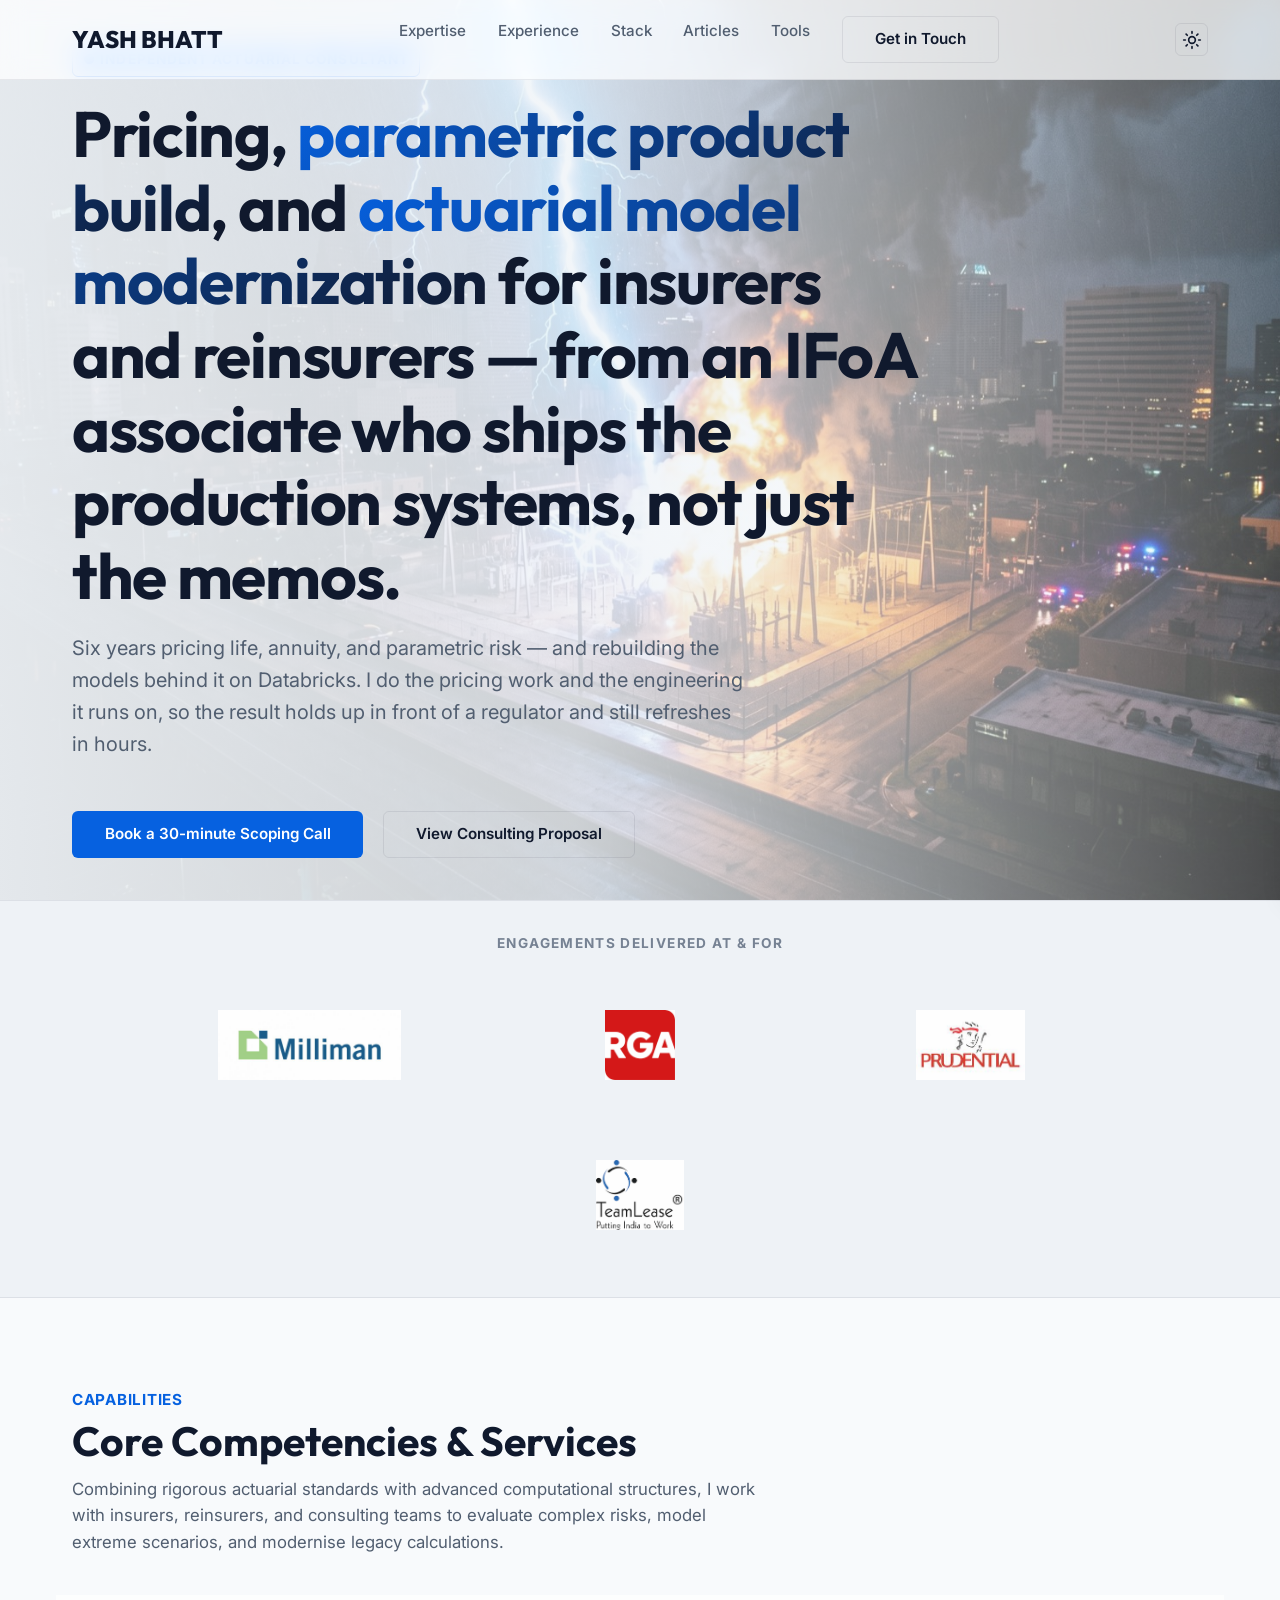
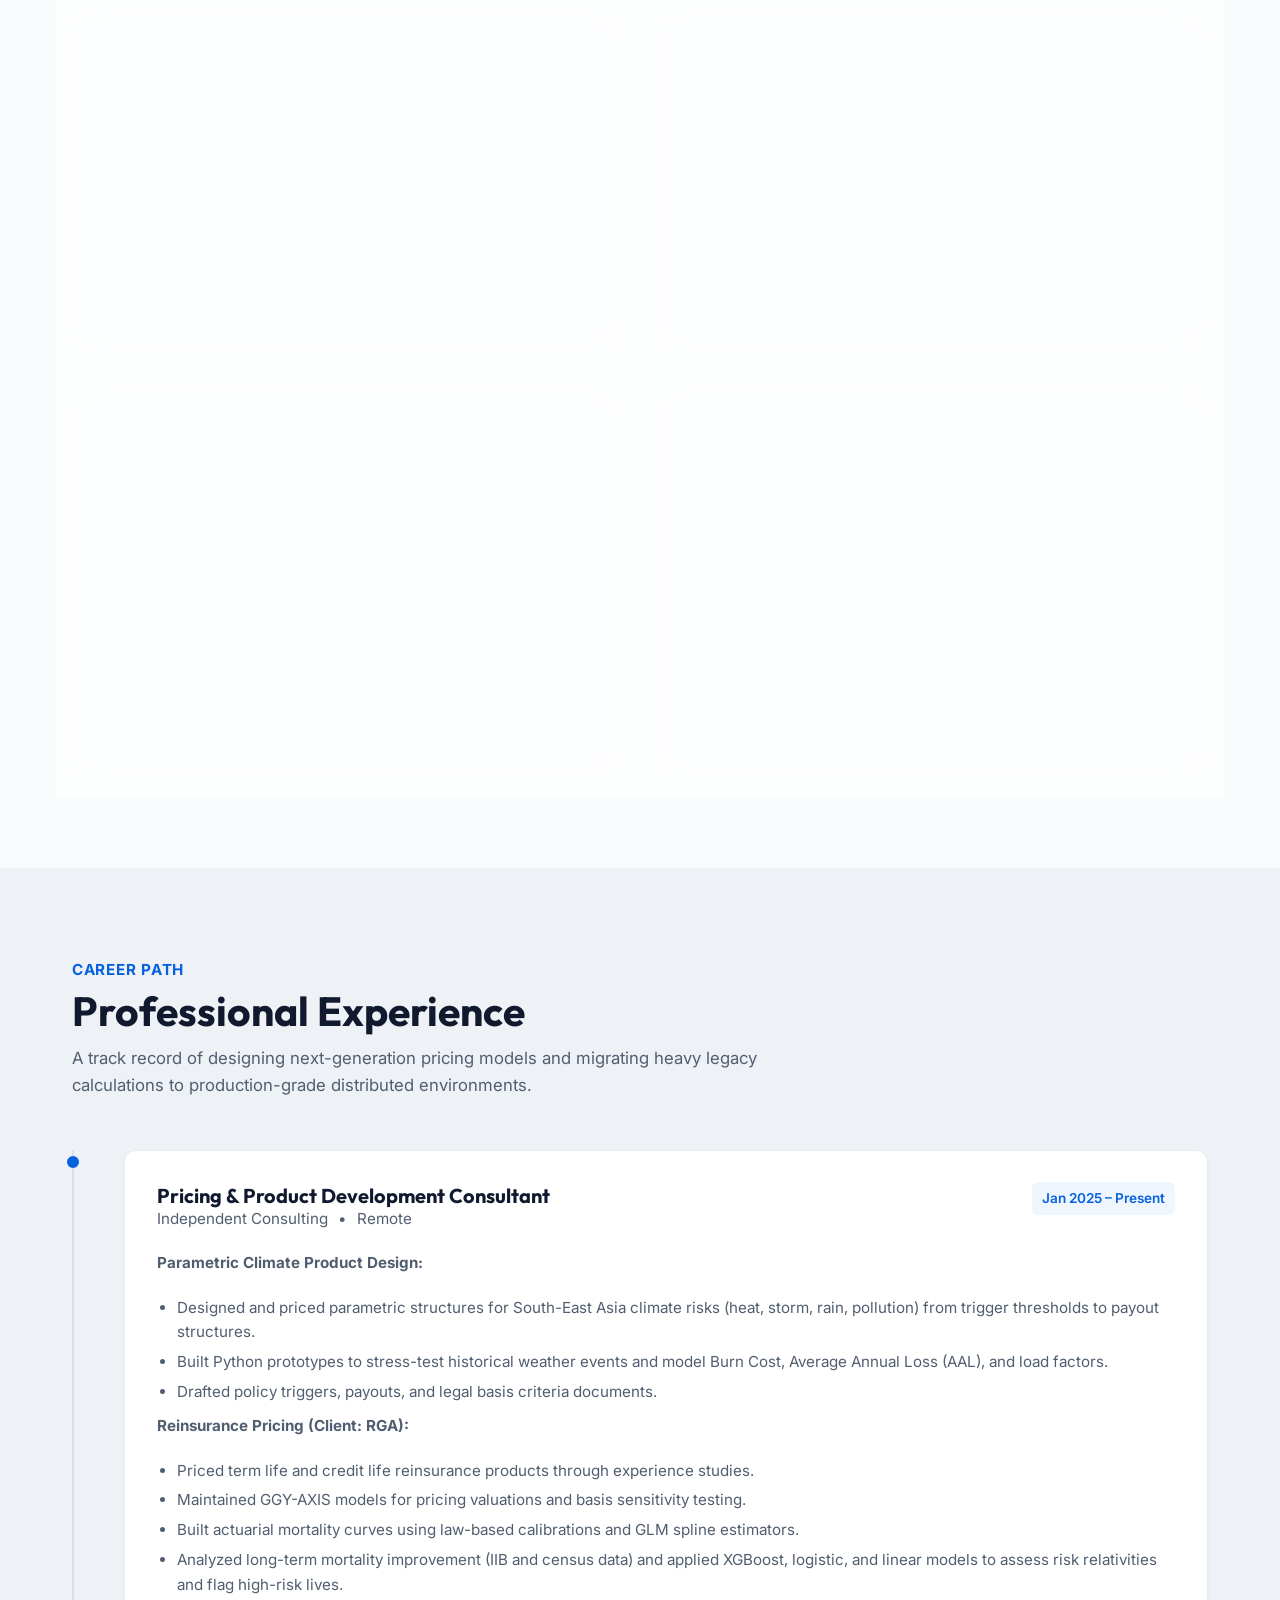
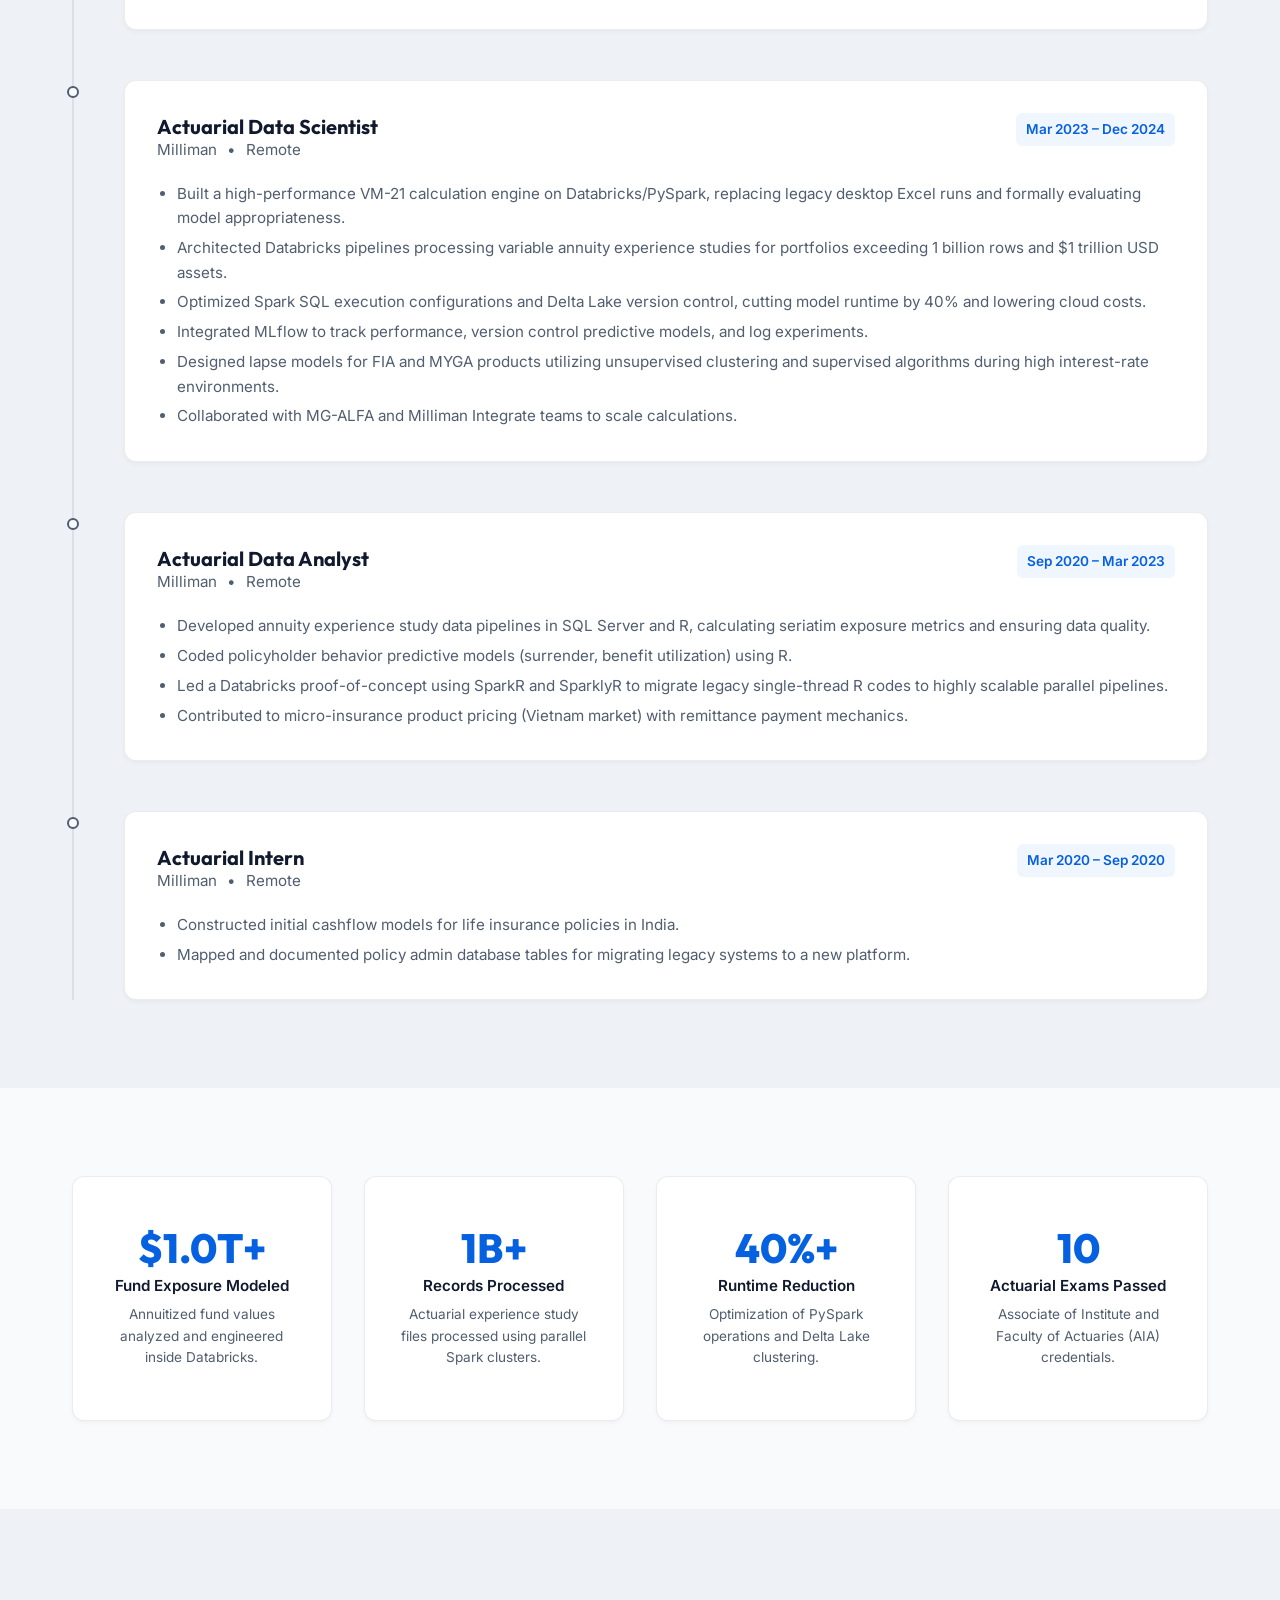
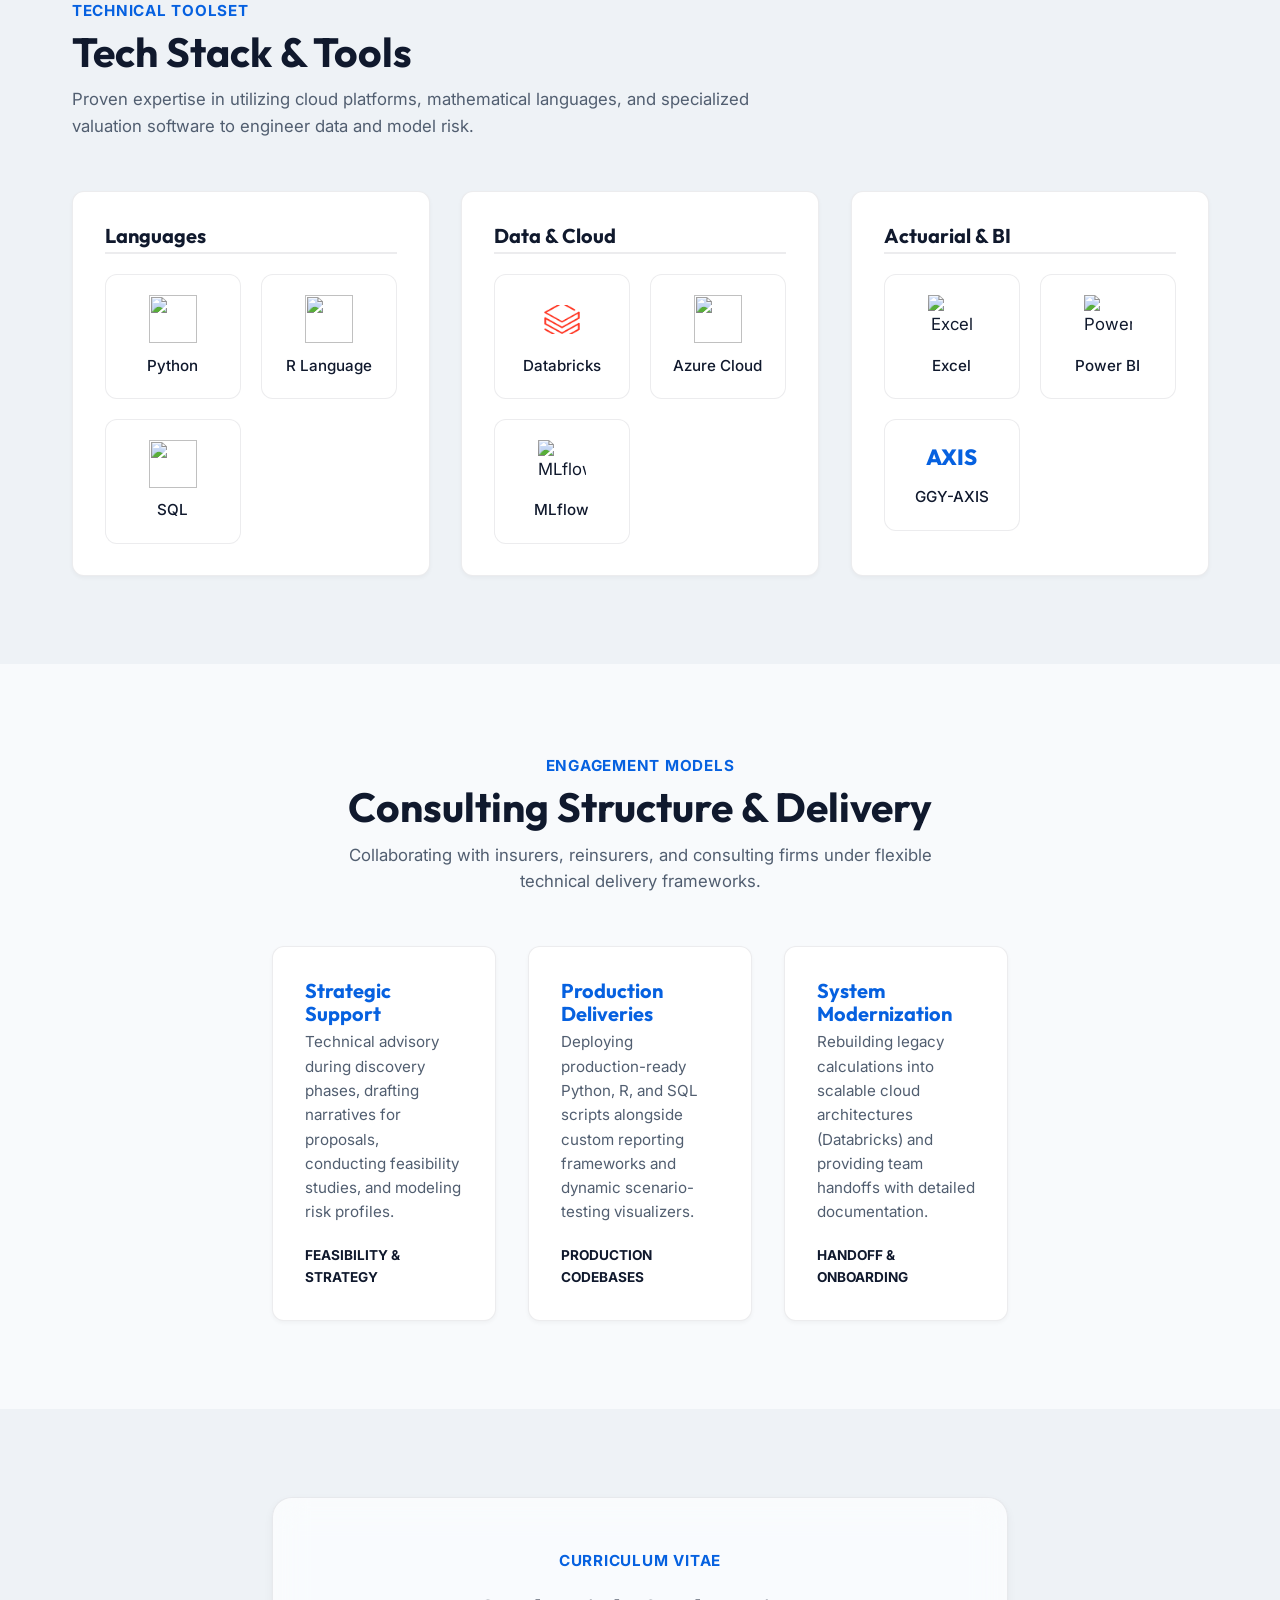
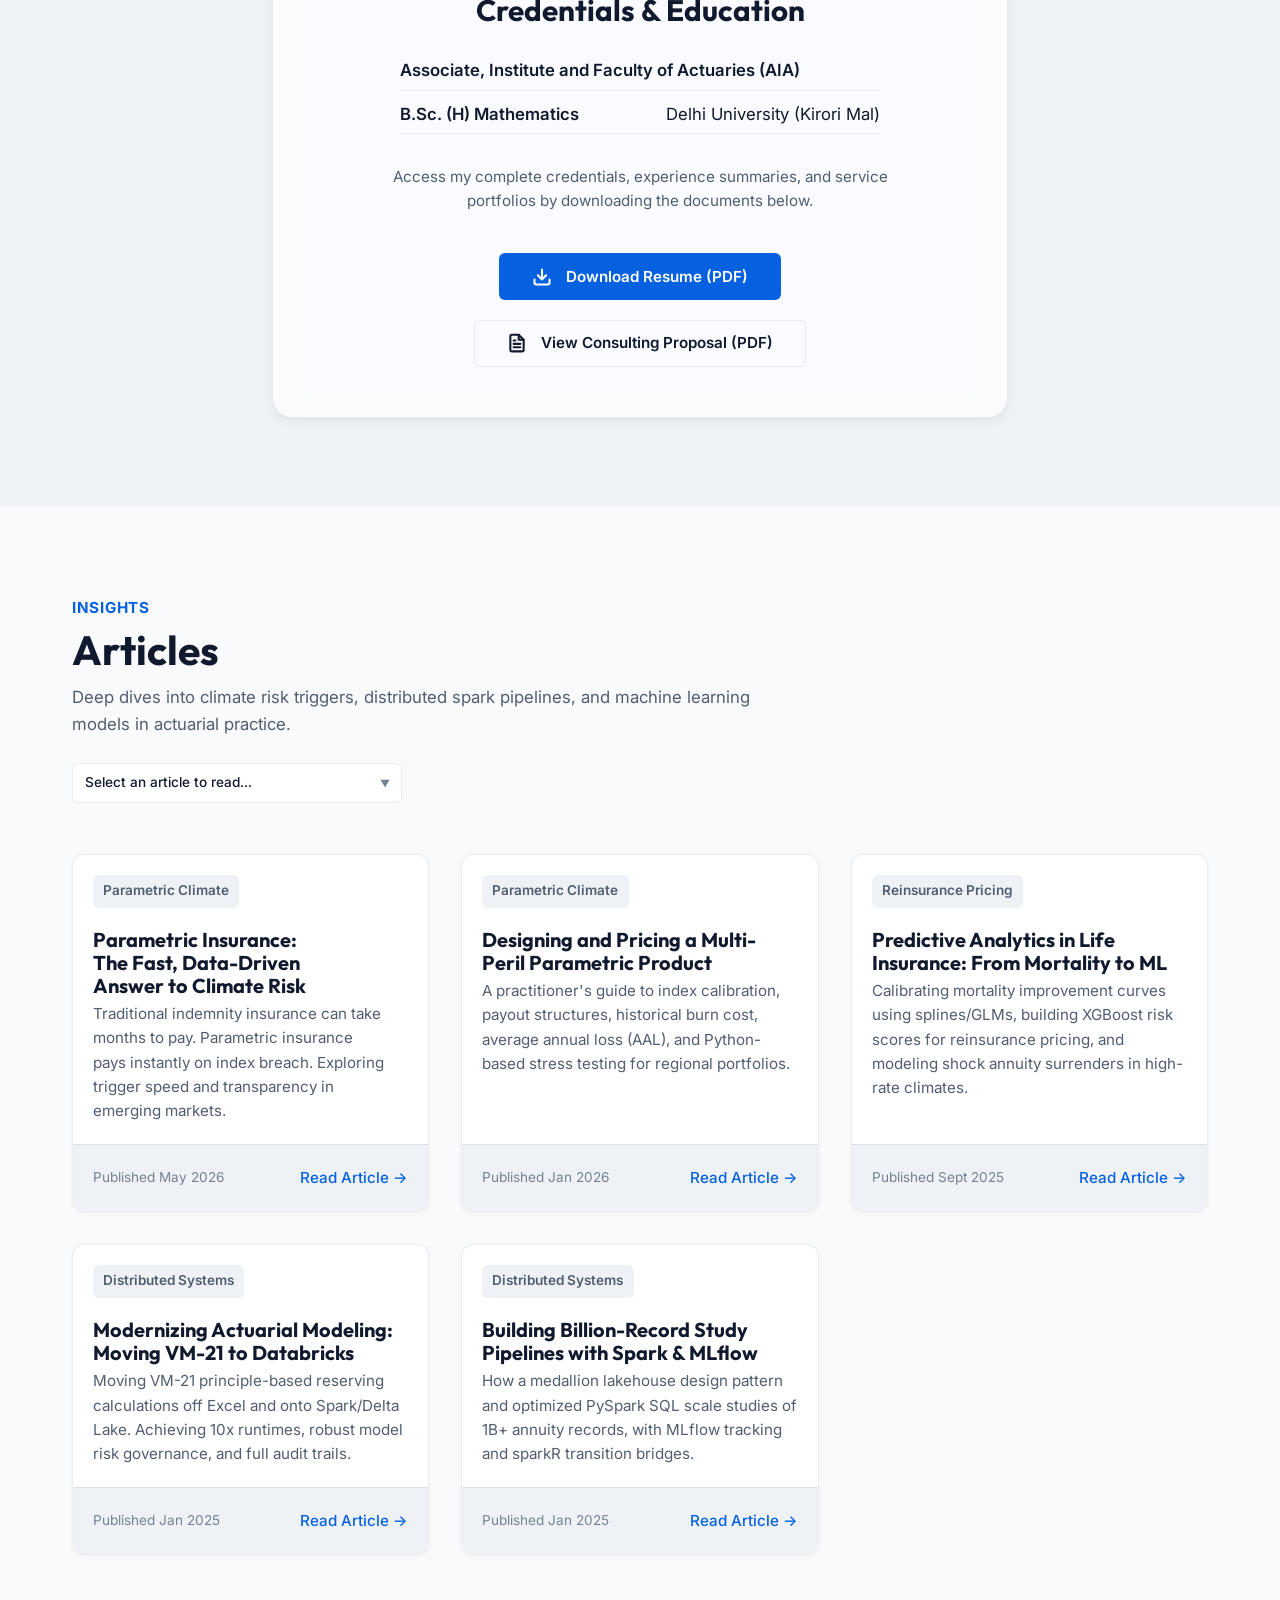
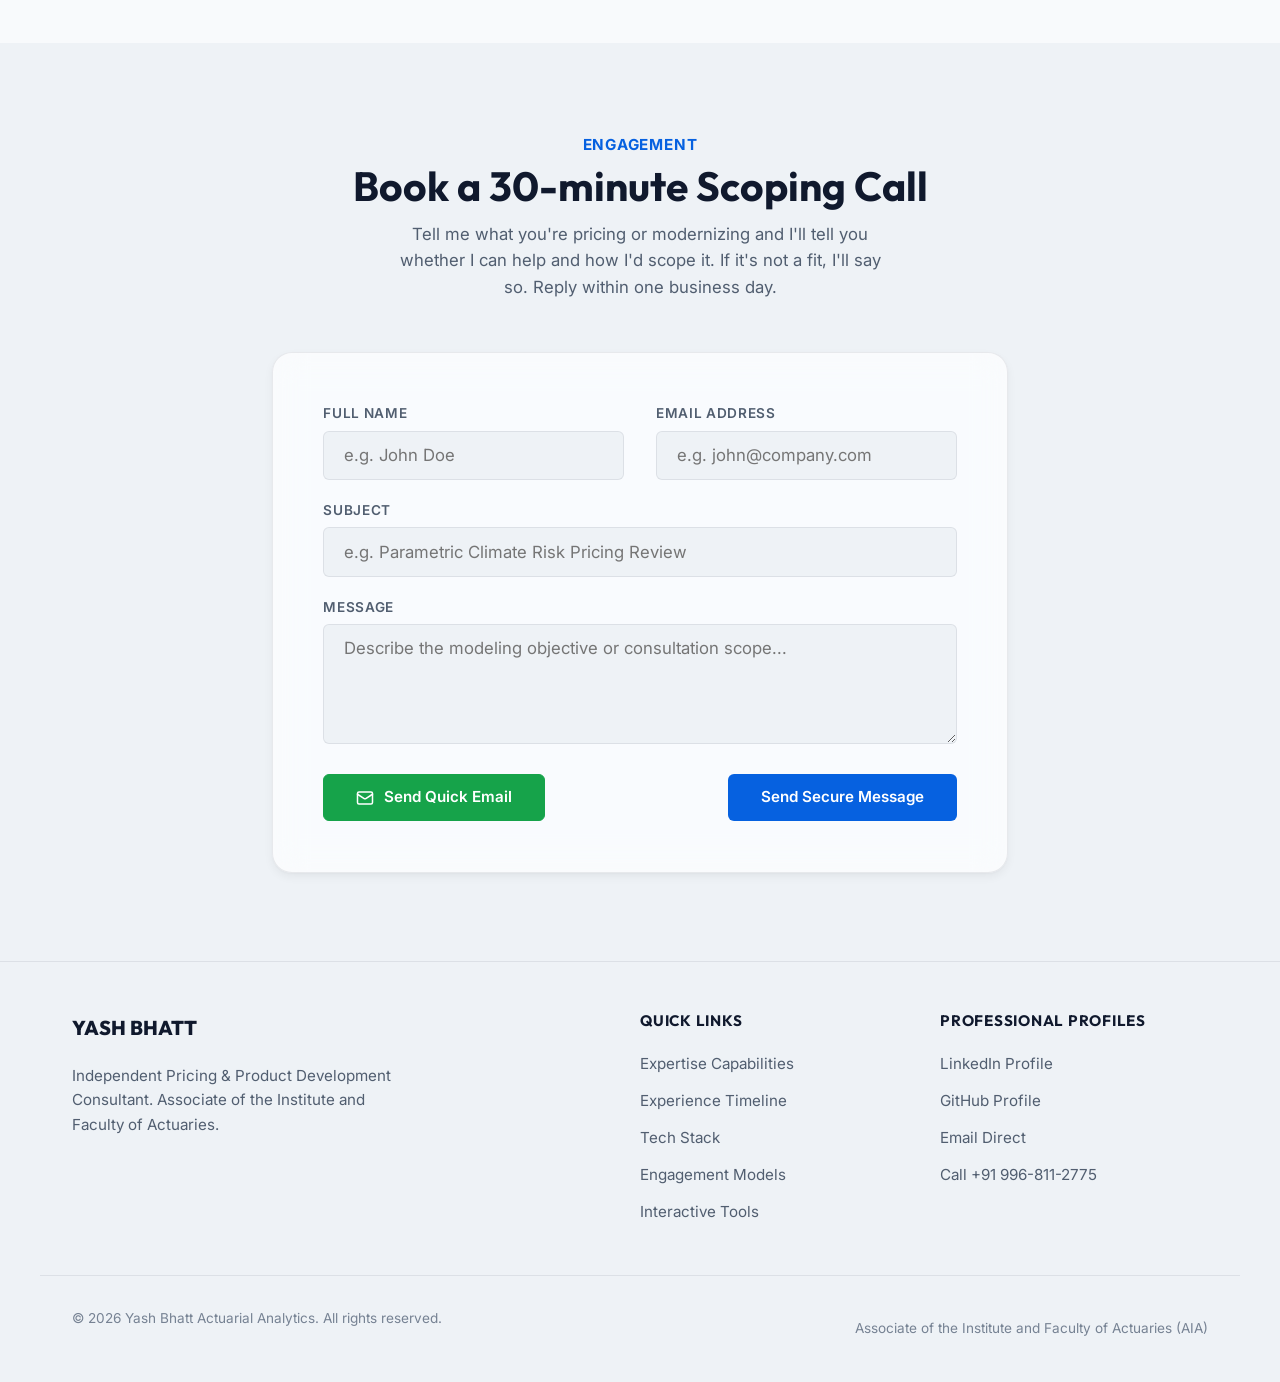
==== commit 8be27865: "update" ====
--- a/index.html
+++ b/index.html
@@ -1,776 +1,795 @@
 <!DOCTYPE html>
-<!--[if IE 8 ]><html class="no-js oldie ie8" lang="en"> <![endif]-->
-<!--[if IE 9 ]><html class="no-js oldie ie9" lang="en"> <![endif]-->
-<!--[if (gte IE 9)|!(IE)]><!--><html class="no-js" lang="en"> <!--<![endif]-->
+<html lang="en">
 <head>
-
-   <!--- basic page needs
-   ================================================== -->
-   <meta charset="utf-8">
-	<title>Yash Bhatt — Parametric &amp; Reinsurance Pricing Consultant</title>
-	<meta name="description" content="Independent actuarial consultant (IFoA associate). Parametric and reinsurance pricing, VM-21 modeling, and Databricks model modernization for insurers and reinsurers.">
-	<meta name="author" content="Yash Bhatt">
-
-   <!-- open graph / social preview
-   ================================================== -->
-	<meta property="og:title" content="Yash Bhatt — Parametric &amp; Reinsurance Pricing Consultant">
-	<meta property="og:description" content="Parametric and life/reinsurance pricing, VM-21 modeling, and Databricks model modernization for insurers and reinsurers. Delivered by an IFoA associate who ships the production systems.">
-	<meta property="og:type" content="website">
-	<meta property="og:url" content="https://yash-bhatt.github.io/">
-	<meta property="og:image" content="https://yash-bhatt.github.io/favicon.png">
-	<meta name="twitter:card" content="summary">
-
-   <!-- mobile specific metas
-   ================================================== -->
-	<meta name="viewport" content="width=device-width, initial-scale=1, maximum-scale=1">
-
- 	<!-- CSS
-   ================================================== -->
-   <link rel="stylesheet" href="css/base.css">  
-   <link rel="stylesheet" href="css/main.css">
-   <link rel="stylesheet" href="css/vendor.css">     
-
-   <!-- script
-   ================================================== -->   
-	<script src="js/modernizr.js"></script>
-	<script src="js/pace.min.js"></script>
-
-   <!-- favicons
-	================================================== -->
-	<link rel="icon" type="image/png" href="favicon.png">
-
+  <meta charset="UTF-8">
+  <meta name="viewport" content="width=device-width, initial-scale=1.0">
+  <meta name="description" content="Independent actuarial consultant (IFoA associate). Parametric insurance pricing, reinsurance and life pricing, VM-21 modeling, and Databricks model modernization for insurers and reinsurers.">
+  <title>Yash Bhatt — Parametric & Reinsurance Pricing Consultant (IFoA)</title>
+
+  <!-- Open Graph / social preview -->
+  <meta property="og:title" content="Yash Bhatt — Parametric & Reinsurance Pricing Consultant (IFoA)">
+  <meta property="og:description" content="Parametric and life/reinsurance pricing, VM-21 modeling, and Databricks model modernization for insurers and reinsurers. Delivered by an IFoA associate who ships the production systems.">
+  <meta property="og:type" content="website">
+  <meta property="og:url" content="https://yash-bhatt.github.io/">
+  <meta property="og:image" content="https://yash-bhatt.github.io/favicon.png">
+  <meta name="twitter:card" content="summary">
+
+  <!-- CSS Stylesheet Modules -->
+  <link rel="stylesheet" href="css/variables.css?v=1.4">
+  <link rel="stylesheet" href="css/base.css?v=1.4">
+  <link rel="stylesheet" href="css/layout.css?v=1.4">
+  <link rel="stylesheet" href="css/components.css?v=1.4">
+  <link rel="stylesheet" href="css/animations.css?v=1.4">
+
+  <!-- Print Stylesheet for PDF CV Generation -->
+  <style>
+    @media print {
+      body {
+        background: #fff !important;
+        color: #000 !important;
+        font-size: 11pt !important;
+      }
+      .header, .menu-btn, .mobile-menu, .scroll-progress-bar, #contact, #calculator, .btn, .footer-brand-text, .theme-toggle {
+        display: none !important;
+      }
+      .section {
+        padding-block: 20px !important;
+        page-break-inside: avoid;
+      }
+      .container {
+        max-width: 100% !important;
+        padding-inline: 0 !important;
+      }
+      .timeline-container {
+        border-left: 1px solid #ccc !important;
+      }
+      .card, .glass-card, .metric-card {
+        background: #fff !important;
+        border: 1px solid #ccc !important;
+        box-shadow: none !important;
+        color: #000 !important;
+        transform: none !important;
+      }
+    }
+  </style>
 </head>
-
-<body id="top">
-
-	<!-- header 
-   ================================================== -->
-   <header>   	
-   	<div class="row">
-
-   		<div class="top-bar">
-			   <!--
-   			<a class="menu-toggle" href="#"><span>Menu</span></a>
-			<h3 class="logo">Menu</h3>
-			
-	   		<div class="logo">
-		         <a href="index.html">Yash</a>
-		      </div>		      
-			-->
-		   	<nav id="main-nav-wrap">
-					<ul class="main-navigation">
-						<li class="current"><a class="smoothscroll"  href="#intro" title="">Home</a></li>
-						<li><a class="smoothscroll"  href="#about" title="">About</a></li>
-						<li><a class="smoothscroll"  href="#resume" title="">Resume</a></li>
-						<li><a class="smoothscroll"  href="#portfolio" title="">Portfolio</a></li>
-						<li><a class="smoothscroll"  href="#services" title="">Services</a></li>					
-						<li><a class="smoothscroll"  href="#contact" title="">Contact</a></li>	
-						<li><a href="styles.html" title="">Style Demo</a></li>				
-					</ul>
-				</nav>    		
-   		</div> <!-- /top-bar --> 
-   		
-   	</div> <!-- /row --> 		
-   </header> <!-- /header -->
-
-	<!-- intro section
-   ================================================== -->
-   <section id="intro">   
-
-   	<div class="intro-overlay"></div>	
-
-   	<div class="intro-content">
-   		<div class="row">
-
-   			<div class="col-twelve">
-
-	   			<h5>Actuarial pricing &amp; model modernization</h5>
-	   			<h1>Pricing, parametric product build, and actuarial model modernization for insurers and reinsurers &mdash; from an IFoA associate who ships the production systems, not just the memos.</h1>
-
-	   			<p class="intro-position">
-	   				<span>Six years pricing life, annuity, and parametric risk &mdash; and rebuilding the models behind it on Databricks.</span>
-	   				<span>I do the pricing work and the engineering it runs on.</span>
-	   			</p>
-
-	   			<a class="button stroke smoothscroll" href="#contact" title="Book a 30-minute scoping call">Book a 30-minute scoping call</a>
-
-	   		</div>  
-   			
-   		</div>   		 		
-   	</div> <!-- /intro-content --> 
-
-   	<ul class="intro-social">
-         <li><a href="https://github.com/yash-bhatt"><i class="fa fa-github"></i></a></li>
-         <li><a href="https://www.linkedin.com/in/yashbhatt28/"><i class="fa fa-linkedin"></i></a></li>
-         <li><a href="twitter.com"><i class="fa fa-twitter"></i></a></li>
-      </ul> <!-- /intro-social -->      	
-
-   </section> <!-- /intro -->
-
-
-   <!-- about section
-   ================================================== -->
-   <section id="about">  
-
-   	<div class="row section-intro">
-   		<div class="col-twelve">
-
-   			<h5>About</h5>
-   			<h1>Pricing rigor and production engineering, in the same pair of hands.</h1>
-
-   			<div class="intro-info">
-
-
-				<p class="lead">Six years across life, annuity, and parametric pricing &mdash; and the Databricks rebuilds that make those models run fast and stay auditable.</p>
-   			</div>
-
-   		</div>   		
-   	</div> <!-- /section-intro -->
-
-   	<div class="row about-content">
-
-   		<div class="col-six tab-full">
-
-   			<h3>Profile</h3>
-   			<p>I'm an actuary who builds the systems, not just the recommendations. I qualified as an Associate of the Institute and Faculty of Actuaries &mdash; ten exams &mdash; and spent six years at Milliman: intern building cashflow models, then analyst running variable-annuity experience studies, then actuarial data scientist rebuilding valuation and pricing models on Databricks.</p>
-   			<p>Since January 2025 I've worked independently, pricing parametric and life products for insurers and reinsurers and modernizing the actuarial models behind them. The through-line is the same at every step: pricing rigor and production engineering in the same pair of hands. I price the product, and I build the pipeline it runs on &mdash; so the work holds up in front of a regulator and still refreshes in hours.</p>
-
-   			<ul class="info-list">
-   				<li>
-   					<strong>Name:</strong>
-   					<span>Yash Bhatt</span>
-   				</li>
-   				<li>
-   					<strong>Credentials:</strong>
-   					<span>Associate, Institute and Faculty of Actuaries (AIA)</span>
-   				</li>
-   				<li>
-   					<strong>Focus:</strong>
-   					<span>Pricing &amp; product development consulting</span>
-   				</li>
-   				<li>
-   					<strong>Engagement:</strong>
-   					<span>Remote, worldwide</span>
-   				</li>
-   				<li>
-   					<strong>Email:</strong>
-   					<span>b.yash289@gmail.com</span>
-   				</li>
-
-   			</ul> <!-- /info-list -->
-
-   		</div>
-
-   		<div class="col-six tab-full">
-
-   			<h3>Skills</h3>
-   			<p>Always curious and agile to gain knowledge, skilled and have working experience of R programming, Python, Pyspark, multiple SQL dialects, databricks, and github.</p>
-
-				<ul class="skill-bars">
-				   <li>
-				   	<div class="progress percent90"><span>90%</span></div>
-				   	<strong>R programming</strong>
-				   </li>
-				   <li>
-				   	<div class="progress percent85"><span>85%</span></div>
-				   	<strong>Python3</strong>
-				   </li>
-				   <li>
-				   	<div class="progress percent70"><span>80%</span></div>
-				   	<strong>SQL</strong>
-				   </li>
-				   <li>
-				   	<div class="progress percent65"><span>65%</span></div>
-				   	<strong>Databricks</strong>
-				   </li>
-				   <li>
-					<div class="progress percent75"><span>75%</span></div>
-					<strong>Insurance Knowledge</strong>
-				   </li>
-				   <li>
-				   	<div class="progress percent80"><span>75%</span></div>
-				   	<strong>Product Management</strong>
-				   </li>
+<body>
+
+  <!-- Scroll Progress Indicator -->
+  <div class="scroll-progress-bar" id="progressBar"></div>
+
+  <!-- Header Section -->
+  <header class="header" id="header">
+    <div class="container nav">
+      <a href="#hero" class="logo" aria-label="Yash Bhatt Home">
+        YASH BHATT
+      </a>
       
-				</ul> <!-- /skill-bars -->		
-
-   		</div>
-
-   	</div>
-
-   	<div class="row button-section">
-   		<div class="col-twelve">
-   			
-   			<a href="Yash-Bhatt-Resume-2026.pdf" title="Download CV (PDF)" class="button button-primary">Prefer the detail first? Download my CV (PDF)</a>
-   		</div>   		
-   	</div>
-
-   </section> <!-- /process-->    
-
-
-   <!-- resume Section
-   ================================================== -->
-	<section id="resume" class="grey-section">
-
-		<div class="row section-intro">
-   		<div class="col-twelve">
-
-   			<h5>Resume</h5>
-   			<h1>More of my credentials.</h1>
-
-   			<p class="lead">A finance enthusiast with a combination of actuarial and data science knowledge who loves to solve the business problems. Have experience of working in small and agile teams in a collaborative environment, product maintainance/management with people from different knowledge backgrounds.</p>
-
-   		</div>   		
-   	</div> <!-- /section-intro--> 
-
-   	<div class="row resume-timeline">
-
-   		<div class="col-twelve resume-header">
-
-   			<h2>Work Experience</h2>
-
-   		</div> <!-- /resume-header -->
-
-   		<div class="col-twelve">
-
-   			<div class="timeline-wrap">
-
-   				<div class="timeline-block">
-
-	   				<div class="timeline-ico">
-	   					<i class="fa fa-briefcase"></i>
-	   				</div>
-
-	   				<div class="timeline-header">
-	   					<h3>Actuarial Data Analyst</h3>
-	   					<p>March 2020 - Present</p>
-	   				</div>
-
-	   				<div class="timeline-content">
-	   					<h4>Milliman India</h4>
-	   					<p>Developed workflow, architected big-data solution, and delivered an automated pipeline with client desired format for variable annuity product for top US life insurers.
-							● Documented, cleaned data, and maintained variable annuity experience study pipelines on SQL server of four participants for newly acquired business by the Milliman and delivered experience reports on time.
-							● Built yearly elastic-net regression to understand policy holders’ behavior and factors which affect the lapses. Contributed to creating yearly lapse reports for variable annuities with GLWB insurers.
-							● Created risk exposure judgment logic and calculated exposure of deaths and lapses based on seriatim data for final expense and level premium term insurance products.
-							● Automated manual cleaning process of monthly covid claims data from forty clients for dashboard using R programming language and reduced cleaning process time from two weeks to ten minutes.
-							● Produced product specifications tables from product information documents for indexed annuity experience study.
-							● Improved runtime, identified issues, bugs (including outages), data conflicts, maintained annuity pipelines and delivered quarterly insights to the study subscribers.
-							● Completed POC of cloud analytics platform Databricks using sparkR and sparklyR for creating efficient big data solutions.
-							● Took multiple interviews for actuarial data analyst position, created training materials, trained new team members, and built a team of 5 actuarial data analyst from 2 members in India office.
-							● Peer reviewed work of subordinates and help them in delivering quick and efficient outputs.
-							● Managed different projects at the same time using Azure Devops Kanban board.</p>
-	   				</div>
-
-	   			</div> <!-- /timeline-block -->
-
-	   			<div class="timeline-block">
-
-	   				<div class="timeline-ico">
-	   					<i class="fa fa-briefcase"></i>
-	   				</div>
-
-	   				<div class="timeline-header">
-	   					<h3>Subject Matter Expert intern</h3>
-	   					<p>Sept 2019 - Feb 2020</p>
-	   				</div>
-
-	   				<div class="timeline-content">
-	   					<h4>Acadecraft LLP</h4>
-	   					<p>Analyzed statistics assignments, calculations on research papers, excel dashboards, and prepared solutions for 52+ universities and 30+ authors.
-							● Collaborated with senior management on multiple functions including client success and engagement, reducing sent backs by 10% by identifying the pain points of all customer feedbacks.
-							● Assessed 100+ employees in different subject departments by engaging employees with the company's value, assessing their strengths using psychometric tests, opportunities, and overall skills which improved their productivity to do tasks by 17% daily.</p>
-	   				</div>
-
-	   			</div> <!-- /timeline-block -->
-
-   			</div> <!-- /timeline-wrap -->   			
-
-   		</div> <!-- /col-twelve -->
-   		
-   	</div> <!-- /resume-timeline -->
-   	
-   	<div class="row resume-timeline">
-
-   		<div class="col-twelve resume-header">
-
-   			<h2>Education</h2>
-
-   		</div> <!-- /resume-header -->
-
-   		<div class="col-twelve">
-
-   			<div class="timeline-wrap">
-
-   				<div class="timeline-block">
-
-	   				<div class="timeline-ico">
-	   					<i class="fa fa-graduation-cap"></i>
-	   				</div>
-
-	   				<div class="timeline-header">
-	   					<h3>Bachelor Degree</h3>
-	   					<p>July 2016 - June 2019</p>
-	   				</div>
-
-	   				<div class="timeline-content">
-	   					<h4>University of Delhi</h4>
-	   					<p>BS in Mathematics with statistics minor (CGPA: 7.4): Honors Program, Junior secretory at Tensor (mathematics society) and, member of department fest organizing committee.</p>
-	   				</div>
-
-	   			</div> <!-- /timeline-block -->
-
-	   			<div class="timeline-block">
-
-	   				<div class="timeline-ico">
-	   					<i class="fa fa-graduation-cap"></i>
-	   				</div>
-
-	   				<div class="timeline-header">
-	   					<h3>Actuarial Science</h3>
-	   					<p>May 2017 - present</p>
-	   				</div>
-
-	   				<div class="timeline-content">
-	   					<h4>Institute and Faculty of Actuaries</h4>
-	   					<p>Cleared following mentioned six core principles actuarial exams and professional skills stage-1 course:
-							● CS1- Actuarial Statistics
-							● CM1- Actuarial Mathematics
-							● CS2– Risk Modelling and Survival Analysis
-							● CB1- Business Finance
-							● CB2- Business Economics
-							● CB3- Business Management
-						</p>
-	   				</div>
-
-	   			</div> <!-- /timeline-block -->
-
-   			</div> <!-- /timeline-wrap -->   			
-
-   		</div> <!-- /col-twelve -->
-   		
-   	</div> <!-- /resume-timeline -->
-		
-	</section> <!-- /features -->
-
-
-	<!-- Portfolio Section
-   ================================================== -->
-	<section id="portfolio">
-
-		<div class="row section-intro">
-   		<div class="col-twelve">
-
-   			<h5>Portfolio</h5>
-   			<h1>Check Out Some of My Works.</h1>
-
-   			<p class="lead">In the past I have done some personal projects and created some posts on Linkedin.</p>
-
-   		</div>   		
-   	</div> <!-- /section-intro--> 
-
-   	<div class="row portfolio-content">
-
-   		<div class="col-twelve">
-
-   			<!-- portfolio-wrapper -->
-	         <div id="folio-wrapper" class="block-1-2 block-mob-full stack">
-
-	         	<div class="bgrid folio-item">
-	               <div class="item-wrap">
-	               	<img src="images/portfolio/liberty.jpg" alt="Liberty">
-	                  <a href="#modal-01" class="overlay">	                  	           
-	                     <div class="folio-item-table">
-	                     	<div class="folio-item-cell">
-		     					       <h3 class="folio-title">Liberty</h3>	     					    
-		     					    	 <span class="folio-types">
-		     					       	  Graphic Design
-		     					       </span>
-		     					   </div>	                      	
-	                     </div>                    
-	                  </a>
-	               </div>	               
-	        		</div> <!-- /folio-item -->
-
-	        		<div class="bgrid folio-item">
-	               <div class="item-wrap">
-	               	<img src="images/portfolio/shutterbug.jpg" alt="Shutterbug">
-	               	<a href="#modal-02" class="overlay">              		                  
-	                     <div class="folio-item-table">
-	                     	<div class="folio-item-cell">
-	                     		<h3 class="folio-title">Shutterbug</h3>	     					    
-		     					    	<span class="folio-types">
-		     					       	  Web Design
-		     					      </span>		     		
-		     					   </div> 	                      	
-	                     </div>                    
-	                  </a>
-	               </div>
-	        		</div> <!-- /folio-item -->
-
-	            <div class="bgrid folio-item">
-	               <div class="item-wrap">
-	               	<img src="images/portfolio/clouds.jpg"alt="Clouds">
-	                  <a href="#modal-03" class="overlay">             		                  
-	                     <div class="folio-item-table">
-	                     	<div class="folio-item-cell">
-	                     		<h3 class="folio-title">Clouds</h3>	     					    
-		     					    	<span class="folio-types">
-		     					       	  Web Design
-		     					      </span>		     		
-		     					   </div> 	                      	
-	                     </div>                    
-	                  </a>
-	               </div>
-	        		</div> <!-- /folio-item -->
-
-	            <div class="bgrid folio-item">
-	               <div class="item-wrap">
-	               	<img src="images/portfolio/beetle.jpg" alt="Beetle">
-	                  <a href="#modal-04" class="overlay">                  	                 
-	                     <div class="folio-item-table">
-	                     	<div class="folio-item-cell">
-	                     		<h3 class="folio-title">Beetle</h3>	     					    
-		     					    	<span class="folio-types">
-		     					       	  Branding
-		     					      </span>		     		
-		     					   </div>  	                      	
-	                     </div>                    
-	                  </a>
-	               </div>
-	        		</div> <!-- /folio-item -->     
-
-	        		<div class="bgrid folio-item">
-	               <div class="item-wrap">
-	               	<img src="images/portfolio/lighthouse.jpg" alt="Lighthouse">
-	                  <a href="#modal-05" class="overlay">             		                  
-	                     <div class="folio-item-table">
-	                     	<div class="folio-item-cell">
-	                     		<h3 class="folio-title">Lighthouse</h3>	     					    
-		     					    	<span class="folio-types">
-		     					       	  Web Development
-		     					      </span>		     		
-		     					   </div> 	                      	
-	                     </div>                    
-	                  </a>
-	               </div>
-	        		</div> <!-- /folio-item -->
-
-	            <div class="bgrid folio-item">
-	               <div class="item-wrap">
-	               	<img src="images/portfolio/salad.jpg" alt="Salad">
-	                  <a href="#modal-06" class="overlay">
-	                     <div class="folio-item-table">
-	                     	<div class="folio-item-cell">
-	                     		<h3 class="folio-title">Salad</h3>	     					    
-		     					    	<span class="folio-types">
-		     					       	  Branding
-		     					      </span>		     		
-		     					   </div>	                      	
-	                     </div>                    
-	                  </a>
-	               </div>
-	        		</div> <!-- /folio-item -->   
-
-	            <!-- modal popups - begin
-	            ============================================================= -->
-	            <div id="modal-01" class="popup-modal slider mfp-hide">	
-
-				     	<div class="media">
-				     		<img src="images/portfolio/modals/m-liberty.jpg" alt="" />
-				     	</div>      	
-
-					   <div class="description-box">
-					      <h4>Liberty</h4>		      
-					      <p>Proin gravida nibh vel velit auctor aliquet. Aenean sollicitudin, lorem quis bibendum auctor, nisi elit consequat ipsum, nec sagittis sem nibh id elit.</p>
-
-					      <div class="categories">Web Development</div>			               
-					   </div>
-
-			         <div class="link-box">
-			            <a href="http://www.behance.net">Details</a>
-					      <a href="#" class="popup-modal-dismiss">Close</a>
-			         </div>		      
-
-				   </div> <!-- /modal-01 -->
-
-				   <div id="modal-02" class="popup-modal slider mfp-hide">	
-
-				     	<div class="media">
-				     		<img src="images/portfolio/modals/m-shutterbug.jpg" alt="" />
-				     	</div>      	
-
-					   <div class="description-box">
-					      <h4>Shutterbug</h4>		      
-					      <p>Proin gravida nibh vel velit auctor aliquet. Aenean sollicitudin, lorem quis bibendum auctor, nisi elit consequat ipsum, nec sagittis sem nibh id elit.</p>
-
-					      <div class="categories">Web Design</div>			               
-					   </div>
-
-			         <div class="link-box">
-			            <a href="http://www.behance.net">Details</a>
-					      <a href="#" class="popup-modal-dismiss">Close</a>
-			         </div>		      
-
-				   </div> <!-- /modal-02 -->
-
-				   <div id="modal-03" class="popup-modal slider mfp-hide">	
-
-				     	<div class="media">
-				     		<img src="images/portfolio/modals/m-clouds.jpg" alt="" />
-				     	</div>      	
-
-					   <div class="description-box">
-					      <h4>Clouds</h4>		      
-					      <p>Proin gravida nibh vel velit auctor aliquet. Aenean sollicitudin, lorem quis bibendum auctor, nisi elit consequat ipsum, nec sagittis sem nibh id elit.</p>
-
-					      <div class="categories">Web Design</div>			               
-					   </div>
-
-			         <div class="link-box">
-			            <a href="http://www.behance.net">Details</a>
-					      <a href="#" class="popup-modal-dismiss">Close</a>
-			         </div>		      
-
-				   </div> <!-- /modal-03 -->
-
-				   <div id="modal-04" class="popup-modal slider mfp-hide">	
-
-				     	<div class="media">
-				     		<img src="images/portfolio/modals/m-beetle.jpg" alt="" />
-				     	</div>      	
-
-					   <div class="description-box">
-					      <h4>Beetle</h4>		      
-					      <p>Proin gravida nibh vel velit auctor aliquet. Aenean sollicitudin, lorem quis bibendum auctor, nisi elit consequat ipsum, nec sagittis sem nibh id elit.</p>
-
-					      <div class="categories">Branding</div>			               
-					   </div>
-
-			         <div class="link-box">
-			            <a href="http://www.behance.net">Details</a>
-					      <a href="#" class="popup-modal-dismiss">Close</a>
-			         </div>		      
-
-				   </div> <!-- /modal-04 -->
-
-				   <div id="modal-05" class="popup-modal slider mfp-hide">	
-
-				     	<div class="media">
-				     		<img src="images/portfolio/modals/m-lighthouse.jpg" alt="" />
-				     	</div>      	
-
-					   <div class="description-box">
-					      <h4>Lighthouse</h4>		      
-					      <p>Proin gravida nibh vel velit auctor aliquet. Aenean sollicitudin, lorem quis bibendum auctor, nisi elit consequat ipsum, nec sagittis sem nibh id elit.</p>
-
-					      <div class="categories">Web Development</div>			               
-					   </div>
-
-			         <div class="link-box">
-			            <a href="http://www.behance.net">Details</a>
-					      <a href="#" class="popup-modal-dismiss">Close</a>
-			         </div>		      
-
-				   </div> <!-- /modal-05 -->
-
-				   <div id="modal-06" class="popup-modal slider mfp-hide">	
-
-				     	<div class="media">
-				     		<img src="images/portfolio/modals/m-salad.jpg" alt="" />
-				     	</div>      	
-
-					   <div class="description-box">
-					      <h4>Salad</h4>		      
-					      <p>Proin gravida nibh vel velit auctor aliquet. Aenean sollicitudin, lorem quis bibendum auctor, nisi elit consequat ipsum, nec sagittis sem nibh id elit.</p>
-
-					      <div class="categories">Branding</div>			               
-					   </div>
-
-			         <div class="link-box">
-			            <a href="http://www.behance.net">Details</a>
-					      <a href="#" class="popup-modal-dismiss">Close</a>
-			         </div>		      
-
-				   </div> <!-- /modal-06 -->
-
-
-				   <!-- modal popups - end
-	            ============================================================= -->
-
-	         </div> <!-- /portfolio-wrapper --> 
-
-   		</div>  <!-- /twelve -->   
-
-   	</div> <!-- /portfolio-content --> 
-		
-	</section> <!-- /portfolio -->
-
-
-	<!-- Services Section
-   ================================================== -->
-	<section id="services">
-
-		<div class="overlay"></div>
-
-		<div class="row section-intro">
-			<div class="col-twelve">
-
-				<h5>Services</h5>
-				<h1>Four ways I help insurers and reinsurers.</h1>
-
-				<p class="lead">Each is a scoped build with a defined outcome, not a retainer for advice. I do the pricing work and the engineering it runs on, so what I hand over is production-ready and defensible.</p>
-
-			</div>
-		</div> <!-- /section-intro -->
-
-		<div class="row services-content">
-
-			<div class="col-six tab-full service-block">
-				<h3>Parametric Product Design &amp; Pricing</h3>
-				<p class="service-promise">See the full loss distribution and tail behavior of a parametric product before you commit capital to it.</p>
-				<ul class="service-scope">
-					<li>Trigger and index design through payout structure, exhaust, and limit &mdash; with policy wording that pays cleanly when the trigger fires.</li>
-					<li>Burn cost, AAL, and stress testing under historical and stressed climate scenarios, with explicit loadings.</li>
-					<li>A Python pricing prototype you keep and re-run as your data updates, not a black box.</li>
-				</ul>
-				<p class="service-meta"><strong>Typical engagement:</strong> a scoped 4&ndash;10 week build, from peril selection to priced product and draft wording. [YASH: CONFIRM duration]</p>
-				<p class="service-proof"><strong>Proof:</strong> Designed and priced a multi-peril parametric product (heat, rain, storm, pollution) for Southeast Asia &mdash; trigger definition through rating, tested under historical and stressed climate scenarios.</p>
-				<p class="service-cta-line">Have a peril and region in mind?</p>
-				<a class="button stroke smoothscroll" href="#contact" title="Book a 30-minute scoping call">Book a scoping call</a>
-			</div>
-
-			<div class="col-six tab-full service-block">
-				<h3>Actuarial Modeling Modernization</h3>
-				<p class="service-promise">Your experience studies and valuation runs stop being a quarterly fire drill &mdash; refreshes run in hours on governed, versioned data.</p>
-				<ul class="service-scope">
-					<li>Move legacy Excel, R, and AXIS estates onto Databricks, PySpark, and Delta Lake, with model-appropriateness and model-risk assessment written down.</li>
-					<li>Spark SQL and cluster tuning that cut runtime and cloud spend on billion-record, trillion-dollar fund-value pipelines.</li>
-					<li>MLflow versioning so every model run is reproducible and auditable for the regulator and the model-risk committee.</li>
-				</ul>
-				<p class="service-meta"><strong>Typical engagement:</strong> 8&ndash;16 weeks per model estate, phased so the legacy process keeps running until the new one is signed off. [YASH: CONFIRM duration]</p>
-				<p class="service-proof"><strong>Proof:</strong> Built a VM-21 calculation engine plus cashflow, hedging, and risk models on Databricks/PySpark, replacing legacy Excel; cut runtime 40% on pipelines exceeding 1B records and $1T fund value. MG-ALFA/Integrate transition experience.</p>
-				<p class="service-cta-line">Tell me which model estate is slowing you down.</p>
-				<a class="button stroke smoothscroll" href="#contact" title="Book a 30-minute scoping call">Book a scoping call</a>
-			</div>
-
-			<div class="col-six tab-full service-block">
-				<h3>Reinsurance &amp; Life Pricing Support</h3>
-				<p class="service-promise">Specialist pricing capacity that plugs into your process &mdash; experience analysis, basis development, and mortality curves you can defend.</p>
-				<ul class="service-scope">
-					<li>Experience analysis and basis development for Term Life and Credit Life, from data to recommended rates.</li>
-					<li>Mortality curve construction with actuarial laws and GLM splines; mortality improvement from IIB and census data.</li>
-					<li>AXIS model build, maintenance, and sensitivity testing.</li>
-				</ul>
-				<p class="service-meta"><strong>Typical engagement:</strong> project-based or retained overflow capacity; pricing exercises typically run 3&ndash;8 weeks. [YASH: CONFIRM duration]</p>
-				<p class="service-proof"><strong>Proof:</strong> Priced Term Life and Credit Life reinsurance through experience analysis and basis development on RGA engagements; maintained and sensitivity-tested AXIS models.</p>
-				<p class="service-cta-line">Need pricing capacity this quarter?</p>
-				<a class="button stroke smoothscroll" href="#contact" title="Book a 30-minute scoping call">Book a scoping call</a>
-			</div>
-
-			<div class="col-six tab-full service-block">
-				<h3>Policyholder Behavior &amp; Predictive Analytics</h3>
-				<p class="service-promise">Know which policies will lapse and which lives carry the risk before it shows up in your results.</p>
-				<ul class="service-scope">
-					<li>Lapse and utilization models for FIA and MYGA in high-rate, elevated-lapse conditions &mdash; supervised and unsupervised.</li>
-					<li>Risk-relativity and high-risk-life flagging with XGBoost, logistic, and linear models.</li>
-					<li>Seriatim experience-study pipelines in SQL Server and R, built to re-run each cycle.</li>
-				</ul>
-				<p class="service-meta"><strong>Typical engagement:</strong> 6&ndash;12 weeks to a validated model plus the pipeline that keeps it fed. [YASH: CONFIRM duration]</p>
-				<p class="service-proof"><strong>Proof:</strong> Built FIA/MYGA lapse and segmentation models in a high-rate, elevated-lapse environment; risk-relativity flagging with XGBoost, logistic, and linear models; a Databricks sparkR/sparklyr POC that beat legacy R runtimes.</p>
-				<p class="service-cta-line">Lapses running ahead of assumptions?</p>
-				<a class="button stroke smoothscroll" href="#contact" title="Book a 30-minute scoping call">Book a scoping call</a>
-			</div>
-
-		</div> <!-- /services-content -->
-
-	</section> <!-- /services -->
-
-
-   <!-- contact
-   ================================================== -->
-	<section id="contact">
-
-		<div class="row section-intro">
-   		<div class="col-twelve">
-
-   			<h5>Contact</h5>
-   			<h1>Book a 30-minute scoping call.</h1>
-
-   			<p class="lead">Tell me what you're pricing or modernizing, and I'll tell you whether I can help and how I'd scope it. If it's not a fit, I'll say so. Reply within one business day.</p>
-
-   			<a class="button button-primary" href="mailto:b.yash289@gmail.com?subject=Scoping%20call%20request" title="Book a 30-minute scoping call">Book a 30-minute scoping call</a> <!-- [YASH: PROVIDE scheduling link (Calendly/Cal.com) to replace mailto] -->
-
-   		</div>
-   	</div> <!-- /section-intro -->
-
-   	
-
-   	<div class="row contact-info">
-
-   		<div class="col-four tab-full">
-
-   			<div class="icon">
-   				<i class="icon-pin"></i>
-   			</div>
-
-   			<h5>Where to find me</h5>
-
-   			<p>
-            AIPL Business Club 11th floor<br>
-            Sector-62, Gurgaon, HR<br>
-            122011 India
+      <!-- Desktop Navigation Links -->
+      <nav aria-label="Primary Navigation">
+        <ul class="nav-list">
+          <li><a href="#about" class="nav-link">Expertise</a></li>
+          <li><a href="#experience" class="nav-link">Experience</a></li>
+          <li><a href="#skills" class="nav-link">Stack</a></li>
+          <li class="nav-item dropdown">
+            <a href="#insights" class="nav-link dropdown-toggle">Articles</a>
+            <ul class="dropdown-menu">
+              <li><a href="articles/parametric-insurance-climate-risk.html" class="dropdown-item">1. Parametric Climate Risk</a></li>
+              <li><a href="articles/designing-pricing-multi-peril-parametric.html" class="dropdown-item">2. Designing Parametric Products</a></li>
+              <li><a href="articles/predictive-analytics-life-insurance.html" class="dropdown-item">3. Predictive Analytics in Life</a></li>
+              <li><a href="articles/modernizing-actuarial-modeling-vm21.html" class="dropdown-item">4. Modernizing VM-21 Reserving</a></li>
+              <li><a href="articles/billion-record-experience-study-spark.html" class="dropdown-item">5. Billion-Record Study Pipelines</a></li>
+            </ul>
+          </li>
+          <li><a href="tools/index.html" class="nav-link">Tools</a></li>
+          <li><a href="#contact" class="nav-link btn btn-secondary">Get in Touch</a></li>
+        </ul>
+      </nav>
+
+      <!-- Theme Toggle & Hamburger -->
+      <div class="flex-center" style="gap: var(--spacing-md);">
+        <button class="theme-toggle" id="themeToggle" aria-label="Toggle Theme" style="cursor: pointer; padding: var(--spacing-xs); display: flex; align-items: center; border-radius: var(--radius-sm); border: 1px solid var(--color-surface-border);">
+          <!-- Sun Icon (shows in dark theme) -->
+          <svg class="sun-icon" width="20" height="20" viewBox="0 0 24 24" fill="none" stroke="currentColor" stroke-width="2" stroke-linecap="round" stroke-linejoin="round" style="display: var(--sun-display, block); color: var(--color-text-primary);">
+            <circle cx="12" cy="12" r="4"></circle>
+            <path d="M12 2v2M12 20v2M4.93 4.93l1.41 1.41M17.66 17.66l1.41 1.41M2 12h2M20 12h2M6.34 17.66l-1.41 1.41M19.07 4.93l-1.41 1.41"></path>
+          </svg>
+          <!-- Moon Icon (shows in light theme) -->
+          <svg class="moon-icon" width="20" height="20" viewBox="0 0 24 24" fill="none" stroke="currentColor" stroke-width="2" stroke-linecap="round" stroke-linejoin="round" style="display: var(--moon-display, none); color: var(--color-text-primary);">
+            <path d="M21 12.79A9 9 0 1 1 11.21 3 7 7 0 0 0 21 12.79z"></path>
+          </svg>
+        </button>
+
+        <button class="menu-btn" id="menuBtn" aria-expanded="false" aria-controls="mobileMenu" aria-label="Open menu">
+          <span class="menu-btn-bar"></span>
+          <span class="menu-btn-bar"></span>
+          <span class="menu-btn-bar"></span>
+        </button>
+      </div>
+    </div>
+  </header>
+
+  <!-- Mobile Overlay Navigation -->
+  <div class="mobile-menu" id="mobileMenu">
+    <nav aria-label="Mobile Navigation">
+      <ul class="mobile-nav-list">
+        <li><a href="#about" class="mobile-nav-link">Expertise</a></li>
+        <li><a href="#experience" class="mobile-nav-link">Experience</a></li>
+        <li><a href="#skills" class="mobile-nav-link">Stack</a></li>
+        <li><a href="#insights" class="mobile-nav-link">Articles</a></li>
+        <li><a href="tools/index.html" class="mobile-nav-link">Tools</a></li>
+        <li><a href="#contact" class="mobile-nav-link">Contact</a></li>
+      </ul>
+    </nav>
+  </div>
+
+  <main>
+    
+    <!-- Hero Section -->
+    <section class="section" id="hero" style="min-height: 100dvh; height: 100dvh; display: flex; align-items: center; position: relative; isolation: isolate;">
+      
+      <!-- Background Carousel -->
+      <div class="hero-carousel-container">
+        <div class="hero-slide active" style="background-image: url('assets/img1.png');"></div>
+        <div class="hero-slide" style="background-image: url('assets/img2.png');"></div>
+        <div class="hero-slide" style="background-image: url('assets/img3.png');"></div>
+        <div class="hero-slide" style="background-image: url('assets/img4.png');"></div>
+        <div class="hero-slide" style="background-image: url('assets/img5.png');"></div>
+      </div>
+      
+      <!-- Ambient overlay mask to maintain contrast/readability -->
+      <div style="position: absolute; top: 0; left: 0; width: 100%; height: 100%; background: linear-gradient(90deg, var(--color-overlay-start) 0%, var(--color-overlay-mid) 45%, var(--color-overlay-end) 100%); z-index: 2; pointer-events: none;"></div>
+      
+      <div class="container" style="position: relative; z-index: 3;">
+        <div class="hero-content" style="max-width: 850px;">
+          <div class="animate-pulse-soft" style="display: inline-flex; align-items: center; gap: var(--spacing-xs); background-color: var(--color-accent-subtle); border: 1px solid var(--color-accent); color: var(--color-accent); font-size: var(--font-size-xs); font-weight: 700; text-transform: uppercase; letter-spacing: 0.08em; padding: var(--spacing-xs) var(--spacing-sm); border-radius: var(--radius-sm); margin-bottom: var(--spacing-md);">
+            <span>● Independent Actuarial Consultant</span>
+          </div>
+          
+          <h1 style="font-size: var(--font-size-display); margin-bottom: var(--spacing-md); letter-spacing: -0.02em; line-height: 1.15;">
+            Pricing, <span class="logo-accent" style="background: linear-gradient(135deg, var(--color-accent), var(--color-text-primary)); -webkit-background-clip: text; -webkit-text-fill-color: transparent;">parametric product build</span>, and <span class="logo-accent" style="background: linear-gradient(135deg, var(--color-accent), var(--color-text-primary)); -webkit-background-clip: text; -webkit-text-fill-color: transparent;">actuarial model modernization</span> for insurers and reinsurers — from an IFoA associate who ships the production systems, not just the memos.
+          </h1>
+
+          <p style="font-size: var(--font-size-md); color: var(--color-text-secondary); margin-bottom: var(--spacing-xl); max-width: 700px; line-height: 1.6;">
+            Six years pricing life, annuity, and parametric risk — and rebuilding the models behind it on Databricks. I do the pricing work and the engineering it runs on, so the result holds up in front of a regulator and still refreshes in hours.
+          </p>
+
+          <div style="display: flex; flex-wrap: wrap; gap: var(--spacing-md);">
+            <a href="#contact" class="btn btn-primary">Book a 30-minute Scoping Call</a>
+            <a href="assets/Yash_Actuarial_Analytics_Proposal.pdf" class="btn btn-secondary" target="_blank" rel="noopener">View Consulting Proposal</a>
+          </div>
+        </div>
+      </div>
+    </section>
+
+    <!-- Client Logo Strip -->
+    <section class="section-alt" style="padding-block: var(--spacing-lg); border-block: 1px solid var(--color-surface-border); overflow: hidden;">
+      <div class="container" style="text-align: center;">
+        <span style="color: var(--color-text-muted); font-size: var(--font-size-xs); font-weight: 700; text-transform: uppercase; letter-spacing: 0.1em; display: block; margin-bottom: var(--spacing-md);">Engagements Delivered At &amp; For</span>
+        <h2 class="sr-only">Organizations where work has been delivered</h2>
+        <!-- [YASH: CONFIRM] "Engagements delivered at/for" is a factual-experience framing (Operating Rule 3), not an endorsement. Milliman = employer; RGA = client engagement (both supported by résumé). Prudential & TeamLease are listed in the résumé data as "additional experience" but the framing is unconfirmed — confirm how each should be described (client / employer / project) before launch. Also confirm permission to display third-party marks. -->
+        <div class="client-logo-wrapper">
+          <!-- Milliman Logo -->
+          <div class="client-logo-card" aria-label="Milliman">
+            <img src="assets/milliman_logo.png" alt="Milliman Logo" class="client-logo-img">
+          </div>
+          <!-- RGA Logo -->
+          <div class="client-logo-card" aria-label="RGA">
+            <img src="assets/rga_logo.png" alt="RGA Logo" class="client-logo-img">
+          </div>
+          <!-- Prudential Logo -->
+          <div class="client-logo-card" aria-label="Prudential">
+            <img src="assets/prudential_logo.png" alt="Prudential Logo" class="client-logo-img">
+          </div>
+          <!-- TeamLease Logo -->
+          <div class="client-logo-card" aria-label="TeamLease">
+            <img src="assets/teamlease_logo.png" alt="TeamLease Logo" class="client-logo-img">
+          </div>
+        </div>
+      </div>
+    </section>
+
+    <!-- About & Core Expertise Section -->
+    <section class="section" id="about">
+      <div class="container">
+        <div style="max-width: 700px; margin-bottom: var(--spacing-xl);">
+          <span style="color: var(--color-accent); font-weight: 700; font-size: var(--font-size-sm); text-transform: uppercase; letter-spacing: 0.05em;">Capabilities</span>
+          <h2 style="font-size: var(--font-size-xxl); margin-block: var(--spacing-xs) var(--spacing-sm);">Core Competencies & Services</h2>
+          <p style="color: var(--color-text-secondary);">
+            Combining rigorous actuarial standards with advanced computational structures, I work with insurers, reinsurers, and consulting teams to evaluate complex risks, model extreme scenarios, and modernise legacy calculations.
+          </p>
+        </div>
+
+        <div class="grid grid-2">
+          <!-- Card 1: Parametric & Climate -->
+          <div class="glass-card scroll-reveal">
+            <div style="background-color: var(--color-accent-subtle); color: var(--color-accent); width: 44px; height: 44px; border-radius: var(--radius-sm); display: flex; align-items: center; justify-content: center; margin-bottom: var(--spacing-md);">
+              <svg width="24" height="24" viewBox="0 0 24 24" fill="none" stroke="currentColor" stroke-width="2" stroke-linecap="round" stroke-linejoin="round">
+                <path d="M12 2v2M12 20v2M4.93 4.93l1.41 1.41M17.66 17.66l1.41 1.41M2 12h2M20 12h2M6.34 17.66l-1.41 1.41M19.07 4.93l-1.41 1.41"></path>
+              </svg>
+            </div>
+            <h3 style="font-size: var(--font-size-md); font-weight: 700; margin-bottom: var(--spacing-sm);">Parametric Product Design & Pricing</h3>
+            <p style="font-size: var(--font-size-sm); color: var(--color-text-secondary);">
+              See a parametric product's loss distribution and tail behavior before you commit capital. Trigger definition through payout structure, rating logic, and policy wording — with burn cost, AAL, and stress testing under historical and stressed climate scenarios. Built and priced in Python for a multi-peril (heat, rain, storm, pollution) product in South-East Asia.
             </p>
-
-   		</div>
-
-   		<div class="col-four tab-full collapse">
-
-   			<div class="icon">
-   				<i class="icon-mail"></i>
-   			</div>
-
-   			<h5>Email Me At</h5>
-
-   			<p>b.yash289@gmail.com<br>
-			   	yashbhatt033@gmail.com			     
-			   </p>
-
-   		</div>
-
-   		<div class="col-four tab-full">
-
-   			<div class="icon">
-   				<i class="icon-phone"></i>
-   			</div>
-
-   			<h5>Call Me At</h5>
-
-   			<p>Phone: (+91) 996 811 2775<br>
-			   	Mobile: (+91) 870 046 1124
-			   </p>
-
-   		</div>
-   		
-   	</div> <!-- /contact-info -->
-		
-	</section> <!-- /contact -->
-
-
-   <!-- footer
-   ================================================== -->
-
-   
-
-   <div id="preloader"> 
-    	<div id="loader"></div>
-   </div> 
-
-   <!-- Java Script
-   ================================================== --> 
-   <script src="js/jquery-2.1.3.min.js"></script>
-   <script src="js/plugins.js"></script>
-   <script src="js/main.js"></script>
-
+          </div>
+
+          <!-- Card 2: Reinsurance & Life -->
+          <div class="glass-card scroll-reveal">
+            <div style="background-color: var(--color-accent-subtle); color: var(--color-accent); width: 44px; height: 44px; border-radius: var(--radius-sm); display: flex; align-items: center; justify-content: center; margin-bottom: var(--spacing-md);">
+              <svg width="24" height="24" viewBox="0 0 24 24" fill="none" stroke="currentColor" stroke-width="2" stroke-linecap="round" stroke-linejoin="round">
+                <path d="M21.21 15.89A10 10 0 1 1 8 2.83"></path>
+                <path d="M22 12A10 10 0 0 0 12 2v10z"></path>
+              </svg>
+            </div>
+            <h3 style="font-size: var(--font-size-md); font-weight: 700; margin-bottom: var(--spacing-sm);">Reinsurance & Life Pricing Support</h3>
+            <p style="font-size: var(--font-size-sm); color: var(--color-text-secondary);">
+              Specialist pricing capacity that plugs into your process. Experience analysis and basis development for term life and credit life, mortality curves you can defend (actuarial laws + GLM splines), mortality improvement from IIB and census data, and GGY-AXIS maintenance and sensitivity testing. Delivered on RGA reinsurance engagements.
+            </p>
+          </div>
+
+          <!-- Card 3: Large-Scale Actuarial Systems -->
+          <div class="glass-card scroll-reveal">
+            <div style="background-color: var(--color-accent-subtle); color: var(--color-accent); width: 44px; height: 44px; border-radius: var(--radius-sm); display: flex; align-items: center; justify-content: center; margin-bottom: var(--spacing-md);">
+              <svg width="24" height="24" viewBox="0 0 24 24" fill="none" stroke="currentColor" stroke-width="2" stroke-linecap="round" stroke-linejoin="round">
+                <rect x="2" y="2" width="20" height="8" rx="2" ry="2"></rect>
+                <rect x="2" y="14" width="20" height="8" rx="2" ry="2"></rect>
+                <line x1="6" y1="6" x2="6.01" y2="6"></line>
+                <line x1="6" y1="18" x2="6.01" y2="18"></line>
+              </svg>
+            </div>
+            <h3 style="font-size: var(--font-size-md); font-weight: 700; margin-bottom: var(--spacing-sm);">Actuarial Modeling Modernization</h3>
+            <p style="font-size: var(--font-size-sm); color: var(--color-text-secondary);">
+              Your experience studies and valuation runs stop being a quarterly fire drill — refreshes run in hours on governed, versioned data. Legacy Excel, R, and AXIS estates rebuilt on Databricks, PySpark, and Delta Lake, with formal model-appropriateness and model-risk assessment. A VM-21 engine plus cashflow, hedging, and risk models; 1B+ record, $1T fund-value pipelines cut 40% via Spark SQL and cluster tuning; MLflow versioning; MG-ALFA/Integrate transition.
+            </p>
+          </div>
+
+          <!-- Card 4: Policyholder Behavior & Predictive Analytics -->
+          <div class="glass-card scroll-reveal">
+            <div style="background-color: var(--color-accent-subtle); color: var(--color-accent); width: 44px; height: 44px; border-radius: var(--radius-sm); display: flex; align-items: center; justify-content: center; margin-bottom: var(--spacing-md);">
+              <svg width="24" height="24" viewBox="0 0 24 24" fill="none" stroke="currentColor" stroke-width="2" stroke-linecap="round" stroke-linejoin="round">
+                <path d="M3 3v18h18"></path>
+                <path d="M18.7 8l-5.1 5.2-2.8-2.7L7 14.3"></path>
+              </svg>
+            </div>
+            <h3 style="font-size: var(--font-size-md); font-weight: 700; margin-bottom: var(--spacing-sm);">Policyholder Behavior & Predictive Analytics</h3>
+            <p style="font-size: var(--font-size-sm); color: var(--color-text-secondary);">
+              Know which policies will lapse and which lives carry the risk before it shows up in your results. Lapse and segmentation models for FIA and MYGA in a high-rate, elevated-lapse environment (supervised and unsupervised); risk-relativity and high-risk-life flagging with XGBoost, logistic, and linear models; seriatim experience-study pipelines in SQL Server and R. A Databricks sparkR/sparklyr POC beat legacy R runtimes.
+            </p>
+          </div>
+        </div>
+      </div>
+    </section>
+
+    <!-- Experience Timeline Section -->
+    <section class="section section-alt" id="experience">
+      <div class="container">
+        <div style="max-width: 700px; margin-bottom: var(--spacing-xl);">
+          <span style="color: var(--color-accent); font-weight: 700; font-size: var(--font-size-sm); text-transform: uppercase; letter-spacing: 0.05em;">Career Path</span>
+          <h2 style="font-size: var(--font-size-xxl); margin-block: var(--spacing-xs) var(--spacing-sm);">Professional Experience</h2>
+          <p style="color: var(--color-text-secondary);">
+            A track record of designing next-generation pricing models and migrating heavy legacy calculations to production-grade distributed environments.
+          </p>
+        </div>
+
+        <div class="timeline-container">
+          <!-- Timeline Item 1 -->
+          <div class="timeline-item active scroll-reveal">
+            <div class="timeline-dot"></div>
+            <div class="card">
+              <div class="timeline-header">
+                <div>
+                  <h3 class="timeline-title">Pricing & Product Development Consultant</h3>
+                  <div class="timeline-meta">
+                    <span>Independent Consulting</span>
+                    <span>•</span>
+                    <span>Remote</span>
+                  </div>
+                </div>
+                <span class="timeline-date">Jan 2025 – Present</span>
+              </div>
+              <div class="timeline-content">
+                <p><strong>Parametric Climate Product Design:</strong></p>
+                <ul class="timeline-bullet-list">
+                  <li>Designed and priced parametric structures for South-East Asia climate risks (heat, storm, rain, pollution) from trigger thresholds to payout structures.</li>
+                  <li>Built Python prototypes to stress-test historical weather events and model Burn Cost, Average Annual Loss (AAL), and load factors.</li>
+                  <li>Drafted policy triggers, payouts, and legal basis criteria documents.</li>
+                </ul>
+                <p style="margin-top: var(--spacing-sm);"><strong>Reinsurance Pricing (Client: RGA):</strong></p>
+                <ul class="timeline-bullet-list">
+                  <li>Priced term life and credit life reinsurance products through experience studies.</li>
+                  <li>Maintained GGY-AXIS models for pricing valuations and basis sensitivity testing.</li>
+                  <li>Built actuarial mortality curves using law-based calibrations and GLM spline estimators.</li>
+                  <li>Analyzed long-term mortality improvement (IIB and census data) and applied XGBoost, logistic, and linear models to assess risk relativities and flag high-risk lives.</li>
+                </ul>
+              </div>
+            </div>
+          </div>
+
+          <!-- Timeline Item 2 -->
+          <div class="timeline-item scroll-reveal">
+            <div class="timeline-dot"></div>
+            <div class="card">
+              <div class="timeline-header">
+                <div>
+                  <h3 class="timeline-title">Actuarial Data Scientist</h3>
+                  <div class="timeline-meta">
+                    <span>Milliman</span>
+                    <span>•</span>
+                    <span>Remote</span>
+                  </div>
+                </div>
+                <span class="timeline-date">Mar 2023 – Dec 2024</span>
+              </div>
+              <div class="timeline-content">
+                <ul class="timeline-bullet-list">
+                  <li>Built a high-performance VM-21 calculation engine on Databricks/PySpark, replacing legacy desktop Excel runs and formally evaluating model appropriateness.</li>
+                  <li>Architected Databricks pipelines processing variable annuity experience studies for portfolios exceeding 1 billion rows and $1 trillion USD assets.</li>
+                  <li>Optimized Spark SQL execution configurations and Delta Lake version control, cutting model runtime by 40% and lowering cloud costs.</li>
+                  <li>Integrated MLflow to track performance, version control predictive models, and log experiments.</li>
+                  <li>Designed lapse models for FIA and MYGA products utilizing unsupervised clustering and supervised algorithms during high interest-rate environments.</li>
+                  <li>Collaborated with MG-ALFA and Milliman Integrate teams to scale calculations.</li>
+                </ul>
+              </div>
+            </div>
+          </div>
+
+          <!-- Timeline Item 3 -->
+          <div class="timeline-item scroll-reveal">
+            <div class="timeline-dot"></div>
+            <div class="card">
+              <div class="timeline-header">
+                <div>
+                  <h3 class="timeline-title">Actuarial Data Analyst</h3>
+                  <div class="timeline-meta">
+                    <span>Milliman</span>
+                    <span>•</span>
+                    <span>Remote</span>
+                  </div>
+                </div>
+                <span class="timeline-date">Sep 2020 – Mar 2023</span>
+              </div>
+              <div class="timeline-content">
+                <ul class="timeline-bullet-list">
+                  <li>Developed annuity experience study data pipelines in SQL Server and R, calculating seriatim exposure metrics and ensuring data quality.</li>
+                  <li>Coded policyholder behavior predictive models (surrender, benefit utilization) using R.</li>
+                  <li>Led a Databricks proof-of-concept using SparkR and SparklyR to migrate legacy single-thread R codes to highly scalable parallel pipelines.</li>
+                  <li>Contributed to micro-insurance product pricing (Vietnam market) with remittance payment mechanics.</li>
+                </ul>
+              </div>
+            </div>
+          </div>
+
+          <!-- Timeline Item 4 -->
+          <div class="timeline-item scroll-reveal">
+            <div class="timeline-dot"></div>
+            <div class="card">
+              <div class="timeline-header">
+                <div>
+                  <h3 class="timeline-title">Actuarial Intern</h3>
+                  <div class="timeline-meta">
+                    <span>Milliman</span>
+                    <span>•</span>
+                    <span>Remote</span>
+                  </div>
+                </div>
+                <span class="timeline-date">Mar 2020 – Sep 2020</span>
+              </div>
+              <div class="timeline-content">
+                <ul class="timeline-bullet-list">
+                  <li>Constructed initial cashflow models for life insurance policies in India.</li>
+                  <li>Mapped and documented policy admin database tables for migrating legacy systems to a new platform.</li>
+                </ul>
+              </div>
+            </div>
+          </div>
+        </div>
+      </div>
+    </section>
+
+    <!-- Key Metrics Section -->
+    <section class="section" style="background-color: var(--color-bg);">
+      <div class="container">
+        <div class="grid grid-4">
+          <!-- Metric 1 -->
+          <div class="metric-card scroll-reveal">
+            <div class="metric-number" id="metric-assets">$1.0T+</div>
+            <div class="metric-label">Fund Exposure Modeled</div>
+            <div class="metric-desc">Annuitized fund values analyzed and engineered inside Databricks.</div>
+          </div>
+          <!-- Metric 2 -->
+          <div class="metric-card scroll-reveal">
+            <div class="metric-number" id="metric-records">1B+</div>
+            <div class="metric-label">Records Processed</div>
+            <div class="metric-desc">Actuarial experience study files processed using parallel Spark clusters.</div>
+          </div>
+          <!-- Metric 3 -->
+          <div class="metric-card scroll-reveal">
+            <div class="metric-number" id="metric-speed">40%+</div>
+            <div class="metric-label">Runtime Reduction</div>
+            <div class="metric-desc">Optimization of PySpark operations and Delta Lake clustering.</div>
+          </div>
+          <!-- Metric 4 -->
+          <div class="metric-card scroll-reveal">
+            <div class="metric-number" id="metric-exams">10</div>
+            <div class="metric-label">Actuarial Exams Passed</div>
+            <div class="metric-desc">Associate of Institute and Faculty of Actuaries (AIA) credentials.</div>
+          </div>
+        </div>
+      </div>
+    </section>
+
+    <!-- Tech Stack / Skills Section -->
+    <section class="section section-alt" id="skills">
+      <div class="container">
+        <div style="max-width: 700px; margin-bottom: var(--spacing-xl);">
+          <span style="color: var(--color-accent); font-weight: 700; font-size: var(--font-size-sm); text-transform: uppercase; letter-spacing: 0.05em;">Technical Toolset</span>
+          <h2 style="font-size: var(--font-size-xxl); margin-block: var(--spacing-xs) var(--spacing-sm);">Tech Stack & Tools</h2>
+          <p style="color: var(--color-text-secondary);">
+            Proven expertise in utilizing cloud platforms, mathematical languages, and specialized valuation software to engineer data and model risk.
+          </p>
+        </div>
+
+        <div class="grid grid-3">
+          <!-- Category 1: Languages -->
+          <div class="card grid-container scroll-reveal">
+            <h3 class="tech-category-title">Languages</h3>
+            <div class="tech-grid-items">
+              <!-- Python -->
+              <div class="tech-card">
+                <img src="https://cdn.jsdelivr.net/gh/devicons/devicon@latest/icons/python/python-original.svg" alt="" class="tech-icon" width="48" height="48" loading="lazy">
+                <span class="tech-name">Python</span>
+              </div>
+              <!-- R -->
+              <div class="tech-card">
+                <img src="https://cdn.jsdelivr.net/gh/devicons/devicon@latest/icons/r/r-original.svg" alt="" class="tech-icon" width="48" height="48" loading="lazy">
+                <span class="tech-name">R Language</span>
+              </div>
+              <!-- SQL -->
+              <div class="tech-card">
+                <img src="https://cdn.jsdelivr.net/gh/devicons/devicon@latest/icons/mysql/mysql-original.svg" alt="" class="tech-icon" width="48" height="48" loading="lazy">
+                <span class="tech-name">SQL</span>
+              </div>
+            </div>
+          </div>
+
+          <!-- Category 2: Platform / Engineering -->
+          <div class="card grid-container scroll-reveal">
+            <h3 class="tech-category-title">Data & Cloud</h3>
+            <div class="tech-grid-items">
+              <!-- Databricks -->
+              <div class="tech-card">
+                <img src="assets/databricks_logo.png" alt="Databricks Logo" class="tech-icon" width="48" height="48" loading="lazy">
+                <span class="tech-name">Databricks</span>
+              </div>
+              <!-- Azure -->
+              <div class="tech-card">
+                <img src="https://cdn.jsdelivr.net/gh/devicons/devicon@latest/icons/azure/azure-original.svg" alt="" class="tech-icon" width="48" height="48" loading="lazy">
+                <span class="tech-name">Azure Cloud</span>
+              </div>
+              <!-- MLflow -->
+              <div class="tech-card">
+                <img src="https://api.iconify.design/simple-icons:mlflow.svg?color=%230194e2" alt="MLflow Logo" class="tech-icon" width="48" height="48" loading="lazy">
+                <span class="tech-name">MLflow</span>
+              </div>
+            </div>
+          </div>
+
+          <!-- Category 3: Actuarial / BI -->
+          <div class="card grid-container scroll-reveal">
+            <h3 class="tech-category-title">Actuarial & BI</h3>
+            <div class="tech-grid-items">
+              <!-- Excel -->
+              <div class="tech-card">
+                <img src="https://api.iconify.design/simple-icons:microsoftexcel.svg?color=%23107c41" alt="Excel Logo" class="tech-icon" width="48" height="48" loading="lazy">
+                <span class="tech-name">Excel</span>
+              </div>
+              <!-- Power BI -->
+              <div class="tech-card">
+                <img src="https://api.iconify.design/simple-icons:powerbi.svg?color=%23f2c811" alt="Power BI Logo" class="tech-icon" width="48" height="48" loading="lazy">
+                <span class="tech-name">Power BI</span>
+              </div>
+              <!-- GGY-AXIS -->
+              <div class="tech-card" style="justify-content: space-between;">
+                <div style="font-family: var(--font-heading); font-weight: 800; font-size: 22px; color: var(--color-accent);">AXIS</div>
+                <span class="tech-name">GGY-AXIS</span>
+              </div>
+            </div>
+          </div>
+        </div>
+      </div>
+    </section>
+
+    <!-- Consulting Engagement Structure -->
+    <section class="section" id="engagement-models">
+      <div class="container-narrow">
+        <div style="text-align: center; margin-bottom: var(--spacing-xl);">
+          <span style="color: var(--color-accent); font-weight: 700; font-size: var(--font-size-sm); text-transform: uppercase; letter-spacing: 0.05em;">Engagement models</span>
+          <h2 style="font-size: var(--font-size-xxl); margin-block: var(--spacing-xs) var(--spacing-sm);">Consulting Structure & Delivery</h2>
+          <p style="color: var(--color-text-secondary); max-width: 600px; margin-inline: auto;">
+            Collaborating with insurers, reinsurers, and consulting firms under flexible technical delivery frameworks.
+          </p>
+        </div>
+
+        <div class="grid grid-3">
+          <!-- Model 1: Strategic Support -->
+          <div class="card scroll-reveal">
+            <h3 style="font-size: var(--font-size-md); font-weight: 700; margin-bottom: var(--spacing-xs); color: var(--color-accent);">Strategic Support</h3>
+            <p style="font-size: var(--font-size-sm); color: var(--color-text-secondary); margin-bottom: var(--spacing-md);">
+              Technical advisory during discovery phases, drafting narratives for proposals, conducting feasibility studies, and modeling risk profiles.
+            </p>
+            <div style="font-size: var(--font-size-xs); font-weight: 700; text-transform: uppercase; color: var(--color-text-primary);">Feasibility & Strategy</div>
+          </div>
+
+          <!-- Model 2: Custom Tools -->
+          <div class="card scroll-reveal">
+            <h3 style="font-size: var(--font-size-md); font-weight: 700; margin-bottom: var(--spacing-xs); color: var(--color-accent);">Production Deliveries</h3>
+            <p style="font-size: var(--font-size-sm); color: var(--color-text-secondary); margin-bottom: var(--spacing-md);">
+              Deploying production-ready Python, R, and SQL scripts alongside custom reporting frameworks and dynamic scenario-testing visualizers.
+            </p>
+            <div style="font-size: var(--font-size-xs); font-weight: 700; text-transform: uppercase; color: var(--color-text-primary);">Production Codebases</div>
+          </div>
+
+          <!-- Model 3: System Modernization -->
+          <div class="card scroll-reveal">
+            <h3 style="font-size: var(--font-size-md); font-weight: 700; margin-bottom: var(--spacing-xs); color: var(--color-accent);">System Modernization</h3>
+            <p style="font-size: var(--font-size-sm); color: var(--color-text-secondary); margin-bottom: var(--spacing-md);">
+              Rebuilding legacy calculations into scalable cloud architectures (Databricks) and providing team handoffs with detailed documentation.
+            </p>
+            <div style="font-size: var(--font-size-xs); font-weight: 700; text-transform: uppercase; color: var(--color-text-primary);">Handoff & Onboarding</div>
+          </div>
+        </div>
+      </div>
+    </section>
+
+    <!-- Interactive Resume Highlight section -->
+    <section class="section section-alt" id="resume">
+      <div class="container-narrow">
+        <div class="glass-card scroll-reveal" style="text-align: center; display: flex; flex-direction: column; gap: var(--spacing-md); align-items: center;">
+          <span style="color: var(--color-accent); font-weight: 700; font-size: var(--font-size-sm); text-transform: uppercase; letter-spacing: 0.05em;">Curriculum Vitae</span>
+          <h2 style="font-size: var(--font-size-xl);">Credentials & Education</h2>
+          
+          <div style="display: flex; flex-direction: column; gap: var(--spacing-sm); margin-block: var(--spacing-sm); text-align: left; width: 100%; max-width: 480px; margin-inline: auto;">
+            <div style="display: flex; justify-content: space-between; border-bottom: 1px solid var(--color-surface-border); padding-bottom: var(--spacing-xs);">
+              <span style="font-weight: 600;">Associate, Institute and Faculty of Actuaries (AIA)</span>
+              <span></span>
+            </div>
+            <div style="display: flex; justify-content: space-between; border-bottom: 1px solid var(--color-surface-border); padding-bottom: var(--spacing-xs);">
+              <span style="font-weight: 600;">B.Sc. (H) Mathematics</span>
+              <span>Delhi University (Kirori Mal)</span>
+            </div>
+          </div>
+
+          <p style="font-size: var(--font-size-sm); color: var(--color-text-secondary); max-width: 500px;">
+            Access my complete credentials, experience summaries, and service portfolios by downloading the documents below.
+          </p>
+
+          <div style="display: flex; flex-wrap: wrap; gap: var(--spacing-md); justify-content: center;">
+            <a href="assets/Yash_Bhatt_Resume.pdf" class="btn btn-primary" download>
+              <svg width="20" height="20" viewBox="0 0 24 24" fill="none" stroke="currentColor" stroke-width="2.5" stroke-linecap="round" stroke-linejoin="round" style="margin-right: 4px;">
+                <path d="M21 15v4a2 2 0 0 1-2 2H5a2 2 0 0 1-2-2v-4M7 10l5 5 5-5M12 15V3"></path>
+              </svg>
+              Download Resume (PDF)
+            </a>
+            <a href="assets/Yash_Actuarial_Analytics_Proposal.pdf" class="btn btn-secondary" target="_blank" rel="noopener">
+              <svg width="20" height="20" viewBox="0 0 24 24" fill="none" stroke="currentColor" stroke-width="2.5" stroke-linecap="round" stroke-linejoin="round" style="margin-right: 4px;">
+                <path d="M14 2H6a2 2 0 0 0-2 2v16a2 2 0 0 0 2 2h12a2 2 0 0 0 2-2V8z"></path>
+                <polyline points="14 2 14 8 20 8"></polyline>
+                <line x1="16" y1="13" x2="8" y2="13"></line>
+                <line x1="16" y1="17" x2="8" y2="17"></line>
+                <polyline points="10 9 9 9 8 9"></polyline>
+              </svg>
+              View Consulting Proposal (PDF)
+            </a>
+          </div>
+        </div>
+      </div>
+    </section>
+
+    <!-- Featured Insights & Articles Section -->
+    <section class="section" id="insights">
+      <div class="container">
+        <div style="max-width: 700px; margin-bottom: var(--spacing-xl);">
+          <span style="color: var(--color-accent); font-weight: 700; font-size: var(--font-size-sm); text-transform: uppercase; letter-spacing: 0.05em;">Insights</span>
+          <h2 style="font-size: var(--font-size-xxl); margin-block: var(--spacing-xs) var(--spacing-sm);">Articles</h2>
+          <p style="color: var(--color-text-secondary); margin-bottom: var(--spacing-md);">
+            Deep dives into climate risk triggers, distributed spark pipelines, and machine learning models in actuarial practice.
+          </p>
+          
+          <!-- Quick Selection Dropdown -->
+          <div style="position: relative; display: inline-block; margin-top: var(--spacing-xs);">
+            <select onchange="if(this.value) window.location.href=this.value" style="background-color: var(--color-surface); color: var(--color-text-primary); border: 1px solid var(--color-surface-border); padding: 8px 32px 8px 12px; border-radius: var(--radius-sm); font-size: var(--font-size-xs); cursor: pointer; appearance: none; -webkit-appearance: none; font-weight: 500; min-width: 280px; outline: none; transition: border-color 0.2s;">
+              <option value="" selected disabled>Select an article to read...</option>
+              <option value="articles/parametric-insurance-climate-risk.html">1. Parametric Insurance & Climate Risk</option>
+              <option value="articles/designing-pricing-multi-peril-parametric.html">2. Designing & Pricing Parametric Products</option>
+              <option value="articles/predictive-analytics-life-insurance.html">3. Predictive Analytics in Life Insurance</option>
+              <option value="articles/modernizing-actuarial-modeling-vm21.html">4. Modernizing Actuarial Modeling (VM-21)</option>
+              <option value="articles/billion-record-experience-study-spark.html">5. Billion-Record Experience Study Pipelines</option>
+            </select>
+            <div style="position: absolute; right: 12px; top: 50%; transform: translateY(-50%); pointer-events: none; color: var(--color-text-muted); font-size: 10px;">
+              ▼
+            </div>
+          </div>
+        </div>
+
+        <div class="grid grid-3">
+          <!-- Article 1 -->
+          <div class="insight-card scroll-reveal">
+            <span class="insight-badge">Parametric Climate</span>
+            <div class="insight-content">
+              <h3 class="insight-title">Parametric Insurance: The Fast, Data-Driven Answer to Climate Risk</h3>
+              <p class="insight-excerpt">
+                Traditional indemnity insurance can take months to pay. Parametric insurance pays instantly on index breach. Exploring trigger speed and transparency in emerging markets.
+              </p>
+            </div>
+            <div class="insight-footer">
+              <span class="insight-date">Published May 2026</span>
+              <a href="articles/parametric-insurance-climate-risk.html" class="btn btn-link">Read Article &rarr;</a>
+            </div>
+          </div>
+
+          <!-- Article 2 -->
+          <div class="insight-card scroll-reveal">
+            <span class="insight-badge">Parametric Climate</span>
+            <div class="insight-content">
+              <h3 class="insight-title">Designing and Pricing a Multi-Peril Parametric Product</h3>
+              <p class="insight-excerpt">
+                A practitioner's guide to index calibration, payout structures, historical burn cost, average annual loss (AAL), and Python-based stress testing for regional portfolios.
+              </p>
+            </div>
+            <div class="insight-footer">
+              <span class="insight-date">Published Jan 2026</span>
+              <a href="articles/designing-pricing-multi-peril-parametric.html" class="btn btn-link">Read Article &rarr;</a>
+            </div>
+          </div>
+
+          <!-- Article 3 -->
+          <div class="insight-card scroll-reveal">
+            <span class="insight-badge">Reinsurance Pricing</span>
+            <div class="insight-content">
+              <h3 class="insight-title">Predictive Analytics in Life Insurance: From Mortality to ML</h3>
+              <p class="insight-excerpt">
+                Calibrating mortality improvement curves using splines/GLMs, building XGBoost risk scores for reinsurance pricing, and modeling shock annuity surrenders in high-rate climates.
+              </p>
+            </div>
+            <div class="insight-footer">
+              <span class="insight-date">Published Sept 2025</span>
+              <a href="articles/predictive-analytics-life-insurance.html" class="btn btn-link">Read Article &rarr;</a>
+            </div>
+          </div>
+
+          <!-- Article 4 -->
+          <div class="insight-card scroll-reveal">
+            <span class="insight-badge">Distributed Systems</span>
+            <div class="insight-content">
+              <h3 class="insight-title">Modernizing Actuarial Modeling: Moving VM-21 to Databricks</h3>
+              <p class="insight-excerpt">
+                Moving VM-21 principle-based reserving calculations off Excel and onto Spark/Delta Lake. Achieving 10x runtimes, robust model risk governance, and full audit trails.
+              </p>
+            </div>
+            <div class="insight-footer">
+              <span class="insight-date">Published Jan 2025</span>
+              <a href="articles/modernizing-actuarial-modeling-vm21.html" class="btn btn-link">Read Article &rarr;</a>
+            </div>
+          </div>
+
+          <!-- Article 5 -->
+          <div class="insight-card scroll-reveal">
+            <span class="insight-badge">Distributed Systems</span>
+            <div class="insight-content">
+              <h3 class="insight-title">Building Billion-Record Study Pipelines with Spark & MLflow</h3>
+              <p class="insight-excerpt">
+                How a medallion lakehouse design pattern and optimized PySpark SQL scale studies of 1B+ annuity records, with MLflow tracking and sparkR transition bridges.
+              </p>
+            </div>
+            <div class="insight-footer">
+              <span class="insight-date">Published Jan 2025</span>
+              <a href="articles/billion-record-experience-study-spark.html" class="btn btn-link">Read Article &rarr;</a>
+            </div>
+          </div>
+        </div>
+      </div>
+    </section>
+
+    <!-- Contact Me Section -->
+    <section class="section section-alt" id="contact">
+      <div class="container-narrow">
+        <div style="text-align: center; margin-bottom: var(--spacing-xl);">
+          <span style="color: var(--color-accent); font-weight: 700; font-size: var(--font-size-sm); text-transform: uppercase; letter-spacing: 0.05em;">Engagement</span>
+          <h2 style="font-size: var(--font-size-xxl); margin-block: var(--spacing-xs) var(--spacing-sm);">Book a 30-minute Scoping Call</h2>
+          <p style="color: var(--color-text-secondary); max-width: 500px; margin-inline: auto;">
+            Tell me what you're pricing or modernizing and I'll tell you whether I can help and how I'd scope it. If it's not a fit, I'll say so. Reply within one business day.
+          </p>
+        </div>
+
+        <div class="glass-card scroll-reveal" style="padding: var(--spacing-xl);">
+          <form class="contact-form" id="contactForm" novalidate>
+            <div class="grid grid-2">
+              <div class="form-group">
+                <label for="form-name" class="form-label">Full Name</label>
+                <input type="text" id="form-name" name="name" class="form-control" placeholder="e.g. John Doe" required>
+              </div>
+              <div class="form-group">
+                <label for="form-email" class="form-label">Email Address</label>
+                <input type="email" id="form-email" name="email" class="form-control" placeholder="e.g. john@company.com" required>
+              </div>
+            </div>
+            <div class="form-group">
+              <label for="form-subject" class="form-label">Subject</label>
+              <input type="text" id="form-subject" name="subject" class="form-control" placeholder="e.g. Parametric Climate Risk Pricing Review" required>
+            </div>
+            <div class="form-group">
+              <label for="form-message" class="form-label">Message</label>
+              <textarea id="form-message" name="message" class="form-control" placeholder="Describe the modeling objective or consultation scope..." required></textarea>
+            </div>
+            
+            <div style="display: flex; flex-wrap: wrap; gap: var(--spacing-md); margin-top: var(--spacing-sm); justify-content: space-between; align-items: center;">
+              <a href="mailto:b.yash289@gmail.com" class="btn" style="background-color: #16a34a; color: #fff; border-color: #16a34a;">
+                <svg width="18" height="18" viewBox="0 0 24 24" fill="none" stroke="currentColor" stroke-width="2" stroke-linecap="round" stroke-linejoin="round">
+                  <rect x="2" y="4" width="20" height="16" rx="2"></rect>
+                  <path d="m22 7-8.97 5.7a1.94 1.94 0 0 1-2.06 0L2 7"></path>
+                </svg>
+                Send Quick Email
+              </a>
+              <button type="submit" class="btn btn-primary">Send Secure Message</button>
+            </div>
+            
+            <!-- Success/Error Feedback UI -->
+            <div class="form-alert form-alert-success" id="formAlertSuccess" role="alert">
+              Your inquiry has been sent successfully. I will get back to you within 24 business hours.
+            </div>
+            <div class="form-alert form-alert-error" id="formAlertError" role="alert">
+              Please correct the highlighted errors before submitting the form.
+            </div>
+          </form>
+        </div>
+      </div>
+    </section>
+
+  </main>
+
+  <!-- Footer Section -->
+  <footer class="footer">
+    <div class="container footer-grid grid">
+      <div class="footer-brand">
+        <a href="#hero" class="logo" style="font-size: var(--font-size-md);">
+          YASH BHATT
+        </a>
+        <p class="footer-brand-text">
+          Independent Pricing & Product Development Consultant. Associate of the Institute and Faculty of Actuaries.
+        </p>
+      </div>
+
+      <div>
+        <h3 class="footer-links-title">Quick Links</h3>
+        <ul class="footer-links-list">
+          <li><a href="#about" class="footer-link">Expertise Capabilities</a></li>
+          <li><a href="#experience" class="footer-link">Experience Timeline</a></li>
+          <li><a href="#skills" class="footer-link">Tech Stack</a></li>
+          <li><a href="#engagement-models" class="footer-link">Engagement Models</a></li>
+          <li><a href="tools/index.html" class="footer-link">Interactive Tools</a></li>
+        </ul>
+      </div>
+
+      <div>
+        <h3 class="footer-links-title">Professional Profiles</h3>
+        <ul class="footer-links-list">
+          <li><a href="https://linkedin.com/in/yashbhatt28" class="footer-link" target="_blank" rel="noopener">LinkedIn Profile</a></li>
+          <li><a href="https://github.com/yash-bhatt" class="footer-link" target="_blank" rel="noopener">GitHub Profile</a></li>
+          <li><a href="mailto:b.yash289@gmail.com" class="footer-link">Email Direct</a></li>
+          <li><a href="tel:+919968112775" class="footer-link">Call +91 996-811-2775</a></li>
+        </ul>
+      </div>
+    </div>
+
+    <div class="container footer-bottom">
+      <p>&copy; <span id="currentYear">2026</span> Yash Bhatt Actuarial Analytics. All rights reserved.</p>
+      <p>Associate of the Institute and Faculty of Actuaries (AIA)</p>
+    </div>
+  </footer>
+
+  <!-- Scripts -->
+  <script src="js/main.js?v=1.4"></script>
+  <script src="js/scroll-effects.js?v=1.4"></script>
 </body>
-
-</html>+</html>
--- a/css/variables.css
+++ b/css/variables.css
@@ -0,0 +1,93 @@
+/* Google Fonts Import */
+@import url('https://fonts.googleapis.com/css2?family=Inter:wght@300;400;500;600;700&family=Outfit:wght@300;400;500;600;700;800&display=swap');
+
+@layer base {
+  :root {
+    /* Color Scheme Configuration */
+    color-scheme: light dark;
+
+    /* Base Colors - Defined per mode dynamically using light-dark() */
+    --color-bg: light-dark(hsl(210, 40%, 98%), hsl(224, 60%, 4%));
+    --color-bg-alt: light-dark(hsl(210, 30%, 95%), hsl(224, 45%, 8%));
+    --color-surface: light-dark(hsl(0, 0%, 100%), hsl(222, 35%, 11%));
+    --color-surface-hover: light-dark(hsl(210, 20%, 96%), hsl(222, 30%, 15%));
+    --color-surface-border: light-dark(hsla(222, 47%, 11%, 0.08), hsla(210, 40%, 98%, 0.08));
+    --color-surface-border-hover: light-dark(hsla(222, 47%, 11%, 0.15), hsla(210, 40%, 98%, 0.18));
+    
+    /* Hero Gradient Overlay Colors */
+    --color-overlay-start: light-dark(rgba(240, 244, 248, 0.95), rgba(11, 19, 43, 0.95));
+    --color-overlay-mid: light-dark(rgba(240, 244, 248, 0.85), rgba(11, 19, 43, 0.85));
+    --color-overlay-end: light-dark(rgba(240, 244, 248, 0.3), rgba(11, 19, 43, 0.3));
+
+    /* Text Colors */
+    --color-text-primary: light-dark(hsl(222, 47%, 12%), hsl(210, 40%, 98%));
+    --color-text-secondary: light-dark(hsl(215, 16%, 38%), hsl(215, 20%, 75%));
+    --color-text-muted: light-dark(hsl(215, 12%, 52%), hsl(215, 14%, 55%));
+
+    /* Brand / Accent Colors */
+    --color-accent: light-dark(hsl(215, 95%, 45%), hsl(195, 100%, 45%));
+    --color-accent-hover: light-dark(hsl(215, 95%, 38%), hsl(195, 100%, 55%));
+    --color-accent-subtle: light-dark(hsla(215, 95%, 45%, 0.06), hsla(195, 100%, 45%, 0.08));
+    --color-accent-glow: light-dark(hsla(215, 95%, 45%, 0.12), hsla(195, 100%, 45%, 0.25));
+
+    /* Success / Alerts */
+    --color-success: light-dark(hsl(142, 70%, 35%), hsl(142, 72%, 40%));
+    --color-success-bg: light-dark(hsl(142, 70%, 95%), hsl(142, 72%, 10%));
+    --color-error: light-dark(hsl(0, 80%, 45%), hsl(0, 84%, 60%));
+
+    /* Typography Hierarchy */
+    --font-heading: 'Outfit', system-ui, -apple-system, BlinkMacSystemFont, "Segoe UI", Roboto, sans-serif;
+    --font-body: 'Inter', system-ui, -apple-system, BlinkMacSystemFont, "Segoe UI", Roboto, sans-serif;
+
+    /* Responsive Font Sizes using clamp() */
+    --font-size-xs: clamp(0.75rem, 0.7rem + 0.2vw, 0.85rem);
+    --font-size-sm: clamp(0.85rem, 0.8rem + 0.25vw, 0.95rem);
+    --font-size-base: clamp(0.95rem, 0.9rem + 0.3vw, 1.05rem);
+    --font-size-md: clamp(1.1rem, 1rem + 0.4vw, 1.25rem);
+    --font-size-lg: clamp(1.25rem, 1.15rem + 0.5vw, 1.5rem);
+    --font-size-xl: clamp(1.5rem, 1.35rem + 0.75vw, 1.85rem);
+    --font-size-xxl: clamp(2rem, 1.75rem + 1vw, 2.75rem);
+    --font-size-display: clamp(2.5rem, 2rem + 2.5vw, 4.5rem);
+
+    /* Line Heights */
+    --line-height-heading: 1.15;
+    --line-height-body: 1.6;
+    --line-height-code: 1.5;
+
+    /* Spacing System (fluid) */
+    --spacing-xs: clamp(0.25rem, 0.2rem + 0.2vw, 0.35rem);
+    --spacing-sm: clamp(0.5rem, 0.4rem + 0.3vw, 0.75rem);
+    --spacing-md: clamp(1rem, 0.85rem + 0.5vw, 1.25rem);
+    --spacing-lg: clamp(1.5rem, 1.35rem + 0.8vw, 2rem);
+    --spacing-xl: clamp(2.5rem, 2.2rem + 1.2vw, 3.5rem);
+    --spacing-xxl: clamp(4rem, 3.5rem + 2.5vw, 6.5rem);
+    --section-padding: clamp(3.5rem, 5vw + 1.5rem, 7.5rem);
+
+    /* Borders & Radius */
+    --radius-sm: 6px;
+    --radius-md: 12px;
+    --radius-lg: 20px;
+    --radius-xl: 32px;
+    --radius-round: 9999px;
+
+    /* Soft Premium Shadows (Layered for realism) */
+    --shadow-sm: 0 2px 4px light-dark(rgba(0, 0, 0, 0.04), rgba(0, 0, 0, 0.15));
+    --shadow-md: 0 4px 10px light-dark(rgba(0, 0, 0, 0.05), rgba(0, 0, 0, 0.2)),
+                 0 1px 3px light-dark(rgba(0, 0, 0, 0.03), rgba(0, 0, 0, 0.1));
+    --shadow-lg: 0 10px 25px -5px light-dark(rgba(0, 0, 0, 0.08), rgba(0, 0, 0, 0.35)),
+                 0 8px 12px -6px light-dark(rgba(0, 0, 0, 0.03), rgba(0, 0, 0, 0.15));
+    --shadow-inset: inset 0 1px 2px light-dark(rgba(0, 0, 0, 0.05), rgba(255, 255, 255, 0.03));
+    --shadow-accent-glow: 0 0 20px -5px var(--color-accent-glow);
+
+    /* Durations & Easings */
+    --transition-fast: 0.15s cubic-bezier(0.4, 0, 0.2, 1);
+    --transition-normal: 0.3s cubic-bezier(0.4, 0, 0.2, 1);
+    --transition-slow: 0.5s cubic-bezier(0.4, 0, 0.2, 1);
+    --transition-bounce: 0.4s cubic-bezier(0.34, 1.56, 0.64, 1);
+
+    /* Page Constraints */
+    --max-width-content: 1200px;
+    --max-width-narrow: 800px;
+    --header-height: 80px;
+  }
+}
--- a/css/layout.css
+++ b/css/layout.css
@@ -0,0 +1,395 @@
+@layer layout {
+  /* Layout Containers */
+  .container {
+    width: 100%;
+    max-width: var(--max-width-content);
+    margin-inline: auto;
+    padding-inline: var(--spacing-lg);
+  }
+
+  .container-narrow {
+    width: 100%;
+    max-width: var(--max-width-narrow);
+    margin-inline: auto;
+    padding-inline: var(--spacing-lg);
+  }
+
+  /* Section Styling */
+  .section {
+    padding-block: var(--section-padding);
+    position: relative;
+  }
+
+  .section-alt {
+    background-color: var(--color-bg-alt);
+  }
+
+  /* Grid Layout utilities */
+  .grid {
+    display: grid;
+    gap: var(--spacing-lg);
+  }
+
+  .grid-2 {
+    grid-template-columns: 1fr;
+  }
+
+  .grid-3 {
+    grid-template-columns: 1fr;
+  }
+
+  .grid-4 {
+    grid-template-columns: 1fr;
+  }
+
+  /* Flex utilities */
+  .flex-between {
+    display: flex;
+    justify-content: space-between;
+    align-items: center;
+    gap: var(--spacing-md);
+  }
+
+  .flex-center {
+    display: flex;
+    justify-content: center;
+    align-items: center;
+    gap: var(--spacing-md);
+  }
+
+  /* Header / Navigation Layout (Sticky Glassmorphic) */
+  .header {
+    position: fixed;
+    top: 0;
+    left: 0;
+    width: 100%;
+    height: var(--header-height);
+    z-index: 100;
+    background-color: light-dark(rgba(255, 255, 255, 0.75), rgba(11, 19, 43, 0.75));
+    backdrop-filter: blur(12px) saturate(180%);
+    border-bottom: 1px solid var(--color-surface-border);
+    transition: background-color var(--transition-normal), border-color var(--transition-normal), height var(--transition-normal);
+  }
+
+  .header-scrolled {
+    height: 70px;
+    box-shadow: var(--shadow-sm);
+  }
+
+  .nav {
+    height: 100%;
+    display: flex;
+    justify-content: space-between;
+    align-items: center;
+  }
+
+  .logo {
+    font-family: var(--font-heading);
+    font-weight: 800;
+    font-size: var(--font-size-lg);
+    color: var(--color-text-primary);
+    display: flex;
+    align-items: center;
+    gap: var(--spacing-xs);
+  }
+
+  .logo-accent {
+    color: var(--color-accent);
+  }
+
+  .nav-list {
+    display: none; /* Hidden on mobile by default */
+    gap: var(--spacing-lg);
+  }
+
+  .nav-link {
+    font-family: var(--font-body);
+    font-weight: 500;
+    font-size: var(--font-size-sm);
+    color: var(--color-text-secondary);
+    position: relative;
+    padding-block: var(--spacing-xs);
+  }
+
+  .nav-link:hover, .nav-link.active {
+    color: var(--color-accent);
+  }
+
+  /* Decorative underline hover effect */
+  .nav-link::after {
+    content: '';
+    position: absolute;
+    bottom: 0;
+    left: 0;
+    width: 100%;
+    height: 2px;
+    background-color: var(--color-accent);
+    transform: scaleX(0);
+    transform-origin: right;
+    transition: transform var(--transition-normal);
+  }
+
+  .nav-link:hover::after, .nav-link.active::after {
+    transform: scaleX(1);
+    transform-origin: left;
+  }
+
+  /* Hamburger Menu Button */
+  .menu-btn {
+    display: flex;
+    flex-direction: column;
+    justify-content: space-between;
+    width: 24px;
+    height: 18px;
+    cursor: pointer;
+    z-index: 101;
+  }
+
+  .menu-btn-bar {
+    width: 100%;
+    height: 2px;
+    background-color: var(--color-text-primary);
+    transition: transform var(--transition-normal), opacity var(--transition-normal);
+  }
+
+  /* Mobile Slide-over navigation */
+  .mobile-menu {
+    position: fixed;
+    top: 0;
+    right: 0;
+    width: 100%;
+    height: 100dvh;
+    background-color: var(--color-surface);
+    z-index: 99;
+    transform: translateX(100%);
+    transition: transform var(--transition-bounce);
+    display: flex;
+    flex-direction: column;
+    justify-content: center;
+    align-items: center;
+    gap: var(--spacing-xl);
+    padding: var(--spacing-xl);
+    box-shadow: var(--shadow-lg);
+  }
+
+  .mobile-menu.open {
+    transform: translateX(0);
+  }
+
+  .mobile-nav-list {
+    display: flex;
+    flex-direction: column;
+    align-items: center;
+    gap: var(--spacing-lg);
+  }
+
+  .mobile-nav-link {
+    font-family: var(--font-heading);
+    font-size: var(--font-size-lg);
+    font-weight: 600;
+    color: var(--color-text-primary);
+  }
+
+  /* Setup container queries for responsive grid-items */
+  .grid-container {
+    container-type: inline-size;
+  }
+
+  /* Media Queries for Desktop layout */
+  @media (min-width: 768px) {
+    .nav-list {
+      display: flex;
+    }
+
+    .menu-btn {
+      display: none;
+    }
+
+    .grid-2 {
+      grid-template-columns: repeat(2, 1fr);
+    }
+
+    .grid-3 {
+      grid-template-columns: repeat(3, 1fr);
+    }
+
+    .grid-4 {
+      grid-template-columns: repeat(2, 1fr);
+    }
+  }
+
+  @media (min-width: 1024px) {
+    .grid-4 {
+      grid-template-columns: repeat(4, 1fr);
+    }
+  }
+
+  /* Footer Section Layout */
+  .footer {
+    background-color: var(--color-bg-alt);
+    border-top: 1px solid var(--color-surface-border);
+    padding-block: var(--spacing-xl) var(--spacing-lg);
+  }
+
+  .footer-grid {
+    grid-template-columns: 1fr;
+    margin-bottom: var(--spacing-xl);
+  }
+
+  @media (min-width: 768px) {
+    .footer-grid {
+      grid-template-columns: 2fr 1fr 1fr;
+    }
+  }
+
+  .footer-brand {
+    display: flex;
+    flex-direction: column;
+    gap: var(--spacing-md);
+  }
+
+  .footer-brand-text {
+    font-size: var(--font-size-sm);
+    color: var(--color-text-secondary);
+    max-width: 320px;
+  }
+
+  .footer-links-title {
+    font-size: var(--font-size-sm);
+    font-weight: 700;
+    text-transform: uppercase;
+    letter-spacing: 0.05em;
+    color: var(--color-text-primary);
+    margin-bottom: var(--spacing-md);
+  }
+
+  .footer-links-list {
+    display: flex;
+    flex-direction: column;
+    gap: var(--spacing-sm);
+  }
+
+  .footer-link {
+    font-size: var(--font-size-sm);
+    color: var(--color-text-secondary);
+  }
+
+  .footer-link:hover {
+    color: var(--color-accent);
+  }
+
+  .footer-bottom {
+    border-top: 1px solid var(--color-surface-border);
+    padding-top: var(--spacing-lg);
+    font-size: var(--font-size-xs);
+    color: var(--color-text-muted);
+    text-align: center;
+  }
+
+  @media (min-width: 768px) {
+    .footer-bottom {
+      display: flex;
+      justify-content: space-between;
+      align-items: center;
+      text-align: left;
+    }
+  }
+
+  /* Background Carousel styling */
+  .hero-carousel-container {
+    position: absolute;
+    top: 0;
+    left: 0;
+    width: 100%;
+    height: 100%;
+    z-index: 1;
+    overflow: hidden;
+  }
+
+  .hero-slide {
+    position: absolute;
+    top: 0;
+    left: 0;
+    width: 100%;
+    height: 100%;
+    background-size: cover;
+    background-position: center;
+    background-repeat: no-repeat;
+    background-color: var(--color-bg-alt);
+    opacity: 0;
+    transition: opacity 1.5s ease-in-out;
+    z-index: 1;
+  }
+
+  .hero-slide.outgoing {
+    opacity: 1;
+    z-index: 1;
+  }
+
+  .hero-slide.active {
+    opacity: 1;
+    z-index: 2;
+  }
+}
+
+/* ==========================================================================
+   Header Dropdown Menu Styles
+   ========================================================================== */
+.nav-list li {
+  position: relative;
+}
+
+.dropdown-menu {
+  position: absolute;
+  top: 100%;
+  left: 50%;
+  transform: translateX(-50%) translateY(10px);
+  background-color: var(--color-surface);
+  border: 1px solid var(--color-surface-border);
+  border-radius: var(--radius-sm);
+  padding: var(--spacing-xs) 0;
+  min-width: 250px;
+  box-shadow: var(--shadow-lg);
+  opacity: 0;
+  visibility: hidden;
+  transition: opacity 0.2s ease, transform 0.2s ease, visibility 0.2s;
+  z-index: 100;
+  list-style: none;
+  margin: 0;
+}
+
+.nav-list li:hover .dropdown-menu,
+.nav-list li:focus-within .dropdown-menu {
+  opacity: 1;
+  visibility: visible;
+  transform: translateX(-50%) translateY(0);
+}
+
+.dropdown-item {
+  display: block;
+  padding: var(--spacing-xs) var(--spacing-md);
+  color: var(--color-text-secondary);
+  font-size: var(--font-size-xs);
+  text-decoration: none;
+  font-weight: 500;
+  transition: background-color 0.2s, color 0.2s;
+  text-align: left;
+  white-space: nowrap;
+}
+
+.dropdown-item:hover,
+.dropdown-item:focus {
+  background-color: var(--color-accent-subtle);
+  color: var(--color-accent);
+}
+
+.dropdown-toggle::after {
+  content: ' ▾';
+  font-size: 0.85em;
+  color: var(--color-text-muted);
+  transition: color 0.2s;
+}
+
+.dropdown-toggle:hover::after {
+  color: var(--color-accent);
+}
--- a/css/components.css
+++ b/css/components.css
@@ -0,0 +1,470 @@
+@layer components {
+  /* ==========================================================================
+     Buttons
+     ========================================================================== */
+  .btn {
+    display: inline-flex;
+    align-items: center;
+    justify-content: center;
+    gap: var(--spacing-sm);
+    padding: var(--spacing-sm) var(--spacing-lg);
+    font-size: var(--font-size-sm);
+    font-weight: 600;
+    border-radius: var(--radius-sm);
+    cursor: pointer;
+    transition: transform var(--transition-fast), background-color var(--transition-fast), border-color var(--transition-fast), box-shadow var(--transition-fast);
+    text-align: center;
+    user-select: none;
+    border: 1px solid transparent;
+  }
+
+  .btn:active {
+    transform: scale(0.98);
+  }
+
+  .btn-primary {
+    background-color: var(--color-accent);
+    color: light-dark(hsl(0, 0%, 100%), hsl(224, 60%, 4%));
+  }
+
+  .btn-primary:hover {
+    background-color: var(--color-accent-hover);
+    color: light-dark(hsl(0, 0%, 100%), hsl(224, 60%, 4%));
+    box-shadow: var(--shadow-accent-glow);
+  }
+
+  .btn-secondary {
+    background-color: transparent;
+    border-color: var(--color-surface-border);
+    color: var(--color-text-primary);
+  }
+
+  .btn-secondary:hover {
+    background-color: var(--color-bg-alt);
+    border-color: var(--color-text-secondary);
+  }
+
+  .btn-link {
+    color: var(--color-accent);
+    padding: 0;
+    font-weight: 500;
+    border-radius: 0;
+  }
+
+  .btn-link:hover {
+    color: var(--color-accent-hover);
+    text-decoration: underline;
+  }
+
+  /* ==========================================================================
+     Cards & Glassmorphism
+     ========================================================================== */
+  .card {
+    background-color: var(--color-surface);
+    border: 1px solid var(--color-surface-border);
+    border-radius: var(--radius-md);
+    padding: var(--spacing-lg);
+    box-shadow: var(--shadow-sm);
+    transition: transform var(--transition-normal), border-color var(--transition-normal), box-shadow var(--transition-normal);
+  }
+
+  .card:hover {
+    border-color: var(--color-surface-border-hover);
+    box-shadow: var(--shadow-md);
+  }
+
+  .glass-card {
+    background: light-dark(rgba(255, 255, 255, 0.7), rgba(28, 37, 65, 0.45));
+    backdrop-filter: blur(16px) saturate(180%);
+    -webkit-backdrop-filter: blur(16px) saturate(180%);
+    border: 1px solid var(--color-surface-border);
+    border-radius: var(--radius-lg);
+    padding: var(--spacing-xl);
+    box-shadow: var(--shadow-md);
+    transition: transform var(--transition-normal), border-color var(--transition-normal), box-shadow var(--transition-normal);
+  }
+
+  .glass-card:hover {
+    border-color: var(--color-accent);
+    box-shadow: var(--shadow-lg), var(--shadow-accent-glow);
+    transform: translateY(-2px);
+  }
+
+  /* ==========================================================================
+     Timeline (Career Trajectory)
+     ========================================================================== */
+  .timeline-container {
+    position: relative;
+    padding-inline-start: var(--spacing-xl);
+    border-inline-start: 2px solid var(--color-surface-border);
+    display: flex;
+    flex-direction: column;
+    gap: var(--spacing-xl);
+  }
+
+  .timeline-item {
+    position: relative;
+  }
+
+  .timeline-dot {
+    position: absolute;
+    top: 6px;
+    left: calc(-1 * var(--spacing-xl) - 7px);
+    width: 12px;
+    height: 12px;
+    border-radius: var(--radius-round);
+    background-color: var(--color-bg);
+    border: 2px solid var(--color-text-secondary);
+    transition: background-color var(--transition-normal), border-color var(--transition-normal);
+    z-index: 2;
+  }
+
+  .timeline-item:hover .timeline-dot,
+  .timeline-item.active .timeline-dot {
+    border-color: var(--color-accent);
+    background-color: var(--color-accent);
+  }
+
+  .timeline-header {
+    display: flex;
+    flex-direction: column;
+    gap: var(--spacing-xs);
+    margin-bottom: var(--spacing-md);
+  }
+
+  @media (min-width: 768px) {
+    .timeline-header {
+      flex-direction: row;
+      justify-content: space-between;
+      align-items: baseline;
+    }
+  }
+
+  .timeline-title {
+    font-size: var(--font-size-md);
+    font-weight: 700;
+  }
+
+  .timeline-meta {
+    display: flex;
+    align-items: center;
+    gap: var(--spacing-sm);
+    font-size: var(--font-size-sm);
+    color: var(--color-text-secondary);
+  }
+
+  .timeline-date {
+    background-color: var(--color-accent-subtle);
+    color: var(--color-accent);
+    font-size: var(--font-size-xs);
+    font-weight: 600;
+    padding: var(--spacing-xs) var(--spacing-sm);
+    border-radius: var(--radius-sm);
+    white-space: nowrap;
+  }
+
+  .timeline-content {
+    color: var(--color-text-secondary);
+    font-size: var(--font-size-sm);
+  }
+
+  .timeline-bullet-list {
+    margin-top: var(--spacing-sm);
+    padding-inline-start: var(--spacing-md);
+    list-style-type: disc;
+    display: flex;
+    flex-direction: column;
+    gap: var(--spacing-xs);
+  }
+
+  .timeline-bullet-list li {
+    line-height: var(--line-height-body);
+  }
+
+  /* ==========================================================================
+     Tech Stack Grid
+     ========================================================================== */
+  .tech-category-title {
+    font-size: var(--font-size-md);
+    font-weight: 700;
+    margin-bottom: var(--spacing-md);
+    color: var(--color-text-primary);
+    border-bottom: 2px solid var(--color-surface-border);
+    padding-bottom: var(--spacing-xs);
+  }
+
+  .tech-grid-items {
+    display: grid;
+    grid-template-columns: repeat(auto-fill, minmax(120px, 1fr));
+    gap: var(--spacing-md);
+  }
+
+  .tech-card {
+    display: flex;
+    flex-direction: column;
+    align-items: center;
+    justify-content: center;
+    gap: var(--spacing-sm);
+    background-color: var(--color-surface);
+    border: 1px solid var(--color-surface-border);
+    border-radius: var(--radius-md);
+    padding: var(--spacing-md);
+    text-align: center;
+    transition: transform var(--transition-bounce), border-color var(--transition-normal), box-shadow var(--transition-normal);
+  }
+
+  .tech-card:hover {
+    transform: translateY(-4px) scale(1.03);
+    border-color: var(--color-accent);
+    box-shadow: var(--shadow-md), var(--shadow-accent-glow);
+  }
+
+  .tech-icon {
+    width: 48px;
+    height: 48px;
+    object-fit: contain;
+    transition: filter var(--transition-normal);
+  }
+
+  /* Accent hover colorized logos */
+  .tech-card:hover .tech-icon {
+    filter: drop-shadow(0 0 4px var(--color-accent-glow));
+  }
+
+  .tech-name {
+    font-size: var(--font-size-sm);
+    font-weight: 500;
+    color: var(--color-text-primary);
+  }
+
+  /* ==========================================================================
+     Client Logo Slider / Grid
+     ========================================================================== */
+  .client-logo-wrapper {
+    display: flex;
+    flex-wrap: wrap;
+    justify-content: center;
+    align-items: center;
+    gap: var(--spacing-xl);
+    padding-block: var(--spacing-md);
+  }
+
+  .client-logo-card {
+    display: flex;
+    align-items: center;
+    justify-content: center;
+    height: 100px;
+    width: 280px;
+    transition: transform var(--transition-normal);
+  }
+
+  .client-logo-card:hover {
+    transform: scale(1.05);
+  }
+
+  .client-logo-svg {
+    max-width: 100%;
+    max-height: 100%;
+    fill: var(--color-text-muted);
+    transition: fill var(--transition-normal);
+  }
+
+  .client-logo-card:hover .client-logo-svg {
+    fill: var(--color-text-primary);
+  }
+
+  .client-logo-img {
+    max-width: 100%;
+    max-height: 100%;
+    height: 70px;
+    width: auto;
+    object-fit: contain;
+    transition: transform var(--transition-normal), filter var(--transition-normal), opacity var(--transition-normal);
+    opacity: 0.9;
+  }
+
+  .client-logo-card:hover .client-logo-img {
+    opacity: 1;
+    filter: drop-shadow(0 2px 8px var(--color-accent-glow));
+  }
+
+  /* ==========================================================================
+     Metrics Counter Card
+     ========================================================================== */
+  .metric-card {
+    text-align: center;
+    background-color: var(--color-surface);
+    border: 1px solid var(--color-surface-border);
+    border-radius: var(--radius-md);
+    padding: var(--spacing-xl) var(--spacing-lg);
+    box-shadow: var(--shadow-sm);
+    transition: transform var(--transition-normal), border-color var(--transition-normal);
+  }
+
+  .metric-card:hover {
+    border-color: var(--color-accent);
+    transform: translateY(-2px);
+  }
+
+  .metric-number {
+    font-family: var(--font-heading);
+    font-size: var(--font-size-xxl);
+    font-weight: 800;
+    color: var(--color-accent);
+    line-height: 1;
+    margin-bottom: var(--spacing-xs);
+  }
+
+  .metric-label {
+    font-size: var(--font-size-sm);
+    font-weight: 600;
+    color: var(--color-text-primary);
+    margin-bottom: var(--spacing-xs);
+  }
+
+  .metric-desc {
+    font-size: var(--font-size-xs);
+    color: var(--color-text-secondary);
+  }
+
+  /* ==========================================================================
+     LinkedIn Featured Insights
+     ========================================================================== */
+  .insight-card {
+    display: flex;
+    flex-direction: column;
+    background-color: var(--color-surface);
+    border: 1px solid var(--color-surface-border);
+    border-radius: var(--radius-md);
+    overflow: hidden;
+    height: 100%;
+    box-shadow: var(--shadow-sm);
+    transition: transform var(--transition-normal), border-color var(--transition-normal), box-shadow var(--transition-normal);
+  }
+
+  .insight-card:hover {
+    transform: translateY(-4px);
+    border-color: var(--color-accent);
+    box-shadow: var(--shadow-md), var(--shadow-accent-glow);
+  }
+
+  .insight-badge {
+    background-color: var(--color-bg-alt);
+    color: var(--color-text-secondary);
+    font-size: var(--font-size-xs);
+    font-weight: 600;
+    padding: var(--spacing-xs) var(--spacing-sm);
+    align-self: flex-start;
+    border-radius: var(--radius-sm);
+    margin: var(--spacing-md) var(--spacing-md) 0 var(--spacing-md);
+  }
+
+  .insight-content {
+    padding: var(--spacing-md);
+    flex-grow: 1;
+    display: flex;
+    flex-direction: column;
+    gap: var(--spacing-xs);
+  }
+
+  .insight-title {
+    font-size: var(--font-size-md);
+    font-weight: 700;
+    line-height: var(--line-height-heading);
+    color: var(--color-text-primary);
+  }
+
+  .insight-excerpt {
+    font-size: var(--font-size-sm);
+    color: var(--color-text-secondary);
+    line-height: var(--line-height-body);
+  }
+
+  .insight-footer {
+    padding: var(--spacing-md);
+    border-top: 1px solid var(--color-surface-border);
+    display: flex;
+    justify-content: space-between;
+    align-items: center;
+    background-color: var(--color-bg-alt);
+  }
+
+  .insight-date {
+    font-size: var(--font-size-xs);
+    color: var(--color-text-muted);
+  }
+
+  /* ==========================================================================
+     Contact Form Controls
+     ========================================================================== */
+  .contact-form {
+    display: flex;
+    flex-direction: column;
+    gap: var(--spacing-md);
+  }
+
+  .form-group {
+    display: flex;
+    flex-direction: column;
+    gap: var(--spacing-xs);
+  }
+
+  .form-label {
+    font-size: var(--font-size-xs);
+    font-weight: 600;
+    text-transform: uppercase;
+    letter-spacing: 0.05em;
+    color: var(--color-text-secondary);
+  }
+
+  .form-control {
+    background-color: var(--color-bg-alt);
+    border: 1px solid var(--color-surface-border);
+    border-radius: var(--radius-sm);
+    padding: var(--spacing-sm) var(--spacing-md);
+    width: 100%;
+    font-size: var(--font-size-base);
+    color: var(--color-text-primary);
+    transition: border-color var(--transition-fast), box-shadow var(--transition-fast);
+  }
+
+  .form-control:focus {
+    border-color: var(--color-accent);
+    outline: none;
+    box-shadow: 0 0 0 3px var(--color-accent-glow);
+  }
+
+  /* Native Browser Validation Styling based on css_guide.md */
+  .form-control:user-invalid {
+    border-color: var(--color-error);
+    box-shadow: 0 0 0 3px hsla(0, 80%, 45%, 0.15);
+  }
+
+  textarea.form-control {
+    resize: vertical;
+    min-height: 120px;
+  }
+
+  .form-alert {
+    display: none;
+    padding: var(--spacing-sm) var(--spacing-md);
+    border-radius: var(--radius-sm);
+    font-size: var(--font-size-sm);
+    font-weight: 500;
+    margin-top: var(--spacing-md);
+    transition: opacity var(--transition-normal);
+  }
+
+  .form-alert-success {
+    background-color: var(--color-success-bg);
+    color: var(--color-success);
+    border: 1px solid var(--color-success);
+  }
+
+  .form-alert-error {
+    background-color: hsla(0, 80%, 45%, 0.08);
+    color: var(--color-error);
+    border: 1px solid var(--color-error);
+  }
+
+}
--- a/css/animations.css
+++ b/css/animations.css
@@ -0,0 +1,161 @@
+@layer animations {
+  /* ==========================================================================
+     Keyframes
+     ========================================================================== */
+  @keyframes reveal-up {
+    from {
+      opacity: 0;
+      transform: translateY(40px);
+    }
+    to {
+      opacity: 1;
+      transform: translateY(0);
+    }
+  }
+
+  @keyframes fade-in {
+    from {
+      opacity: 0;
+    }
+    to {
+      opacity: 1;
+    }
+  }
+
+  @keyframes scroll-progress {
+    from {
+      transform: scaleX(0);
+    }
+    to {
+      transform: scaleX(1);
+    }
+  }
+
+  @keyframes marquee {
+    from {
+      transform: translateX(0);
+    }
+    to {
+      transform: translateX(-50%);
+    }
+  }
+
+  @keyframes pulse-soft {
+    0%, 100% {
+      opacity: 1;
+      transform: scale(1);
+    }
+    50% {
+      opacity: 0.8;
+      transform: scale(0.98);
+    }
+  }
+
+  /* ==========================================================================
+     Scroll Progress Tracker (Top of Page)
+     ========================================================================== */
+  .scroll-progress-bar {
+    position: fixed;
+    top: 0;
+    left: 0;
+    width: 100%;
+    height: 4px;
+    background-color: var(--color-accent);
+    transform-origin: left;
+    z-index: 1000;
+    transform: scaleX(0); /* Default fallback */
+  }
+
+  /* ==========================================================================
+     Scroll-Driven Animations (Native CSS Timeline)
+     ========================================================================== */
+  @media (prefers-reduced-motion: no-preference) {
+    /* Feature detection as per scroll-entry-exit-effects guidelines */
+    @supports ((animation-timeline: view()) and (animation-range: entry)) {
+      
+      .scroll-reveal {
+        animation: reveal-up auto linear backwards;
+        animation-timeline: view();
+        animation-range: entry 10% entry 60%;
+      }
+
+      .scroll-reveal-slow {
+        animation: reveal-up auto linear backwards;
+        animation-timeline: view();
+        animation-range: entry 0% entry 80%;
+      }
+
+      .scroll-fade {
+        animation: fade-in auto linear backwards;
+        animation-timeline: view();
+        animation-range: entry 10% entry 50%;
+      }
+
+      /* Track Scroll Progress natively on HTML element */
+      .scroll-progress-bar {
+        animation: scroll-progress auto linear forwards;
+        animation-timeline: scroll();
+      }
+    }
+  }
+
+  /* ==========================================================================
+     Micro-Interactions & Static Animations
+     ========================================================================== */
+  .animate-pulse-soft {
+    animation: pulse-soft 3s infinite ease-in-out;
+  }
+
+  /* Hover card magnetic lifts */
+  .hover-lift {
+    transition: transform var(--transition-normal), box-shadow var(--transition-normal);
+  }
+
+  .hover-lift:hover {
+    transform: translateY(-6px);
+    box-shadow: var(--shadow-lg);
+  }
+
+  /* Marquee animation for client logo strip */
+  .marquee-track {
+    display: flex;
+    width: max-content;
+    gap: var(--spacing-xl);
+    animation: marquee 30s linear infinite;
+  }
+
+  .marquee-track:hover {
+    animation-play-state: paused;
+  }
+
+  /* ==========================================================================
+     Accessibility & Reduced Motion Settings
+     ========================================================================== */
+  @media (prefers-reduced-motion: reduce) {
+    * {
+      animation-delay: 0s !important;
+      animation-duration: 0s !important;
+      animation-iteration-count: 1 !important;
+      transition-duration: 0s !important;
+      scroll-behavior: auto !important;
+    }
+
+    /* Keep simple non-moving fades for structure if necessary, or fully disable */
+    .scroll-reveal, .scroll-reveal-slow, .scroll-fade {
+      opacity: 1 !important;
+      transform: none !important;
+      animation: none !important;
+    }
+
+    .scroll-progress-bar {
+      display: none;
+    }
+    
+    .marquee-track {
+      animation: none;
+      flex-wrap: wrap;
+      justify-content: center;
+      width: 100%;
+    }
+  }
+}
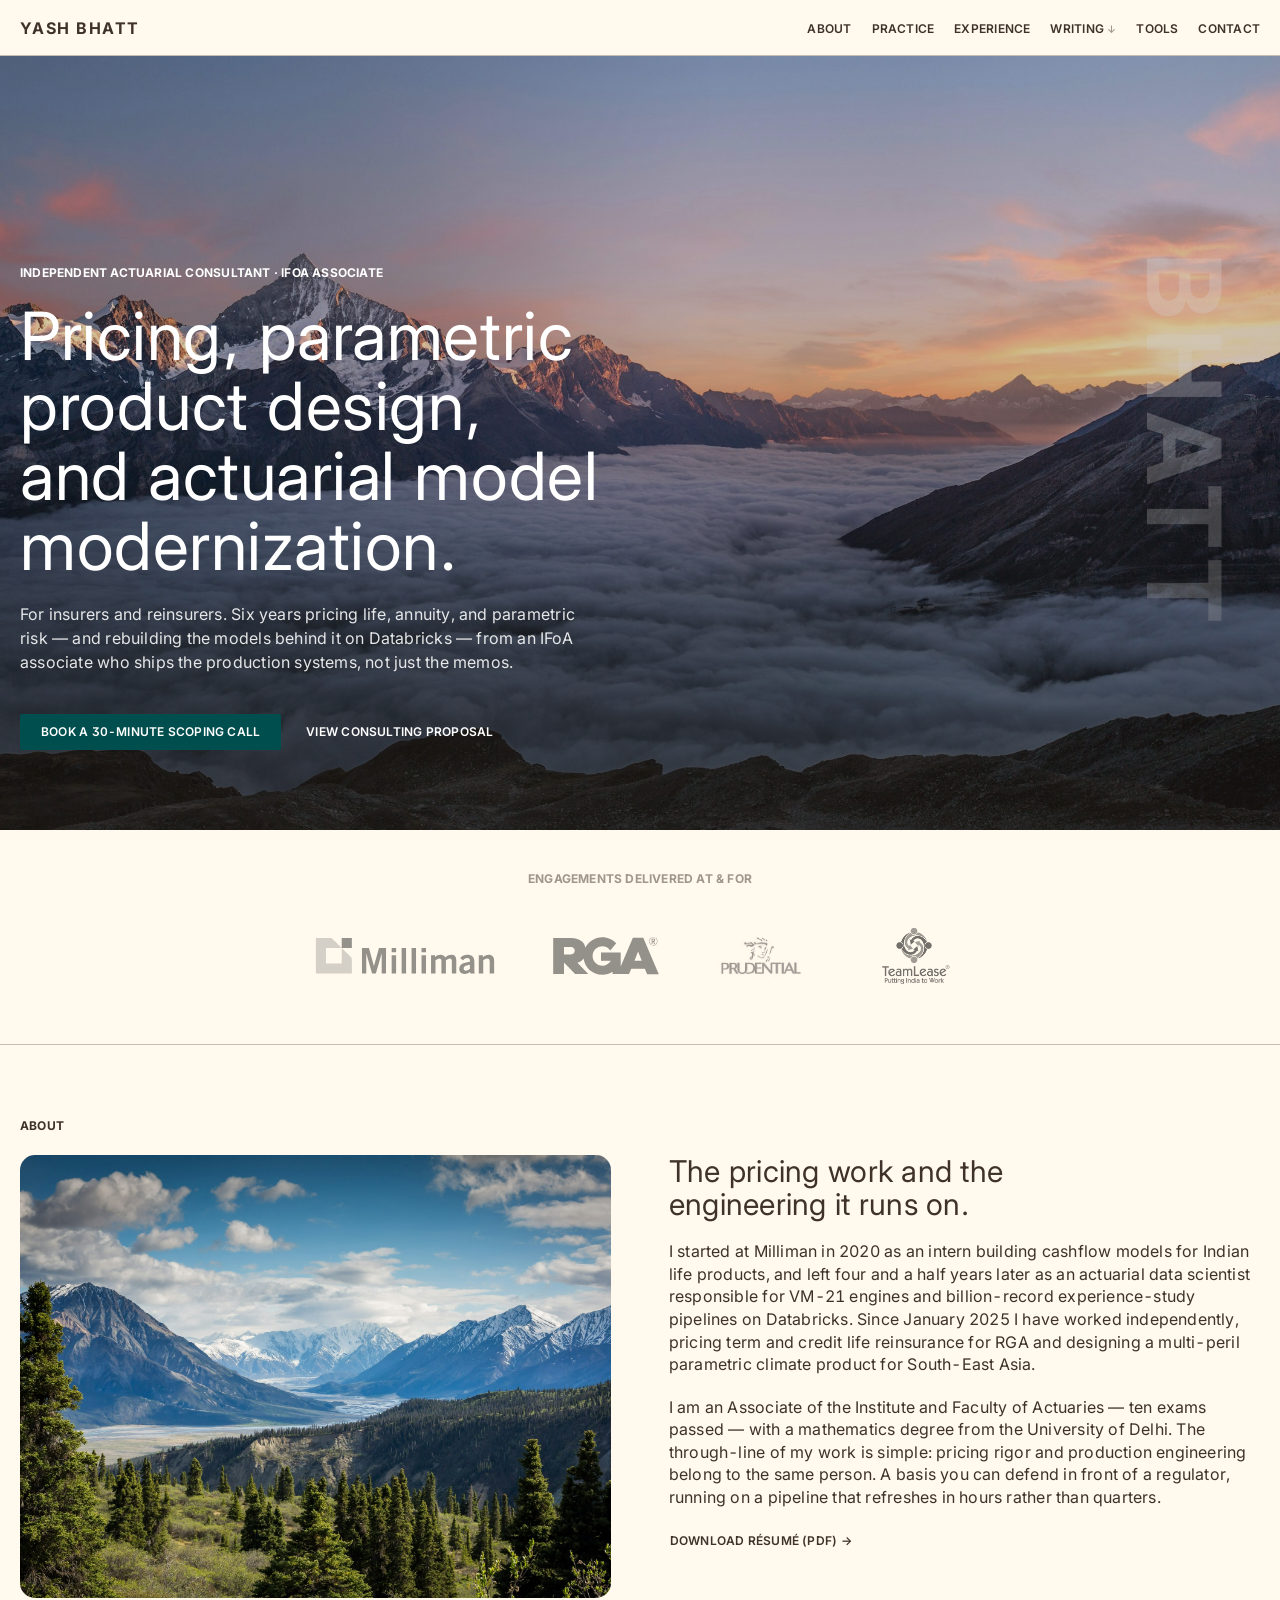
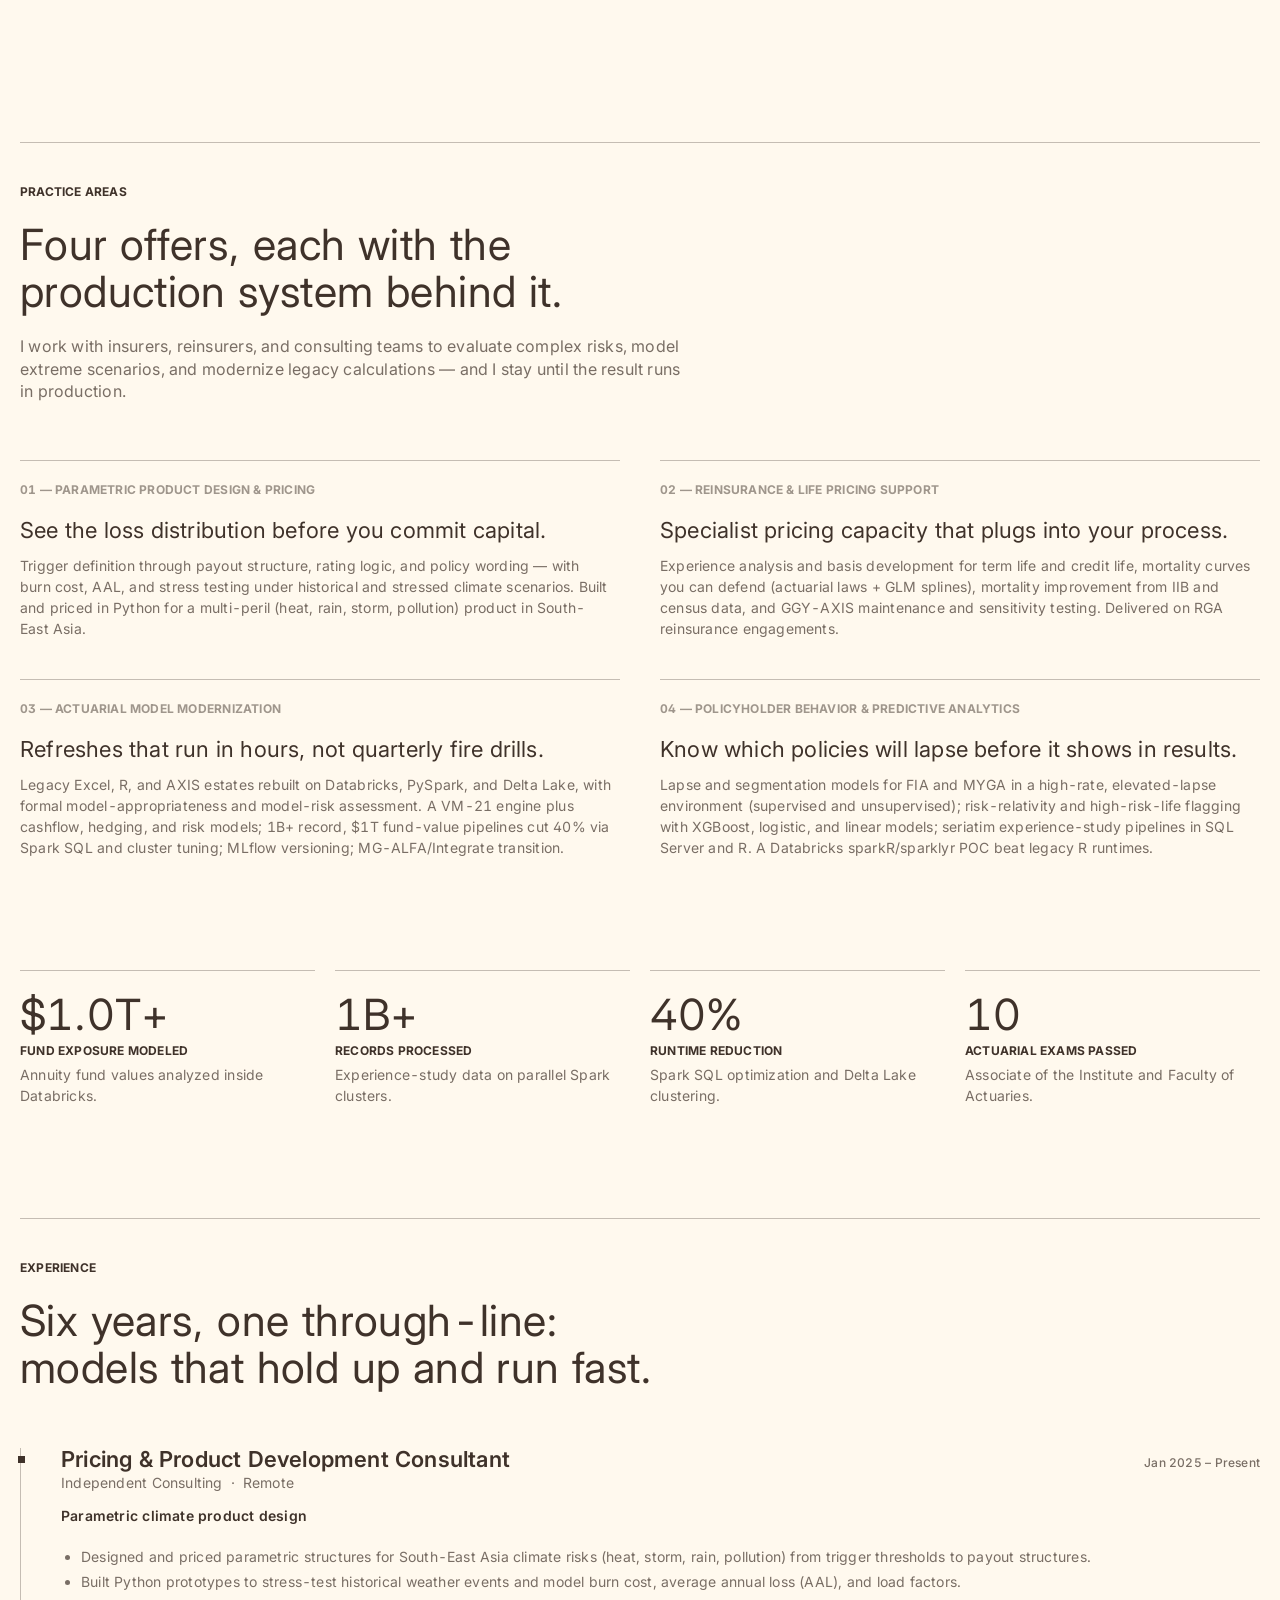
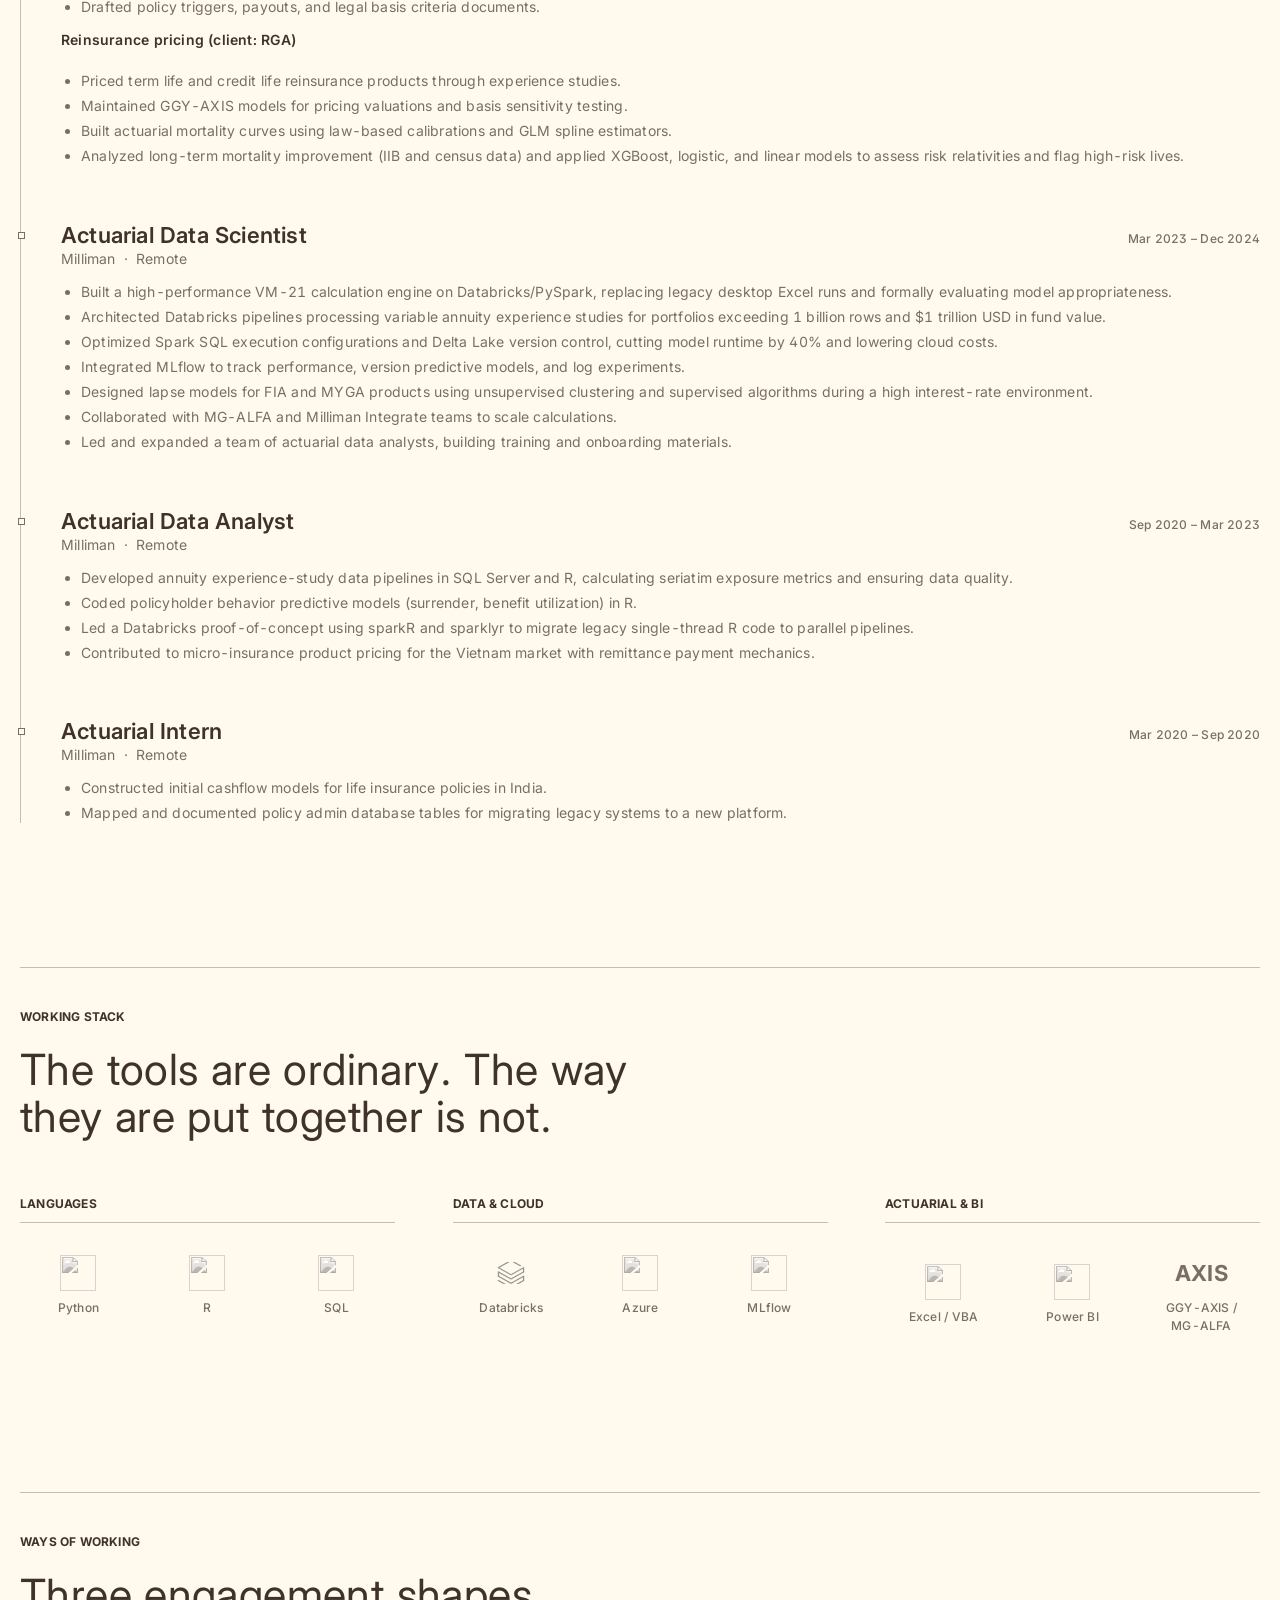
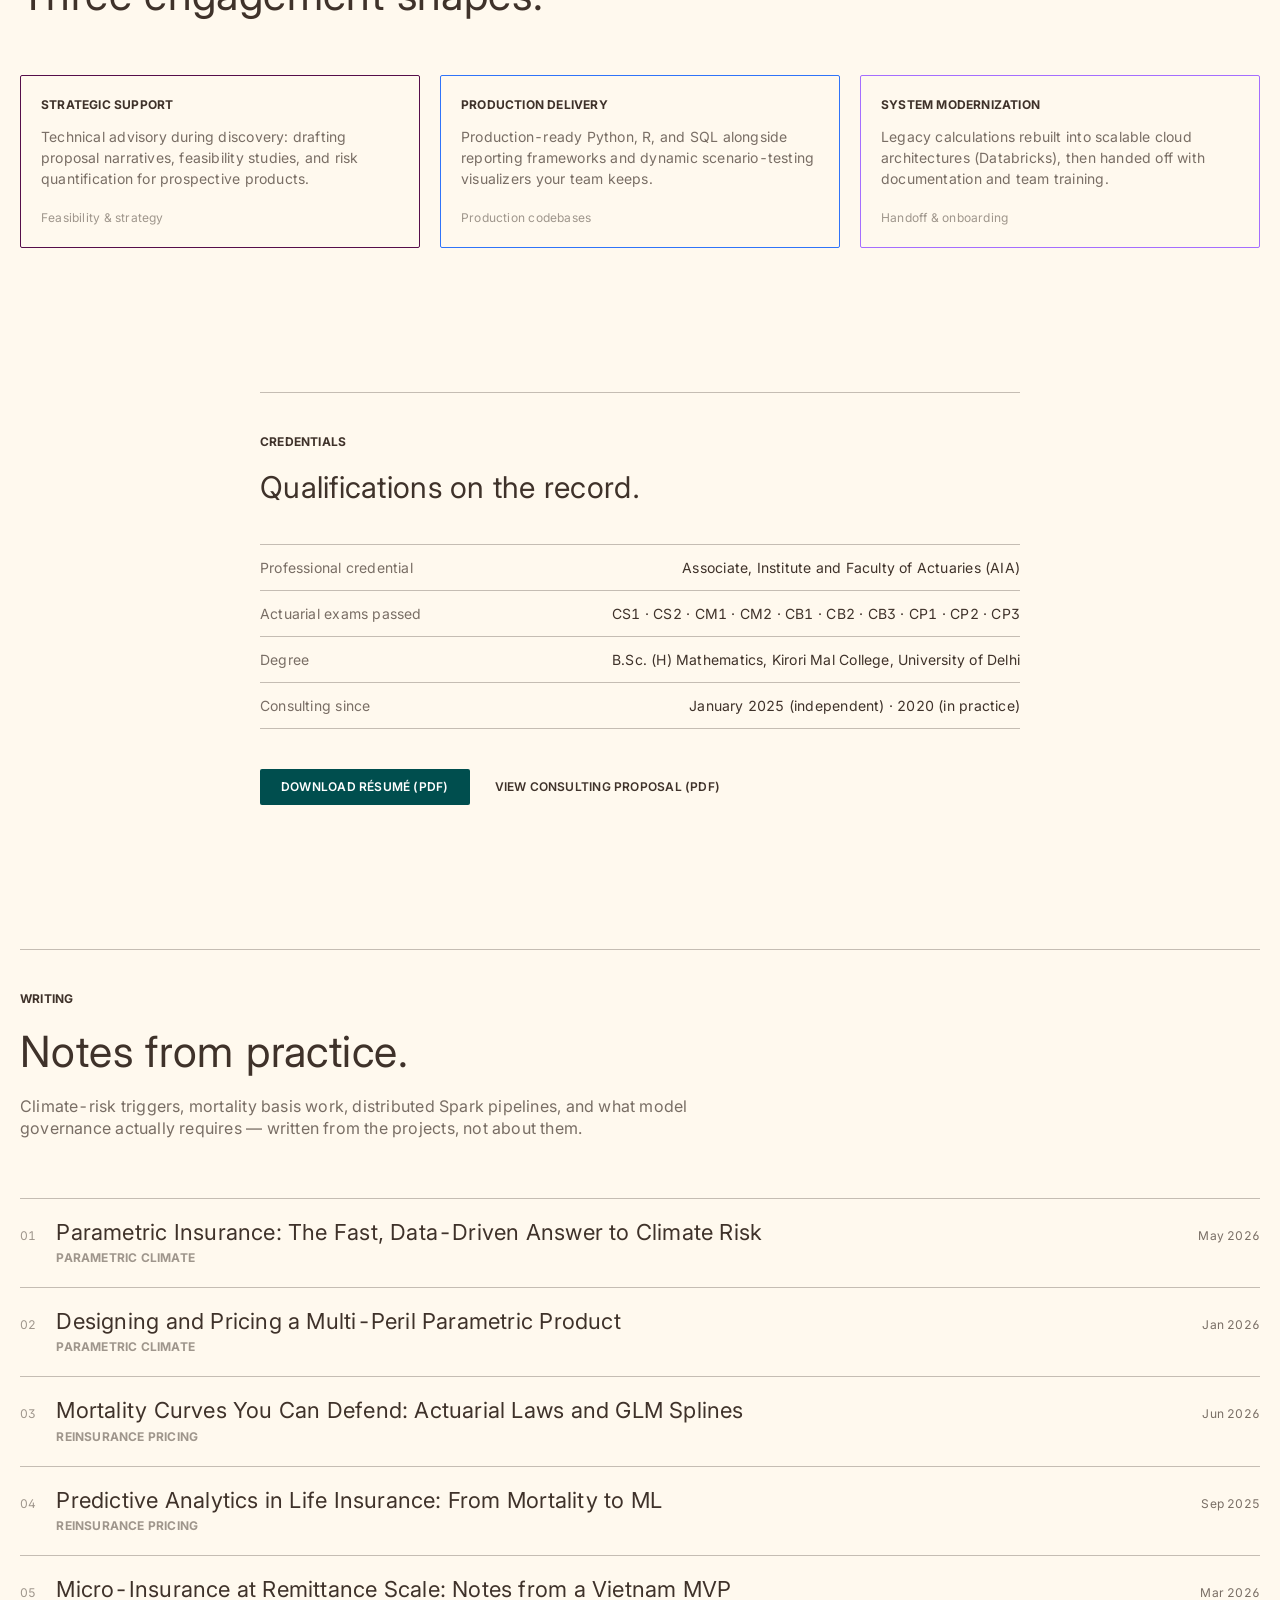
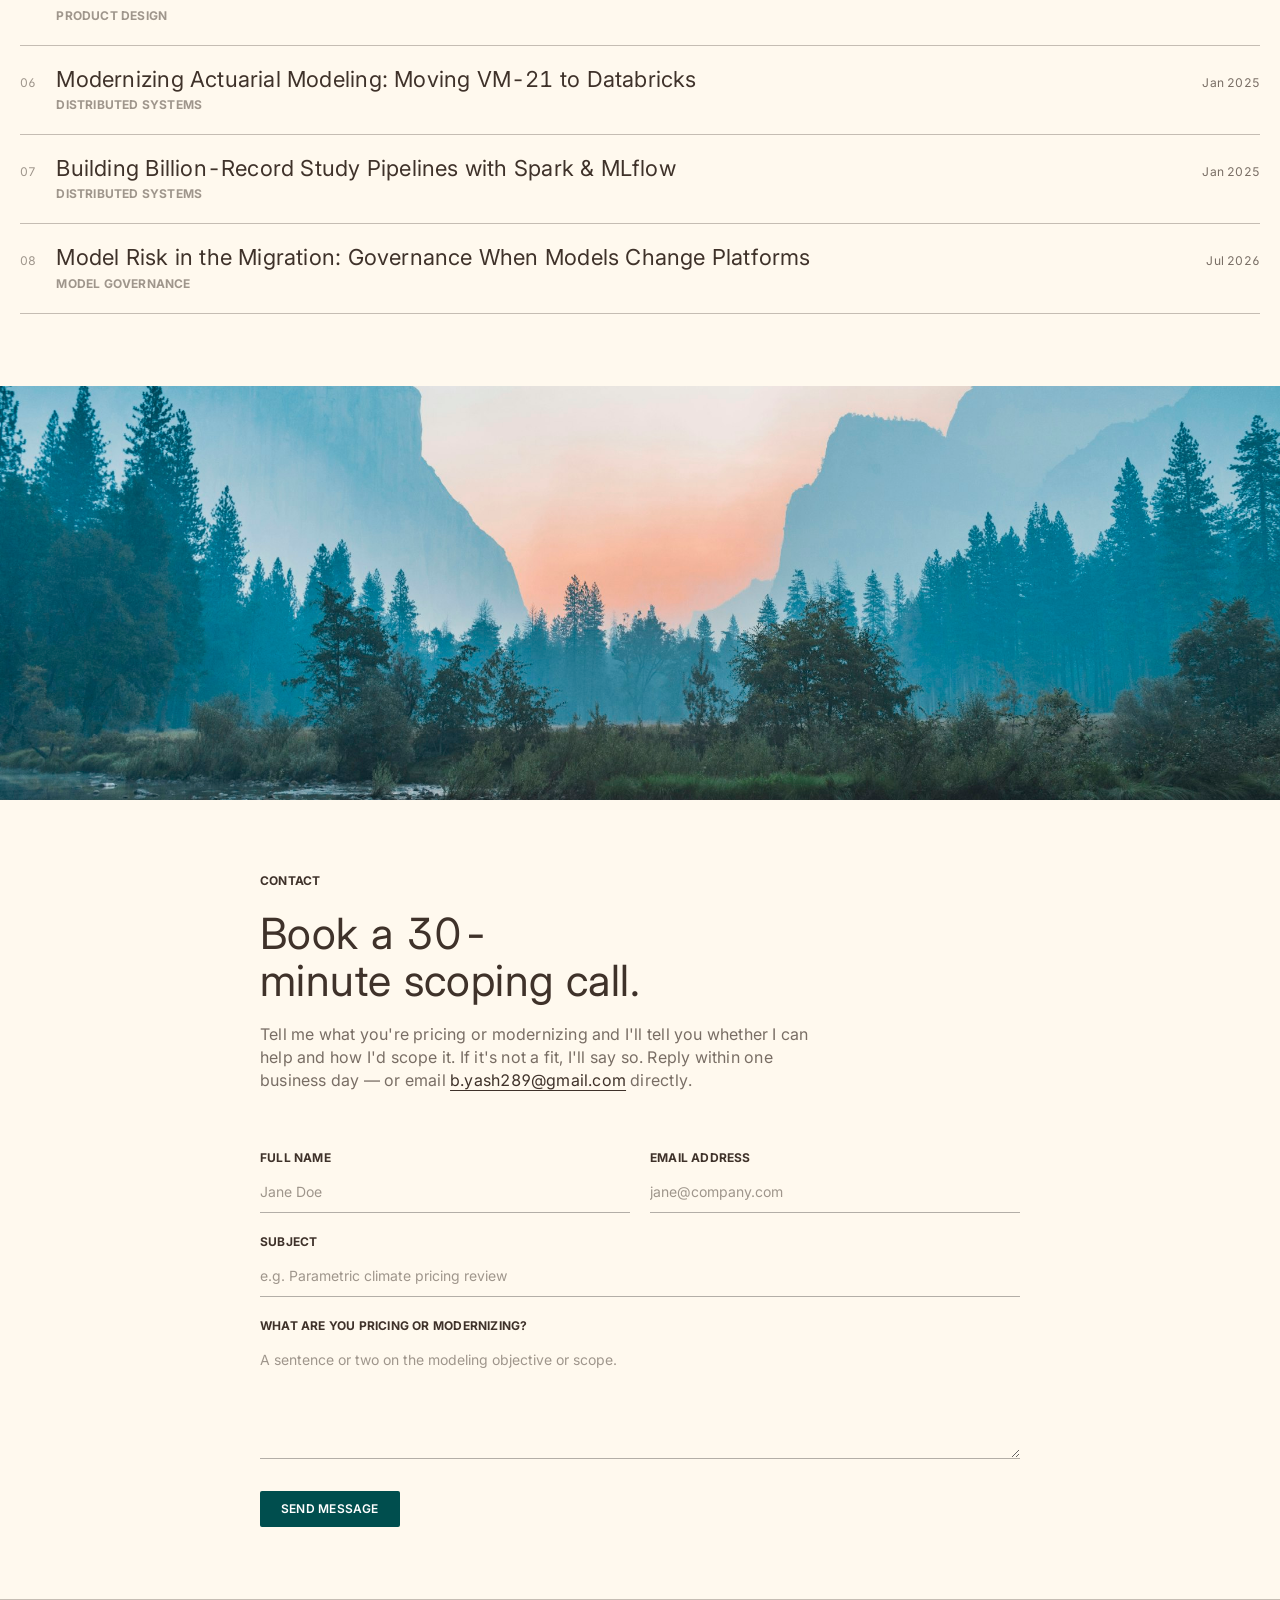
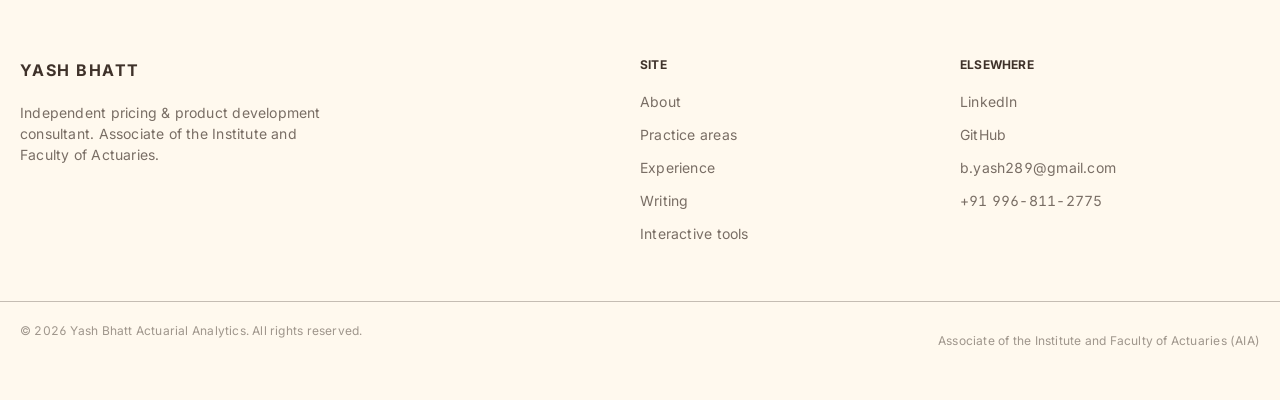
==== commit cab2088b: "updated with fable" ====
--- a/index.html
+++ b/index.html
@@ -11,17 +11,19 @@
   <meta property="og:description" content="Parametric and life/reinsurance pricing, VM-21 modeling, and Databricks model modernization for insurers and reinsurers. Delivered by an IFoA associate who ships the production systems.">
   <meta property="og:type" content="website">
   <meta property="og:url" content="https://yash-bhatt.github.io/">
-  <meta property="og:image" content="https://yash-bhatt.github.io/favicon.png">
-  <meta name="twitter:card" content="summary">
+  <meta property="og:image" content="https://yash-bhatt.github.io/assets/photos/hero-clouds.jpg">
+  <meta name="twitter:card" content="summary_large_image">
+
+  <link rel="icon" type="image/svg+xml" href="data:image/svg+xml,%3Csvg xmlns='http://www.w3.org/2000/svg' viewBox='0 0 32 32'%3E%3Crect width='32' height='32' fill='%23fff9ee'/%3E%3Ctext x='16' y='22' font-family='Helvetica,Arial,sans-serif' font-size='14' font-weight='700' fill='%233f322a' text-anchor='middle'%3EYB%3C/text%3E%3C/svg%3E">
 
   <!-- CSS Stylesheet Modules -->
-  <link rel="stylesheet" href="css/variables.css?v=1.4">
-  <link rel="stylesheet" href="css/base.css?v=1.4">
-  <link rel="stylesheet" href="css/layout.css?v=1.4">
-  <link rel="stylesheet" href="css/components.css?v=1.4">
-  <link rel="stylesheet" href="css/animations.css?v=1.4">
-
-  <!-- Print Stylesheet for PDF CV Generation -->
+  <link rel="stylesheet" href="css/variables.css?v=2.0">
+  <link rel="stylesheet" href="css/base.css?v=2.0">
+  <link rel="stylesheet" href="css/layout.css?v=2.0">
+  <link rel="stylesheet" href="css/components.css?v=2.0">
+  <link rel="stylesheet" href="css/animations.css?v=2.0">
+
+  <!-- Print Stylesheet for PDF export -->
   <style>
     @media print {
       body {
@@ -29,7 +31,7 @@
         color: #000 !important;
         font-size: 11pt !important;
       }
-      .header, .menu-btn, .mobile-menu, .scroll-progress-bar, #contact, #calculator, .btn, .footer-brand-text, .theme-toggle {
+      .header, .menu-btn, .mobile-menu, #contact, .btn, .footer-brand-text, .hero-photo, .hero-wordmark, .full-bleed {
         display: none !important;
       }
       .section {
@@ -40,72 +42,47 @@
         max-width: 100% !important;
         padding-inline: 0 !important;
       }
-      .timeline-container {
-        border-left: 1px solid #ccc !important;
-      }
-      .card, .glass-card, .metric-card {
-        background: #fff !important;
-        border: 1px solid #ccc !important;
-        box-shadow: none !important;
-        color: #000 !important;
-        transform: none !important;
-      }
     }
   </style>
 </head>
 <body>
 
-  <!-- Scroll Progress Indicator -->
-  <div class="scroll-progress-bar" id="progressBar"></div>
-
-  <!-- Header Section -->
+  <!-- Header -->
   <header class="header" id="header">
     <div class="container nav">
       <a href="#hero" class="logo" aria-label="Yash Bhatt Home">
-        YASH BHATT
+        Yash Bhatt
       </a>
-      
+
       <!-- Desktop Navigation Links -->
       <nav aria-label="Primary Navigation">
         <ul class="nav-list">
-          <li><a href="#about" class="nav-link">Expertise</a></li>
+          <li><a href="#profile" class="nav-link">About</a></li>
+          <li><a href="#about" class="nav-link">Practice</a></li>
           <li><a href="#experience" class="nav-link">Experience</a></li>
-          <li><a href="#skills" class="nav-link">Stack</a></li>
           <li class="nav-item dropdown">
-            <a href="#insights" class="nav-link dropdown-toggle">Articles</a>
+            <a href="#insights" class="nav-link dropdown-toggle">Writing</a>
             <ul class="dropdown-menu">
-              <li><a href="articles/parametric-insurance-climate-risk.html" class="dropdown-item">1. Parametric Climate Risk</a></li>
-              <li><a href="articles/designing-pricing-multi-peril-parametric.html" class="dropdown-item">2. Designing Parametric Products</a></li>
-              <li><a href="articles/predictive-analytics-life-insurance.html" class="dropdown-item">3. Predictive Analytics in Life</a></li>
-              <li><a href="articles/modernizing-actuarial-modeling-vm21.html" class="dropdown-item">4. Modernizing VM-21 Reserving</a></li>
-              <li><a href="articles/billion-record-experience-study-spark.html" class="dropdown-item">5. Billion-Record Study Pipelines</a></li>
+              <li><a href="articles/parametric-insurance-climate-risk.html" class="dropdown-item">Parametric Insurance &amp; Climate Risk</a></li>
+              <li><a href="articles/designing-pricing-multi-peril-parametric.html" class="dropdown-item">Designing Multi-Peril Parametric Products</a></li>
+              <li><a href="articles/mortality-curves-actuarial-laws-glm-splines.html" class="dropdown-item">Mortality Curves You Can Defend</a></li>
+              <li><a href="articles/predictive-analytics-life-insurance.html" class="dropdown-item">Predictive Analytics in Life Insurance</a></li>
+              <li><a href="articles/microinsurance-vietnam-remittance.html" class="dropdown-item">Micro-Insurance at Remittance Scale</a></li>
+              <li><a href="articles/modernizing-actuarial-modeling-vm21.html" class="dropdown-item">Moving VM-21 to Databricks</a></li>
+              <li><a href="articles/billion-record-experience-study-spark.html" class="dropdown-item">Billion-Record Study Pipelines</a></li>
+              <li><a href="articles/model-governance-platform-migration.html" class="dropdown-item">Model Risk in Platform Migration</a></li>
             </ul>
           </li>
           <li><a href="tools/index.html" class="nav-link">Tools</a></li>
-          <li><a href="#contact" class="nav-link btn btn-secondary">Get in Touch</a></li>
+          <li><a href="#contact" class="nav-link">Contact</a></li>
         </ul>
       </nav>
 
-      <!-- Theme Toggle & Hamburger -->
-      <div class="flex-center" style="gap: var(--spacing-md);">
-        <button class="theme-toggle" id="themeToggle" aria-label="Toggle Theme" style="cursor: pointer; padding: var(--spacing-xs); display: flex; align-items: center; border-radius: var(--radius-sm); border: 1px solid var(--color-surface-border);">
-          <!-- Sun Icon (shows in dark theme) -->
-          <svg class="sun-icon" width="20" height="20" viewBox="0 0 24 24" fill="none" stroke="currentColor" stroke-width="2" stroke-linecap="round" stroke-linejoin="round" style="display: var(--sun-display, block); color: var(--color-text-primary);">
-            <circle cx="12" cy="12" r="4"></circle>
-            <path d="M12 2v2M12 20v2M4.93 4.93l1.41 1.41M17.66 17.66l1.41 1.41M2 12h2M20 12h2M6.34 17.66l-1.41 1.41M19.07 4.93l-1.41 1.41"></path>
-          </svg>
-          <!-- Moon Icon (shows in light theme) -->
-          <svg class="moon-icon" width="20" height="20" viewBox="0 0 24 24" fill="none" stroke="currentColor" stroke-width="2" stroke-linecap="round" stroke-linejoin="round" style="display: var(--moon-display, none); color: var(--color-text-primary);">
-            <path d="M21 12.79A9 9 0 1 1 11.21 3 7 7 0 0 0 21 12.79z"></path>
-          </svg>
-        </button>
-
-        <button class="menu-btn" id="menuBtn" aria-expanded="false" aria-controls="mobileMenu" aria-label="Open menu">
-          <span class="menu-btn-bar"></span>
-          <span class="menu-btn-bar"></span>
-          <span class="menu-btn-bar"></span>
-        </button>
-      </div>
+      <button class="menu-btn" id="menuBtn" aria-expanded="false" aria-controls="mobileMenu" aria-label="Open menu">
+        <span class="menu-btn-bar"></span>
+        <span class="menu-btn-bar"></span>
+        <span class="menu-btn-bar"></span>
+      </button>
     </div>
   </header>
 
@@ -113,10 +90,10 @@
   <div class="mobile-menu" id="mobileMenu">
     <nav aria-label="Mobile Navigation">
       <ul class="mobile-nav-list">
-        <li><a href="#about" class="mobile-nav-link">Expertise</a></li>
+        <li><a href="#profile" class="mobile-nav-link">About</a></li>
+        <li><a href="#about" class="mobile-nav-link">Practice</a></li>
         <li><a href="#experience" class="mobile-nav-link">Experience</a></li>
-        <li><a href="#skills" class="mobile-nav-link">Stack</a></li>
-        <li><a href="#insights" class="mobile-nav-link">Articles</a></li>
+        <li><a href="#insights" class="mobile-nav-link">Writing</a></li>
         <li><a href="tools/index.html" class="mobile-nav-link">Tools</a></li>
         <li><a href="#contact" class="mobile-nav-link">Contact</a></li>
       </ul>
@@ -124,178 +101,182 @@
   </div>
 
   <main>
-    
-    <!-- Hero Section -->
-    <section class="section" id="hero" style="min-height: 100dvh; height: 100dvh; display: flex; align-items: center; position: relative; isolation: isolate;">
-      
-      <!-- Background Carousel -->
-      <div class="hero-carousel-container">
-        <div class="hero-slide active" style="background-image: url('assets/img1.png');"></div>
-        <div class="hero-slide" style="background-image: url('assets/img2.png');"></div>
-        <div class="hero-slide" style="background-image: url('assets/img3.png');"></div>
-        <div class="hero-slide" style="background-image: url('assets/img4.png');"></div>
-        <div class="hero-slide" style="background-image: url('assets/img5.png');"></div>
-      </div>
-      
-      <!-- Ambient overlay mask to maintain contrast/readability -->
-      <div style="position: absolute; top: 0; left: 0; width: 100%; height: 100%; background: linear-gradient(90deg, var(--color-overlay-start) 0%, var(--color-overlay-mid) 45%, var(--color-overlay-end) 100%); z-index: 2; pointer-events: none;"></div>
-      
-      <div class="container" style="position: relative; z-index: 3;">
-        <div class="hero-content" style="max-width: 850px;">
-          <div class="animate-pulse-soft" style="display: inline-flex; align-items: center; gap: var(--spacing-xs); background-color: var(--color-accent-subtle); border: 1px solid var(--color-accent); color: var(--color-accent); font-size: var(--font-size-xs); font-weight: 700; text-transform: uppercase; letter-spacing: 0.08em; padding: var(--spacing-xs) var(--spacing-sm); border-radius: var(--radius-sm); margin-bottom: var(--spacing-md);">
-            <span>● Independent Actuarial Consultant</span>
-          </div>
-          
-          <h1 style="font-size: var(--font-size-display); margin-bottom: var(--spacing-md); letter-spacing: -0.02em; line-height: 1.15;">
-            Pricing, <span class="logo-accent" style="background: linear-gradient(135deg, var(--color-accent), var(--color-text-primary)); -webkit-background-clip: text; -webkit-text-fill-color: transparent;">parametric product build</span>, and <span class="logo-accent" style="background: linear-gradient(135deg, var(--color-accent), var(--color-text-primary)); -webkit-background-clip: text; -webkit-text-fill-color: transparent;">actuarial model modernization</span> for insurers and reinsurers — from an IFoA associate who ships the production systems, not just the memos.
+
+    <!-- Hero — full-bleed photography, statement at bottom-left -->
+    <section id="hero" class="hero-photo" style="margin-top: var(--header-height); background-image: url('assets/photos/hero-clouds.jpg');">
+      <span class="hero-wordmark" aria-hidden="true">Bhatt</span>
+      <div class="container">
+        <div style="max-width: 780px;">
+          <span class="section-label" style="color: #fff;">Independent Actuarial Consultant · IFoA Associate</span>
+          <h1 class="display-headline" style="margin-bottom: var(--spacing-md);">
+            Pricing, parametric product design, and actuarial model modernization.
           </h1>
-
-          <p style="font-size: var(--font-size-md); color: var(--color-text-secondary); margin-bottom: var(--spacing-xl); max-width: 700px; line-height: 1.6;">
-            Six years pricing life, annuity, and parametric risk — and rebuilding the models behind it on Databricks. I do the pricing work and the engineering it runs on, so the result holds up in front of a regulator and still refreshes in hours.
+          <p style="font-size: var(--font-size-base); max-width: 560px; line-height: 1.5; margin-bottom: var(--spacing-lg); color: rgba(255,255,255,0.88);">
+            For insurers and reinsurers. Six years pricing life, annuity, and parametric risk — and rebuilding the models behind it on Databricks — from an IFoA associate who ships the production systems, not just the memos.
           </p>
-
-          <div style="display: flex; flex-wrap: wrap; gap: var(--spacing-md);">
-            <a href="#contact" class="btn btn-primary">Book a 30-minute Scoping Call</a>
-            <a href="assets/Yash_Actuarial_Analytics_Proposal.pdf" class="btn btn-secondary" target="_blank" rel="noopener">View Consulting Proposal</a>
-          </div>
-        </div>
-      </div>
-    </section>
-
-    <!-- Client Logo Strip -->
-    <section class="section-alt" style="padding-block: var(--spacing-lg); border-block: 1px solid var(--color-surface-border); overflow: hidden;">
+          <div style="display: flex; flex-wrap: wrap; gap: var(--spacing-sm); align-items: center;">
+            <a href="#contact" class="btn btn-primary">Book a 30-minute scoping call</a>
+            <a href="assets/Yash_Actuarial_Analytics_Proposal.pdf" class="btn btn-secondary" style="color: #fff;" target="_blank" rel="noopener">View consulting proposal</a>
+          </div>
+        </div>
+      </div>
+    </section>
+
+    <!-- Client strip -->
+    <section class="section" style="padding-block: var(--spacing-lg); border-bottom: 1px solid var(--color-surface-border);">
       <div class="container" style="text-align: center;">
-        <span style="color: var(--color-text-muted); font-size: var(--font-size-xs); font-weight: 700; text-transform: uppercase; letter-spacing: 0.1em; display: block; margin-bottom: var(--spacing-md);">Engagements Delivered At &amp; For</span>
+        <span class="section-label" style="color: var(--color-text-muted); margin-bottom: var(--spacing-md);">Engagements delivered at &amp; for</span>
         <h2 class="sr-only">Organizations where work has been delivered</h2>
-        <!-- [YASH: CONFIRM] "Engagements delivered at/for" is a factual-experience framing (Operating Rule 3), not an endorsement. Milliman = employer; RGA = client engagement (both supported by résumé). Prudential & TeamLease are listed in the résumé data as "additional experience" but the framing is unconfirmed — confirm how each should be described (client / employer / project) before launch. Also confirm permission to display third-party marks. -->
         <div class="client-logo-wrapper">
-          <!-- Milliman Logo -->
           <div class="client-logo-card" aria-label="Milliman">
-            <img src="assets/milliman_logo.png" alt="Milliman Logo" class="client-logo-img">
-          </div>
-          <!-- RGA Logo -->
+            <img src="assets/milliman_logo.svg" alt="Milliman" class="client-logo-img">
+          </div>
           <div class="client-logo-card" aria-label="RGA">
-            <img src="assets/rga_logo.png" alt="RGA Logo" class="client-logo-img">
-          </div>
-          <!-- Prudential Logo -->
+            <img src="assets/rga_logo.svg" alt="RGA" class="client-logo-img" style="max-height: 40px;">
+          </div>
           <div class="client-logo-card" aria-label="Prudential">
-            <img src="assets/prudential_logo.png" alt="Prudential Logo" class="client-logo-img">
-          </div>
-          <!-- TeamLease Logo -->
+            <img src="assets/prudential_logo.png" alt="Prudential" class="client-logo-img">
+          </div>
           <div class="client-logo-card" aria-label="TeamLease">
-            <img src="assets/teamlease_logo.png" alt="TeamLease Logo" class="client-logo-img">
-          </div>
-        </div>
-      </div>
-    </section>
-
-    <!-- About & Core Expertise Section -->
+            <img src="assets/teamlease_logo.png" alt="TeamLease" class="client-logo-img">
+          </div>
+        </div>
+      </div>
+    </section>
+
+    <!-- About — editorial split: photograph and career arc -->
+    <section class="section" id="profile">
+      <div class="container">
+        <span class="section-label">About</span>
+        <div class="grid grid-2" style="gap: var(--spacing-xl); align-items: start;">
+          <img src="assets/photos/valley.jpg" alt="A glacial valley running between two mountain ranges" loading="lazy" style="width: 100%; aspect-ratio: 4 / 3; object-fit: cover;">
+          <div class="prose scroll-reveal">
+            <h2 style="font-size: var(--font-size-xl); margin-bottom: var(--spacing-md);">The pricing work and the engineering it runs on.</h2>
+            <p>
+              I started at Milliman in 2020 as an intern building cashflow models for Indian life products, and left four and a half years later as an actuarial data scientist responsible for VM-21 engines and billion-record experience-study pipelines on Databricks. Since January 2025 I have worked independently, pricing term and credit life reinsurance for RGA and designing a multi-peril parametric climate product for South-East Asia.
+            </p>
+            <p>
+              I am an Associate of the Institute and Faculty of Actuaries — ten exams passed — with a mathematics degree from the University of Delhi. The through-line of my work is simple: pricing rigor and production engineering belong to the same person. A basis you can defend in front of a regulator, running on a pipeline that refreshes in hours rather than quarters.
+            </p>
+            <a href="assets/Yash_Bhatt_Resume.pdf" class="btn btn-link" download>Download r&eacute;sum&eacute; (PDF) &rarr;</a>
+          </div>
+        </div>
+      </div>
+    </section>
+
+    <!-- Practice areas -->
     <section class="section" id="about">
       <div class="container">
-        <div style="max-width: 700px; margin-bottom: var(--spacing-xl);">
-          <span style="color: var(--color-accent); font-weight: 700; font-size: var(--font-size-sm); text-transform: uppercase; letter-spacing: 0.05em;">Capabilities</span>
-          <h2 style="font-size: var(--font-size-xxl); margin-block: var(--spacing-xs) var(--spacing-sm);">Core Competencies & Services</h2>
-          <p style="color: var(--color-text-secondary);">
-            Combining rigorous actuarial standards with advanced computational structures, I work with insurers, reinsurers, and consulting teams to evaluate complex risks, model extreme scenarios, and modernise legacy calculations.
+        <hr class="hairline" style="margin-bottom: var(--spacing-lg);">
+        <span class="section-label">Practice areas</span>
+        <div style="max-width: 680px; margin-bottom: var(--spacing-xl);">
+          <h2 style="font-size: var(--font-size-xxl); margin-bottom: var(--spacing-md);">Four offers, each with the production system behind it.</h2>
+          <p style="color: var(--color-text-secondary); font-size: var(--font-size-base); line-height: 1.41;">
+            I work with insurers, reinsurers, and consulting teams to evaluate complex risks, model extreme scenarios, and modernize legacy calculations — and I stay until the result runs in production.
           </p>
         </div>
 
-        <div class="grid grid-2">
-          <!-- Card 1: Parametric & Climate -->
-          <div class="glass-card scroll-reveal">
-            <div style="background-color: var(--color-accent-subtle); color: var(--color-accent); width: 44px; height: 44px; border-radius: var(--radius-sm); display: flex; align-items: center; justify-content: center; margin-bottom: var(--spacing-md);">
-              <svg width="24" height="24" viewBox="0 0 24 24" fill="none" stroke="currentColor" stroke-width="2" stroke-linecap="round" stroke-linejoin="round">
-                <path d="M12 2v2M12 20v2M4.93 4.93l1.41 1.41M17.66 17.66l1.41 1.41M2 12h2M20 12h2M6.34 17.66l-1.41 1.41M19.07 4.93l-1.41 1.41"></path>
-              </svg>
-            </div>
-            <h3 style="font-size: var(--font-size-md); font-weight: 700; margin-bottom: var(--spacing-sm);">Parametric Product Design & Pricing</h3>
+        <div class="grid grid-2" style="gap: var(--spacing-lg);">
+          <!-- 01 Parametric -->
+          <div class="scroll-reveal" style="border-top: 1px solid var(--color-surface-border); padding-top: var(--spacing-md);">
+            <span class="section-label" style="color: var(--color-text-muted);">01 — Parametric Product Design &amp; Pricing</span>
+            <h3 style="font-size: var(--font-size-md); margin-bottom: var(--spacing-sm);">See the loss distribution before you commit capital.</h3>
             <p style="font-size: var(--font-size-sm); color: var(--color-text-secondary);">
-              See a parametric product's loss distribution and tail behavior before you commit capital. Trigger definition through payout structure, rating logic, and policy wording — with burn cost, AAL, and stress testing under historical and stressed climate scenarios. Built and priced in Python for a multi-peril (heat, rain, storm, pollution) product in South-East Asia.
-            </p>
-          </div>
-
-          <!-- Card 2: Reinsurance & Life -->
-          <div class="glass-card scroll-reveal">
-            <div style="background-color: var(--color-accent-subtle); color: var(--color-accent); width: 44px; height: 44px; border-radius: var(--radius-sm); display: flex; align-items: center; justify-content: center; margin-bottom: var(--spacing-md);">
-              <svg width="24" height="24" viewBox="0 0 24 24" fill="none" stroke="currentColor" stroke-width="2" stroke-linecap="round" stroke-linejoin="round">
-                <path d="M21.21 15.89A10 10 0 1 1 8 2.83"></path>
-                <path d="M22 12A10 10 0 0 0 12 2v10z"></path>
-              </svg>
-            </div>
-            <h3 style="font-size: var(--font-size-md); font-weight: 700; margin-bottom: var(--spacing-sm);">Reinsurance & Life Pricing Support</h3>
+              Trigger definition through payout structure, rating logic, and policy wording — with burn cost, AAL, and stress testing under historical and stressed climate scenarios. Built and priced in Python for a multi-peril (heat, rain, storm, pollution) product in South-East Asia.
+            </p>
+          </div>
+
+          <!-- 02 Reinsurance & Life -->
+          <div class="scroll-reveal" style="border-top: 1px solid var(--color-surface-border); padding-top: var(--spacing-md);">
+            <span class="section-label" style="color: var(--color-text-muted);">02 — Reinsurance &amp; Life Pricing Support</span>
+            <h3 style="font-size: var(--font-size-md); margin-bottom: var(--spacing-sm);">Specialist pricing capacity that plugs into your process.</h3>
             <p style="font-size: var(--font-size-sm); color: var(--color-text-secondary);">
-              Specialist pricing capacity that plugs into your process. Experience analysis and basis development for term life and credit life, mortality curves you can defend (actuarial laws + GLM splines), mortality improvement from IIB and census data, and GGY-AXIS maintenance and sensitivity testing. Delivered on RGA reinsurance engagements.
-            </p>
-          </div>
-
-          <!-- Card 3: Large-Scale Actuarial Systems -->
-          <div class="glass-card scroll-reveal">
-            <div style="background-color: var(--color-accent-subtle); color: var(--color-accent); width: 44px; height: 44px; border-radius: var(--radius-sm); display: flex; align-items: center; justify-content: center; margin-bottom: var(--spacing-md);">
-              <svg width="24" height="24" viewBox="0 0 24 24" fill="none" stroke="currentColor" stroke-width="2" stroke-linecap="round" stroke-linejoin="round">
-                <rect x="2" y="2" width="20" height="8" rx="2" ry="2"></rect>
-                <rect x="2" y="14" width="20" height="8" rx="2" ry="2"></rect>
-                <line x1="6" y1="6" x2="6.01" y2="6"></line>
-                <line x1="6" y1="18" x2="6.01" y2="18"></line>
-              </svg>
-            </div>
-            <h3 style="font-size: var(--font-size-md); font-weight: 700; margin-bottom: var(--spacing-sm);">Actuarial Modeling Modernization</h3>
+              Experience analysis and basis development for term life and credit life, mortality curves you can defend (actuarial laws + GLM splines), mortality improvement from IIB and census data, and GGY-AXIS maintenance and sensitivity testing. Delivered on RGA reinsurance engagements.
+            </p>
+          </div>
+
+          <!-- 03 Modernization -->
+          <div class="scroll-reveal" style="border-top: 1px solid var(--color-surface-border); padding-top: var(--spacing-md);">
+            <span class="section-label" style="color: var(--color-text-muted);">03 — Actuarial Model Modernization</span>
+            <h3 style="font-size: var(--font-size-md); margin-bottom: var(--spacing-sm);">Refreshes that run in hours, not quarterly fire drills.</h3>
             <p style="font-size: var(--font-size-sm); color: var(--color-text-secondary);">
-              Your experience studies and valuation runs stop being a quarterly fire drill — refreshes run in hours on governed, versioned data. Legacy Excel, R, and AXIS estates rebuilt on Databricks, PySpark, and Delta Lake, with formal model-appropriateness and model-risk assessment. A VM-21 engine plus cashflow, hedging, and risk models; 1B+ record, $1T fund-value pipelines cut 40% via Spark SQL and cluster tuning; MLflow versioning; MG-ALFA/Integrate transition.
-            </p>
-          </div>
-
-          <!-- Card 4: Policyholder Behavior & Predictive Analytics -->
-          <div class="glass-card scroll-reveal">
-            <div style="background-color: var(--color-accent-subtle); color: var(--color-accent); width: 44px; height: 44px; border-radius: var(--radius-sm); display: flex; align-items: center; justify-content: center; margin-bottom: var(--spacing-md);">
-              <svg width="24" height="24" viewBox="0 0 24 24" fill="none" stroke="currentColor" stroke-width="2" stroke-linecap="round" stroke-linejoin="round">
-                <path d="M3 3v18h18"></path>
-                <path d="M18.7 8l-5.1 5.2-2.8-2.7L7 14.3"></path>
-              </svg>
-            </div>
-            <h3 style="font-size: var(--font-size-md); font-weight: 700; margin-bottom: var(--spacing-sm);">Policyholder Behavior & Predictive Analytics</h3>
+              Legacy Excel, R, and AXIS estates rebuilt on Databricks, PySpark, and Delta Lake, with formal model-appropriateness and model-risk assessment. A VM-21 engine plus cashflow, hedging, and risk models; 1B+ record, $1T fund-value pipelines cut 40% via Spark SQL and cluster tuning; MLflow versioning; MG-ALFA/Integrate transition.
+            </p>
+          </div>
+
+          <!-- 04 Predictive -->
+          <div class="scroll-reveal" style="border-top: 1px solid var(--color-surface-border); padding-top: var(--spacing-md);">
+            <span class="section-label" style="color: var(--color-text-muted);">04 — Policyholder Behavior &amp; Predictive Analytics</span>
+            <h3 style="font-size: var(--font-size-md); margin-bottom: var(--spacing-sm);">Know which policies will lapse before it shows in results.</h3>
             <p style="font-size: var(--font-size-sm); color: var(--color-text-secondary);">
-              Know which policies will lapse and which lives carry the risk before it shows up in your results. Lapse and segmentation models for FIA and MYGA in a high-rate, elevated-lapse environment (supervised and unsupervised); risk-relativity and high-risk-life flagging with XGBoost, logistic, and linear models; seriatim experience-study pipelines in SQL Server and R. A Databricks sparkR/sparklyr POC beat legacy R runtimes.
-            </p>
-          </div>
-        </div>
-      </div>
-    </section>
-
-    <!-- Experience Timeline Section -->
-    <section class="section section-alt" id="experience">
-      <div class="container">
-        <div style="max-width: 700px; margin-bottom: var(--spacing-xl);">
-          <span style="color: var(--color-accent); font-weight: 700; font-size: var(--font-size-sm); text-transform: uppercase; letter-spacing: 0.05em;">Career Path</span>
-          <h2 style="font-size: var(--font-size-xxl); margin-block: var(--spacing-xs) var(--spacing-sm);">Professional Experience</h2>
-          <p style="color: var(--color-text-secondary);">
-            A track record of designing next-generation pricing models and migrating heavy legacy calculations to production-grade distributed environments.
-          </p>
+              Lapse and segmentation models for FIA and MYGA in a high-rate, elevated-lapse environment (supervised and unsupervised); risk-relativity and high-risk-life flagging with XGBoost, logistic, and linear models; seriatim experience-study pipelines in SQL Server and R. A Databricks sparkR/sparklyr POC beat legacy R runtimes.
+            </p>
+          </div>
+        </div>
+      </div>
+    </section>
+
+    <!-- Key numbers — quiet data strip -->
+    <section class="section" style="padding-block: var(--spacing-lg);">
+      <div class="container">
+        <div class="grid grid-4">
+          <div class="metric-card scroll-reveal">
+            <div class="metric-number">$1.0T+</div>
+            <div class="metric-label">Fund exposure modeled</div>
+            <div class="metric-desc">Annuity fund values analyzed inside Databricks.</div>
+          </div>
+          <div class="metric-card scroll-reveal">
+            <div class="metric-number">1B+</div>
+            <div class="metric-label">Records processed</div>
+            <div class="metric-desc">Experience-study data on parallel Spark clusters.</div>
+          </div>
+          <div class="metric-card scroll-reveal">
+            <div class="metric-number">40%</div>
+            <div class="metric-label">Runtime reduction</div>
+            <div class="metric-desc">Spark SQL optimization and Delta Lake clustering.</div>
+          </div>
+          <div class="metric-card scroll-reveal">
+            <div class="metric-number">10</div>
+            <div class="metric-label">Actuarial exams passed</div>
+            <div class="metric-desc">Associate of the Institute and Faculty of Actuaries.</div>
+          </div>
+        </div>
+      </div>
+    </section>
+
+    <!-- Experience -->
+    <section class="section" id="experience">
+      <div class="container">
+        <hr class="hairline" style="margin-bottom: var(--spacing-lg);">
+        <span class="section-label">Experience</span>
+        <div style="max-width: 680px; margin-bottom: var(--spacing-xl);">
+          <h2 style="font-size: var(--font-size-xxl);">Six years, one through-line: models that hold up and run fast.</h2>
         </div>
 
         <div class="timeline-container">
           <!-- Timeline Item 1 -->
           <div class="timeline-item active scroll-reveal">
             <div class="timeline-dot"></div>
-            <div class="card">
+            <div>
               <div class="timeline-header">
                 <div>
-                  <h3 class="timeline-title">Pricing & Product Development Consultant</h3>
+                  <h3 class="timeline-title">Pricing &amp; Product Development Consultant</h3>
                   <div class="timeline-meta">
                     <span>Independent Consulting</span>
-                    <span>•</span>
+                    <span>&middot;</span>
                     <span>Remote</span>
                   </div>
                 </div>
                 <span class="timeline-date">Jan 2025 – Present</span>
               </div>
               <div class="timeline-content">
-                <p><strong>Parametric Climate Product Design:</strong></p>
+                <p><strong>Parametric climate product design</strong></p>
                 <ul class="timeline-bullet-list">
                   <li>Designed and priced parametric structures for South-East Asia climate risks (heat, storm, rain, pollution) from trigger thresholds to payout structures.</li>
-                  <li>Built Python prototypes to stress-test historical weather events and model Burn Cost, Average Annual Loss (AAL), and load factors.</li>
+                  <li>Built Python prototypes to stress-test historical weather events and model burn cost, average annual loss (AAL), and load factors.</li>
                   <li>Drafted policy triggers, payouts, and legal basis criteria documents.</li>
                 </ul>
-                <p style="margin-top: var(--spacing-sm);"><strong>Reinsurance Pricing (Client: RGA):</strong></p>
+                <p style="margin-top: var(--spacing-sm);"><strong>Reinsurance pricing (client: RGA)</strong></p>
                 <ul class="timeline-bullet-list">
                   <li>Priced term life and credit life reinsurance products through experience studies.</li>
                   <li>Maintained GGY-AXIS models for pricing valuations and basis sensitivity testing.</li>
@@ -309,13 +290,13 @@
           <!-- Timeline Item 2 -->
           <div class="timeline-item scroll-reveal">
             <div class="timeline-dot"></div>
-            <div class="card">
+            <div>
               <div class="timeline-header">
                 <div>
                   <h3 class="timeline-title">Actuarial Data Scientist</h3>
                   <div class="timeline-meta">
                     <span>Milliman</span>
-                    <span>•</span>
+                    <span>&middot;</span>
                     <span>Remote</span>
                   </div>
                 </div>
@@ -324,11 +305,12 @@
               <div class="timeline-content">
                 <ul class="timeline-bullet-list">
                   <li>Built a high-performance VM-21 calculation engine on Databricks/PySpark, replacing legacy desktop Excel runs and formally evaluating model appropriateness.</li>
-                  <li>Architected Databricks pipelines processing variable annuity experience studies for portfolios exceeding 1 billion rows and $1 trillion USD assets.</li>
+                  <li>Architected Databricks pipelines processing variable annuity experience studies for portfolios exceeding 1 billion rows and $1 trillion USD in fund value.</li>
                   <li>Optimized Spark SQL execution configurations and Delta Lake version control, cutting model runtime by 40% and lowering cloud costs.</li>
-                  <li>Integrated MLflow to track performance, version control predictive models, and log experiments.</li>
-                  <li>Designed lapse models for FIA and MYGA products utilizing unsupervised clustering and supervised algorithms during high interest-rate environments.</li>
+                  <li>Integrated MLflow to track performance, version predictive models, and log experiments.</li>
+                  <li>Designed lapse models for FIA and MYGA products using unsupervised clustering and supervised algorithms during a high interest-rate environment.</li>
                   <li>Collaborated with MG-ALFA and Milliman Integrate teams to scale calculations.</li>
+                  <li>Led and expanded a team of actuarial data analysts, building training and onboarding materials.</li>
                 </ul>
               </div>
             </div>
@@ -337,13 +319,13 @@
           <!-- Timeline Item 3 -->
           <div class="timeline-item scroll-reveal">
             <div class="timeline-dot"></div>
-            <div class="card">
+            <div>
               <div class="timeline-header">
                 <div>
                   <h3 class="timeline-title">Actuarial Data Analyst</h3>
                   <div class="timeline-meta">
                     <span>Milliman</span>
-                    <span>•</span>
+                    <span>&middot;</span>
                     <span>Remote</span>
                   </div>
                 </div>
@@ -351,10 +333,10 @@
               </div>
               <div class="timeline-content">
                 <ul class="timeline-bullet-list">
-                  <li>Developed annuity experience study data pipelines in SQL Server and R, calculating seriatim exposure metrics and ensuring data quality.</li>
-                  <li>Coded policyholder behavior predictive models (surrender, benefit utilization) using R.</li>
-                  <li>Led a Databricks proof-of-concept using SparkR and SparklyR to migrate legacy single-thread R codes to highly scalable parallel pipelines.</li>
-                  <li>Contributed to micro-insurance product pricing (Vietnam market) with remittance payment mechanics.</li>
+                  <li>Developed annuity experience-study data pipelines in SQL Server and R, calculating seriatim exposure metrics and ensuring data quality.</li>
+                  <li>Coded policyholder behavior predictive models (surrender, benefit utilization) in R.</li>
+                  <li>Led a Databricks proof-of-concept using sparkR and sparklyr to migrate legacy single-thread R code to parallel pipelines.</li>
+                  <li>Contributed to micro-insurance product pricing for the Vietnam market with remittance payment mechanics.</li>
                 </ul>
               </div>
             </div>
@@ -363,13 +345,13 @@
           <!-- Timeline Item 4 -->
           <div class="timeline-item scroll-reveal">
             <div class="timeline-dot"></div>
-            <div class="card">
+            <div>
               <div class="timeline-header">
                 <div>
                   <h3 class="timeline-title">Actuarial Intern</h3>
                   <div class="timeline-meta">
                     <span>Milliman</span>
-                    <span>•</span>
+                    <span>&middot;</span>
                     <span>Remote</span>
                   </div>
                 </div>
@@ -387,397 +369,308 @@
       </div>
     </section>
 
-    <!-- Key Metrics Section -->
-    <section class="section" style="background-color: var(--color-bg);">
-      <div class="container">
-        <div class="grid grid-4">
-          <!-- Metric 1 -->
-          <div class="metric-card scroll-reveal">
-            <div class="metric-number" id="metric-assets">$1.0T+</div>
-            <div class="metric-label">Fund Exposure Modeled</div>
-            <div class="metric-desc">Annuitized fund values analyzed and engineered inside Databricks.</div>
-          </div>
-          <!-- Metric 2 -->
-          <div class="metric-card scroll-reveal">
-            <div class="metric-number" id="metric-records">1B+</div>
-            <div class="metric-label">Records Processed</div>
-            <div class="metric-desc">Actuarial experience study files processed using parallel Spark clusters.</div>
-          </div>
-          <!-- Metric 3 -->
-          <div class="metric-card scroll-reveal">
-            <div class="metric-number" id="metric-speed">40%+</div>
-            <div class="metric-label">Runtime Reduction</div>
-            <div class="metric-desc">Optimization of PySpark operations and Delta Lake clustering.</div>
-          </div>
-          <!-- Metric 4 -->
-          <div class="metric-card scroll-reveal">
-            <div class="metric-number" id="metric-exams">10</div>
-            <div class="metric-label">Actuarial Exams Passed</div>
-            <div class="metric-desc">Associate of Institute and Faculty of Actuaries (AIA) credentials.</div>
-          </div>
-        </div>
-      </div>
-    </section>
-
-    <!-- Tech Stack / Skills Section -->
-    <section class="section section-alt" id="skills">
-      <div class="container">
-        <div style="max-width: 700px; margin-bottom: var(--spacing-xl);">
-          <span style="color: var(--color-accent); font-weight: 700; font-size: var(--font-size-sm); text-transform: uppercase; letter-spacing: 0.05em;">Technical Toolset</span>
-          <h2 style="font-size: var(--font-size-xxl); margin-block: var(--spacing-xs) var(--spacing-sm);">Tech Stack & Tools</h2>
-          <p style="color: var(--color-text-secondary);">
-            Proven expertise in utilizing cloud platforms, mathematical languages, and specialized valuation software to engineer data and model risk.
-          </p>
-        </div>
-
-        <div class="grid grid-3">
-          <!-- Category 1: Languages -->
-          <div class="card grid-container scroll-reveal">
+    <!-- Stack -->
+    <section class="section" id="skills">
+      <div class="container">
+        <hr class="hairline" style="margin-bottom: var(--spacing-lg);">
+        <span class="section-label">Working stack</span>
+        <div style="max-width: 680px; margin-bottom: var(--spacing-xl);">
+          <h2 style="font-size: var(--font-size-xxl);">The tools are ordinary. The way they are put together is not.</h2>
+        </div>
+
+        <div class="grid grid-3" style="gap: var(--spacing-xl);">
+          <!-- Languages -->
+          <div class="grid-container scroll-reveal">
             <h3 class="tech-category-title">Languages</h3>
             <div class="tech-grid-items">
-              <!-- Python -->
-              <div class="tech-card">
-                <img src="https://cdn.jsdelivr.net/gh/devicons/devicon@latest/icons/python/python-original.svg" alt="" class="tech-icon" width="48" height="48" loading="lazy">
+              <div class="tech-card">
+                <img src="https://cdn.jsdelivr.net/gh/devicons/devicon@latest/icons/python/python-original.svg" alt="" class="tech-icon" width="36" height="36" loading="lazy">
                 <span class="tech-name">Python</span>
               </div>
-              <!-- R -->
-              <div class="tech-card">
-                <img src="https://cdn.jsdelivr.net/gh/devicons/devicon@latest/icons/r/r-original.svg" alt="" class="tech-icon" width="48" height="48" loading="lazy">
-                <span class="tech-name">R Language</span>
-              </div>
-              <!-- SQL -->
-              <div class="tech-card">
-                <img src="https://cdn.jsdelivr.net/gh/devicons/devicon@latest/icons/mysql/mysql-original.svg" alt="" class="tech-icon" width="48" height="48" loading="lazy">
+              <div class="tech-card">
+                <img src="https://cdn.jsdelivr.net/gh/devicons/devicon@latest/icons/r/r-original.svg" alt="" class="tech-icon" width="36" height="36" loading="lazy">
+                <span class="tech-name">R</span>
+              </div>
+              <div class="tech-card">
+                <img src="https://cdn.jsdelivr.net/gh/devicons/devicon@latest/icons/azuresqldatabase/azuresqldatabase-original.svg" alt="" class="tech-icon" width="36" height="36" loading="lazy">
                 <span class="tech-name">SQL</span>
               </div>
             </div>
           </div>
 
-          <!-- Category 2: Platform / Engineering -->
-          <div class="card grid-container scroll-reveal">
-            <h3 class="tech-category-title">Data & Cloud</h3>
+          <!-- Data & Cloud -->
+          <div class="grid-container scroll-reveal">
+            <h3 class="tech-category-title">Data &amp; Cloud</h3>
             <div class="tech-grid-items">
-              <!-- Databricks -->
-              <div class="tech-card">
-                <img src="assets/databricks_logo.png" alt="Databricks Logo" class="tech-icon" width="48" height="48" loading="lazy">
+              <div class="tech-card">
+                <img src="assets/databricks_logo.png" alt="" class="tech-icon" width="36" height="36" loading="lazy">
                 <span class="tech-name">Databricks</span>
               </div>
-              <!-- Azure -->
-              <div class="tech-card">
-                <img src="https://cdn.jsdelivr.net/gh/devicons/devicon@latest/icons/azure/azure-original.svg" alt="" class="tech-icon" width="48" height="48" loading="lazy">
-                <span class="tech-name">Azure Cloud</span>
-              </div>
-              <!-- MLflow -->
-              <div class="tech-card">
-                <img src="https://api.iconify.design/simple-icons:mlflow.svg?color=%230194e2" alt="MLflow Logo" class="tech-icon" width="48" height="48" loading="lazy">
+              <div class="tech-card">
+                <img src="https://cdn.jsdelivr.net/gh/devicons/devicon@latest/icons/azure/azure-original.svg" alt="" class="tech-icon" width="36" height="36" loading="lazy">
+                <span class="tech-name">Azure</span>
+              </div>
+              <div class="tech-card">
+                <img src="https://api.iconify.design/simple-icons:mlflow.svg?color=%23796e65" alt="" class="tech-icon" width="36" height="36" loading="lazy">
                 <span class="tech-name">MLflow</span>
               </div>
             </div>
           </div>
 
-          <!-- Category 3: Actuarial / BI -->
-          <div class="card grid-container scroll-reveal">
-            <h3 class="tech-category-title">Actuarial & BI</h3>
+          <!-- Actuarial & BI -->
+          <div class="grid-container scroll-reveal">
+            <h3 class="tech-category-title">Actuarial &amp; BI</h3>
             <div class="tech-grid-items">
-              <!-- Excel -->
-              <div class="tech-card">
-                <img src="https://api.iconify.design/simple-icons:microsoftexcel.svg?color=%23107c41" alt="Excel Logo" class="tech-icon" width="48" height="48" loading="lazy">
-                <span class="tech-name">Excel</span>
-              </div>
-              <!-- Power BI -->
-              <div class="tech-card">
-                <img src="https://api.iconify.design/simple-icons:powerbi.svg?color=%23f2c811" alt="Power BI Logo" class="tech-icon" width="48" height="48" loading="lazy">
+              <div class="tech-card">
+                <img src="https://api.iconify.design/simple-icons:microsoftexcel.svg?color=%23796e65" alt="" class="tech-icon" width="36" height="36" loading="lazy">
+                <span class="tech-name">Excel / VBA</span>
+              </div>
+              <div class="tech-card">
+                <img src="https://api.iconify.design/simple-icons:powerbi.svg?color=%23796e65" alt="" class="tech-icon" width="36" height="36" loading="lazy">
                 <span class="tech-name">Power BI</span>
               </div>
-              <!-- GGY-AXIS -->
-              <div class="tech-card" style="justify-content: space-between;">
-                <div style="font-family: var(--font-heading); font-weight: 800; font-size: 22px; color: var(--color-accent);">AXIS</div>
-                <span class="tech-name">GGY-AXIS</span>
-              </div>
-            </div>
-          </div>
-        </div>
-      </div>
-    </section>
-
-    <!-- Consulting Engagement Structure -->
+              <div class="tech-card">
+                <div style="font-family: var(--font-heading); font-weight: 700; font-size: var(--font-size-md); color: var(--color-text-secondary); height: 36px; display: flex; align-items: center;">AXIS</div>
+                <span class="tech-name">GGY-AXIS / MG-ALFA</span>
+              </div>
+            </div>
+          </div>
+        </div>
+      </div>
+    </section>
+
+    <!-- Engagement models — the one place chromatic accent strokes appear -->
     <section class="section" id="engagement-models">
+      <div class="container">
+        <hr class="hairline" style="margin-bottom: var(--spacing-lg);">
+        <span class="section-label">Ways of working</span>
+        <div style="max-width: 680px; margin-bottom: var(--spacing-xl);">
+          <h2 style="font-size: var(--font-size-xxl);">Three engagement shapes.</h2>
+        </div>
+
+        <div class="grid grid-3">
+          <div class="accent-card accent-card--aubergine scroll-reveal">
+            <span class="section-label" style="margin-bottom: var(--spacing-sm);">Strategic support</span>
+            <p style="font-size: var(--font-size-sm); color: var(--color-text-secondary); margin-bottom: var(--spacing-md);">
+              Technical advisory during discovery: drafting proposal narratives, feasibility studies, and risk quantification for prospective products.
+            </p>
+            <div style="font-size: var(--font-size-xs); color: var(--color-text-muted);">Feasibility &amp; strategy</div>
+          </div>
+
+          <div class="accent-card accent-card--cobalt scroll-reveal">
+            <span class="section-label" style="margin-bottom: var(--spacing-sm);">Production delivery</span>
+            <p style="font-size: var(--font-size-sm); color: var(--color-text-secondary); margin-bottom: var(--spacing-md);">
+              Production-ready Python, R, and SQL alongside reporting frameworks and dynamic scenario-testing visualizers your team keeps.
+            </p>
+            <div style="font-size: var(--font-size-xs); color: var(--color-text-muted);">Production codebases</div>
+          </div>
+
+          <div class="accent-card accent-card--iris scroll-reveal">
+            <span class="section-label" style="margin-bottom: var(--spacing-sm);">System modernization</span>
+            <p style="font-size: var(--font-size-sm); color: var(--color-text-secondary); margin-bottom: var(--spacing-md);">
+              Legacy calculations rebuilt into scalable cloud architectures (Databricks), then handed off with documentation and team training.
+            </p>
+            <div style="font-size: var(--font-size-xs); color: var(--color-text-muted);">Handoff &amp; onboarding</div>
+          </div>
+        </div>
+      </div>
+    </section>
+
+    <!-- Credentials -->
+    <section class="section" id="resume">
       <div class="container-narrow">
-        <div style="text-align: center; margin-bottom: var(--spacing-xl);">
-          <span style="color: var(--color-accent); font-weight: 700; font-size: var(--font-size-sm); text-transform: uppercase; letter-spacing: 0.05em;">Engagement models</span>
-          <h2 style="font-size: var(--font-size-xxl); margin-block: var(--spacing-xs) var(--spacing-sm);">Consulting Structure & Delivery</h2>
-          <p style="color: var(--color-text-secondary); max-width: 600px; margin-inline: auto;">
-            Collaborating with insurers, reinsurers, and consulting firms under flexible technical delivery frameworks.
+        <hr class="hairline" style="margin-bottom: var(--spacing-lg);">
+        <span class="section-label">Credentials</span>
+        <h2 style="font-size: var(--font-size-xl); margin-bottom: var(--spacing-lg);">Qualifications on the record.</h2>
+
+        <dl class="data-table" style="margin-bottom: var(--spacing-lg);">
+          <div class="data-row">
+            <dt>Professional credential</dt>
+            <dd>Associate, Institute and Faculty of Actuaries (AIA)</dd>
+          </div>
+          <div class="data-row">
+            <dt>Actuarial exams passed</dt>
+            <dd>CS1 · CS2 · CM1 · CM2 · CB1 · CB2 · CB3 · CP1 · CP2 · CP3</dd>
+          </div>
+          <div class="data-row">
+            <dt>Degree</dt>
+            <dd>B.Sc. (H) Mathematics, Kirori Mal College, University of Delhi</dd>
+          </div>
+          <div class="data-row">
+            <dt>Consulting since</dt>
+            <dd>January 2025 (independent) · 2020 (in practice)</dd>
+          </div>
+        </dl>
+
+        <div style="display: flex; flex-wrap: wrap; gap: var(--spacing-sm);">
+          <a href="assets/Yash_Bhatt_Resume.pdf" class="btn btn-primary" download>Download r&eacute;sum&eacute; (PDF)</a>
+          <a href="assets/Yash_Actuarial_Analytics_Proposal.pdf" class="btn btn-secondary" target="_blank" rel="noopener">View consulting proposal (PDF)</a>
+        </div>
+      </div>
+    </section>
+
+    <!-- Writing -->
+    <section class="section" id="insights">
+      <div class="container">
+        <hr class="hairline" style="margin-bottom: var(--spacing-lg);">
+        <span class="section-label">Writing</span>
+        <div style="max-width: 680px; margin-bottom: var(--spacing-xl);">
+          <h2 style="font-size: var(--font-size-xxl); margin-bottom: var(--spacing-md);">Notes from practice.</h2>
+          <p style="color: var(--color-text-secondary); font-size: var(--font-size-base); line-height: 1.41;">
+            Climate-risk triggers, mortality basis work, distributed Spark pipelines, and what model governance actually requires — written from the projects, not about them.
           </p>
         </div>
 
-        <div class="grid grid-3">
-          <!-- Model 1: Strategic Support -->
-          <div class="card scroll-reveal">
-            <h3 style="font-size: var(--font-size-md); font-weight: 700; margin-bottom: var(--spacing-xs); color: var(--color-accent);">Strategic Support</h3>
-            <p style="font-size: var(--font-size-sm); color: var(--color-text-secondary); margin-bottom: var(--spacing-md);">
-              Technical advisory during discovery phases, drafting narratives for proposals, conducting feasibility studies, and modeling risk profiles.
-            </p>
-            <div style="font-size: var(--font-size-xs); font-weight: 700; text-transform: uppercase; color: var(--color-text-primary);">Feasibility & Strategy</div>
-          </div>
-
-          <!-- Model 2: Custom Tools -->
-          <div class="card scroll-reveal">
-            <h3 style="font-size: var(--font-size-md); font-weight: 700; margin-bottom: var(--spacing-xs); color: var(--color-accent);">Production Deliveries</h3>
-            <p style="font-size: var(--font-size-sm); color: var(--color-text-secondary); margin-bottom: var(--spacing-md);">
-              Deploying production-ready Python, R, and SQL scripts alongside custom reporting frameworks and dynamic scenario-testing visualizers.
-            </p>
-            <div style="font-size: var(--font-size-xs); font-weight: 700; text-transform: uppercase; color: var(--color-text-primary);">Production Codebases</div>
-          </div>
-
-          <!-- Model 3: System Modernization -->
-          <div class="card scroll-reveal">
-            <h3 style="font-size: var(--font-size-md); font-weight: 700; margin-bottom: var(--spacing-xs); color: var(--color-accent);">System Modernization</h3>
-            <p style="font-size: var(--font-size-sm); color: var(--color-text-secondary); margin-bottom: var(--spacing-md);">
-              Rebuilding legacy calculations into scalable cloud architectures (Databricks) and providing team handoffs with detailed documentation.
-            </p>
-            <div style="font-size: var(--font-size-xs); font-weight: 700; text-transform: uppercase; color: var(--color-text-primary);">Handoff & Onboarding</div>
-          </div>
-        </div>
-      </div>
-    </section>
-
-    <!-- Interactive Resume Highlight section -->
-    <section class="section section-alt" id="resume">
+        <div class="article-index">
+          <a href="articles/parametric-insurance-climate-risk.html" class="article-row scroll-reveal">
+            <span class="article-row-num">01</span>
+            <span class="article-row-body">
+              <span class="article-row-title">Parametric Insurance: The Fast, Data-Driven Answer to Climate Risk</span>
+              <span class="article-row-tag">Parametric climate</span>
+            </span>
+            <span class="article-row-date">May 2026</span>
+          </a>
+          <a href="articles/designing-pricing-multi-peril-parametric.html" class="article-row scroll-reveal">
+            <span class="article-row-num">02</span>
+            <span class="article-row-body">
+              <span class="article-row-title">Designing and Pricing a Multi-Peril Parametric Product</span>
+              <span class="article-row-tag">Parametric climate</span>
+            </span>
+            <span class="article-row-date">Jan 2026</span>
+          </a>
+          <a href="articles/mortality-curves-actuarial-laws-glm-splines.html" class="article-row scroll-reveal">
+            <span class="article-row-num">03</span>
+            <span class="article-row-body">
+              <span class="article-row-title">Mortality Curves You Can Defend: Actuarial Laws and GLM Splines</span>
+              <span class="article-row-tag">Reinsurance pricing</span>
+            </span>
+            <span class="article-row-date">Jun 2026</span>
+          </a>
+          <a href="articles/predictive-analytics-life-insurance.html" class="article-row scroll-reveal">
+            <span class="article-row-num">04</span>
+            <span class="article-row-body">
+              <span class="article-row-title">Predictive Analytics in Life Insurance: From Mortality to ML</span>
+              <span class="article-row-tag">Reinsurance pricing</span>
+            </span>
+            <span class="article-row-date">Sep 2025</span>
+          </a>
+          <a href="articles/microinsurance-vietnam-remittance.html" class="article-row scroll-reveal">
+            <span class="article-row-num">05</span>
+            <span class="article-row-body">
+              <span class="article-row-title">Micro-Insurance at Remittance Scale: Notes from a Vietnam MVP</span>
+              <span class="article-row-tag">Product design</span>
+            </span>
+            <span class="article-row-date">Mar 2026</span>
+          </a>
+          <a href="articles/modernizing-actuarial-modeling-vm21.html" class="article-row scroll-reveal">
+            <span class="article-row-num">06</span>
+            <span class="article-row-body">
+              <span class="article-row-title">Modernizing Actuarial Modeling: Moving VM-21 to Databricks</span>
+              <span class="article-row-tag">Distributed systems</span>
+            </span>
+            <span class="article-row-date">Jan 2025</span>
+          </a>
+          <a href="articles/billion-record-experience-study-spark.html" class="article-row scroll-reveal">
+            <span class="article-row-num">07</span>
+            <span class="article-row-body">
+              <span class="article-row-title">Building Billion-Record Study Pipelines with Spark &amp; MLflow</span>
+              <span class="article-row-tag">Distributed systems</span>
+            </span>
+            <span class="article-row-date">Jan 2025</span>
+          </a>
+          <a href="articles/model-governance-platform-migration.html" class="article-row scroll-reveal">
+            <span class="article-row-num">08</span>
+            <span class="article-row-body">
+              <span class="article-row-title">Model Risk in the Migration: Governance When Models Change Platforms</span>
+              <span class="article-row-tag">Model governance</span>
+            </span>
+            <span class="article-row-date">Jul 2026</span>
+          </a>
+        </div>
+      </div>
+    </section>
+
+    <!-- Quiet interstitial -->
+    <img src="assets/photos/river-dawn.jpg" alt="A river running through a misty valley at dawn" class="full-bleed" loading="lazy">
+
+    <!-- Contact -->
+    <section class="section" id="contact">
       <div class="container-narrow">
-        <div class="glass-card scroll-reveal" style="text-align: center; display: flex; flex-direction: column; gap: var(--spacing-md); align-items: center;">
-          <span style="color: var(--color-accent); font-weight: 700; font-size: var(--font-size-sm); text-transform: uppercase; letter-spacing: 0.05em;">Curriculum Vitae</span>
-          <h2 style="font-size: var(--font-size-xl);">Credentials & Education</h2>
-          
-          <div style="display: flex; flex-direction: column; gap: var(--spacing-sm); margin-block: var(--spacing-sm); text-align: left; width: 100%; max-width: 480px; margin-inline: auto;">
-            <div style="display: flex; justify-content: space-between; border-bottom: 1px solid var(--color-surface-border); padding-bottom: var(--spacing-xs);">
-              <span style="font-weight: 600;">Associate, Institute and Faculty of Actuaries (AIA)</span>
-              <span></span>
-            </div>
-            <div style="display: flex; justify-content: space-between; border-bottom: 1px solid var(--color-surface-border); padding-bottom: var(--spacing-xs);">
-              <span style="font-weight: 600;">B.Sc. (H) Mathematics</span>
-              <span>Delhi University (Kirori Mal)</span>
-            </div>
-          </div>
-
-          <p style="font-size: var(--font-size-sm); color: var(--color-text-secondary); max-width: 500px;">
-            Access my complete credentials, experience summaries, and service portfolios by downloading the documents below.
+        <span class="section-label">Contact</span>
+        <div style="max-width: 560px; margin-bottom: var(--spacing-xl);">
+          <h2 style="font-size: var(--font-size-xxl); margin-bottom: var(--spacing-md);">Book a 30-minute scoping call.</h2>
+          <p style="color: var(--color-text-secondary); font-size: var(--font-size-base); line-height: 1.41;">
+            Tell me what you're pricing or modernizing and I'll tell you whether I can help and how I'd scope it. If it's not a fit, I'll say so. Reply within one business day — or email <a href="mailto:b.yash289@gmail.com" style="text-decoration: underline; text-underline-offset: 4px;">b.yash289@gmail.com</a> directly.
           </p>
-
-          <div style="display: flex; flex-wrap: wrap; gap: var(--spacing-md); justify-content: center;">
-            <a href="assets/Yash_Bhatt_Resume.pdf" class="btn btn-primary" download>
-              <svg width="20" height="20" viewBox="0 0 24 24" fill="none" stroke="currentColor" stroke-width="2.5" stroke-linecap="round" stroke-linejoin="round" style="margin-right: 4px;">
-                <path d="M21 15v4a2 2 0 0 1-2 2H5a2 2 0 0 1-2-2v-4M7 10l5 5 5-5M12 15V3"></path>
-              </svg>
-              Download Resume (PDF)
-            </a>
-            <a href="assets/Yash_Actuarial_Analytics_Proposal.pdf" class="btn btn-secondary" target="_blank" rel="noopener">
-              <svg width="20" height="20" viewBox="0 0 24 24" fill="none" stroke="currentColor" stroke-width="2.5" stroke-linecap="round" stroke-linejoin="round" style="margin-right: 4px;">
-                <path d="M14 2H6a2 2 0 0 0-2 2v16a2 2 0 0 0 2 2h12a2 2 0 0 0 2-2V8z"></path>
-                <polyline points="14 2 14 8 20 8"></polyline>
-                <line x1="16" y1="13" x2="8" y2="13"></line>
-                <line x1="16" y1="17" x2="8" y2="17"></line>
-                <polyline points="10 9 9 9 8 9"></polyline>
-              </svg>
-              View Consulting Proposal (PDF)
-            </a>
-          </div>
-        </div>
-      </div>
-    </section>
-
-    <!-- Featured Insights & Articles Section -->
-    <section class="section" id="insights">
-      <div class="container">
-        <div style="max-width: 700px; margin-bottom: var(--spacing-xl);">
-          <span style="color: var(--color-accent); font-weight: 700; font-size: var(--font-size-sm); text-transform: uppercase; letter-spacing: 0.05em;">Insights</span>
-          <h2 style="font-size: var(--font-size-xxl); margin-block: var(--spacing-xs) var(--spacing-sm);">Articles</h2>
-          <p style="color: var(--color-text-secondary); margin-bottom: var(--spacing-md);">
-            Deep dives into climate risk triggers, distributed spark pipelines, and machine learning models in actuarial practice.
-          </p>
-          
-          <!-- Quick Selection Dropdown -->
-          <div style="position: relative; display: inline-block; margin-top: var(--spacing-xs);">
-            <select onchange="if(this.value) window.location.href=this.value" style="background-color: var(--color-surface); color: var(--color-text-primary); border: 1px solid var(--color-surface-border); padding: 8px 32px 8px 12px; border-radius: var(--radius-sm); font-size: var(--font-size-xs); cursor: pointer; appearance: none; -webkit-appearance: none; font-weight: 500; min-width: 280px; outline: none; transition: border-color 0.2s;">
-              <option value="" selected disabled>Select an article to read...</option>
-              <option value="articles/parametric-insurance-climate-risk.html">1. Parametric Insurance & Climate Risk</option>
-              <option value="articles/designing-pricing-multi-peril-parametric.html">2. Designing & Pricing Parametric Products</option>
-              <option value="articles/predictive-analytics-life-insurance.html">3. Predictive Analytics in Life Insurance</option>
-              <option value="articles/modernizing-actuarial-modeling-vm21.html">4. Modernizing Actuarial Modeling (VM-21)</option>
-              <option value="articles/billion-record-experience-study-spark.html">5. Billion-Record Experience Study Pipelines</option>
-            </select>
-            <div style="position: absolute; right: 12px; top: 50%; transform: translateY(-50%); pointer-events: none; color: var(--color-text-muted); font-size: 10px;">
-              ▼
-            </div>
-          </div>
-        </div>
-
-        <div class="grid grid-3">
-          <!-- Article 1 -->
-          <div class="insight-card scroll-reveal">
-            <span class="insight-badge">Parametric Climate</span>
-            <div class="insight-content">
-              <h3 class="insight-title">Parametric Insurance: The Fast, Data-Driven Answer to Climate Risk</h3>
-              <p class="insight-excerpt">
-                Traditional indemnity insurance can take months to pay. Parametric insurance pays instantly on index breach. Exploring trigger speed and transparency in emerging markets.
-              </p>
-            </div>
-            <div class="insight-footer">
-              <span class="insight-date">Published May 2026</span>
-              <a href="articles/parametric-insurance-climate-risk.html" class="btn btn-link">Read Article &rarr;</a>
-            </div>
-          </div>
-
-          <!-- Article 2 -->
-          <div class="insight-card scroll-reveal">
-            <span class="insight-badge">Parametric Climate</span>
-            <div class="insight-content">
-              <h3 class="insight-title">Designing and Pricing a Multi-Peril Parametric Product</h3>
-              <p class="insight-excerpt">
-                A practitioner's guide to index calibration, payout structures, historical burn cost, average annual loss (AAL), and Python-based stress testing for regional portfolios.
-              </p>
-            </div>
-            <div class="insight-footer">
-              <span class="insight-date">Published Jan 2026</span>
-              <a href="articles/designing-pricing-multi-peril-parametric.html" class="btn btn-link">Read Article &rarr;</a>
-            </div>
-          </div>
-
-          <!-- Article 3 -->
-          <div class="insight-card scroll-reveal">
-            <span class="insight-badge">Reinsurance Pricing</span>
-            <div class="insight-content">
-              <h3 class="insight-title">Predictive Analytics in Life Insurance: From Mortality to ML</h3>
-              <p class="insight-excerpt">
-                Calibrating mortality improvement curves using splines/GLMs, building XGBoost risk scores for reinsurance pricing, and modeling shock annuity surrenders in high-rate climates.
-              </p>
-            </div>
-            <div class="insight-footer">
-              <span class="insight-date">Published Sept 2025</span>
-              <a href="articles/predictive-analytics-life-insurance.html" class="btn btn-link">Read Article &rarr;</a>
-            </div>
-          </div>
-
-          <!-- Article 4 -->
-          <div class="insight-card scroll-reveal">
-            <span class="insight-badge">Distributed Systems</span>
-            <div class="insight-content">
-              <h3 class="insight-title">Modernizing Actuarial Modeling: Moving VM-21 to Databricks</h3>
-              <p class="insight-excerpt">
-                Moving VM-21 principle-based reserving calculations off Excel and onto Spark/Delta Lake. Achieving 10x runtimes, robust model risk governance, and full audit trails.
-              </p>
-            </div>
-            <div class="insight-footer">
-              <span class="insight-date">Published Jan 2025</span>
-              <a href="articles/modernizing-actuarial-modeling-vm21.html" class="btn btn-link">Read Article &rarr;</a>
-            </div>
-          </div>
-
-          <!-- Article 5 -->
-          <div class="insight-card scroll-reveal">
-            <span class="insight-badge">Distributed Systems</span>
-            <div class="insight-content">
-              <h3 class="insight-title">Building Billion-Record Study Pipelines with Spark & MLflow</h3>
-              <p class="insight-excerpt">
-                How a medallion lakehouse design pattern and optimized PySpark SQL scale studies of 1B+ annuity records, with MLflow tracking and sparkR transition bridges.
-              </p>
-            </div>
-            <div class="insight-footer">
-              <span class="insight-date">Published Jan 2025</span>
-              <a href="articles/billion-record-experience-study-spark.html" class="btn btn-link">Read Article &rarr;</a>
-            </div>
-          </div>
-        </div>
-      </div>
-    </section>
-
-    <!-- Contact Me Section -->
-    <section class="section section-alt" id="contact">
-      <div class="container-narrow">
-        <div style="text-align: center; margin-bottom: var(--spacing-xl);">
-          <span style="color: var(--color-accent); font-weight: 700; font-size: var(--font-size-sm); text-transform: uppercase; letter-spacing: 0.05em;">Engagement</span>
-          <h2 style="font-size: var(--font-size-xxl); margin-block: var(--spacing-xs) var(--spacing-sm);">Book a 30-minute Scoping Call</h2>
-          <p style="color: var(--color-text-secondary); max-width: 500px; margin-inline: auto;">
-            Tell me what you're pricing or modernizing and I'll tell you whether I can help and how I'd scope it. If it's not a fit, I'll say so. Reply within one business day.
-          </p>
-        </div>
-
-        <div class="glass-card scroll-reveal" style="padding: var(--spacing-xl);">
-          <form class="contact-form" id="contactForm" novalidate>
-            <div class="grid grid-2">
-              <div class="form-group">
-                <label for="form-name" class="form-label">Full Name</label>
-                <input type="text" id="form-name" name="name" class="form-control" placeholder="e.g. John Doe" required>
-              </div>
-              <div class="form-group">
-                <label for="form-email" class="form-label">Email Address</label>
-                <input type="email" id="form-email" name="email" class="form-control" placeholder="e.g. john@company.com" required>
-              </div>
-            </div>
+        </div>
+
+        <form class="contact-form" id="contactForm" novalidate>
+          <div class="grid grid-2">
             <div class="form-group">
-              <label for="form-subject" class="form-label">Subject</label>
-              <input type="text" id="form-subject" name="subject" class="form-control" placeholder="e.g. Parametric Climate Risk Pricing Review" required>
+              <label for="form-name" class="form-label">Full name</label>
+              <input type="text" id="form-name" name="name" class="form-control" placeholder="Jane Doe" required>
             </div>
             <div class="form-group">
-              <label for="form-message" class="form-label">Message</label>
-              <textarea id="form-message" name="message" class="form-control" placeholder="Describe the modeling objective or consultation scope..." required></textarea>
-            </div>
-            
-            <div style="display: flex; flex-wrap: wrap; gap: var(--spacing-md); margin-top: var(--spacing-sm); justify-content: space-between; align-items: center;">
-              <a href="mailto:b.yash289@gmail.com" class="btn" style="background-color: #16a34a; color: #fff; border-color: #16a34a;">
-                <svg width="18" height="18" viewBox="0 0 24 24" fill="none" stroke="currentColor" stroke-width="2" stroke-linecap="round" stroke-linejoin="round">
-                  <rect x="2" y="4" width="20" height="16" rx="2"></rect>
-                  <path d="m22 7-8.97 5.7a1.94 1.94 0 0 1-2.06 0L2 7"></path>
-                </svg>
-                Send Quick Email
-              </a>
-              <button type="submit" class="btn btn-primary">Send Secure Message</button>
-            </div>
-            
-            <!-- Success/Error Feedback UI -->
-            <div class="form-alert form-alert-success" id="formAlertSuccess" role="alert">
-              Your inquiry has been sent successfully. I will get back to you within 24 business hours.
-            </div>
-            <div class="form-alert form-alert-error" id="formAlertError" role="alert">
-              Please correct the highlighted errors before submitting the form.
-            </div>
-          </form>
-        </div>
+              <label for="form-email" class="form-label">Email address</label>
+              <input type="email" id="form-email" name="email" class="form-control" placeholder="jane@company.com" required>
+            </div>
+          </div>
+          <div class="form-group">
+            <label for="form-subject" class="form-label">Subject</label>
+            <input type="text" id="form-subject" name="subject" class="form-control" placeholder="e.g. Parametric climate pricing review" required>
+          </div>
+          <div class="form-group">
+            <label for="form-message" class="form-label">What are you pricing or modernizing?</label>
+            <textarea id="form-message" name="message" class="form-control" placeholder="A sentence or two on the modeling objective or scope." required></textarea>
+          </div>
+
+          <div style="display: flex; flex-wrap: wrap; gap: var(--spacing-sm); margin-top: var(--spacing-sm); align-items: center;">
+            <button type="submit" class="btn btn-primary">Send message</button>
+          </div>
+
+          <!-- Success/Error Feedback UI -->
+          <div class="form-alert form-alert-success" id="formAlertSuccess" role="alert">
+            Your inquiry has been sent. I will reply within one business day.
+          </div>
+          <div class="form-alert form-alert-error" id="formAlertError" role="alert">
+            Please correct the highlighted fields before submitting.
+          </div>
+        </form>
       </div>
     </section>
 
   </main>
 
-  <!-- Footer Section -->
+  <!-- Footer -->
   <footer class="footer">
     <div class="container footer-grid grid">
       <div class="footer-brand">
-        <a href="#hero" class="logo" style="font-size: var(--font-size-md);">
-          YASH BHATT
+        <a href="#hero" class="logo">
+          Yash Bhatt
         </a>
         <p class="footer-brand-text">
-          Independent Pricing & Product Development Consultant. Associate of the Institute and Faculty of Actuaries.
+          Independent pricing &amp; product development consultant. Associate of the Institute and Faculty of Actuaries.
         </p>
       </div>
 
       <div>
-        <h3 class="footer-links-title">Quick Links</h3>
+        <h3 class="footer-links-title">Site</h3>
         <ul class="footer-links-list">
-          <li><a href="#about" class="footer-link">Expertise Capabilities</a></li>
-          <li><a href="#experience" class="footer-link">Experience Timeline</a></li>
-          <li><a href="#skills" class="footer-link">Tech Stack</a></li>
-          <li><a href="#engagement-models" class="footer-link">Engagement Models</a></li>
-          <li><a href="tools/index.html" class="footer-link">Interactive Tools</a></li>
+          <li><a href="#profile" class="footer-link">About</a></li>
+          <li><a href="#about" class="footer-link">Practice areas</a></li>
+          <li><a href="#experience" class="footer-link">Experience</a></li>
+          <li><a href="#insights" class="footer-link">Writing</a></li>
+          <li><a href="tools/index.html" class="footer-link">Interactive tools</a></li>
         </ul>
       </div>
 
       <div>
-        <h3 class="footer-links-title">Professional Profiles</h3>
+        <h3 class="footer-links-title">Elsewhere</h3>
         <ul class="footer-links-list">
-          <li><a href="https://linkedin.com/in/yashbhatt28" class="footer-link" target="_blank" rel="noopener">LinkedIn Profile</a></li>
-          <li><a href="https://github.com/yash-bhatt" class="footer-link" target="_blank" rel="noopener">GitHub Profile</a></li>
-          <li><a href="mailto:b.yash289@gmail.com" class="footer-link">Email Direct</a></li>
-          <li><a href="tel:+919968112775" class="footer-link">Call +91 996-811-2775</a></li>
+          <li><a href="https://linkedin.com/in/yashbhatt28" class="footer-link" target="_blank" rel="noopener">LinkedIn</a></li>
+          <li><a href="https://github.com/yash-bhatt" class="footer-link" target="_blank" rel="noopener">GitHub</a></li>
+          <li><a href="mailto:b.yash289@gmail.com" class="footer-link">b.yash289@gmail.com</a></li>
+          <li><a href="tel:+919968112775" class="footer-link">+91 996-811-2775</a></li>
         </ul>
       </div>
     </div>
@@ -789,7 +682,7 @@
   </footer>
 
   <!-- Scripts -->
-  <script src="js/main.js?v=1.4"></script>
-  <script src="js/scroll-effects.js?v=1.4"></script>
+  <script src="js/main.js?v=2.0"></script>
+  <script src="js/scroll-effects.js?v=2.0"></script>
 </body>
 </html>
--- a/css/variables.css
+++ b/css/variables.css
@@ -1,93 +1,109 @@
-/* Google Fonts Import */
-@import url('https://fonts.googleapis.com/css2?family=Inter:wght@300;400;500;600;700&family=Outfit:wght@300;400;500;600;700;800&display=swap');
+/* Inter stands in for Neue Haas Grotesk (see DESIGN_consulting.md) */
+@import url('https://fonts.googleapis.com/css2?family=Inter:wght@400;500;600;700&display=swap');
 
 @layer base {
   :root {
-    /* Color Scheme Configuration */
-    color-scheme: light dark;
+    /* Light-only editorial system — warm cream canvas, bark-brown ink */
+    color-scheme: light;
 
-    /* Base Colors - Defined per mode dynamically using light-dark() */
-    --color-bg: light-dark(hsl(210, 40%, 98%), hsl(224, 60%, 4%));
-    --color-bg-alt: light-dark(hsl(210, 30%, 95%), hsl(224, 45%, 8%));
-    --color-surface: light-dark(hsl(0, 0%, 100%), hsl(222, 35%, 11%));
-    --color-surface-hover: light-dark(hsl(210, 20%, 96%), hsl(222, 30%, 15%));
-    --color-surface-border: light-dark(hsla(222, 47%, 11%, 0.08), hsla(210, 40%, 98%, 0.08));
-    --color-surface-border-hover: light-dark(hsla(222, 47%, 11%, 0.15), hsla(210, 40%, 98%, 0.18));
-    
-    /* Hero Gradient Overlay Colors */
-    --color-overlay-start: light-dark(rgba(240, 244, 248, 0.95), rgba(11, 19, 43, 0.95));
-    --color-overlay-mid: light-dark(rgba(240, 244, 248, 0.85), rgba(11, 19, 43, 0.85));
-    --color-overlay-end: light-dark(rgba(240, 244, 248, 0.3), rgba(11, 19, 43, 0.3));
+    /* Canvas & surfaces */
+    --color-bg: #fff9ee;                 /* Cream Parchment — page canvas */
+    --color-bg-alt: #fff9ee;             /* no alternating bands; body stays cream */
+    --color-surface: #fff9ee;            /* cards sit on cream, separated by hairlines */
+    --color-surface-elevated: #ffffff;   /* Paper White — elevated panels */
+    --color-surface-hover: #fdf3de;
+    --color-surface-border: #c5bdb3;     /* Stone — hairlines */
+    --color-surface-border-hover: #3f322a;
 
-    /* Text Colors */
-    --color-text-primary: light-dark(hsl(222, 47%, 12%), hsl(210, 40%, 98%));
-    --color-text-secondary: light-dark(hsl(215, 16%, 38%), hsl(215, 20%, 75%));
-    --color-text-muted: light-dark(hsl(215, 12%, 52%), hsl(215, 14%, 55%));
+    /* Hero overlay — protects white text over photography */
+    --color-overlay-start: rgba(34, 27, 21, 0.62);
+    --color-overlay-mid: rgba(34, 27, 21, 0.28);
+    --color-overlay-end: rgba(34, 27, 21, 0.05);
 
-    /* Brand / Accent Colors */
-    --color-accent: light-dark(hsl(215, 95%, 45%), hsl(195, 100%, 45%));
-    --color-accent-hover: light-dark(hsl(215, 95%, 38%), hsl(195, 100%, 55%));
-    --color-accent-subtle: light-dark(hsla(215, 95%, 45%, 0.06), hsla(195, 100%, 45%, 0.08));
-    --color-accent-glow: light-dark(hsla(215, 95%, 45%, 0.12), hsla(195, 100%, 45%, 0.25));
+    /* Ink */
+    --color-text-primary: #3f322a;       /* Bark Brown — replaces black */
+    --color-text-secondary: #796e65;     /* Earth */
+    --color-text-muted: #9f968c;         /* Warm Gray */
 
-    /* Success / Alerts */
-    --color-success: light-dark(hsl(142, 70%, 35%), hsl(142, 72%, 40%));
-    --color-success-bg: light-dark(hsl(142, 70%, 95%), hsl(142, 72%, 10%));
-    --color-error: light-dark(hsl(0, 80%, 45%), hsl(0, 84%, 60%));
+    /* Single chromatic action color */
+    --color-accent: #004e4e;             /* Deep Teal */
+    --color-accent-hover: #003a3a;
+    --color-accent-subtle: rgba(0, 78, 78, 0.06);
+    --color-accent-glow: transparent;
 
-    /* Typography Hierarchy */
-    --font-heading: 'Outfit', system-ui, -apple-system, BlinkMacSystemFont, "Segoe UI", Roboto, sans-serif;
-    --font-body: 'Inter', system-ui, -apple-system, BlinkMacSystemFont, "Segoe UI", Roboto, sans-serif;
+    /* Editorial accent strokes (borders only, never fills) */
+    --color-accent-aubergine: #560e4b;
+    --color-accent-iris: #a56eff;
+    --color-accent-cobalt: #3074f9;
+    --color-accent-ice: #bfebfe;
 
-    /* Responsive Font Sizes using clamp() */
-    --font-size-xs: clamp(0.75rem, 0.7rem + 0.2vw, 0.85rem);
-    --font-size-sm: clamp(0.85rem, 0.8rem + 0.25vw, 0.95rem);
-    --font-size-base: clamp(0.95rem, 0.9rem + 0.3vw, 1.05rem);
-    --font-size-md: clamp(1.1rem, 1rem + 0.4vw, 1.25rem);
-    --font-size-lg: clamp(1.25rem, 1.15rem + 0.5vw, 1.5rem);
-    --font-size-xl: clamp(1.5rem, 1.35rem + 0.75vw, 1.85rem);
-    --font-size-xxl: clamp(2rem, 1.75rem + 1vw, 2.75rem);
-    --font-size-display: clamp(2.5rem, 2rem + 2.5vw, 4.5rem);
+    /* Feedback */
+    --color-success: #004e4e;
+    --color-success-bg: rgba(0, 78, 78, 0.06);
+    --color-error: #99321f;
 
-    /* Line Heights */
-    --line-height-heading: 1.15;
-    --line-height-body: 1.6;
+    /* Typography — one grotesque carries the whole interface */
+    --font-heading: 'Inter', 'Helvetica Neue', system-ui, -apple-system, BlinkMacSystemFont, 'Segoe UI', Roboto, sans-serif;
+    --font-body: 'Inter', 'Helvetica Neue', system-ui, -apple-system, BlinkMacSystemFont, 'Segoe UI', Roboto, sans-serif;
+
+    /* Type scale — tight editorial register (12 / 14 / 16 / 22 / 24 / 30 / 43 / 68) */
+    --font-size-xs: 0.75rem;                                   /* 12px — labels, captions */
+    --font-size-sm: 0.875rem;                                  /* 14px — body */
+    --font-size-base: 1rem;                                    /* 16px — editorial body */
+    --font-size-md: clamp(1.125rem, 1rem + 0.5vw, 1.375rem);   /* 18–22px */
+    --font-size-lg: clamp(1.25rem, 1.1rem + 0.6vw, 1.5rem);    /* 20–24px */
+    --font-size-xl: clamp(1.5rem, 1.3rem + 0.8vw, 1.875rem);   /* 24–30px */
+    --font-size-xxl: clamp(1.75rem, 1.35rem + 1.7vw, 2.6875rem); /* 28–43px */
+    --font-size-display: clamp(2.25rem, 1.6rem + 3.2vw, 4.25rem); /* 36–68px */
+
+    /* Line heights */
+    --line-height-heading: 1.09;
+    --line-height-body: 1.5;
     --line-height-code: 1.5;
 
-    /* Spacing System (fluid) */
-    --spacing-xs: clamp(0.25rem, 0.2rem + 0.2vw, 0.35rem);
-    --spacing-sm: clamp(0.5rem, 0.4rem + 0.3vw, 0.75rem);
-    --spacing-md: clamp(1rem, 0.85rem + 0.5vw, 1.25rem);
-    --spacing-lg: clamp(1.5rem, 1.35rem + 0.8vw, 2rem);
-    --spacing-xl: clamp(2.5rem, 2.2rem + 1.2vw, 3.5rem);
-    --spacing-xxl: clamp(4rem, 3.5rem + 2.5vw, 6.5rem);
-    --section-padding: clamp(3.5rem, 5vw + 1.5rem, 7.5rem);
+    /* Tracking */
+    --tracking-label: 0.017em;
+    --tracking-wordmark: 0.09em;
 
-    /* Borders & Radius */
-    --radius-sm: 6px;
-    --radius-md: 12px;
-    --radius-lg: 20px;
-    --radius-xl: 32px;
+    /* Weights — 400 whispers, 700 is reserved for labels and wordmarks */
+    --font-weight-regular: 400;
+    --font-weight-medium: 500;
+    --font-weight-semibold: 600;
+    --font-weight-bold: 700;
+
+    /* Spacing (base unit 4px) */
+    --spacing-xs: 0.25rem;    /* 4px */
+    --spacing-sm: 0.75rem;    /* 12px */
+    --spacing-md: 1.25rem;    /* 20px */
+    --spacing-lg: 2.5rem;     /* 40px */
+    --spacing-xl: clamp(2.5rem, 2rem + 2vw, 4rem);
+    --spacing-xxl: clamp(4rem, 3rem + 3vw, 5rem);   /* 80px cap */
+    --section-padding: clamp(3rem, 2.5rem + 2.5vw, 4.5rem);
+
+    /* Radii — 2px editorial edge; 15px reserved for imagery */
+    --radius-sm: 2px;
+    --radius-md: 2px;
+    --radius-lg: 2px;
+    --radius-xl: 15px;
     --radius-round: 9999px;
 
-    /* Soft Premium Shadows (Layered for realism) */
-    --shadow-sm: 0 2px 4px light-dark(rgba(0, 0, 0, 0.04), rgba(0, 0, 0, 0.15));
-    --shadow-md: 0 4px 10px light-dark(rgba(0, 0, 0, 0.05), rgba(0, 0, 0, 0.2)),
-                 0 1px 3px light-dark(rgba(0, 0, 0, 0.03), rgba(0, 0, 0, 0.1));
-    --shadow-lg: 0 10px 25px -5px light-dark(rgba(0, 0, 0, 0.08), rgba(0, 0, 0, 0.35)),
-                 0 8px 12px -6px light-dark(rgba(0, 0, 0, 0.03), rgba(0, 0, 0, 0.15));
-    --shadow-inset: inset 0 1px 2px light-dark(rgba(0, 0, 0, 0.05), rgba(255, 255, 255, 0.03));
-    --shadow-accent-glow: 0 0 20px -5px var(--color-accent-glow);
+    /* Elevation is achieved with hairlines, never shadows */
+    --shadow-sm: none;
+    --shadow-md: none;
+    --shadow-lg: none;
+    --shadow-inset: none;
+    --shadow-accent-glow: none;
 
-    /* Durations & Easings */
+    /* Durations & easings */
     --transition-fast: 0.15s cubic-bezier(0.4, 0, 0.2, 1);
     --transition-normal: 0.3s cubic-bezier(0.4, 0, 0.2, 1);
     --transition-slow: 0.5s cubic-bezier(0.4, 0, 0.2, 1);
-    --transition-bounce: 0.4s cubic-bezier(0.34, 1.56, 0.64, 1);
+    --transition-bounce: 0.3s cubic-bezier(0.4, 0, 0.2, 1);
 
-    /* Page Constraints */
-    --max-width-content: 1200px;
+    /* Page constraints */
+    --max-width-content: 1280px;
     --max-width-narrow: 800px;
-    --header-height: 80px;
+    --max-width-prose: 680px;
+    --header-height: 56px;
   }
 }
--- a/css/base.css
+++ b/css/base.css
@@ -7,38 +7,35 @@
   html {
     scroll-behavior: smooth;
     -webkit-text-size-adjust: 100%;
-    /* Enables standard light/dark modes for browser controls */
-    color-scheme: light dark;
+    color-scheme: light;
   }
 
   body {
     margin: 0;
     padding: 0;
     font-family: var(--font-body);
-    font-size: var(--font-size-base);
+    font-size: var(--font-size-sm);
     line-height: var(--line-height-body);
+    letter-spacing: 0.015em;
     background-color: var(--color-bg);
     color: var(--color-text-primary);
     text-rendering: optimizeLegibility;
     -webkit-font-smoothing: antialiased;
     -moz-osx-font-smoothing: grayscale;
     overflow-x: hidden;
-    transition: background-color var(--transition-normal), color var(--transition-normal);
+    font-feature-settings: 'ss01' on, 'tnum' on;
   }
 
-  /* Custom Selection styling */
   ::selection {
     background-color: var(--color-accent);
-    color: light-dark(hsl(0, 0%, 100%), hsl(224, 60%, 4%));
+    color: #fff9ee;
   }
 
-  /* Scrollbar Customization */
   body {
-    scrollbar-color: var(--color-text-muted) var(--color-bg-alt);
+    scrollbar-color: var(--color-text-muted) var(--color-bg);
     scrollbar-width: thin;
   }
 
-  /* Focus Management (Accessible and visually clean) */
   :focus {
     outline: none; /* Fallback for legacy browsers */
   }
@@ -48,28 +45,28 @@
     outline-offset: 4px;
   }
 
-  /* Ensure text wrapping handles paragraphs and headlines elegantly */
+  /* Headings whisper: regular weight, tight leading, warm ink */
   h1, h2, h3, h4, h5, h6 {
     margin-block-start: 0;
     margin-block-end: 0;
     font-family: var(--font-heading);
     color: var(--color-text-primary);
     line-height: var(--line-height-heading);
-    font-weight: 700;
-    text-wrap: balance; /* Prevent awkward single-word wraps for headings */
+    font-weight: var(--font-weight-regular);
+    letter-spacing: 0.009em;
+    text-wrap: balance;
   }
 
   p {
     margin-block-start: 0;
     margin-block-end: var(--spacing-md);
-    text-wrap: pretty; /* Eliminate orphans in body text paragraphs */
+    text-wrap: pretty;
   }
 
   p:last-child {
     margin-block-end: 0;
   }
 
-  /* Lists resetting */
   ul, ol {
     margin-block-start: 0;
     margin-block-end: 0;
@@ -77,15 +74,14 @@
     list-style: none;
   }
 
-  /* Anchors and buttons */
   a {
-    color: var(--color-accent);
+    color: var(--color-text-primary);
     text-decoration: none;
     transition: color var(--transition-fast), background-color var(--transition-fast);
   }
 
   a:hover {
-    color: var(--color-accent-hover);
+    color: var(--color-accent);
   }
 
   button, input, select, textarea {
@@ -99,21 +95,29 @@
     margin: 0;
   }
 
-  /* Image defaults to prevent layout shifts and cover properly */
   img, svg, video {
     display: block;
     max-inline-size: 100%;
     block-size: auto;
-    aspect-ratio: attr(width) / attr(height);
   }
 
-  /* High Contrast / Forced Colors Mode Fallbacks */
+  /* Content images take the soft 15px radius; heroes stay square via .full-bleed */
+  main img:not(.full-bleed):not(.client-logo-img):not(.tech-icon) {
+    border-radius: var(--radius-xl);
+  }
+
+  hr {
+    border: none;
+    border-top: 1px solid var(--color-surface-border);
+    margin-block: var(--spacing-lg);
+  }
+
   @media (forced-colors: active) {
     :focus-visible {
       outline: 2px solid Highlight;
       outline-offset: 4px;
     }
-    
+
     a {
       color: LinkText;
       text-decoration: underline;
@@ -124,7 +128,6 @@
     }
   }
 
-  /* Accessible Offscreen helper (SR-only) */
   .sr-only {
     position: absolute;
     width: 1px;
--- a/css/layout.css
+++ b/css/layout.css
@@ -4,45 +4,72 @@
     width: 100%;
     max-width: var(--max-width-content);
     margin-inline: auto;
-    padding-inline: var(--spacing-lg);
+    padding-inline: var(--spacing-md);
   }
 
   .container-narrow {
     width: 100%;
     max-width: var(--max-width-narrow);
     margin-inline: auto;
-    padding-inline: var(--spacing-lg);
-  }
-
-  /* Section Styling */
+    padding-inline: var(--spacing-md);
+  }
+
+  /* Section rhythm: hairline, small-caps label, content */
   .section {
     padding-block: var(--section-padding);
     position: relative;
   }
 
+  /* The body stays cream throughout — no alternating bands */
   .section-alt {
-    background-color: var(--color-bg-alt);
+    background-color: var(--color-bg);
+  }
+
+  .section-label {
+    display: block;
+    font-size: var(--font-size-xs);
+    font-weight: var(--font-weight-bold);
+    text-transform: uppercase;
+    letter-spacing: var(--tracking-label);
+    color: var(--color-text-primary);
+    margin-bottom: var(--spacing-md);
+  }
+
+  .hairline {
+    border: none;
+    border-top: 1px solid var(--color-surface-border);
+    margin: 0;
+  }
+
+  .display-headline {
+    font-size: var(--font-size-display);
+    font-weight: var(--font-weight-regular);
+    line-height: 1.05;
+    letter-spacing: 0.008em;
+    color: var(--color-text-primary);
+  }
+
+  .prose {
+    max-width: var(--max-width-prose);
+    font-size: var(--font-size-base);
+    line-height: 1.41;
+    color: var(--color-text-primary);
+  }
+
+  .prose p {
+    margin-bottom: var(--spacing-md);
   }
 
   /* Grid Layout utilities */
   .grid {
     display: grid;
-    gap: var(--spacing-lg);
-  }
-
-  .grid-2 {
+    gap: var(--spacing-md);
+  }
+
+  .grid-2, .grid-3, .grid-4 {
     grid-template-columns: 1fr;
   }
 
-  .grid-3 {
-    grid-template-columns: 1fr;
-  }
-
-  .grid-4 {
-    grid-template-columns: 1fr;
-  }
-
-  /* Flex utilities */
   .flex-between {
     display: flex;
     justify-content: space-between;
@@ -57,7 +84,7 @@
     gap: var(--spacing-md);
   }
 
-  /* Header / Navigation Layout (Sticky Glassmorphic) */
+  /* Slim flat navigation bar — no blur, no shadow, no scroll shrink */
   .header {
     position: fixed;
     top: 0;
@@ -65,15 +92,8 @@
     width: 100%;
     height: var(--header-height);
     z-index: 100;
-    background-color: light-dark(rgba(255, 255, 255, 0.75), rgba(11, 19, 43, 0.75));
-    backdrop-filter: blur(12px) saturate(180%);
+    background-color: var(--color-bg);
     border-bottom: 1px solid var(--color-surface-border);
-    transition: background-color var(--transition-normal), border-color var(--transition-normal), height var(--transition-normal);
-  }
-
-  .header-scrolled {
-    height: 70px;
-    box-shadow: var(--shadow-sm);
   }
 
   .nav {
@@ -83,14 +103,18 @@
     align-items: center;
   }
 
+  /* Editorial wordmark */
   .logo {
     font-family: var(--font-heading);
-    font-weight: 800;
-    font-size: var(--font-size-lg);
+    font-weight: var(--font-weight-bold);
+    font-size: 1rem;
+    letter-spacing: var(--tracking-wordmark);
+    text-transform: uppercase;
     color: var(--color-text-primary);
     display: flex;
     align-items: center;
     gap: var(--spacing-xs);
+    white-space: nowrap;
   }
 
   .logo-accent {
@@ -99,39 +123,25 @@
 
   .nav-list {
     display: none; /* Hidden on mobile by default */
-    gap: var(--spacing-lg);
+    gap: var(--spacing-md);
+    align-items: center;
   }
 
   .nav-link {
     font-family: var(--font-body);
-    font-weight: 500;
-    font-size: var(--font-size-sm);
-    color: var(--color-text-secondary);
-    position: relative;
+    font-weight: var(--font-weight-semibold);
+    font-size: var(--font-size-xs);
+    text-transform: uppercase;
+    letter-spacing: 0.018em;
+    color: var(--color-text-primary);
     padding-block: var(--spacing-xs);
   }
 
   .nav-link:hover, .nav-link.active {
-    color: var(--color-accent);
-  }
-
-  /* Decorative underline hover effect */
-  .nav-link::after {
-    content: '';
-    position: absolute;
-    bottom: 0;
-    left: 0;
-    width: 100%;
-    height: 2px;
-    background-color: var(--color-accent);
-    transform: scaleX(0);
-    transform-origin: right;
-    transition: transform var(--transition-normal);
-  }
-
-  .nav-link:hover::after, .nav-link.active::after {
-    transform: scaleX(1);
-    transform-origin: left;
+    color: var(--color-text-primary);
+    text-decoration: underline;
+    text-underline-offset: 6px;
+    text-decoration-thickness: 1px;
   }
 
   /* Hamburger Menu Button */
@@ -139,37 +149,37 @@
     display: flex;
     flex-direction: column;
     justify-content: space-between;
-    width: 24px;
-    height: 18px;
+    width: 22px;
+    height: 15px;
     cursor: pointer;
     z-index: 101;
   }
 
   .menu-btn-bar {
     width: 100%;
-    height: 2px;
+    height: 1px;
     background-color: var(--color-text-primary);
     transition: transform var(--transition-normal), opacity var(--transition-normal);
   }
 
-  /* Mobile Slide-over navigation */
+  /* Mobile slide-over navigation */
   .mobile-menu {
     position: fixed;
     top: 0;
     right: 0;
     width: 100%;
     height: 100dvh;
-    background-color: var(--color-surface);
+    background-color: var(--color-bg);
+    border-left: 1px solid var(--color-surface-border);
     z-index: 99;
     transform: translateX(100%);
-    transition: transform var(--transition-bounce);
+    transition: transform var(--transition-normal);
     display: flex;
     flex-direction: column;
     justify-content: center;
     align-items: center;
     gap: var(--spacing-xl);
     padding: var(--spacing-xl);
-    box-shadow: var(--shadow-lg);
   }
 
   .mobile-menu.open {
@@ -180,22 +190,20 @@
     display: flex;
     flex-direction: column;
     align-items: center;
-    gap: var(--spacing-lg);
+    gap: var(--spacing-md);
   }
 
   .mobile-nav-link {
     font-family: var(--font-heading);
     font-size: var(--font-size-lg);
-    font-weight: 600;
-    color: var(--color-text-primary);
-  }
-
-  /* Setup container queries for responsive grid-items */
+    font-weight: var(--font-weight-regular);
+    color: var(--color-text-primary);
+  }
+
   .grid-container {
     container-type: inline-size;
   }
 
-  /* Media Queries for Desktop layout */
   @media (min-width: 768px) {
     .nav-list {
       display: flex;
@@ -224,9 +232,109 @@
     }
   }
 
-  /* Footer Section Layout */
+  /* Full-bleed photographic hero */
+  .hero-photo {
+    position: relative;
+    width: 100%;
+    min-height: 86vh;
+    display: flex;
+    align-items: flex-end;
+    background-size: cover;
+    background-position: center;
+    background-color: var(--color-text-primary);
+    isolation: isolate;
+  }
+
+  .hero-photo::after {
+    content: '';
+    position: absolute;
+    inset: 0;
+    background: linear-gradient(to top, var(--color-overlay-start) 0%, var(--color-overlay-mid) 45%, var(--color-overlay-end) 100%);
+    z-index: 1;
+  }
+
+  .hero-photo > .container {
+    position: relative;
+    z-index: 2;
+    padding-bottom: var(--spacing-xxl);
+  }
+
+  .hero-photo .display-headline,
+  .hero-photo p {
+    color: #ffffff;
+  }
+
+  /* Oversized vertical wordmark anchoring the hero's right edge */
+  .hero-wordmark {
+    position: absolute;
+    right: var(--spacing-md);
+    top: 50%;
+    transform: translateY(-50%);
+    writing-mode: vertical-rl;
+    font-size: clamp(3rem, 8vw, 7rem);
+    font-weight: var(--font-weight-bold);
+    letter-spacing: var(--tracking-wordmark);
+    text-transform: uppercase;
+    color: rgba(255, 255, 255, 0.28);
+    z-index: 1;
+    pointer-events: none;
+    user-select: none;
+    display: none;
+  }
+
+  @media (min-width: 1024px) {
+    .hero-wordmark {
+      display: block;
+    }
+  }
+
+  /* Full-bleed section imagery */
+  .full-bleed {
+    width: 100%;
+    height: 46vh;
+    min-height: 300px;
+    object-fit: cover;
+    border-radius: 0;
+  }
+
+  /* Stacked financial data rows — hairlines and typography do the work */
+  .data-table {
+    width: 100%;
+  }
+
+  .data-row {
+    display: flex;
+    justify-content: space-between;
+    align-items: baseline;
+    gap: var(--spacing-md);
+    padding-block: var(--spacing-sm);
+    border-bottom: 1px solid var(--color-surface-border);
+    font-size: var(--font-size-sm);
+  }
+
+  .data-row:first-child {
+    border-top: 1px solid var(--color-surface-border);
+  }
+
+  .data-row dt,
+  .data-row .data-label {
+    color: var(--color-text-secondary);
+    font-weight: var(--font-weight-regular);
+    margin: 0;
+  }
+
+  .data-row dd,
+  .data-row .data-value {
+    color: var(--color-text-primary);
+    text-align: right;
+    font-weight: var(--font-weight-regular);
+    margin: 0;
+    font-variant-numeric: tabular-nums;
+  }
+
+  /* Footer */
   .footer {
-    background-color: var(--color-bg-alt);
+    background-color: var(--color-bg);
     border-top: 1px solid var(--color-surface-border);
     padding-block: var(--spacing-xl) var(--spacing-lg);
   }
@@ -255,10 +363,10 @@
   }
 
   .footer-links-title {
-    font-size: var(--font-size-sm);
-    font-weight: 700;
+    font-size: var(--font-size-xs);
+    font-weight: var(--font-weight-bold);
     text-transform: uppercase;
-    letter-spacing: 0.05em;
+    letter-spacing: var(--tracking-label);
     color: var(--color-text-primary);
     margin-bottom: var(--spacing-md);
   }
@@ -275,12 +383,14 @@
   }
 
   .footer-link:hover {
-    color: var(--color-accent);
+    color: var(--color-text-primary);
+    text-decoration: underline;
+    text-underline-offset: 4px;
   }
 
   .footer-bottom {
     border-top: 1px solid var(--color-surface-border);
-    padding-top: var(--spacing-lg);
+    padding-top: var(--spacing-md);
     font-size: var(--font-size-xs);
     color: var(--color-text-muted);
     text-align: center;
@@ -294,46 +404,10 @@
       text-align: left;
     }
   }
-
-  /* Background Carousel styling */
-  .hero-carousel-container {
-    position: absolute;
-    top: 0;
-    left: 0;
-    width: 100%;
-    height: 100%;
-    z-index: 1;
-    overflow: hidden;
-  }
-
-  .hero-slide {
-    position: absolute;
-    top: 0;
-    left: 0;
-    width: 100%;
-    height: 100%;
-    background-size: cover;
-    background-position: center;
-    background-repeat: no-repeat;
-    background-color: var(--color-bg-alt);
-    opacity: 0;
-    transition: opacity 1.5s ease-in-out;
-    z-index: 1;
-  }
-
-  .hero-slide.outgoing {
-    opacity: 1;
-    z-index: 1;
-  }
-
-  .hero-slide.active {
-    opacity: 1;
-    z-index: 2;
-  }
 }
 
 /* ==========================================================================
-   Header Dropdown Menu Styles
+   Header Dropdown Menu — flat cream panel, hairline border
    ========================================================================== */
 .nav-list li {
   position: relative;
@@ -343,13 +417,12 @@
   position: absolute;
   top: 100%;
   left: 50%;
-  transform: translateX(-50%) translateY(10px);
-  background-color: var(--color-surface);
+  transform: translateX(-50%) translateY(8px);
+  background-color: var(--color-bg);
   border: 1px solid var(--color-surface-border);
   border-radius: var(--radius-sm);
   padding: var(--spacing-xs) 0;
-  min-width: 250px;
-  box-shadow: var(--shadow-lg);
+  min-width: 260px;
   opacity: 0;
   visibility: hidden;
   transition: opacity 0.2s ease, transform 0.2s ease, visibility 0.2s;
@@ -367,11 +440,11 @@
 
 .dropdown-item {
   display: block;
-  padding: var(--spacing-xs) var(--spacing-md);
+  padding: var(--spacing-sm) var(--spacing-md);
   color: var(--color-text-secondary);
   font-size: var(--font-size-xs);
   text-decoration: none;
-  font-weight: 500;
+  font-weight: var(--font-weight-medium);
   transition: background-color 0.2s, color 0.2s;
   text-align: left;
   white-space: nowrap;
@@ -379,17 +452,12 @@
 
 .dropdown-item:hover,
 .dropdown-item:focus {
-  background-color: var(--color-accent-subtle);
-  color: var(--color-accent);
+  background-color: var(--color-surface-hover);
+  color: var(--color-text-primary);
 }
 
 .dropdown-toggle::after {
-  content: ' ▾';
+  content: ' \2193';
   font-size: 0.85em;
   color: var(--color-text-muted);
-  transition: color 0.2s;
-}
-
-.dropdown-toggle:hover::after {
-  color: var(--color-accent);
-}
+}
--- a/css/components.css
+++ b/css/components.css
@@ -1,102 +1,129 @@
 @layer components {
   /* ==========================================================================
-     Buttons
+     Buttons — 2px radius, uppercase 12px; teal fill is the only chromatic fill
      ========================================================================== */
   .btn {
     display: inline-flex;
     align-items: center;
     justify-content: center;
-    gap: var(--spacing-sm);
-    padding: var(--spacing-sm) var(--spacing-lg);
-    font-size: var(--font-size-sm);
-    font-weight: 600;
+    gap: 0.5rem;
+    padding: 10px 20px;
+    font-size: var(--font-size-xs);
+    font-weight: var(--font-weight-semibold);
+    text-transform: uppercase;
+    letter-spacing: 0.018em;
     border-radius: var(--radius-sm);
     cursor: pointer;
-    transition: transform var(--transition-fast), background-color var(--transition-fast), border-color var(--transition-fast), box-shadow var(--transition-fast);
+    transition: background-color var(--transition-fast), color var(--transition-fast), border-color var(--transition-fast);
     text-align: center;
     user-select: none;
     border: 1px solid transparent;
-  }
-
-  .btn:active {
-    transform: scale(0.98);
-  }
-
+    line-height: 1.2;
+  }
+
+  /* Primary action — Deep Teal, one per view */
   .btn-primary {
     background-color: var(--color-accent);
-    color: light-dark(hsl(0, 0%, 100%), hsl(224, 60%, 4%));
+    color: #ffffff;
   }
 
   .btn-primary:hover {
     background-color: var(--color-accent-hover);
-    color: light-dark(hsl(0, 0%, 100%), hsl(224, 60%, 4%));
-    box-shadow: var(--shadow-accent-glow);
-  }
-
+    color: #ffffff;
+  }
+
+  /* Ghost text button — typography only, underline on hover */
   .btn-secondary {
     background-color: transparent;
-    border-color: var(--color-surface-border);
-    color: var(--color-text-primary);
+    border-color: transparent;
+    color: var(--color-text-primary);
+    padding-inline: 12px;
   }
 
   .btn-secondary:hover {
-    background-color: var(--color-bg-alt);
-    border-color: var(--color-text-secondary);
+    color: var(--color-text-primary);
+    text-decoration: underline;
+    text-underline-offset: 5px;
+    text-decoration-thickness: 1px;
+  }
+
+  /* Outlined variant for contexts that need a visible boundary */
+  .btn-outline {
+    background-color: transparent;
+    border-color: var(--color-text-primary);
+    color: var(--color-text-primary);
+  }
+
+  .btn-outline:hover {
+    background-color: var(--color-text-primary);
+    color: var(--color-bg);
   }
 
   .btn-link {
+    color: var(--color-text-primary);
+    padding: 0;
+    font-weight: var(--font-weight-semibold);
+    border-radius: 0;
+    text-transform: uppercase;
+    font-size: var(--font-size-xs);
+    letter-spacing: 0.018em;
+  }
+
+  .btn-link:hover {
     color: var(--color-accent);
-    padding: 0;
-    font-weight: 500;
-    border-radius: 0;
-  }
-
-  .btn-link:hover {
-    color: var(--color-accent-hover);
     text-decoration: underline;
-  }
-
-  /* ==========================================================================
-     Cards & Glassmorphism
+    text-underline-offset: 5px;
+  }
+
+  /* ==========================================================================
+     Cards — flat cream panels separated by hairlines, never shadows
      ========================================================================== */
   .card {
-    background-color: var(--color-surface);
+    background-color: var(--color-bg);
     border: 1px solid var(--color-surface-border);
-    border-radius: var(--radius-md);
+    border-radius: var(--radius-sm);
+    padding: var(--spacing-md);
+    transition: border-color var(--transition-normal);
+  }
+
+  .card:hover {
+    border-color: var(--color-text-primary);
+  }
+
+  /* Elevated panel — Paper White above the cream */
+  .glass-card {
+    background: var(--color-surface-elevated);
+    border: 1px solid var(--color-surface-border);
+    border-radius: var(--radius-sm);
     padding: var(--spacing-lg);
-    box-shadow: var(--shadow-sm);
-    transition: transform var(--transition-normal), border-color var(--transition-normal), box-shadow var(--transition-normal);
-  }
-
-  .card:hover {
-    border-color: var(--color-surface-border-hover);
-    box-shadow: var(--shadow-md);
-  }
-
-  .glass-card {
-    background: light-dark(rgba(255, 255, 255, 0.7), rgba(28, 37, 65, 0.45));
-    backdrop-filter: blur(16px) saturate(180%);
-    -webkit-backdrop-filter: blur(16px) saturate(180%);
+    transition: border-color var(--transition-normal);
+  }
+
+  .glass-card:hover {
+    border-color: var(--color-text-primary);
+  }
+
+  /* Accent border cards — one thin chromatic stroke per container */
+  .accent-card {
+    background-color: var(--color-bg);
     border: 1px solid var(--color-surface-border);
-    border-radius: var(--radius-lg);
-    padding: var(--spacing-xl);
-    box-shadow: var(--shadow-md);
-    transition: transform var(--transition-normal), border-color var(--transition-normal), box-shadow var(--transition-normal);
-  }
-
-  .glass-card:hover {
-    border-color: var(--color-accent);
-    box-shadow: var(--shadow-lg), var(--shadow-accent-glow);
-    transform: translateY(-2px);
-  }
-
-  /* ==========================================================================
-     Timeline (Career Trajectory)
+    border-radius: var(--radius-sm);
+    padding: var(--spacing-md);
+  }
+
+  .accent-card--aubergine { border-color: var(--color-accent-aubergine); }
+  .accent-card--iris { border-color: var(--color-accent-iris); }
+  .accent-card--cobalt { border-color: var(--color-accent-cobalt); }
+  .accent-card--ice { border-color: var(--color-accent-ice); }
+  .accent-card--teal { border-color: var(--color-accent); }
+
+  /* ==========================================================================
+     Timeline (Career) — a single hairline spine, no pills, no fills
      ========================================================================== */
   .timeline-container {
     position: relative;
-    padding-inline-start: var(--spacing-xl);
-    border-inline-start: 2px solid var(--color-surface-border);
+    padding-inline-start: var(--spacing-lg);
+    border-inline-start: 1px solid var(--color-surface-border);
     display: flex;
     flex-direction: column;
     gap: var(--spacing-xl);
@@ -108,28 +135,27 @@
 
   .timeline-dot {
     position: absolute;
-    top: 6px;
-    left: calc(-1 * var(--spacing-xl) - 7px);
-    width: 12px;
-    height: 12px;
-    border-radius: var(--radius-round);
+    top: 8px;
+    left: calc(-1 * var(--spacing-lg) - 3.5px);
+    width: 7px;
+    height: 7px;
+    border-radius: 0;
     background-color: var(--color-bg);
-    border: 2px solid var(--color-text-secondary);
-    transition: background-color var(--transition-normal), border-color var(--transition-normal);
+    border: 1px solid var(--color-text-secondary);
     z-index: 2;
   }
 
   .timeline-item:hover .timeline-dot,
   .timeline-item.active .timeline-dot {
-    border-color: var(--color-accent);
-    background-color: var(--color-accent);
+    border-color: var(--color-text-primary);
+    background-color: var(--color-text-primary);
   }
 
   .timeline-header {
     display: flex;
     flex-direction: column;
     gap: var(--spacing-xs);
-    margin-bottom: var(--spacing-md);
+    margin-bottom: var(--spacing-sm);
   }
 
   @media (min-width: 768px) {
@@ -142,30 +168,33 @@
 
   .timeline-title {
     font-size: var(--font-size-md);
-    font-weight: 700;
+    font-weight: var(--font-weight-semibold);
   }
 
   .timeline-meta {
     display: flex;
     align-items: center;
-    gap: var(--spacing-sm);
+    gap: 0.5rem;
     font-size: var(--font-size-sm);
     color: var(--color-text-secondary);
   }
 
   .timeline-date {
-    background-color: var(--color-accent-subtle);
-    color: var(--color-accent);
-    font-size: var(--font-size-xs);
-    font-weight: 600;
-    padding: var(--spacing-xs) var(--spacing-sm);
-    border-radius: var(--radius-sm);
+    color: var(--color-text-secondary);
+    font-size: var(--font-size-xs);
+    font-weight: var(--font-weight-medium);
     white-space: nowrap;
+    font-variant-numeric: tabular-nums;
   }
 
   .timeline-content {
     color: var(--color-text-secondary);
     font-size: var(--font-size-sm);
+  }
+
+  .timeline-content strong {
+    color: var(--color-text-primary);
+    font-weight: var(--font-weight-semibold);
   }
 
   .timeline-bullet-list {
@@ -182,21 +211,23 @@
   }
 
   /* ==========================================================================
-     Tech Stack Grid
+     Tech / stack listing — quiet rows and small marks, no motion tricks
      ========================================================================== */
   .tech-category-title {
-    font-size: var(--font-size-md);
-    font-weight: 700;
+    font-size: var(--font-size-xs);
+    font-weight: var(--font-weight-bold);
+    text-transform: uppercase;
+    letter-spacing: var(--tracking-label);
     margin-bottom: var(--spacing-md);
     color: var(--color-text-primary);
-    border-bottom: 2px solid var(--color-surface-border);
-    padding-bottom: var(--spacing-xs);
+    border-bottom: 1px solid var(--color-surface-border);
+    padding-bottom: var(--spacing-sm);
   }
 
   .tech-grid-items {
     display: grid;
-    grid-template-columns: repeat(auto-fill, minmax(120px, 1fr));
-    gap: var(--spacing-md);
+    grid-template-columns: repeat(auto-fill, minmax(110px, 1fr));
+    gap: var(--spacing-sm);
   }
 
   .tech-card {
@@ -204,48 +235,40 @@
     flex-direction: column;
     align-items: center;
     justify-content: center;
-    gap: var(--spacing-sm);
-    background-color: var(--color-surface);
-    border: 1px solid var(--color-surface-border);
-    border-radius: var(--radius-md);
-    padding: var(--spacing-md);
+    gap: 0.5rem;
+    background-color: transparent;
+    border: none;
+    padding: var(--spacing-sm);
     text-align: center;
-    transition: transform var(--transition-bounce), border-color var(--transition-normal), box-shadow var(--transition-normal);
-  }
-
-  .tech-card:hover {
-    transform: translateY(-4px) scale(1.03);
-    border-color: var(--color-accent);
-    box-shadow: var(--shadow-md), var(--shadow-accent-glow);
   }
 
   .tech-icon {
-    width: 48px;
-    height: 48px;
+    width: 36px;
+    height: 36px;
     object-fit: contain;
+    filter: grayscale(1) opacity(0.65);
     transition: filter var(--transition-normal);
   }
 
-  /* Accent hover colorized logos */
   .tech-card:hover .tech-icon {
-    filter: drop-shadow(0 0 4px var(--color-accent-glow));
+    filter: grayscale(0) opacity(1);
   }
 
   .tech-name {
-    font-size: var(--font-size-sm);
-    font-weight: 500;
-    color: var(--color-text-primary);
-  }
-
-  /* ==========================================================================
-     Client Logo Slider / Grid
+    font-size: var(--font-size-xs);
+    font-weight: var(--font-weight-medium);
+    color: var(--color-text-secondary);
+  }
+
+  /* ==========================================================================
+     Client logo strip — logos multiplied onto the cream, no boxes
      ========================================================================== */
   .client-logo-wrapper {
     display: flex;
     flex-wrap: wrap;
     justify-content: center;
     align-items: center;
-    gap: var(--spacing-xl);
+    gap: var(--spacing-lg) var(--spacing-xl);
     padding-block: var(--spacing-md);
   }
 
@@ -253,124 +276,102 @@
     display: flex;
     align-items: center;
     justify-content: center;
-    height: 100px;
-    width: 280px;
-    transition: transform var(--transition-normal);
-  }
-
-  .client-logo-card:hover {
-    transform: scale(1.05);
-  }
-
-  .client-logo-svg {
-    max-width: 100%;
+    height: 56px;
+  }
+
+  .client-logo-img {
     max-height: 100%;
-    fill: var(--color-text-muted);
-    transition: fill var(--transition-normal);
-  }
-
-  .client-logo-card:hover .client-logo-svg {
-    fill: var(--color-text-primary);
-  }
-
-  .client-logo-img {
-    max-width: 100%;
-    max-height: 100%;
-    height: 70px;
     width: auto;
+    max-width: 180px;
     object-fit: contain;
-    transition: transform var(--transition-normal), filter var(--transition-normal), opacity var(--transition-normal);
-    opacity: 0.9;
+    mix-blend-mode: multiply;
+    filter: grayscale(1) opacity(0.55);
+    transition: filter var(--transition-normal);
   }
 
   .client-logo-card:hover .client-logo-img {
-    opacity: 1;
-    filter: drop-shadow(0 2px 8px var(--color-accent-glow));
-  }
-
-  /* ==========================================================================
-     Metrics Counter Card
+    filter: grayscale(0) opacity(0.9);
+  }
+
+  /* ==========================================================================
+     Metrics — whisper-weight numerals over hairlines
      ========================================================================== */
   .metric-card {
-    text-align: center;
-    background-color: var(--color-surface);
-    border: 1px solid var(--color-surface-border);
-    border-radius: var(--radius-md);
-    padding: var(--spacing-xl) var(--spacing-lg);
-    box-shadow: var(--shadow-sm);
-    transition: transform var(--transition-normal), border-color var(--transition-normal);
-  }
-
-  .metric-card:hover {
-    border-color: var(--color-accent);
-    transform: translateY(-2px);
+    text-align: left;
+    background-color: transparent;
+    border: none;
+    border-top: 1px solid var(--color-surface-border);
+    border-radius: 0;
+    padding: var(--spacing-md) 0 0 0;
   }
 
   .metric-number {
     font-family: var(--font-heading);
     font-size: var(--font-size-xxl);
-    font-weight: 800;
-    color: var(--color-accent);
-    line-height: 1;
+    font-weight: var(--font-weight-regular);
+    color: var(--color-text-primary);
+    line-height: 1.09;
     margin-bottom: var(--spacing-xs);
+    font-variant-numeric: tabular-nums;
   }
 
   .metric-label {
+    font-size: var(--font-size-xs);
+    font-weight: var(--font-weight-bold);
+    text-transform: uppercase;
+    letter-spacing: var(--tracking-label);
+    color: var(--color-text-primary);
+    margin-bottom: var(--spacing-xs);
+  }
+
+  .metric-desc {
     font-size: var(--font-size-sm);
-    font-weight: 600;
-    color: var(--color-text-primary);
-    margin-bottom: var(--spacing-xs);
-  }
-
-  .metric-desc {
-    font-size: var(--font-size-xs);
-    color: var(--color-text-secondary);
-  }
-
-  /* ==========================================================================
-     LinkedIn Featured Insights
+    color: var(--color-text-secondary);
+  }
+
+  /* ==========================================================================
+     Article index cards — flat, hairline-framed, typographic
      ========================================================================== */
   .insight-card {
     display: flex;
     flex-direction: column;
-    background-color: var(--color-surface);
+    background-color: var(--color-bg);
     border: 1px solid var(--color-surface-border);
-    border-radius: var(--radius-md);
+    border-radius: var(--radius-sm);
     overflow: hidden;
     height: 100%;
-    box-shadow: var(--shadow-sm);
-    transition: transform var(--transition-normal), border-color var(--transition-normal), box-shadow var(--transition-normal);
+    transition: border-color var(--transition-normal);
   }
 
   .insight-card:hover {
-    transform: translateY(-4px);
-    border-color: var(--color-accent);
-    box-shadow: var(--shadow-md), var(--shadow-accent-glow);
+    border-color: var(--color-text-primary);
   }
 
   .insight-badge {
-    background-color: var(--color-bg-alt);
-    color: var(--color-text-secondary);
-    font-size: var(--font-size-xs);
-    font-weight: 600;
-    padding: var(--spacing-xs) var(--spacing-sm);
+    background-color: transparent;
+    color: var(--color-text-secondary);
+    font-size: var(--font-size-xs);
+    font-weight: var(--font-weight-bold);
+    text-transform: uppercase;
+    letter-spacing: var(--tracking-label);
+    padding: 0;
     align-self: flex-start;
-    border-radius: var(--radius-sm);
+    border-radius: 0;
     margin: var(--spacing-md) var(--spacing-md) 0 var(--spacing-md);
   }
 
   .insight-content {
-    padding: var(--spacing-md);
+    padding: var(--spacing-sm) var(--spacing-md) var(--spacing-md);
     flex-grow: 1;
     display: flex;
     flex-direction: column;
-    gap: var(--spacing-xs);
+    gap: var(--spacing-sm);
   }
 
   .insight-title {
     font-size: var(--font-size-md);
-    font-weight: 700;
-    line-height: var(--line-height-heading);
+    font-weight: var(--font-weight-regular);
+    line-height: 1.2;
     color: var(--color-text-primary);
   }
 
@@ -381,21 +382,84 @@
   }
 
   .insight-footer {
-    padding: var(--spacing-md);
+    padding: var(--spacing-sm) var(--spacing-md);
     border-top: 1px solid var(--color-surface-border);
     display: flex;
     justify-content: space-between;
     align-items: center;
-    background-color: var(--color-bg-alt);
+    background-color: transparent;
   }
 
   .insight-date {
     font-size: var(--font-size-xs);
     color: var(--color-text-muted);
-  }
-
-  /* ==========================================================================
-     Contact Form Controls
+    font-variant-numeric: tabular-nums;
+  }
+
+  /* ==========================================================================
+     Article index — stacked editorial rows over hairlines
+     ========================================================================== */
+  .article-index {
+    border-top: 1px solid var(--color-surface-border);
+  }
+
+  .article-row {
+    display: grid;
+    grid-template-columns: auto 1fr auto;
+    align-items: baseline;
+    gap: var(--spacing-md);
+    padding-block: var(--spacing-md);
+    border-bottom: 1px solid var(--color-surface-border);
+    color: var(--color-text-primary);
+    transition: background-color var(--transition-fast);
+  }
+
+  .article-row:hover {
+    background-color: var(--color-surface-hover);
+  }
+
+  .article-row-num {
+    font-size: var(--font-size-xs);
+    color: var(--color-text-muted);
+    font-variant-numeric: tabular-nums;
+    min-width: 2ch;
+  }
+
+  .article-row-body {
+    display: flex;
+    flex-direction: column;
+    gap: var(--spacing-xs);
+  }
+
+  .article-row-title {
+    font-size: var(--font-size-md);
+    font-weight: var(--font-weight-regular);
+    line-height: 1.2;
+  }
+
+  .article-row:hover .article-row-title {
+    text-decoration: underline;
+    text-underline-offset: 5px;
+    text-decoration-thickness: 1px;
+  }
+
+  .article-row-tag {
+    font-size: var(--font-size-xs);
+    font-weight: var(--font-weight-bold);
+    text-transform: uppercase;
+    letter-spacing: var(--tracking-label);
+    color: var(--color-text-muted);
+  }
+
+  .article-row-date {
+    font-size: var(--font-size-xs);
+    color: var(--color-text-secondary);
+    white-space: nowrap;
+    font-variant-numeric: tabular-nums;
+  }
+
+  /* ==========================================================================
+     Contact form — underlined fields, sharp bottom edges
      ========================================================================== */
   .contact-form {
     display: flex;
@@ -411,33 +475,36 @@
 
   .form-label {
     font-size: var(--font-size-xs);
-    font-weight: 600;
-    text-transform: uppercase;
-    letter-spacing: 0.05em;
-    color: var(--color-text-secondary);
+    font-weight: var(--font-weight-bold);
+    text-transform: uppercase;
+    letter-spacing: var(--tracking-label);
+    color: var(--color-text-primary);
   }
 
   .form-control {
-    background-color: var(--color-bg-alt);
-    border: 1px solid var(--color-surface-border);
-    border-radius: var(--radius-sm);
-    padding: var(--spacing-sm) var(--spacing-md);
+    background-color: transparent;
+    border: none;
+    border-bottom: 1px solid #b3aea7; /* Driftwood */
+    border-radius: 0;
+    padding: 10px 0;
     width: 100%;
-    font-size: var(--font-size-base);
-    color: var(--color-text-primary);
-    transition: border-color var(--transition-fast), box-shadow var(--transition-fast);
+    font-size: var(--font-size-sm);
+    color: var(--color-text-primary);
+    transition: border-color var(--transition-fast);
+  }
+
+  .form-control::placeholder {
+    color: var(--color-text-muted);
   }
 
   .form-control:focus {
-    border-color: var(--color-accent);
+    border-bottom: 2px solid var(--color-accent);
     outline: none;
-    box-shadow: 0 0 0 3px var(--color-accent-glow);
-  }
-
-  /* Native Browser Validation Styling based on css_guide.md */
+    margin-bottom: -1px;
+  }
+
   .form-control:user-invalid {
-    border-color: var(--color-error);
-    box-shadow: 0 0 0 3px hsla(0, 80%, 45%, 0.15);
+    border-bottom-color: var(--color-error);
   }
 
   textarea.form-control {
@@ -450,21 +517,19 @@
     padding: var(--spacing-sm) var(--spacing-md);
     border-radius: var(--radius-sm);
     font-size: var(--font-size-sm);
-    font-weight: 500;
+    font-weight: var(--font-weight-medium);
     margin-top: var(--spacing-md);
-    transition: opacity var(--transition-normal);
   }
 
   .form-alert-success {
-    background-color: var(--color-success-bg);
+    background-color: transparent;
     color: var(--color-success);
     border: 1px solid var(--color-success);
   }
 
   .form-alert-error {
-    background-color: hsla(0, 80%, 45%, 0.08);
+    background-color: transparent;
     color: var(--color-error);
     border: 1px solid var(--color-error);
   }
-
 }
--- a/css/animations.css
+++ b/css/animations.css
@@ -1,11 +1,11 @@
 @layer animations {
   /* ==========================================================================
-     Keyframes
+     Keyframes — restrained fades only; the system is calm by design
      ========================================================================== */
   @keyframes reveal-up {
     from {
       opacity: 0;
-      transform: translateY(40px);
+      transform: translateY(16px);
     }
     to {
       opacity: 1;
@@ -22,114 +22,44 @@
     }
   }
 
-  @keyframes scroll-progress {
-    from {
-      transform: scaleX(0);
-    }
-    to {
-      transform: scaleX(1);
-    }
+  /* Kept for compatibility; intentionally motionless */
+  .animate-pulse-soft {
+    animation: none;
   }
 
-  @keyframes marquee {
-    from {
-      transform: translateX(0);
-    }
-    to {
-      transform: translateX(-50%);
-    }
-  }
-
-  @keyframes pulse-soft {
-    0%, 100% {
-      opacity: 1;
-      transform: scale(1);
-    }
-    50% {
-      opacity: 0.8;
-      transform: scale(0.98);
-    }
+  /* Legacy element — hidden in the editorial system */
+  .scroll-progress-bar {
+    display: none;
   }
 
   /* ==========================================================================
-     Scroll Progress Tracker (Top of Page)
-     ========================================================================== */
-  .scroll-progress-bar {
-    position: fixed;
-    top: 0;
-    left: 0;
-    width: 100%;
-    height: 4px;
-    background-color: var(--color-accent);
-    transform-origin: left;
-    z-index: 1000;
-    transform: scaleX(0); /* Default fallback */
-  }
-
-  /* ==========================================================================
-     Scroll-Driven Animations (Native CSS Timeline)
+     Scroll-driven reveals (native CSS timeline where supported)
      ========================================================================== */
   @media (prefers-reduced-motion: no-preference) {
-    /* Feature detection as per scroll-entry-exit-effects guidelines */
     @supports ((animation-timeline: view()) and (animation-range: entry)) {
-      
+
       .scroll-reveal {
         animation: reveal-up auto linear backwards;
         animation-timeline: view();
-        animation-range: entry 10% entry 60%;
+        animation-range: entry 5% entry 40%;
       }
 
       .scroll-reveal-slow {
         animation: reveal-up auto linear backwards;
         animation-timeline: view();
-        animation-range: entry 0% entry 80%;
+        animation-range: entry 0% entry 60%;
       }
 
       .scroll-fade {
         animation: fade-in auto linear backwards;
         animation-timeline: view();
-        animation-range: entry 10% entry 50%;
-      }
-
-      /* Track Scroll Progress natively on HTML element */
-      .scroll-progress-bar {
-        animation: scroll-progress auto linear forwards;
-        animation-timeline: scroll();
+        animation-range: entry 5% entry 35%;
       }
     }
   }
 
   /* ==========================================================================
-     Micro-Interactions & Static Animations
-     ========================================================================== */
-  .animate-pulse-soft {
-    animation: pulse-soft 3s infinite ease-in-out;
-  }
-
-  /* Hover card magnetic lifts */
-  .hover-lift {
-    transition: transform var(--transition-normal), box-shadow var(--transition-normal);
-  }
-
-  .hover-lift:hover {
-    transform: translateY(-6px);
-    box-shadow: var(--shadow-lg);
-  }
-
-  /* Marquee animation for client logo strip */
-  .marquee-track {
-    display: flex;
-    width: max-content;
-    gap: var(--spacing-xl);
-    animation: marquee 30s linear infinite;
-  }
-
-  .marquee-track:hover {
-    animation-play-state: paused;
-  }
-
-  /* ==========================================================================
-     Accessibility & Reduced Motion Settings
+     Reduced motion
      ========================================================================== */
   @media (prefers-reduced-motion: reduce) {
     * {
@@ -140,22 +70,10 @@
       scroll-behavior: auto !important;
     }
 
-    /* Keep simple non-moving fades for structure if necessary, or fully disable */
     .scroll-reveal, .scroll-reveal-slow, .scroll-fade {
       opacity: 1 !important;
       transform: none !important;
       animation: none !important;
     }
-
-    .scroll-progress-bar {
-      display: none;
-    }
-    
-    .marquee-track {
-      animation: none;
-      flex-wrap: wrap;
-      justify-content: center;
-      width: 100%;
-    }
   }
 }
